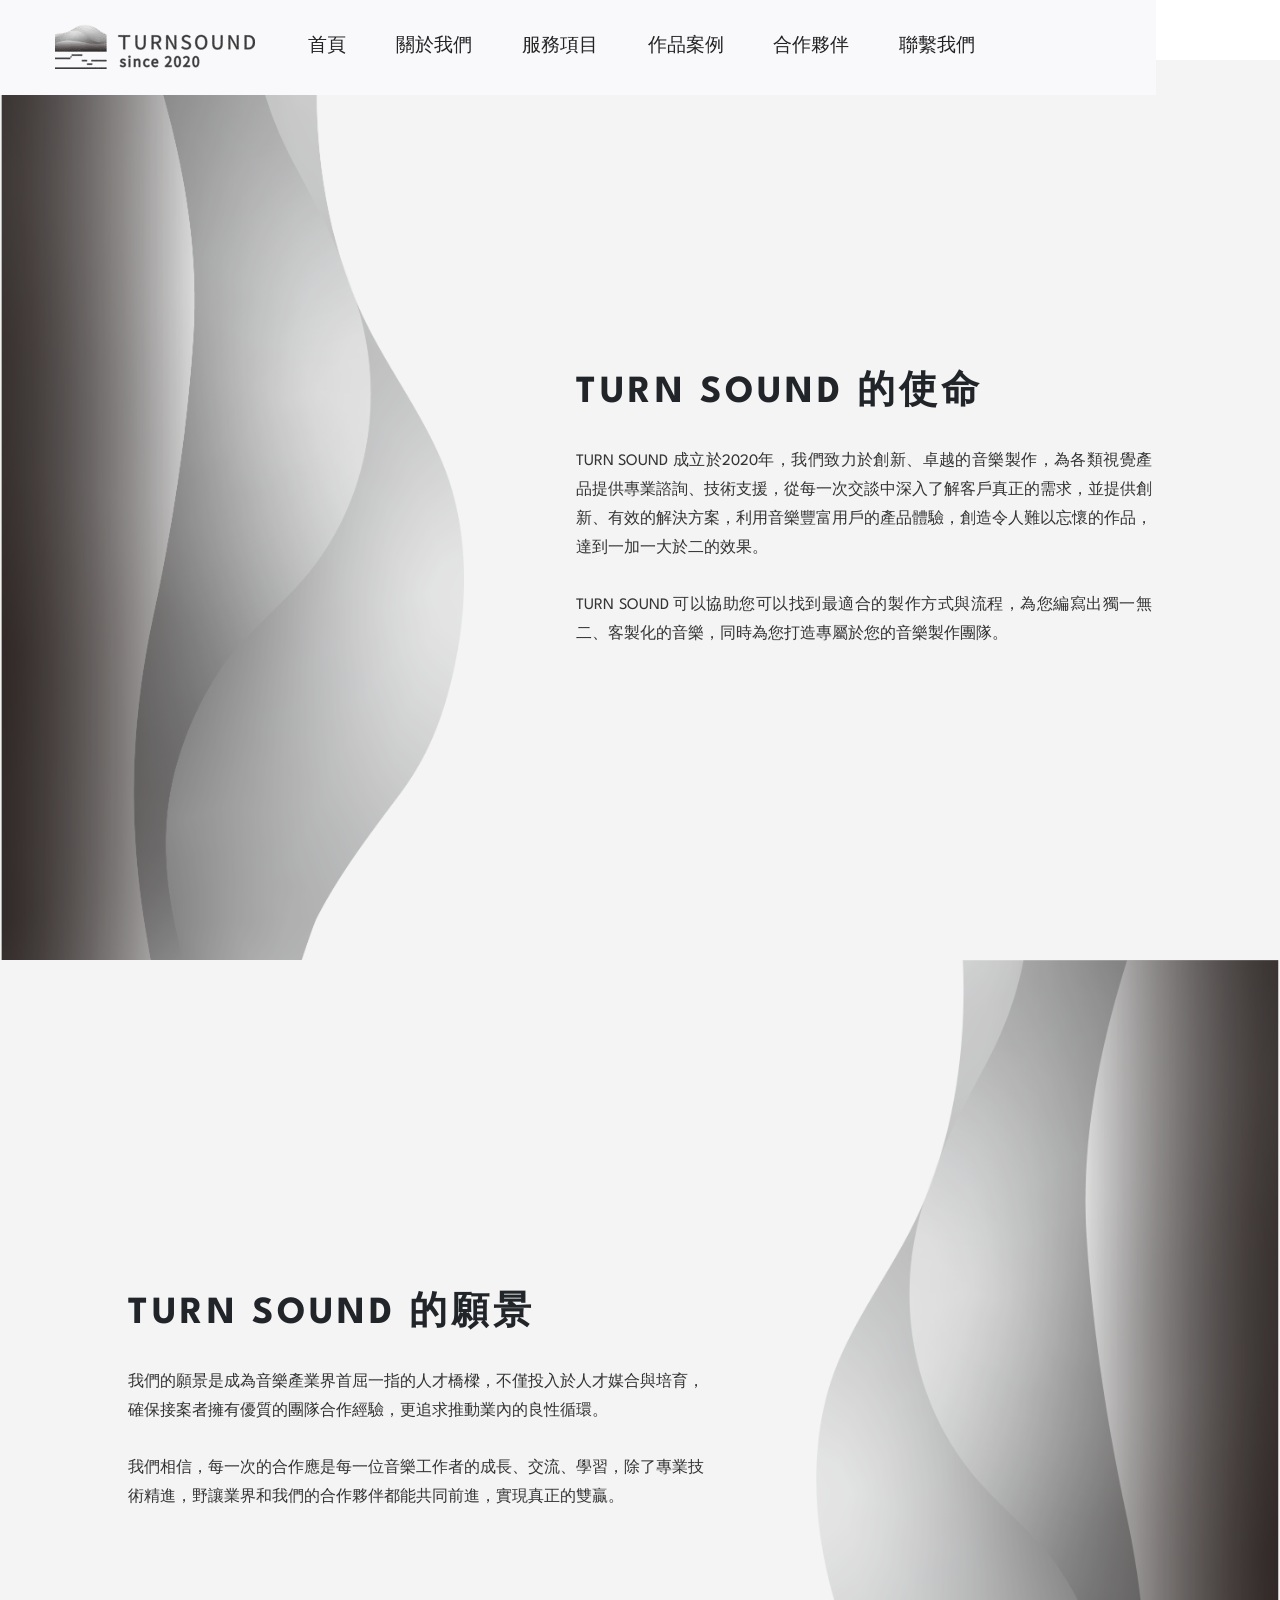
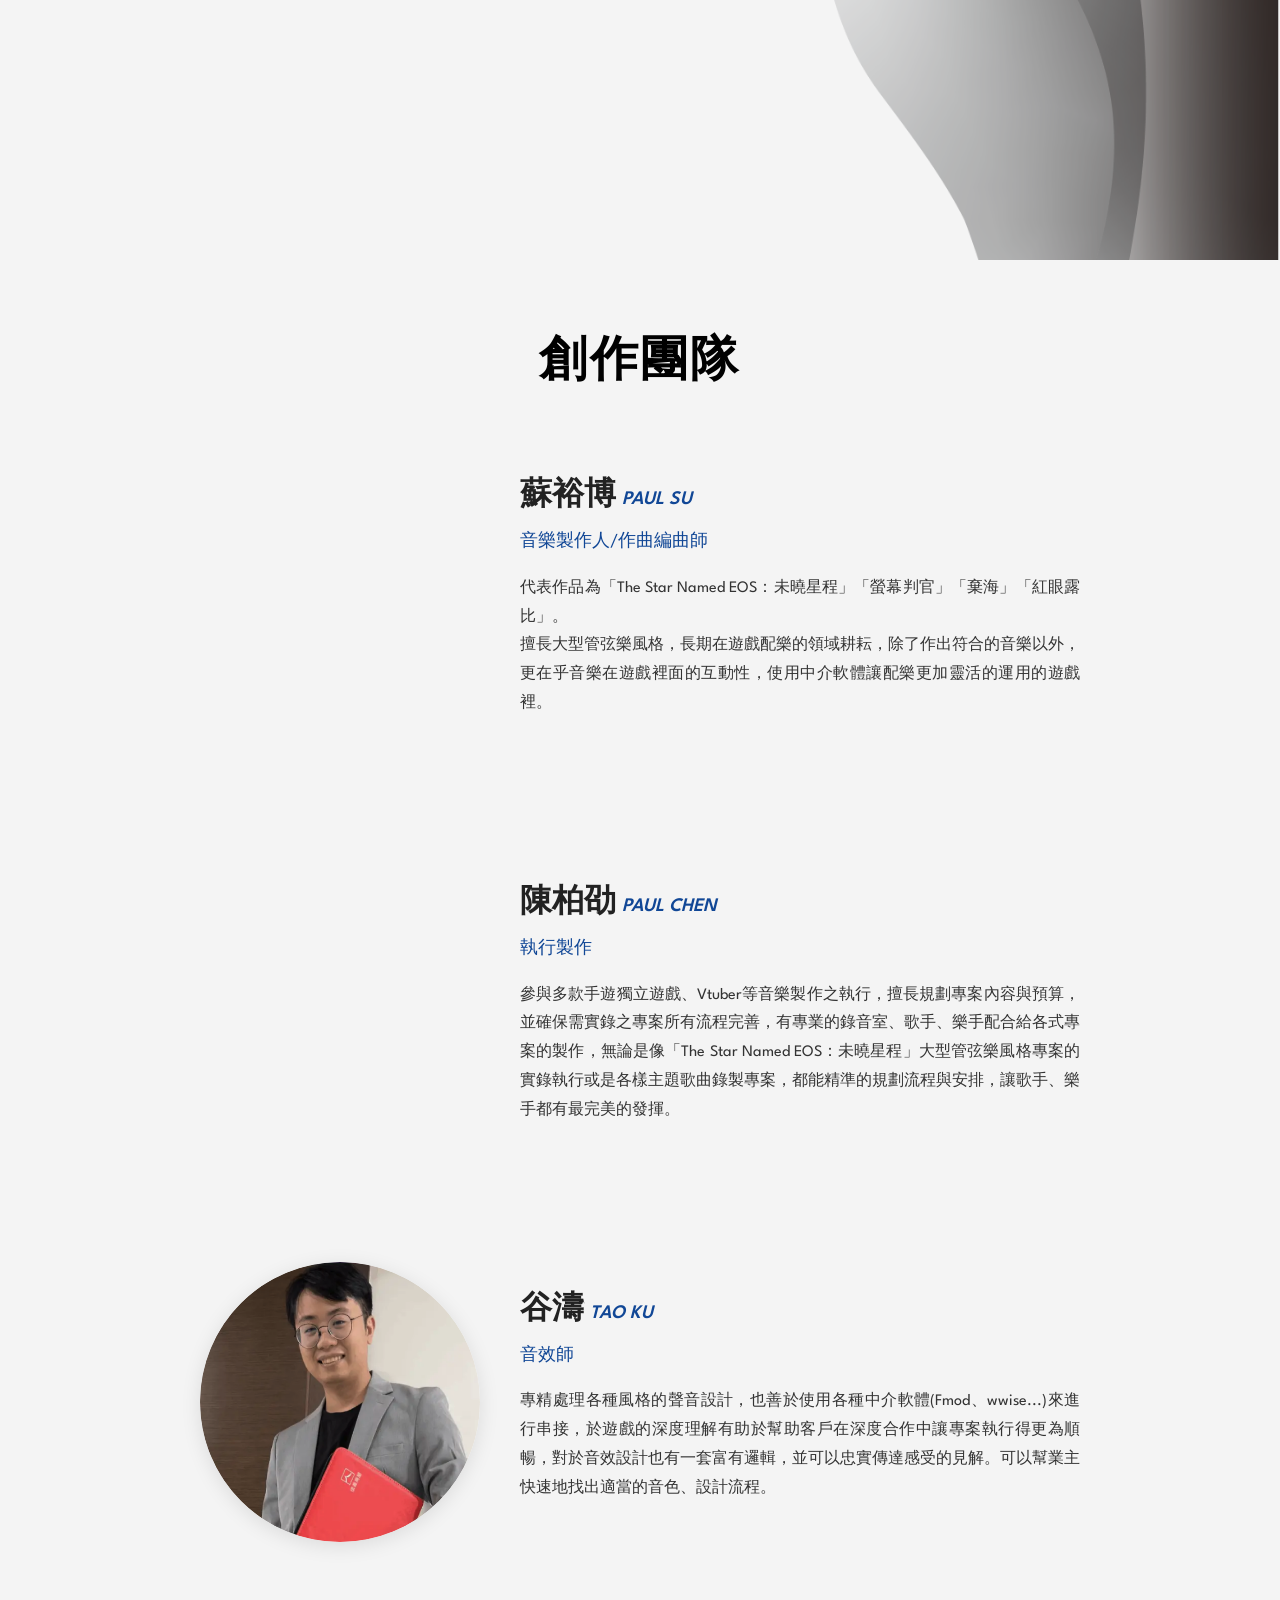
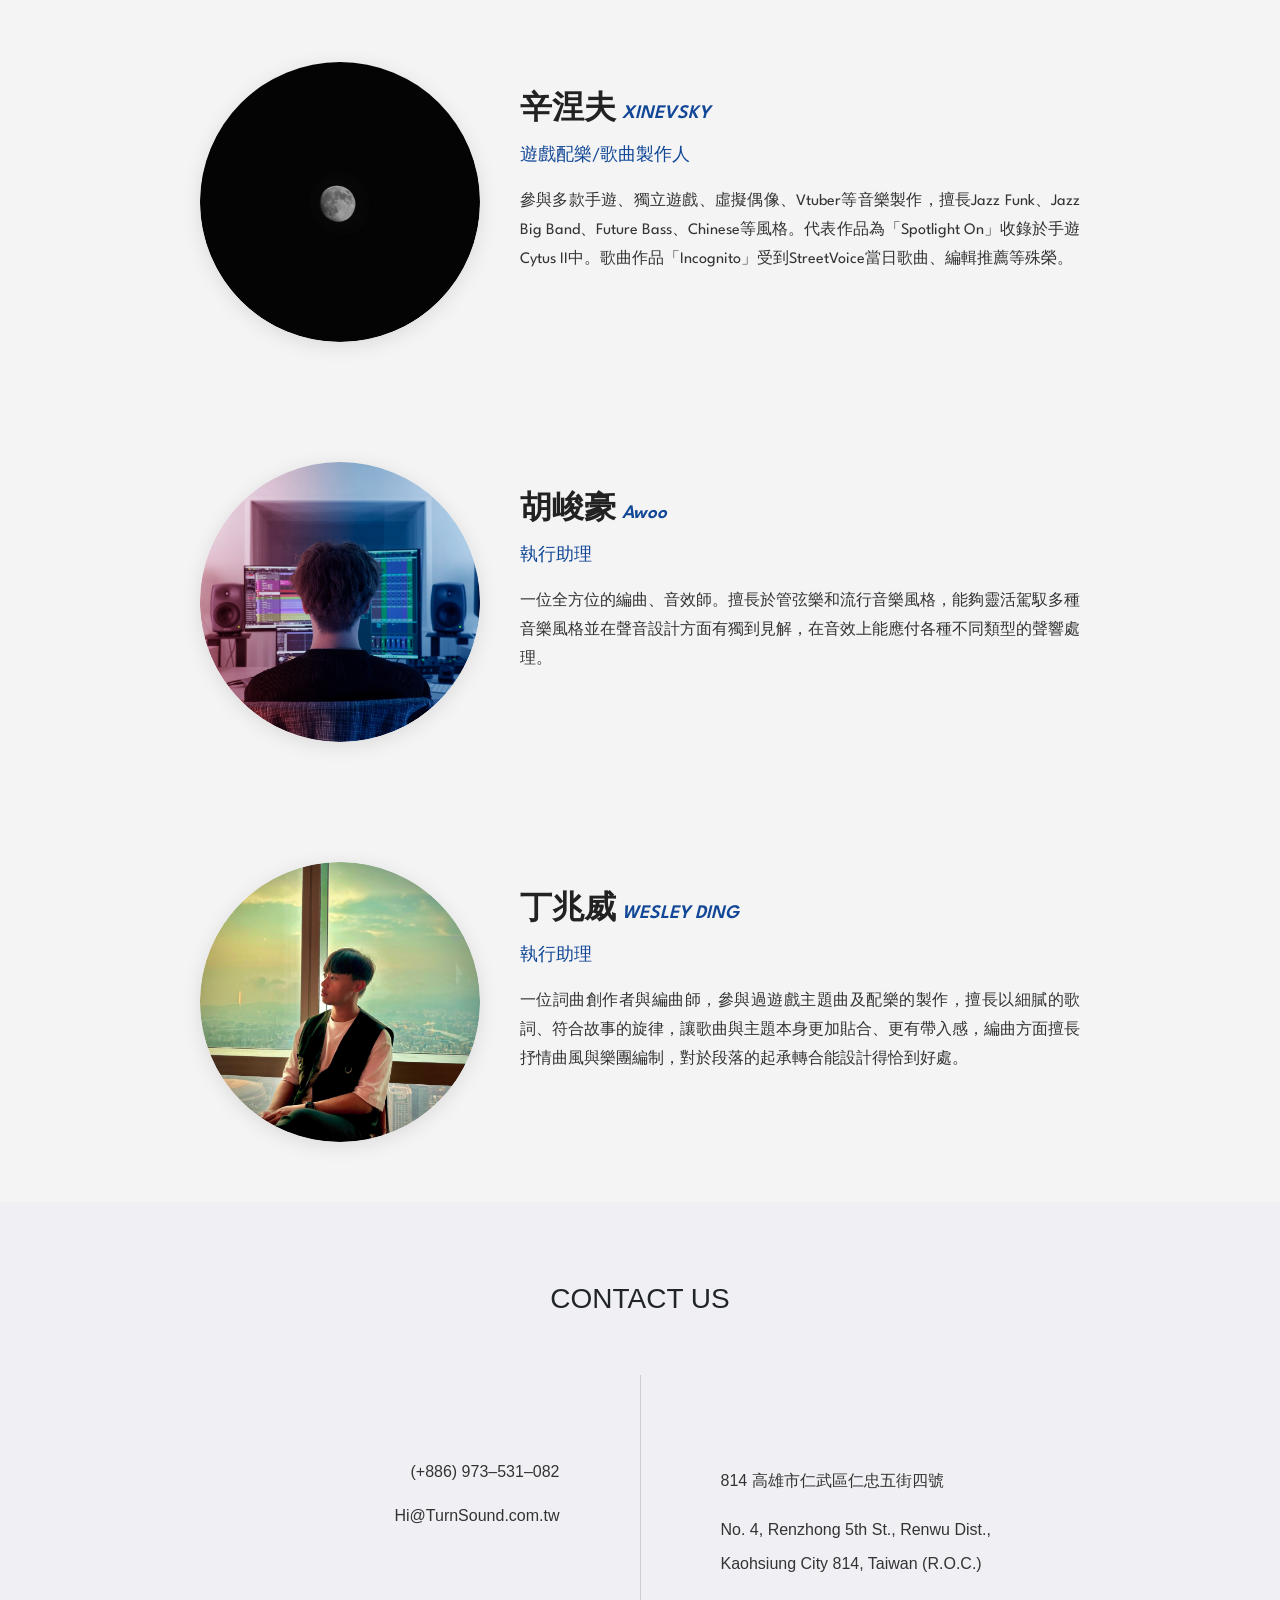
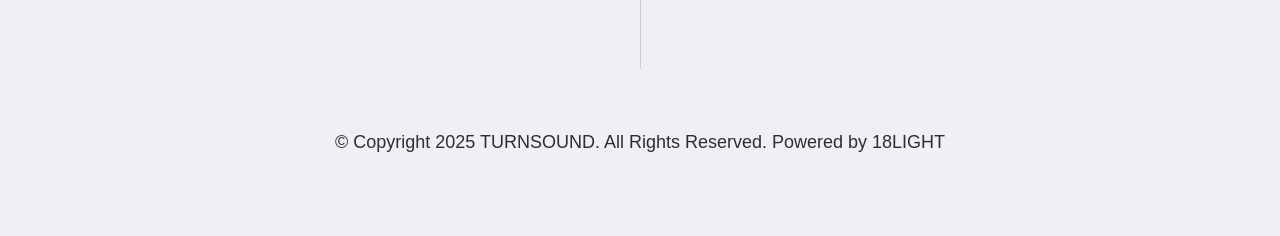
==== about.html @ 4d0bd962 "init commit Signed-off-by: PoAn Yang <yangpoan@gmail.com>" ====
<!DOCTYPE html>
<html  >
<head>
  
  <meta charset="UTF-8">
  <meta http-equiv="X-UA-Compatible" content="IE=edge">
  
  <meta name="twitter:card" content="summary_large_image"/>
  <meta name="twitter:image:src" content="assets/images/about-meta.jpeg">
  <meta property="og:image" content="assets/images/about-meta.jpeg">
  <meta name="twitter:title" content="TURNSOUND 官方網站 - 關於我們｜玩轉音樂 | 音樂製作 | 音樂錄音室 | 配樂製作 | 高雄錄音室">
  <meta name="viewport" content="width=device-width, initial-scale=1, minimum-scale=1">
  <link rel="shortcut icon" href="assets/images/turnsound-800x800-128x128.png" type="image/x-icon">
  <meta name="description" content="Turn Sound 是遊戲音樂/音效製作為主的公司。
我們對於音樂以及聲音技術專注與堅持。並且希望拉近聲音作品與客戶的距離，讓音樂音效有如魔法一般但卻不撲朔迷離。
在 Turn Sound 您可以找到最適合的合作方式、製作流程，各方面均可以為你的產品客製化聲響。">
  
  
  <title>TURNSOUND 官方網站 - 關於我們｜玩轉音樂 | 音樂製作 | 音樂錄音室 | 配樂製作 | 高雄錄音室</title>
  <link rel="stylesheet" href="assets/simple-line-icons/simple-line-icons.css">
  <link rel="stylesheet" href="assets/bootstrap/css/bootstrap.min.css">
  <link rel="stylesheet" href="assets/bootstrap/css/bootstrap-grid.min.css">
  <link rel="stylesheet" href="assets/bootstrap/css/bootstrap-reboot.min.css">
  <link rel="stylesheet" href="assets/animatecss/animate.css">
  <link rel="stylesheet" href="assets/popup-overlay-plugin/style.css">
  <link rel="stylesheet" href="assets/dropdown/css/style.css">
  <link rel="stylesheet" href="assets/socicon/css/styles.css">
  <link rel="stylesheet" href="assets/theme/css/style.css">
  <link rel="preload" href="https://fonts.googleapis.com/css2?family=Spartan:wght@400;700&display=swap&display=swap" as="style" onload="this.onload=null;this.rel='stylesheet'">
  <noscript><link rel="stylesheet" href="https://fonts.googleapis.com/css2?family=Spartan:wght@400;700&display=swap&display=swap"></noscript>
  <link rel="preload" as="style" href="assets/mobirise/css/mbr-additional.css?v=aCjUQh"><link rel="stylesheet" href="assets/mobirise/css/mbr-additional.css?v=aCjUQh" type="text/css">

  
  
  

</head>
<body>
  
  <section data-bs-version="5.1" class="menu menu1 stackm5 cid-tPVehVwowp" once="menu" id="menu01-3y">
    
    <nav class="navbar navbar-dropdown navbar-fixed-top navbar-expand-lg">
        <div class="container-fluid">
            <div class="navbar-brand">
                <span class="navbar-logo">
                    <a href="https://www.turnsound.com.tw/">
                        <img src="[data-uri]" alt="" style="height: 3rem;" loading="lazy" class="lazyload" data-src="assets/images/0108-removebg-preview-225x94.png">
                    </a>
                </span>
                
            </div>
            <button class="navbar-toggler" type="button" data-toggle="collapse" data-bs-toggle="collapse" data-target="#navbarSupportedContent" data-bs-target="#navbarSupportedContent" aria-controls="navbarNavAltMarkup" aria-expanded="false" aria-label="Toggle navigation">
                <div class="hamburger">
                    <span></span>
                    <span></span>
                    <span></span>
                    <span></span>
                </div>
            </button>
            <div class="collapse navbar-collapse" id="navbarSupportedContent">
                <ul class="navbar-nav nav-dropdown nav-right" data-app-modern-menu="true"><li class="nav-item"><a class="nav-link link text-black text-primary display-7" href="https://www.turnsound.com.tw/">首頁</a></li>
                    <li class="nav-item"><a class="nav-link link text-black show text-primary display-7" href="about.html" aria-expanded="false">關於我們</a></li>
                    <li class="nav-item"><a class="nav-link link text-black text-primary display-7" href="serve.html">服務項目</a>
                    </li>
                    <li class="nav-item"><a class="nav-link link text-black text-primary display-7" href="work.html">作品案例</a>
                    </li><li class="nav-item"><a class="nav-link link text-black text-primary display-7" href="partner.html">合作夥伴</a></li><li class="nav-item"><a class="nav-link link text-black text-primary display-7" href="connect.html">聯繫我們</a></li></ul>
                <div class="icons-menu">
                    <a class="iconfont-wrapper" href="https://www.facebook.com/TurnSound/" target="_blank">
                        <span class="p-2 mbr-iconfont socicon-facebook socicon"></span>
                    </a>
                    <a class="iconfont-wrapper" href="https://www.youtube.com/@Turn_Sound" target="_blank">
                        <span class="p-2 mbr-iconfont socicon-youtube socicon"></span>
                    </a>
                    <a class="iconfont-wrapper" href="https://www.instagram.com/turnsoundstudio/" target="_blank">
                        <span class="p-2 mbr-iconfont socicon-instagram socicon"></span>
                    </a>
                    <a class="iconfont-wrapper" href="https://soundcloud.com/user-339656999" target="_blank">
                        <span class="p-2 mbr-iconfont sli-social-soundcloud socicon-soundcloud socicon"></span>
                    </a>
                </div>
                
            </div>
        </div>
    </nav>
</section>

<div id="custom-html-5t"><section class="content">
  <!-- 左側大圖片 -->
  <div class="left-image">
    <img src="[data-uri]" loading="lazy" class="lazyload" data-src="assets/images/02-logo-wave-vertical.webp">
  </div>

  <!-- 右側內容區 -->
  <div class="right-content">
    <h1 class="title">TURN SOUND 的使命</h1>
    <div class="content-wrapper">
      <p class="text">
        TURN SOUND 成立於2020年，我們致力於創新、卓越的音樂製作，為各類視覺產品提供專業諮詢、技術支援，從每一次交談中深入了解客戶真正的需求，並提供創新、有效的解決方案，利用音樂豐富用戶的產品體驗，創造令人難以忘懷的作品，達到一加一大於二的效果。
        <br><br>
        TURN SOUND 可以協助您可以找到最適合的製作方式與流程，為您編寫出獨一無二、客製化的音樂，同時為您打造專屬於您的音樂製作團隊。
      </p>
    </div>
  </div>
</section>
</div>

<div id="custom-html-5u"><section class="content flipped">
  <!-- 左側文字區（這次放左邊） -->
  <div class="right-content">
    <h1 class="title">TURN SOUND 的願景</h1>
    <div class="content-wrapper">
      <p class="text">
        我們的願景是成為音樂產業界首屈一指的人才橋樑，不僅投入於人才媒合與培育，確保接案者擁有優質的團隊合作經驗，更追求推動業內的良性循環。
        <br><br>
        我們相信，每一次的合作應是每一位音樂工作者的成長、交流、學習，除了專業技術精進，野讓業界和我們的合作夥伴都能共同前進，實現真正的雙贏。
      </p>
    </div>
  </div>

  <!-- 右側圖片區 -->
  <div class="left-image">
    <img src="[data-uri]" loading="lazy" class="lazyload" data-src="assets/images/02-logo-wave-vertical-right.webp">
  </div>
</section>
</div>

<div id="custom-html-5w"><section class="team-title-section">
  <h2 class="team-title">創作團隊</h2>
</section>
</div>

<div id="custom-html-5v"><section class="team-wrapper">
  <div class="team-member">
    <div class="member-image">
      <img src="[data-uri]" loading="lazy" class="lazyload" data-src="assets/images/03-.webp">
    </div>
    
    <div class="member-info">
      <div class="member-header">
        <h2 class="member-name">蘇裕博<span class="en-name">PAUL SU</span></h2>
        <a href="https://www.facebook.com/nyubor" target="_blank" class="fb-icon">
          <span class="mbr-iconfont socicon-facebook socicon"></span>
        </a>
      </div>

      <p class="member-title">音樂製作人/作曲編曲師</p>

      <p class="member-detail">
        代表作品為「The Star Named EOS：未曉星程」「螢幕判官」「棄海」「紅眼露比」。<br>
        擅長大型管弦樂風格，長期在遊戲配樂的領域耕耘，除了作出符合的音樂以外，更在乎音樂在遊戲裡面的互動性，使用中介軟體讓配樂更加靈活的運用的遊戲裡。
      </p>
    </div>
  </div>
</section>
</div>

<div id="custom-html-5x"><section class="team-wrapper">
  <div class="team-member">
    <div class="member-image">
      <img src="[data-uri]" loading="lazy" class="lazyload" data-src="assets/images/04-.webp">
    </div>
    
    <div class="member-info">
      <div class="member-header">
        <h2 class="member-name">陳柏劭<span class="en-name">PAUL CHEN</span></h2>
        <a href="https://www.facebook.com/profile.php?id=100000306420617" target="_blank" class="fb-icon">
          <span class="mbr-iconfont socicon-facebook socicon"></span>
        </a>
      </div>

      <p class="member-title">執行製作</p>

      <p class="member-detail">
        參與多款手遊獨立遊戲、Vtuber等音樂製作之執行，擅長規劃專案內容與預算，並確保需實錄之專案所有流程完善，有專業的錄音室、歌手、樂手配合給各式專案的製作，無論是像「The Star Named EOS：未曉星程」大型管弦樂風格專案的實錄執行或是各樣主題歌曲錄製專案，都能精準的規劃流程與安排，讓歌手、樂手都有最完美的發揮。
      </p>
    </div>
  </div>
</section>
</div>

<div id="custom-html-5y"><section class="team-wrapper">
  <div class="team-member">
    <div class="member-image">
      <img src="[data-uri]" loading="lazy" class="lazyload" data-src="assets/images/05-.webp">
    </div>
    
    <div class="member-info">
      <div class="member-header">
        <h2 class="member-name">谷濤<span class="en-name">TAO KU</span></h2>
        <a href="https://www.facebook.com/taog2" target="_blank" class="fb-icon">
          <span class="mbr-iconfont socicon-facebook socicon"></span>
        </a>
      </div>

      <p class="member-title">音效師</p>

      <p class="member-detail">
        專精處理各種風格的聲音設計，也善於使用各種中介軟體(Fmod、wwise...)來進行串接，於遊戲的深度理解有助於幫助客戶在深度合作中讓專案執行得更為順暢，對於音效設計也有一套富有邏輯，並可以忠實傳達感受的見解。可以幫業主快速地找出適當的音色、設計流程。
      </p>
    </div>
  </div>
</section>
</div>

<div id="custom-html-5z"><section class="team-wrapper">
  <div class="team-member">
    <div class="member-image">
      <img src="[data-uri]" loading="lazy" class="lazyload" data-src="assets/images/06-.webp">
    </div>
    
    <div class="member-info">
      <div class="member-header">
        <h2 class="member-name">辛涅夫<span class="en-name">XINEVSKY</span></h2>
        <a href="https://www.facebook.com/fenix.shou" target="_blank" class="fb-icon">
          <span class="mbr-iconfont socicon-facebook socicon"></span>
        </a>
      </div>

      <p class="member-title">遊戲配樂/歌曲製作人</p>

      <p class="member-detail">
        參與多款手遊、獨立遊戲、虛擬偶像、Vtuber等音樂製作，擅長Jazz Funk、Jazz Big Band、Future Bass、Chinese等風格。代表作品為「Spotlight On」收錄於手遊Cytus II中。歌曲作品「Incognito」受到StreetVoice當日歌曲、編輯推薦等殊榮。
      </p>
    </div>
  </div>
</section>
</div>

<div id="custom-html-60"><section class="team-wrapper">
  <div class="team-member">
    <div class="member-image">
      <img src="[data-uri]" loading="lazy" class="lazyload" data-src="assets/images/07-awoo-.webp">
    </div>
    
    <div class="member-info">
      <div class="member-header">
        <h2 class="member-name">胡峻豪<span class="en-name">Awoo</span></h2>
        <a href="https://www.facebook.com/profile.php?id=100000342550309" target="_blank" class="fb-icon">
          <span class="mbr-iconfont socicon-facebook socicon"></span>
        </a>
      </div>

      <p class="member-title">執行助理</p>

      <p class="member-detail">
        一位全方位的編曲、音效師。擅長於管弦樂和流行音樂風格，能夠靈活駕馭多種音樂風格並在聲音設計方面有獨到見解，在音效上能應付各種不同類型的聲響處理。
      </p>
    </div>
  </div>
</section>
</div>

<div id="custom-html-61"><section class="team-wrapper">
  <div class="team-member">
    <div class="member-image">
      <img src="[data-uri]" loading="lazy" class="lazyload" data-src="assets/images/08-.webp">
    </div>
    
    <div class="member-info">
      <div class="member-header">
        <h2 class="member-name">丁兆威<span class="en-name">WESLEY DING</span></h2>
        <a href="https://www.facebook.com/ding.ilcst" target="_blank" class="fb-icon">
          <span class="mbr-iconfont socicon-facebook socicon"></span>
        </a>
      </div>

      <p class="member-title">執行助理</p>

      <p class="member-detail">
        一位詞曲創作者與編曲師，參與過遊戲主題曲及配樂的製作，擅長以細膩的歌詞、符合故事的旋律，讓歌曲與主題本身更加貼合、更有帶入感，編曲方面擅長抒情曲風與樂團編制，對於段落的起承轉合能設計得恰到好處。
      </p>
    </div>
  </div>
</section>
</div>

<div id="custom-html-4y"><footer style="background-color: #F0F0F4; padding: 80px 0;">
    <!-- 中間標題 -->
    <div style="text-align: center; margin-bottom: 40px;">
        <h3 style="font-size: 28px;">CONTACT US</h3>
    </div>

    <!-- 左右區塊 -->
    <div style="display: flex; flex-wrap: wrap; justify-content: space-between; align-items: center; text-align: center; max-width: 1200px; margin: 0 auto; padding-top: 20px;">
        <!-- 左側內容 -->
        <div style="flex: 1; min-width: 300px; text-align: right; padding: 80px; border-right: 1px solid #ccc;">
            <p style="margin: 5px 0; margin-bottom: 15px; font-size: 16px;">(+886) 973–531–082</p>
            <p style="margin: 5px 0; margin-bottom: 15px; font-size: 16px;">Hi@TurnSound.com.tw</p>
            <div style="margin-top: 10px;">
                <a href="https://www.facebook.com/TurnSound/" target="_blank" style="margin-right: 10px;"><span class="mbr-iconfont mbr-iconfont-social socicon-facebook socicon"></span></a>
                <a href="https://www.youtube.com/@Turn_Sound" target="_blank" style="margin-right: 10px;"><span class="mbr-iconfont mbr-iconfont-social socicon-youtube socicon"></span></a>
                <a href="https://www.instagram.com/turnsoundstudio/" target="_blank" style="margin-right: 10px;"><span class="mbr-iconfont socicon-instagram socicon"></span></a>
                <a href="https://soundcloud.com/user-339656999" target="_blank" style="margin-right: 10px;"><span class="mbr-iconfont sli-social-soundcloud socicon-soundcloud socicon"></span></a>
            </div>
        </div>

        <!-- 右側內容 -->
        <div style="flex: 1; min-width: 300px; text-align: left; padding: 80px;">
            <p style="margin: 5px 0; margin-bottom: 20px; font-size: 16px;">814 高雄市仁武區仁忠五街四號</p>
            <p style="margin: 5px 0; font-size: 16px;">No. 4, Renzhong 5th St., Renwu Dist.,</p>
            <p style="margin: 5px 0; font-size: 16px;">Kaohsiung City 814, Taiwan (R.O.C.)</p>
        </div>
    </div>
    <div style="text-align: center; margin-top: 60px; font-size: 18px; color: #2E2E2E;">
        © Copyright 2025 TURNSOUND. All Rights Reserved. Powered by 18LIGHT
    </div>
</footer>
</div>


<script src="assets/bootstrap/js/bootstrap.bundle.min.js"></script>
  <script src="assets/smoothscroll/smooth-scroll.js"></script>
  <script src="assets/ytplayer/index.js"></script>
  <script src="assets/dropdown/js/navbar-dropdown.js"></script>
  <script src="assets/theme/js/script.js"></script>
  
  
  
 <div id="scrollToTop" class="scrollToTop mbr-arrow-up"><a style="text-align: center;"><i class="mbr-arrow-up-icon mbr-arrow-up-icon-cm cm-icon cm-icon-smallarrow-up"></i></a></div>
    <input name="animation" type="hidden">
  
<script>"use strict";if("loading"in HTMLImageElement.prototype){document.querySelectorAll('img[loading="lazy"],iframe[loading="lazy"]').forEach(e=>{e.src=e.dataset.src,e.style.paddingTop=100*e.getAttribute("data-aspectratio")+"%",e.style.height=0,e.onload=function(){e.removeAttribute("style")}})}else{const e=document.createElement("script");e.src="https://cdnjs.cloudflare.com/ajax/libs/lazysizes/5.1.2/lazysizes.min.js",document.body.appendChild(e)}</script>
</body>
</html>
---- assets/mobirise/css/mbr-additional.css ----
.btn {
  border-width: 2px;
}
body {
  font-family: Spartan;
}
.display-1 {
  font-family: 'Spartan', sans-serif;
  font-size: 3rem;
  line-height: 1.25;
  letter-spacing: -0.07em;
}
.display-1 > .mbr-iconfont {
  font-size: 3.75rem;
}
.display-2 {
  font-family: 'Spartan', sans-serif;
  font-size: 3.3rem;
  line-height: 1.1;
}
.display-2 > .mbr-iconfont {
  font-size: 4.125rem;
}
.display-4 {
  font-family: 'Spartan', sans-serif;
  font-size: 1.2rem;
  letter-spacing: -0.04em;
}
.display-4 > .mbr-iconfont {
  font-size: 1.5rem;
}
.display-5 {
  font-family: 'Spartan', sans-serif;
  font-size: 1.8rem;
  line-height: 1.5;
  letter-spacing: -0.05em;
}
.display-5 > .mbr-iconfont {
  font-size: 2.25rem;
}
.display-7 {
  font-family: 'Spartan', sans-serif;
  font-size: 1.2rem;
  line-height: 1.5;
}
.display-7 > .mbr-iconfont {
  font-size: 1.5rem;
}
/* ---- Fluid typography for mobile devices ---- */
/* 1.4 - font scale ratio ( bootstrap == 1.42857 ) */
/* 100vw - current viewport width */
/* (48 - 20)  48 == 48rem == 768px, 20 == 20rem == 320px(minimal supported viewport) */
/* 0.65 - min scale variable, may vary */
@media (max-width: 992px) {
  .display-1 {
    font-size: 2.4rem;
  }
}
@media (max-width: 768px) {
  .display-1 {
    font-size: 2.1rem;
    font-size: calc( 1.7rem + (3 - 1.7) * ((100vw - 20rem) / (48 - 20)));
    line-height: calc( 1.1 * (1.7rem + (3 - 1.7) * ((100vw - 20rem) / (48 - 20))));
  }
  .display-2 {
    font-size: 2.64rem;
    font-size: calc( 1.805rem + (3.3 - 1.805) * ((100vw - 20rem) / (48 - 20)));
    line-height: calc( 1.3 * (1.805rem + (3.3 - 1.805) * ((100vw - 20rem) / (48 - 20))));
  }
  .display-4 {
    font-size: 0.96rem;
    font-size: calc( 1.07rem + (1.2 - 1.07) * ((100vw - 20rem) / (48 - 20)));
    line-height: calc( 1.4 * (1.07rem + (1.2 - 1.07) * ((100vw - 20rem) / (48 - 20))));
  }
  .display-5 {
    font-size: 1.44rem;
    font-size: calc( 1.28rem + (1.8 - 1.28) * ((100vw - 20rem) / (48 - 20)));
    line-height: calc( 1.4 * (1.28rem + (1.8 - 1.28) * ((100vw - 20rem) / (48 - 20))));
  }
  .display-7 {
    font-size: 0.96rem;
    font-size: calc( 1.07rem + (1.2 - 1.07) * ((100vw - 20rem) / (48 - 20)));
    line-height: calc( 1.4 * (1.07rem + (1.2 - 1.07) * ((100vw - 20rem) / (48 - 20))));
  }
}
/* Buttons */
.btn {
  padding: 0.6rem 1.2rem;
  border-radius: 30px;
}
.btn-sm {
  padding: 0.6rem 1.2rem;
  border-radius: 30px;
}
.btn-md {
  padding: 0.6rem 1.2rem;
  border-radius: 30px;
}
.btn-lg {
  padding: 1rem 2.6rem;
  border-radius: 30px;
}
.bg-primary {
  background-color: #65676c !important;
}
.bg-success {
  background-color: #ffa41d !important;
}
.bg-info {
  background-color: #47b5ed !important;
}
.bg-warning {
  background-color: #ffe161 !important;
}
.bg-danger {
  background-color: #ff9966 !important;
}
.btn-primary,
.btn-primary:active {
  background-color: #65676c !important;
  border-color: #65676c !important;
  color: #ffffff !important;
  box-shadow: 0 2px 2px 0 rgba(0, 0, 0, 0.2);
}
.btn-primary:hover,
.btn-primary:focus,
.btn-primary.focus,
.btn-primary.active {
  color: #ffffff !important;
  background-color: #3b3c3f !important;
  border-color: #3b3c3f !important;
  box-shadow: 0 2px 5px 0 rgba(0, 0, 0, 0.2);
}
.btn-primary.disabled,
.btn-primary:disabled {
  color: #ffffff !important;
  background-color: #3b3c3f !important;
  border-color: #3b3c3f !important;
}
.btn-secondary,
.btn-secondary:active {
  background-color: #ff4712 !important;
  border-color: #ff4712 !important;
  color: #ffffff !important;
  box-shadow: 0 2px 2px 0 rgba(0, 0, 0, 0.2);
}
.btn-secondary:hover,
.btn-secondary:focus,
.btn-secondary.focus,
.btn-secondary.active {
  color: #ffffff !important;
  background-color: #ba2a00 !important;
  border-color: #ba2a00 !important;
  box-shadow: 0 2px 5px 0 rgba(0, 0, 0, 0.2);
}
.btn-secondary.disabled,
.btn-secondary:disabled {
  color: #ffffff !important;
  background-color: #ba2a00 !important;
  border-color: #ba2a00 !important;
}
.btn-info,
.btn-info:active {
  background-color: #47b5ed !important;
  border-color: #47b5ed !important;
  color: #ffffff !important;
  box-shadow: 0 2px 2px 0 rgba(0, 0, 0, 0.2);
}
.btn-info:hover,
.btn-info:focus,
.btn-info.focus,
.btn-info.active {
  color: #ffffff !important;
  background-color: #148cca !important;
  border-color: #148cca !important;
  box-shadow: 0 2px 5px 0 rgba(0, 0, 0, 0.2);
}
.btn-info.disabled,
.btn-info:disabled {
  color: #ffffff !important;
  background-color: #148cca !important;
  border-color: #148cca !important;
}
.btn-success,
.btn-success:active {
  background-color: #ffa41d !important;
  border-color: #ffa41d !important;
  color: #ffffff !important;
  box-shadow: 0 2px 2px 0 rgba(0, 0, 0, 0.2);
}
.btn-success:hover,
.btn-success:focus,
.btn-success.focus,
.btn-success.active {
  color: #ffffff !important;
  background-color: #c57600 !important;
  border-color: #c57600 !important;
  box-shadow: 0 2px 5px 0 rgba(0, 0, 0, 0.2);
}
.btn-success.disabled,
.btn-success:disabled {
  color: #ffffff !important;
  background-color: #c57600 !important;
  border-color: #c57600 !important;
}
.btn-warning,
.btn-warning:active {
  background-color: #ffe161 !important;
  border-color: #ffe161 !important;
  color: #614f00 !important;
  box-shadow: 0 2px 2px 0 rgba(0, 0, 0, 0.2);
}
.btn-warning:hover,
.btn-warning:focus,
.btn-warning.focus,
.btn-warning.active {
  color: #0a0800 !important;
  background-color: #ffd10a !important;
  border-color: #ffd10a !important;
  box-shadow: 0 2px 5px 0 rgba(0, 0, 0, 0.2);
}
.btn-warning.disabled,
.btn-warning:disabled {
  color: #614f00 !important;
  background-color: #ffd10a !important;
  border-color: #ffd10a !important;
}
.btn-danger,
.btn-danger:active {
  background-color: #ff9966 !important;
  border-color: #ff9966 !important;
  color: #ffffff !important;
  box-shadow: 0 2px 2px 0 rgba(0, 0, 0, 0.2);
}
.btn-danger:hover,
.btn-danger:focus,
.btn-danger.focus,
.btn-danger.active {
  color: #ffffff !important;
  background-color: #ff5f0f !important;
  border-color: #ff5f0f !important;
  box-shadow: 0 2px 5px 0 rgba(0, 0, 0, 0.2);
}
.btn-danger.disabled,
.btn-danger:disabled {
  color: #ffffff !important;
  background-color: #ff5f0f !important;
  border-color: #ff5f0f !important;
}
.btn-white,
.btn-white:active {
  background-color: #fafafa !important;
  border-color: #fafafa !important;
  color: #7a7a7a !important;
  box-shadow: 0 2px 2px 0 rgba(0, 0, 0, 0.2);
}
.btn-white:hover,
.btn-white:focus,
.btn-white.focus,
.btn-white.active {
  color: #4f4f4f !important;
  background-color: #cfcfcf !important;
  border-color: #cfcfcf !important;
  box-shadow: 0 2px 5px 0 rgba(0, 0, 0, 0.2);
}
.btn-white.disabled,
.btn-white:disabled {
  color: #7a7a7a !important;
  background-color: #cfcfcf !important;
  border-color: #cfcfcf !important;
}
.btn-black,
.btn-black:active {
  background-color: #232323 !important;
  border-color: #232323 !important;
  color: #ffffff !important;
  box-shadow: 0 2px 2px 0 rgba(0, 0, 0, 0.2);
}
.btn-black:hover,
.btn-black:focus,
.btn-black.focus,
.btn-black.active {
  color: #ffffff !important;
  background-color: #000000 !important;
  border-color: #000000 !important;
  box-shadow: 0 2px 5px 0 rgba(0, 0, 0, 0.2);
}
.btn-black.disabled,
.btn-black:disabled {
  color: #ffffff !important;
  background-color: #000000 !important;
  border-color: #000000 !important;
}
.btn-primary-outline,
.btn-primary-outline:active {
  background-color: transparent !important;
  border-color: #65676c;
  color: #65676c;
}
.btn-primary-outline:hover,
.btn-primary-outline:focus,
.btn-primary-outline.focus,
.btn-primary-outline.active {
  color: #3b3c3f !important;
  background-color: transparent!important;
  border-color: #3b3c3f !important;
  box-shadow: none!important;
}
.btn-primary-outline.disabled,
.btn-primary-outline:disabled {
  color: #ffffff !important;
  background-color: #65676c !important;
  border-color: #65676c !important;
}
.btn-secondary-outline,
.btn-secondary-outline:active {
  background-color: transparent !important;
  border-color: #ff4712;
  color: #ff4712;
}
.btn-secondary-outline:hover,
.btn-secondary-outline:focus,
.btn-secondary-outline.focus,
.btn-secondary-outline.active {
  color: #ba2a00 !important;
  background-color: transparent!important;
  border-color: #ba2a00 !important;
  box-shadow: none!important;
}
.btn-secondary-outline.disabled,
.btn-secondary-outline:disabled {
  color: #ffffff !important;
  background-color: #ff4712 !important;
  border-color: #ff4712 !important;
}
.btn-info-outline,
.btn-info-outline:active {
  background-color: transparent !important;
  border-color: #47b5ed;
  color: #47b5ed;
}
.btn-info-outline:hover,
.btn-info-outline:focus,
.btn-info-outline.focus,
.btn-info-outline.active {
  color: #148cca !important;
  background-color: transparent!important;
  border-color: #148cca !important;
  box-shadow: none!important;
}
.btn-info-outline.disabled,
.btn-info-outline:disabled {
  color: #ffffff !important;
  background-color: #47b5ed !important;
  border-color: #47b5ed !important;
}
.btn-success-outline,
.btn-success-outline:active {
  background-color: transparent !important;
  border-color: #ffa41d;
  color: #ffa41d;
}
.btn-success-outline:hover,
.btn-success-outline:focus,
.btn-success-outline.focus,
.btn-success-outline.active {
  color: #c57600 !important;
  background-color: transparent!important;
  border-color: #c57600 !important;
  box-shadow: none!important;
}
.btn-success-outline.disabled,
.btn-success-outline:disabled {
  color: #ffffff !important;
  background-color: #ffa41d !important;
  border-color: #ffa41d !important;
}
.btn-warning-outline,
.btn-warning-outline:active {
  background-color: transparent !important;
  border-color: #ffe161;
  color: #ffe161;
}
.btn-warning-outline:hover,
.btn-warning-outline:focus,
.btn-warning-outline.focus,
.btn-warning-outline.active {
  color: #ffd10a !important;
  background-color: transparent!important;
  border-color: #ffd10a !important;
  box-shadow: none!important;
}
.btn-warning-outline.disabled,
.btn-warning-outline:disabled {
  color: #614f00 !important;
  background-color: #ffe161 !important;
  border-color: #ffe161 !important;
}
.btn-danger-outline,
.btn-danger-outline:active {
  background-color: transparent !important;
  border-color: #ff9966;
  color: #ff9966;
}
.btn-danger-outline:hover,
.btn-danger-outline:focus,
.btn-danger-outline.focus,
.btn-danger-outline.active {
  color: #ff5f0f !important;
  background-color: transparent!important;
  border-color: #ff5f0f !important;
  box-shadow: none!important;
}
.btn-danger-outline.disabled,
.btn-danger-outline:disabled {
  color: #ffffff !important;
  background-color: #ff9966 !important;
  border-color: #ff9966 !important;
}
.btn-black-outline,
.btn-black-outline:active {
  background-color: transparent !important;
  border-color: #232323;
  color: #232323;
}
.btn-black-outline:hover,
.btn-black-outline:focus,
.btn-black-outline.focus,
.btn-black-outline.active {
  color: #000000 !important;
  background-color: transparent!important;
  border-color: #000000 !important;
  box-shadow: none!important;
}
.btn-black-outline.disabled,
.btn-black-outline:disabled {
  color: #ffffff !important;
  background-color: #232323 !important;
  border-color: #232323 !important;
}
.btn-white-outline,
.btn-white-outline:active {
  background-color: transparent !important;
  border-color: #fafafa;
  color: #fafafa;
}
.btn-white-outline:hover,
.btn-white-outline:focus,
.btn-white-outline.focus,
.btn-white-outline.active {
  color: #cfcfcf !important;
  background-color: transparent!important;
  border-color: #cfcfcf !important;
  box-shadow: none!important;
}
.btn-white-outline.disabled,
.btn-white-outline:disabled {
  color: #7a7a7a !important;
  background-color: #fafafa !important;
  border-color: #fafafa !important;
}
.text-primary {
  color: #65676c !important;
}
.text-secondary {
  color: #ff4712 !important;
}
.text-success {
  color: #ffa41d !important;
}
.text-info {
  color: #47b5ed !important;
}
.text-warning {
  color: #ffe161 !important;
}
.text-danger {
  color: #ff9966 !important;
}
.text-white {
  color: #fafafa !important;
}
.text-black {
  color: #232323 !important;
}
a.text-primary:hover,
a.text-primary:focus,
a.text-primary.active {
  color: #343537 !important;
}
a.text-secondary:hover,
a.text-secondary:focus,
a.text-secondary.active {
  color: #ab2600 !important;
}
a.text-success:hover,
a.text-success:focus,
a.text-success.active {
  color: #b66d00 !important;
}
a.text-info:hover,
a.text-info:focus,
a.text-info.active {
  color: #1283bc !important;
}
a.text-warning:hover,
a.text-warning:focus,
a.text-warning.active {
  color: #facb00 !important;
}
a.text-danger:hover,
a.text-danger:focus,
a.text-danger.active {
  color: #ff5500 !important;
}
a.text-white:hover,
a.text-white:focus,
a.text-white.active {
  color: #c7c7c7 !important;
}
a.text-black:hover,
a.text-black:focus,
a.text-black.active {
  color: #000000 !important;
}
a[class*="text-"]:not(.nav-link):not(.dropdown-item):not([role]):not(.navbar-caption) {
  position: relative;
  background-image: transparent;
  background-size: 10000px 2px;
  background-repeat: no-repeat;
  background-position: 0px 1.2em;
  background-position: -10000px 1.2em;
}
a[class*="text-"]:not(.nav-link):not(.dropdown-item):not([role]):not(.navbar-caption):hover {
  transition: background-position 2s ease-in-out;
  background-image: linear-gradient(currentColor 50%, currentColor 50%);
  background-position: 0px 1.2em;
}
.nav-tabs .nav-link.active {
  color: #65676c;
}
.nav-tabs .nav-link:not(.active) {
  color: #232323;
}
.alert-success {
  background-color: #70c770;
}
.alert-info {
  background-color: #47b5ed;
}
.alert-warning {
  background-color: #ffe161;
}
.alert-danger {
  background-color: #ff9966;
}
.mbr-section-btn a.btn:not(.btn-form) {
  border-radius: 100px;
}
.mbr-gallery-filter li a {
  border-radius: 100px !important;
}
.mbr-gallery-filter li.active .btn {
  background-color: #65676c;
  border-color: #65676c;
  color: #ffffff;
}
.mbr-gallery-filter li.active .btn:focus {
  box-shadow: none;
}
.nav-tabs .nav-link {
  border-radius: 100px !important;
}
a,
a:hover {
  color: #65676c;
}
.mbr-plan-header.bg-primary .mbr-plan-subtitle,
.mbr-plan-header.bg-primary .mbr-plan-price-desc {
  color: #a5a7ab;
}
.mbr-plan-header.bg-success .mbr-plan-subtitle,
.mbr-plan-header.bg-success .mbr-plan-price-desc {
  color: #fff6e9;
}
.mbr-plan-header.bg-info .mbr-plan-subtitle,
.mbr-plan-header.bg-info .mbr-plan-price-desc {
  color: #ffffff;
}
.mbr-plan-header.bg-warning .mbr-plan-subtitle,
.mbr-plan-header.bg-warning .mbr-plan-price-desc {
  color: #ffffff;
}
.mbr-plan-header.bg-danger .mbr-plan-subtitle,
.mbr-plan-header.bg-danger .mbr-plan-price-desc {
  color: #ffffff;
}
/* Scroll to top button*/
#scrollToTop a {
  border-radius: 100px;
}
.form-control {
  font-family: 'Spartan', sans-serif;
  font-size: 1.2rem;
  letter-spacing: -0.04em;
  font-weight: 400;
}
.form-control > .mbr-iconfont {
  font-size: 1.5rem;
}
.form-control:hover,
.form-control:focus {
  box-shadow: rgba(0, 0, 0, 0.07) 0px 1px 1px 0px, rgba(0, 0, 0, 0.07) 0px 1px 3px 0px, rgba(0, 0, 0, 0.03) 0px 0px 0px 1px;
  border-color: #65676c !important;
}
.form-control:-webkit-input-placeholder {
  font-family: 'Spartan', sans-serif;
  font-size: 1.2rem;
  letter-spacing: -0.04em;
  font-weight: 400;
}
.form-control:-webkit-input-placeholder > .mbr-iconfont {
  font-size: 1.5rem;
}
blockquote {
  border-color: #65676c;
}
/* Forms */
.mbr-form .input-group-btn a.btn {
  border-radius: 100px !important;
}
.mbr-form .input-group-btn a.btn:hover {
  box-shadow: 0 10px 40px 0 rgba(0, 0, 0, 0.2);
}
.mbr-form .input-group-btn button[type="submit"] {
  border-radius: 100px !important;
  padding: 1rem 3rem;
}
.mbr-form .input-group-btn button[type="submit"]:hover {
  box-shadow: 0 10px 40px 0 rgba(0, 0, 0, 0.2);
}
.jq-selectbox li:hover,
.jq-selectbox li.selected {
  background-color: #65676c;
  color: #ffffff;
}
.jq-number__spin {
  transition: 0.25s ease;
}
.jq-number__spin:hover {
  border-color: #65676c;
}
.jq-selectbox .jq-selectbox__trigger-arrow,
.jq-number__spin.minus:after,
.jq-number__spin.plus:after {
  transition: 0.4s;
  border-top-color: #353535;
  border-bottom-color: #353535;
}
.jq-selectbox:hover .jq-selectbox__trigger-arrow,
.jq-number__spin.minus:hover:after,
.jq-number__spin.plus:hover:after {
  border-top-color: #65676c;
  border-bottom-color: #65676c;
}
.xdsoft_datetimepicker .xdsoft_calendar td.xdsoft_default,
.xdsoft_datetimepicker .xdsoft_calendar td.xdsoft_current,
.xdsoft_datetimepicker .xdsoft_timepicker .xdsoft_time_box > div > div.xdsoft_current {
  color: #ffffff !important;
  background-color: #65676c !important;
  box-shadow: none !important;
}
.xdsoft_datetimepicker .xdsoft_calendar td:hover,
.xdsoft_datetimepicker .xdsoft_timepicker .xdsoft_time_box > div > div:hover {
  color: #ffffff !important;
  background: #ff4712 !important;
  box-shadow: none !important;
}
.lazy-bg {
  background-image: none !important;
}
.lazy-placeholder:not(section),
.lazy-none {
  display: block;
  position: relative;
  padding-bottom: 56.25%;
  width: 100%;
  height: auto;
}
iframe.lazy-placeholder,
.lazy-placeholder:after {
  content: '';
  position: absolute;
  width: 200px;
  height: 200px;
  background: transparent no-repeat center;
  background-size: contain;
  top: 50%;
  left: 50%;
  transform: translateX(-50%) translateY(-50%);
  background-image: url("data:image/svg+xml;charset=UTF-8,%3csvg width='32' height='32' viewBox='0 0 64 64' xmlns='http://www.w3.org/2000/svg' stroke='%2365676c' %3e%3cg fill='none' fill-rule='evenodd'%3e%3cg transform='translate(16 16)' stroke-width='2'%3e%3ccircle stroke-opacity='.5' cx='16' cy='16' r='16'/%3e%3cpath d='M32 16c0-9.94-8.06-16-16-16'%3e%3canimateTransform attributeName='transform' type='rotate' from='0 16 16' to='360 16 16' dur='1s' repeatCount='indefinite'/%3e%3c/path%3e%3c/g%3e%3c/g%3e%3c/svg%3e");
}
section.lazy-placeholder:after {
  opacity: 0.5;
}
body {
  overflow-x: hidden;
}
a {
  transition: color 0.6s;
}
.cid-tPVehVwowp {
  z-index: 1000;
  width: 100%;
  position: relative;
  min-height: 60px;
}
.cid-tPVehVwowp nav.navbar {
  position: fixed;
}
.cid-tPVehVwowp .btn {
  line-height: 1.2;
}
.cid-tPVehVwowp .navbar-buttons {
  text-align: center;
  min-width: 170px;
}
.cid-tPVehVwowp .nav-link {
  position: relative;
}
.cid-tPVehVwowp .nav-link:before {
  content: '';
  position: absolute;
  transition: all 0.3s;
  bottom: 0;
  left: 50%;
  transform: translateX(-50%);
  width: 0%;
  height: 2px;
  background: #ffa41d;
}
.cid-tPVehVwowp .nav-link:hover {
  color: #ffa41d !important;
}
.cid-tPVehVwowp .nav-link:hover:before {
  width: 100%;
}
.cid-tPVehVwowp .dropdown-item:before {
  font-family: Moririse2 !important;
  content: "\e966";
  display: inline-block;
  width: 0;
  position: absolute;
  left: 1rem;
  top: 0.5rem;
  margin-right: 0.5rem;
  line-height: 1;
  font-size: inherit;
  vertical-align: middle;
  text-align: center;
  overflow: hidden;
  transform: scale(0, 1);
  transition: all 0.25s ease-in-out;
}
.cid-tPVehVwowp .dropdown-menu {
  padding: 0;
  border-radius: 4px;
  box-shadow: 0 1px 3px 0 rgba(0, 0, 0, 0.1);
}
.cid-tPVehVwowp .dropdown-item {
  border-bottom: 1px solid #e6e6e6;
}
.cid-tPVehVwowp .dropdown-item:hover,
.cid-tPVehVwowp .dropdown-item:focus {
  background: #65676c !important;
  color: white !important;
}
.cid-tPVehVwowp .dropdown-item:hover span {
  color: white;
}
.cid-tPVehVwowp .dropdown-item:first-child {
  border-top-left-radius: 4px;
  border-top-right-radius: 4px;
}
.cid-tPVehVwowp .dropdown-item:last-child {
  border-bottom: none;
  border-bottom-left-radius: 4px;
  border-bottom-right-radius: 4px;
}
.cid-tPVehVwowp .nav-dropdown .link {
  padding: 0 0.3em !important;
  margin: 0.667em 1em !important;
}
.cid-tPVehVwowp .nav-dropdown .link.dropdown-toggle::after {
  margin-left: 0.5rem;
  margin-top: -0.1rem;
}
.cid-tPVehVwowp .container {
  display: flex;
  margin: auto;
}
@media (min-width: 992px) {
  .cid-tPVehVwowp .container {
    flex-wrap: nowrap;
  }
}
.cid-tPVehVwowp .iconfont-wrapper {
  color: #000000 !important;
  font-size: 1.5rem;
  padding-right: 0.5rem;
}
.cid-tPVehVwowp .navbar-nav {
  margin: auto;
}
.cid-tPVehVwowp .dropdown-menu,
.cid-tPVehVwowp .navbar.opened {
  background: #f9f9fc !important;
}
.cid-tPVehVwowp .nav-item:focus,
.cid-tPVehVwowp .nav-link:focus {
  outline: none;
}
.cid-tPVehVwowp .dropdown .dropdown-menu .dropdown-item {
  width: auto;
  transition: all 0.25s ease-in-out;
}
.cid-tPVehVwowp .dropdown .dropdown-menu .dropdown-item::after {
  right: 0.5rem;
}
.cid-tPVehVwowp .dropdown .dropdown-menu .dropdown-item .mbr-iconfont {
  margin-right: 0.5rem;
  vertical-align: sub;
}
.cid-tPVehVwowp .dropdown .dropdown-menu .dropdown-item .mbr-iconfont:before {
  display: inline-block;
  transform: scale(1, 1);
  transition: all 0.25s ease-in-out;
}
.cid-tPVehVwowp .collapsed .dropdown-menu .dropdown-item:before {
  display: none;
}
.cid-tPVehVwowp .collapsed .dropdown .dropdown-menu .dropdown-item {
  padding: 0.235em 1.5em 0.235em 1.5em !important;
  transition: none;
  margin: 0 !important;
}
.cid-tPVehVwowp .navbar {
  min-height: 70px;
  transition: all 0.3s;
  border-bottom: 1px solid transparent;
  background: #f9f9fc;
}
.cid-tPVehVwowp .navbar.opened {
  transition: all 0.3s;
}
.cid-tPVehVwowp .navbar .dropdown-item {
  padding: 0.5rem 1.8rem;
}
.cid-tPVehVwowp .navbar .navbar-logo img {
  width: auto;
}
.cid-tPVehVwowp .navbar .navbar-collapse {
  justify-content: flex-end;
  z-index: 1;
}
.cid-tPVehVwowp .navbar.collapsed {
  justify-content: center;
}
.cid-tPVehVwowp .navbar.collapsed .nav-item .nav-link::before {
  display: none;
}
.cid-tPVehVwowp .navbar.collapsed.opened .dropdown-menu {
  top: 0;
}
@media (min-width: 992px) {
  .cid-tPVehVwowp .navbar.collapsed.opened:not(.navbar-short) .navbar-collapse {
    max-height: calc(98.5vh - 3rem);
  }
}
.cid-tPVehVwowp .navbar.collapsed .dropdown-menu .dropdown-submenu {
  left: 0 !important;
}
.cid-tPVehVwowp .navbar.collapsed .dropdown-menu .dropdown-item:after {
  right: auto;
}
.cid-tPVehVwowp .navbar.collapsed .dropdown-menu .dropdown-toggle[data-toggle="dropdown-submenu"]:after {
  margin-left: 0.5rem;
  margin-top: 0.2rem;
  border-top: 0.35em solid;
  border-right: 0.35em solid transparent;
  border-left: 0.35em solid transparent;
  border-bottom: 0;
  top: 41%;
}
.cid-tPVehVwowp .navbar.collapsed ul.navbar-nav li {
  margin: auto;
}
.cid-tPVehVwowp .navbar.collapsed .dropdown-menu .dropdown-item {
  padding: 0.25rem 1.5rem;
  text-align: center;
}
.cid-tPVehVwowp .navbar.collapsed .icons-menu {
  padding-left: 0;
  padding-right: 0;
  padding-top: 0.5rem;
  padding-bottom: 0.5rem;
}
@media (max-width: 991px) {
  .cid-tPVehVwowp .navbar .nav-item .nav-link::before {
    display: none;
  }
  .cid-tPVehVwowp .navbar.opened .dropdown-menu {
    top: 0;
  }
  .cid-tPVehVwowp .navbar .dropdown-menu .dropdown-submenu {
    left: 0 !important;
  }
  .cid-tPVehVwowp .navbar .dropdown-menu .dropdown-item:after {
    right: auto;
  }
  .cid-tPVehVwowp .navbar .dropdown-menu .dropdown-toggle[data-toggle="dropdown-submenu"]:after {
    margin-left: 0.5rem;
    margin-top: 0.2rem;
    border-top: 0.35em solid;
    border-right: 0.35em solid transparent;
    border-left: 0.35em solid transparent;
    border-bottom: 0;
    top: 40%;
  }
  .cid-tPVehVwowp .navbar .navbar-logo img {
    height: 3rem !important;
  }
  .cid-tPVehVwowp .navbar ul.navbar-nav li {
    margin: auto;
  }
  .cid-tPVehVwowp .navbar .dropdown-menu .dropdown-item {
    padding: 0.25rem 1.5rem !important;
    text-align: center;
  }
  .cid-tPVehVwowp .navbar .navbar-brand {
    flex-shrink: initial;
    flex-basis: auto;
    word-break: break-word;
    padding-right: 2rem;
  }
  .cid-tPVehVwowp .navbar .navbar-toggler {
    flex-basis: auto;
  }
  .cid-tPVehVwowp .navbar .icons-menu {
    padding-left: 0;
    padding-top: 0.5rem;
    padding-bottom: 0.5rem;
  }
}
@media (max-width: 991px) and (max-width: 767px) {
  .cid-tPVehVwowp .navbar .navbar-brand {
    width: calc(100% - 31px);
  }
}
.cid-tPVehVwowp .navbar.navbar-short {
  min-height: 60px;
  box-shadow: 0 1px 3px 0 rgba(0, 0, 0, 0.1);
}
.cid-tPVehVwowp .navbar.navbar-short .navbar-logo img {
  height: 5rem !important;
}
.cid-tPVehVwowp .navbar.navbar-short .navbar-brand {
  min-height: 60px;
  padding: 0;
}
.cid-tPVehVwowp .navbar-brand {
  min-height: 70px;
  flex-shrink: 0;
  align-items: center;
  margin-right: 0;
  padding: 0 15px;
  transition: all 0.3s;
  word-break: break-word;
  z-index: 1;
  display: flex;
}
.cid-tPVehVwowp .navbar-brand .navbar-caption {
  line-height: inherit !important;
}
.cid-tPVehVwowp .navbar-brand .navbar-logo a {
  outline: none;
}
.cid-tPVehVwowp .dropdown-item.active,
.cid-tPVehVwowp .dropdown-item:active {
  background-color: transparent;
}
.cid-tPVehVwowp .navbar-expand-lg .navbar-nav .nav-link {
  padding: 0;
}
.cid-tPVehVwowp .nav-dropdown .link.dropdown-toggle {
  margin-right: 1.667em;
}
.cid-tPVehVwowp .nav-dropdown .link.dropdown-toggle[aria-expanded="true"] {
  margin-right: 0;
  padding: 0.667em 1.667em;
}
.cid-tPVehVwowp .navbar.navbar-expand-lg .dropdown .dropdown-menu {
  background: #f9f9fc;
}
.cid-tPVehVwowp .navbar.navbar-expand-lg .dropdown .dropdown-menu .dropdown-submenu {
  margin: 0;
  left: 100%;
}
.cid-tPVehVwowp .navbar .dropdown.open > .dropdown-menu {
  display: block;
}
.cid-tPVehVwowp ul.navbar-nav {
  flex-wrap: wrap;
}
.cid-tPVehVwowp button.navbar-toggler {
  outline: none;
  width: 31px;
  height: 20px;
  cursor: pointer;
  transition: all 0.2s;
  position: relative;
  align-self: center;
}
.cid-tPVehVwowp button.navbar-toggler .hamburger span {
  position: absolute;
  right: 0;
  width: 30px;
  height: 2px;
  border-right: 5px;
  background-color: #000000;
}
.cid-tPVehVwowp button.navbar-toggler .hamburger span:nth-child(1) {
  top: 0;
  transition: all 0.2s;
}
.cid-tPVehVwowp button.navbar-toggler .hamburger span:nth-child(2) {
  top: 8px;
  transition: all 0.15s;
}
.cid-tPVehVwowp button.navbar-toggler .hamburger span:nth-child(3) {
  top: 8px;
  transition: all 0.15s;
}
.cid-tPVehVwowp button.navbar-toggler .hamburger span:nth-child(4) {
  top: 16px;
  transition: all 0.2s;
}
.cid-tPVehVwowp nav.opened .hamburger span:nth-child(1) {
  top: 8px;
  width: 0;
  opacity: 0;
  right: 50%;
  transition: all 0.2s;
}
.cid-tPVehVwowp nav.opened .hamburger span:nth-child(2) {
  transform: rotate(45deg);
  transition: all 0.25s;
}
.cid-tPVehVwowp nav.opened .hamburger span:nth-child(3) {
  transform: rotate(-45deg);
  transition: all 0.25s;
}
.cid-tPVehVwowp nav.opened .hamburger span:nth-child(4) {
  top: 8px;
  width: 0;
  opacity: 0;
  right: 50%;
  transition: all 0.2s;
}
.cid-tPVehVwowp .navbar-dropdown {
  padding: 0 1rem;
  position: fixed;
}
.cid-tPVehVwowp a.nav-link {
  display: flex;
  align-items: center;
  justify-content: center;
}
.cid-tPVehVwowp .icons-menu {
  flex-wrap: nowrap;
  display: flex;
  justify-content: center;
  padding-left: 1rem;
  padding-right: 1rem;
  padding-top: 0.3rem;
  text-align: center;
}
@media screen and (-ms-high-contrast: active), (-ms-high-contrast: none) {
  .cid-tPVehVwowp .navbar {
    height: 70px;
  }
  .cid-tPVehVwowp .navbar.opened {
    height: auto;
  }
  .cid-tPVehVwowp .nav-item .nav-link:hover::before {
    width: 175%;
    max-width: calc(100% + 2rem);
    left: -1rem;
  }
}
.cid-tMYHuB5RjF {
  background-image: url("../../../assets/images/01-2000x1127.webp");
  display: flex;
  align-items: center;
}
.cid-tMYHuB5RjF .row {
  align-items: stretch;
  width: 100%;
}
.cid-tMYHuB5RjF .col-text {
  width: 100%;
}
@media (min-width: 1024px) {
  .cid-tMYHuB5RjF .col-text {
    width: 50%;
  }
}
@media (min-width: 758px) {
  .cid-tMYHuB5RjF .col-text {
    width: 60%;
  }
}
.cid-tMYHuB5RjF .text-container {
  width: 100%;
}
@media (max-width: 1440px) {
  .cid-tMYHuB5RjF .text-container {
    padding: 0 0 0 16% !important;
  }
}
@media (max-width: 880px) {
  .cid-tMYHuB5RjF .text-container {
    padding: 0 !important;
  }
}
@media (min-width: 1441px) {
  .cid-tMYHuB5RjF .text-container {
    padding: 10px !important;
  }
}
.cid-tMYHuB5RjF .text-wrapper {
  width: 100%;
  display: flex;
  flex-direction: column;
  align-items: flex-start;
  padding: 0;
}
@media (min-width: 1441px) {
  .cid-tMYHuB5RjF .text-wrapper {
    padding: 0 55% 0 0;
  }
}
@media (max-width: 1440px) {
  .cid-tMYHuB5RjF .text-wrapper {
    padding: 0 30% 0 0;
  }
}
@media (max-width: 1024px) {
  .cid-tMYHuB5RjF .text-wrapper {
    padding: 0 25% 0 0;
  }
}
@media (max-width: 880px) {
  .cid-tMYHuB5RjF .text-wrapper {
    padding: 0 15% 0 0;
  }
}
@media (max-width: 767px) {
  .cid-tMYHuB5RjF .text-wrapper {
    padding: 0;
  }
}
.cid-tMYHuB5RjF .mbr-section-title {
  width: 300%;
  color: #ffffff;
  margin-bottom: 10px;
  margin-top: 250px;
  font-size: 4rem;
}
.cid-tMYHuB5RjF .mbr-text {
  letter-spacing: inherit;
  color: #ffffff;
  width: 100%;
  margin-top: 16px;
  margin-bottom: 0;
}
.cid-tMYHuB5RjF .mbr-section-btn {
  width: 100%;
  margin-top: 30px;
}
.cid-tMYHuB5RjF .mbr-section-btn .btn-transform {
  display: flex;
  justify-content: center;
  align-items: center;
  width: 100%;
  height: 100%;
  background: transparent;
  background-image: linear-gradient(-90deg, currentColor 0, currentColor 100%) !important;
  -webkit-background-clip: text !important;
  -webkit-text-fill-color: transparent !important;
  background-size: 100% 100% !important;
  background-position: left !important;
  transition: background-position 0.2s ease !important;
}
.cid-tMYHuB5RjF .mbr-section-btn .btn-white-outline {
  color: #ffffff !important;
  border: 1px solid #ffffff;
  transition: color 0.2s ease-out, background-color 0.2s ease-out, border-color 0.2s ease-out;
}
.cid-tMYHuB5RjF .mbr-section-btn .btn-white-outline:hover {
  color: #fff !important;
  background: #ffffff !important;
}
.cid-tMYHuB5RjF .mbr-section-btn .btn-white-outline:hover .btn-transform {
  background-image: -webkit-linear-gradient(45deg, #5cc3ee 0, #5d91ef 29%, #5e5ef0 50%, #947be1 73%, #ca97d2 100%) !important;
}
.cid-tMYHuB5RjF .col-img {
  width: 100%;
}
@media (min-width: 1024px) {
  .cid-tMYHuB5RjF .col-img {
    width: 50%;
  }
}
@media (min-width: 758px) {
  .cid-tMYHuB5RjF .col-img {
    width: 40%;
  }
}
.cid-tMYHuB5RjF .mbr-section-title,
.cid-tMYHuB5RjF .mbr-section-btn {
  text-align: left;
}
#custom-html-57 {
  /* 中型筆電優化：避免被擠壓破版 */
  /* 手機與小筆電版：上下排與按鈕置中 */
}
#custom-html-57 * {
  margin: 0;
  padding: 0;
  box-sizing: border-box;
}
#custom-html-57 body {
  font-family: Arial, sans-serif;
  background-color: #f4f4f4;
}
#custom-html-57 .content {
  display: flex;
  height: 90vh;
  align-items: center;
  background-color: #f4f4f4;
}
#custom-html-57 .left-image {
  width: 50%;
  height: 90vh;
  overflow: hidden;
}
#custom-html-57 .left-image img {
  width: 50%;
  height: 100%;
  object-fit: cover;
}
#custom-html-57 .right-content {
  width: 50%;
  display: flex;
  flex-direction: column;
  justify-content: center;
  align-items: flex-start;
  padding-left: 0;
  padding-top: 20px;
  padding-bottom: 20px;
  margin-left: -200px;
}
#custom-html-57 .title {
  font-size: 3rem;
  letter-spacing: 4px;
  margin-bottom: 60px;
  margin-left: -10px;
}
#custom-html-57 .content-wrapper {
  display: flex;
  align-items: flex-start;
  margin-left: -10px;
}
#custom-html-57 .logo-image {
  width: 50px;
  height: auto;
  margin-right: 20px;
}
#custom-html-57 .text {
  font-size: 1.3rem;
  line-height: 1.8;
  color: #333;
  margin-left: 30px;
  margin-right: 60px;
  text-align: justify;
}
#custom-html-57 .custom-image-button {
  position: relative;
  display: inline-block;
  width: auto;
  height: auto;
  text-decoration: none;
  position: absolute;
  bottom: 250px;
  right: 260px;
}
#custom-html-57 .custom-image-button img {
  display: block;
  width: 100%;
  height: auto;
  max-width: 120px;
}
#custom-html-57 .custom-image-button .button-text {
  position: absolute;
  top: 52%;
  left: 38%;
  transform: translate(-50%, -50%);
  font-size: 1rem;
  font-weight: 500;
  color: #000;
  white-space: nowrap;
  pointer-events: none;
  text-align: center;
}
@media (max-width: 1400px) {
  #custom-html-57 .right-content {
    margin-left: -50px;
  }
  #custom-html-57 .title {
    font-size: 3.5rem;
    margin-left: 0;
  }
  #custom-html-57 .text {
    font-size: 1.3rem;
    margin: 0 20px;
  }
  #custom-html-57 .custom-image-button {
    right: 20px;
    bottom: 20px;
  }
}
@media (max-width: 1024px) {
  #custom-html-57 .content {
    flex-direction: column;
    height: auto;
  }
  #custom-html-57 .left-image {
    width: 100%;
    height: auto;
    text-align: center;
  }
  #custom-html-57 .left-image img {
    width: 60%;
    height: auto;
  }
  #custom-html-57 .right-content {
    width: 100%;
    margin-left: 0;
    padding: 30px 20px;
    align-items: center;
    text-align: center;
  }
  #custom-html-57 .title {
    font-size: 2.8rem;
  }
  #custom-html-57 .content-wrapper {
    flex-direction: column;
    align-items: center;
  }
  #custom-html-57 .logo-image {
    margin-right: 0;
    margin-bottom: 15px;
  }
  #custom-html-57 .text {
    font-size: 1.2rem;
    margin: 0 20px;
  }
  #custom-html-57 .custom-image-button {
    position: static;
    margin-top: 30px;
  }
  #custom-html-57 .custom-image-button img {
    max-width: 150px;
  }
  #custom-html-57 .custom-image-button .button-text {
    font-size: 1.1rem;
  }
}
#custom-html-58 .service-section {
  display: flex;
  flex-direction: column;
  justify-content: center;
  align-items: center;
  min-height: 500px;
  padding: 60px 20px;
  background-color: #f4f4f4;
  text-align: center;
}
#custom-html-58 .service-title {
  font-size: 2.5rem;
  margin-bottom: 60px;
  color: #222;
  letter-spacing: 2px;
  font-weight: bold;
}
#custom-html-58 .service-items {
  display: flex;
  justify-content: center;
  gap: 60px;
  flex-wrap: wrap;
  margin-bottom: 60px;
}
#custom-html-58 .service-item {
  display: flex;
  flex-direction: column;
  align-items: center;
  max-width: 150px;
}
#custom-html-58 .service-item img {
  width: 120px;
  height: 120px;
  object-fit: contain;
  padding: 10px;
  margin-bottom: 15px;
}
#custom-html-58 .service-item p {
  font-size: 1.3rem;
  color: #333;
  margin: 0;
}
#custom-html-58 .custom-image-button {
  position: relative;
  display: inline-block;
  width: auto;
  height: auto;
  text-decoration: none;
}
#custom-html-58 .custom-image-button img {
  display: block;
  width: 100%;
  height: auto;
  max-width: 120px;
}
#custom-html-58 .custom-image-button .button-text {
  position: absolute;
  top: 52%;
  left: 38%;
  /* 根據圖片中箭頭位置做偏移 */
  transform: translate(-50%, -50%);
  font-size: 1rem;
  font-weight: 500;
  color: #000;
  white-space: nowrap;
  pointer-events: none;
  text-align: center;
}
#custom-html-5a .works-section {
  background-color: #f4f4f4;
  text-align: center;
  padding: 60px 20px;
}
#custom-html-5a .works-title {
  font-size: 2.2rem;
  font-weight: bold;
  color: #222;
  margin-bottom: 40px;
  letter-spacing: 2px;
}
#custom-html-5a .works-gallery {
  display: grid;
  grid-template-columns: repeat(2, 1fr);
  /* 每列2張 */
  gap: 20px;
  max-width: 800px;
  margin: 0 auto 50px auto;
}
#custom-html-5a .works-gallery img {
  width: 100%;
  height: auto;
  object-fit: cover;
  border-radius: 4px;
}
#custom-html-5a .custom-image-button {
  position: relative;
  display: inline-block;
  width: auto;
  height: auto;
  text-decoration: none;
  margin-top: 10px;
}
#custom-html-5a .custom-image-button img {
  display: block;
  width: 100%;
  height: auto;
  max-width: 120px;
}
#custom-html-5a .custom-image-button .button-text {
  position: absolute;
  top: 52%;
  left: 38%;
  transform: translate(-50%, -50%);
  font-size: 1rem;
  font-weight: 500;
  color: #000;
  white-space: nowrap;
  pointer-events: none;
  text-align: center;
}
.cid-tMYImLPNvC {
  padding-top: 4.5rem;
  padding-bottom: 6.5rem;
  background-color: #f4f4f4;
}
.cid-tMYImLPNvC .video-wrapper iframe {
  width: 100%;
}
.cid-tMYImLPNvC .mbr-section-title {
  align-self: left;
  width: 100%;
  color: #000000;
  text-align: center;
}
.cid-tMYImLPNvC .mbr-text {
  align-self: right;
  color: #9b9ba5;
}
@media (max-width: 767px) {
  .cid-tMYImLPNvC .mbr-section-title,
  .cid-tMYImLPNvC .mbr-text {
    text-align: center;
  }
}
@media (max-width: 600px) {
  .cid-tMYImLPNvC .mbr-section-title {
    letter-spacing: -1px;
  }
}
#custom-html-4w {
  /* 中間標題樣式 */
  /* 左右分區容器 */
  /* 分隔線樣式 */
  /* 調整文字 */
  /* 圖標樣式 */
}
#custom-html-4w footer {
  background-color: #F0F0F4;
  padding: 30px 0;
  font-family: Arial, sans-serif;
}
#custom-html-4w footer h3 {
  font-size: 24px;
  /* 標題字體大小 */
  margin-bottom: 20px;
  /* 與下面區塊的距離 */
}
#custom-html-4w footer div[style*="flex: 1"] {
  display: flex;
  flex-direction: column;
  justify-content: center;
}
#custom-html-4w footer div[style*="border-right: 1px solid #ccc"] {
  border-right: 1px solid #ccc;
  padding-right: 20px;
}
#custom-html-4w footer div[style*="text-align: left"] {
  padding-left: 20px;
}
#custom-html-4w footer p {
  margin: 5px 0;
  font-size: 14px;
  color: #333;
}
#custom-html-4w footer .mbr-iconfont {
  font-size: 24px;
  color: #114796;
  transition: none;
}
.cid-tPVehVwowp {
  z-index: 1000;
  width: 100%;
  position: relative;
  min-height: 60px;
}
.cid-tPVehVwowp nav.navbar {
  position: fixed;
}
.cid-tPVehVwowp .btn {
  line-height: 1.2;
}
.cid-tPVehVwowp .navbar-buttons {
  text-align: center;
  min-width: 170px;
}
.cid-tPVehVwowp .nav-link {
  position: relative;
}
.cid-tPVehVwowp .nav-link:before {
  content: '';
  position: absolute;
  transition: all 0.3s;
  bottom: 0;
  left: 50%;
  transform: translateX(-50%);
  width: 0%;
  height: 2px;
  background: #ffa41d;
}
.cid-tPVehVwowp .nav-link:hover {
  color: #ffa41d !important;
}
.cid-tPVehVwowp .nav-link:hover:before {
  width: 100%;
}
.cid-tPVehVwowp .dropdown-item:before {
  font-family: Moririse2 !important;
  content: "\e966";
  display: inline-block;
  width: 0;
  position: absolute;
  left: 1rem;
  top: 0.5rem;
  margin-right: 0.5rem;
  line-height: 1;
  font-size: inherit;
  vertical-align: middle;
  text-align: center;
  overflow: hidden;
  transform: scale(0, 1);
  transition: all 0.25s ease-in-out;
}
.cid-tPVehVwowp .dropdown-menu {
  padding: 0;
  border-radius: 4px;
  box-shadow: 0 1px 3px 0 rgba(0, 0, 0, 0.1);
}
.cid-tPVehVwowp .dropdown-item {
  border-bottom: 1px solid #e6e6e6;
}
.cid-tPVehVwowp .dropdown-item:hover,
.cid-tPVehVwowp .dropdown-item:focus {
  background: #65676c !important;
  color: white !important;
}
.cid-tPVehVwowp .dropdown-item:hover span {
  color: white;
}
.cid-tPVehVwowp .dropdown-item:first-child {
  border-top-left-radius: 4px;
  border-top-right-radius: 4px;
}
.cid-tPVehVwowp .dropdown-item:last-child {
  border-bottom: none;
  border-bottom-left-radius: 4px;
  border-bottom-right-radius: 4px;
}
.cid-tPVehVwowp .nav-dropdown .link {
  padding: 0 0.3em !important;
  margin: 0.667em 1em !important;
}
.cid-tPVehVwowp .nav-dropdown .link.dropdown-toggle::after {
  margin-left: 0.5rem;
  margin-top: -0.1rem;
}
.cid-tPVehVwowp .container {
  display: flex;
  margin: auto;
}
@media (min-width: 992px) {
  .cid-tPVehVwowp .container {
    flex-wrap: nowrap;
  }
}
.cid-tPVehVwowp .iconfont-wrapper {
  color: #000000 !important;
  font-size: 1.5rem;
  padding-right: 0.5rem;
}
.cid-tPVehVwowp .navbar-nav {
  margin: auto;
}
.cid-tPVehVwowp .dropdown-menu,
.cid-tPVehVwowp .navbar.opened {
  background: #f9f9fc !important;
}
.cid-tPVehVwowp .nav-item:focus,
.cid-tPVehVwowp .nav-link:focus {
  outline: none;
}
.cid-tPVehVwowp .dropdown .dropdown-menu .dropdown-item {
  width: auto;
  transition: all 0.25s ease-in-out;
}
.cid-tPVehVwowp .dropdown .dropdown-menu .dropdown-item::after {
  right: 0.5rem;
}
.cid-tPVehVwowp .dropdown .dropdown-menu .dropdown-item .mbr-iconfont {
  margin-right: 0.5rem;
  vertical-align: sub;
}
.cid-tPVehVwowp .dropdown .dropdown-menu .dropdown-item .mbr-iconfont:before {
  display: inline-block;
  transform: scale(1, 1);
  transition: all 0.25s ease-in-out;
}
.cid-tPVehVwowp .collapsed .dropdown-menu .dropdown-item:before {
  display: none;
}
.cid-tPVehVwowp .collapsed .dropdown .dropdown-menu .dropdown-item {
  padding: 0.235em 1.5em 0.235em 1.5em !important;
  transition: none;
  margin: 0 !important;
}
.cid-tPVehVwowp .navbar {
  min-height: 70px;
  transition: all 0.3s;
  border-bottom: 1px solid transparent;
  background: #f9f9fc;
}
.cid-tPVehVwowp .navbar.opened {
  transition: all 0.3s;
}
.cid-tPVehVwowp .navbar .dropdown-item {
  padding: 0.5rem 1.8rem;
}
.cid-tPVehVwowp .navbar .navbar-logo img {
  width: auto;
}
.cid-tPVehVwowp .navbar .navbar-collapse {
  justify-content: flex-end;
  z-index: 1;
}
.cid-tPVehVwowp .navbar.collapsed {
  justify-content: center;
}
.cid-tPVehVwowp .navbar.collapsed .nav-item .nav-link::before {
  display: none;
}
.cid-tPVehVwowp .navbar.collapsed.opened .dropdown-menu {
  top: 0;
}
@media (min-width: 992px) {
  .cid-tPVehVwowp .navbar.collapsed.opened:not(.navbar-short) .navbar-collapse {
    max-height: calc(98.5vh - 3rem);
  }
}
.cid-tPVehVwowp .navbar.collapsed .dropdown-menu .dropdown-submenu {
  left: 0 !important;
}
.cid-tPVehVwowp .navbar.collapsed .dropdown-menu .dropdown-item:after {
  right: auto;
}
.cid-tPVehVwowp .navbar.collapsed .dropdown-menu .dropdown-toggle[data-toggle="dropdown-submenu"]:after {
  margin-left: 0.5rem;
  margin-top: 0.2rem;
  border-top: 0.35em solid;
  border-right: 0.35em solid transparent;
  border-left: 0.35em solid transparent;
  border-bottom: 0;
  top: 41%;
}
.cid-tPVehVwowp .navbar.collapsed ul.navbar-nav li {
  margin: auto;
}
.cid-tPVehVwowp .navbar.collapsed .dropdown-menu .dropdown-item {
  padding: 0.25rem 1.5rem;
  text-align: center;
}
.cid-tPVehVwowp .navbar.collapsed .icons-menu {
  padding-left: 0;
  padding-right: 0;
  padding-top: 0.5rem;
  padding-bottom: 0.5rem;
}
@media (max-width: 991px) {
  .cid-tPVehVwowp .navbar .nav-item .nav-link::before {
    display: none;
  }
  .cid-tPVehVwowp .navbar.opened .dropdown-menu {
    top: 0;
  }
  .cid-tPVehVwowp .navbar .dropdown-menu .dropdown-submenu {
    left: 0 !important;
  }
  .cid-tPVehVwowp .navbar .dropdown-menu .dropdown-item:after {
    right: auto;
  }
  .cid-tPVehVwowp .navbar .dropdown-menu .dropdown-toggle[data-toggle="dropdown-submenu"]:after {
    margin-left: 0.5rem;
    margin-top: 0.2rem;
    border-top: 0.35em solid;
    border-right: 0.35em solid transparent;
    border-left: 0.35em solid transparent;
    border-bottom: 0;
    top: 40%;
  }
  .cid-tPVehVwowp .navbar .navbar-logo img {
    height: 3rem !important;
  }
  .cid-tPVehVwowp .navbar ul.navbar-nav li {
    margin: auto;
  }
  .cid-tPVehVwowp .navbar .dropdown-menu .dropdown-item {
    padding: 0.25rem 1.5rem !important;
    text-align: center;
  }
  .cid-tPVehVwowp .navbar .navbar-brand {
    flex-shrink: initial;
    flex-basis: auto;
    word-break: break-word;
    padding-right: 2rem;
  }
  .cid-tPVehVwowp .navbar .navbar-toggler {
    flex-basis: auto;
  }
  .cid-tPVehVwowp .navbar .icons-menu {
    padding-left: 0;
    padding-top: 0.5rem;
    padding-bottom: 0.5rem;
  }
}
@media (max-width: 991px) and (max-width: 767px) {
  .cid-tPVehVwowp .navbar .navbar-brand {
    width: calc(100% - 31px);
  }
}
.cid-tPVehVwowp .navbar.navbar-short {
  min-height: 60px;
  box-shadow: 0 1px 3px 0 rgba(0, 0, 0, 0.1);
}
.cid-tPVehVwowp .navbar.navbar-short .navbar-logo img {
  height: 5rem !important;
}
.cid-tPVehVwowp .navbar.navbar-short .navbar-brand {
  min-height: 60px;
  padding: 0;
}
.cid-tPVehVwowp .navbar-brand {
  min-height: 70px;
  flex-shrink: 0;
  align-items: center;
  margin-right: 0;
  padding: 0 15px;
  transition: all 0.3s;
  word-break: break-word;
  z-index: 1;
  display: flex;
}
.cid-tPVehVwowp .navbar-brand .navbar-caption {
  line-height: inherit !important;
}
.cid-tPVehVwowp .navbar-brand .navbar-logo a {
  outline: none;
}
.cid-tPVehVwowp .dropdown-item.active,
.cid-tPVehVwowp .dropdown-item:active {
  background-color: transparent;
}
.cid-tPVehVwowp .navbar-expand-lg .navbar-nav .nav-link {
  padding: 0;
}
.cid-tPVehVwowp .nav-dropdown .link.dropdown-toggle {
  margin-right: 1.667em;
}
.cid-tPVehVwowp .nav-dropdown .link.dropdown-toggle[aria-expanded="true"] {
  margin-right: 0;
  padding: 0.667em 1.667em;
}
.cid-tPVehVwowp .navbar.navbar-expand-lg .dropdown .dropdown-menu {
  background: #f9f9fc;
}
.cid-tPVehVwowp .navbar.navbar-expand-lg .dropdown .dropdown-menu .dropdown-submenu {
  margin: 0;
  left: 100%;
}
.cid-tPVehVwowp .navbar .dropdown.open > .dropdown-menu {
  display: block;
}
.cid-tPVehVwowp ul.navbar-nav {
  flex-wrap: wrap;
}
.cid-tPVehVwowp button.navbar-toggler {
  outline: none;
  width: 31px;
  height: 20px;
  cursor: pointer;
  transition: all 0.2s;
  position: relative;
  align-self: center;
}
.cid-tPVehVwowp button.navbar-toggler .hamburger span {
  position: absolute;
  right: 0;
  width: 30px;
  height: 2px;
  border-right: 5px;
  background-color: #000000;
}
.cid-tPVehVwowp button.navbar-toggler .hamburger span:nth-child(1) {
  top: 0;
  transition: all 0.2s;
}
.cid-tPVehVwowp button.navbar-toggler .hamburger span:nth-child(2) {
  top: 8px;
  transition: all 0.15s;
}
.cid-tPVehVwowp button.navbar-toggler .hamburger span:nth-child(3) {
  top: 8px;
  transition: all 0.15s;
}
.cid-tPVehVwowp button.navbar-toggler .hamburger span:nth-child(4) {
  top: 16px;
  transition: all 0.2s;
}
.cid-tPVehVwowp nav.opened .hamburger span:nth-child(1) {
  top: 8px;
  width: 0;
  opacity: 0;
  right: 50%;
  transition: all 0.2s;
}
.cid-tPVehVwowp nav.opened .hamburger span:nth-child(2) {
  transform: rotate(45deg);
  transition: all 0.25s;
}
.cid-tPVehVwowp nav.opened .hamburger span:nth-child(3) {
  transform: rotate(-45deg);
  transition: all 0.25s;
}
.cid-tPVehVwowp nav.opened .hamburger span:nth-child(4) {
  top: 8px;
  width: 0;
  opacity: 0;
  right: 50%;
  transition: all 0.2s;
}
.cid-tPVehVwowp .navbar-dropdown {
  padding: 0 1rem;
  position: fixed;
}
.cid-tPVehVwowp a.nav-link {
  display: flex;
  align-items: center;
  justify-content: center;
}
.cid-tPVehVwowp .icons-menu {
  flex-wrap: nowrap;
  display: flex;
  justify-content: center;
  padding-left: 1rem;
  padding-right: 1rem;
  padding-top: 0.3rem;
  text-align: center;
}
@media screen and (-ms-high-contrast: active), (-ms-high-contrast: none) {
  .cid-tPVehVwowp .navbar {
    height: 70px;
  }
  .cid-tPVehVwowp .navbar.opened {
    height: auto;
  }
  .cid-tPVehVwowp .nav-item .nav-link:hover::before {
    width: 175%;
    max-width: calc(100% + 2rem);
    left: -1rem;
  }
}
.cid-tPUQnqyR9Z {
  padding-top: 6rem;
  padding-bottom: 6rem;
  background: #fafafa;
}
.cid-tPUQnqyR9Z .team-card {
  margin-bottom: 2rem;
  transition: all 0.3s;
}
.cid-tPUQnqyR9Z .team-card:hover {
  transform: translateY(-10px);
}
@media (min-width: 1400px) {
  .cid-tPUQnqyR9Z .col-lg-3 {
    padding: 0 1.5rem;
  }
}
.cid-tPUQnqyR9Z .card-wrap {
  height: 100%;
  margin-bottom: 2rem;
  display: flex;
  flex-direction: column;
  background: #ffffff;
  border-radius: 4px;
}
.cid-tPUQnqyR9Z .card-wrap:hover img {
  transform: scale(1.1);
}
@media (max-width: 991px) {
  .cid-tPUQnqyR9Z .card-wrap {
    margin-bottom: 2rem;
  }
}
.cid-tPUQnqyR9Z .card-wrap .image-wrap img {
  width: 100%;
  transition: all 0.3s;
  height: 300px;
  object-fit: cover;
}
.cid-tPUQnqyR9Z .card-wrap .content-wrap {
  margin: auto;
}
@media (min-width: 768px) {
  .cid-tPUQnqyR9Z .card-wrap .content-wrap {
    padding: 2rem;
  }
}
@media (max-width: 767px) {
  .cid-tPUQnqyR9Z .card-wrap .content-wrap {
    padding: 1rem;
  }
}
.cid-tPUQnqyR9Z .content-wrap {
  height: 100%;
  justify-content: space-between;
  display: flex;
  flex-direction: column;
}
.cid-tPUQnqyR9Z .icons-menu {
  display: flex;
}
@media (max-width: 767px) {
  .cid-tPUQnqyR9Z .icons-menu {
    justify-content: center;
  }
}
.cid-tPUQnqyR9Z .image-wrap {
  clip-path: polygon(100% 0, 100% 100%, 0% 94%, 0% 0%);
}
.cid-tPUQnqyR9Z .iconfont-wrapper {
  font-size: 1.2rem;
  padding: 0.4rem 0;
  margin: 0 0.2rem;
  display: block;
  position: relative;
}
.cid-tPUQnqyR9Z .iconfont-wrapper:before {
  position: absolute;
  content: '';
  bottom: 0;
  left: 0;
  transition: all 0.3s;
  width: 100%;
  height: 0%;
  background: #65676c;
  z-index: 0;
}
.cid-tPUQnqyR9Z .iconfont-wrapper:hover:before {
  height: 100%;
}
.cid-tPUQnqyR9Z .mbr-iconfont {
  position: relative;
  fomt-size: 1rem;
  color: #272727;
}
.cid-tPUQnqyR9Z .card-text,
.cid-tPUQnqyR9Z .mbr-section-btn,
.cid-tPUQnqyR9Z .social-row {
  color: #353535;
  text-align: left;
}
.cid-tPUQnqyR9Z .mbr-role,
.cid-tPUQnqyR9Z .social-row {
  color: #353535;
}
.cid-tPUQnqyR9Z .card-title,
.cid-tPUQnqyR9Z .social-row {
  color: #272727;
}
.cid-tPUQnqyR9Z .mbr-section-title {
  color: #272727;
}
.cid-tPUQo4BaNa {
  padding-top: 0rem;
  padding-bottom: 6rem;
  background: #fafafa;
}
.cid-tPUQo4BaNa .team-card {
  margin-bottom: 2rem;
  transition: all 0.3s;
}
.cid-tPUQo4BaNa .team-card:hover {
  transform: translateY(-10px);
}
@media (min-width: 1400px) {
  .cid-tPUQo4BaNa .col-lg-3 {
    padding: 0 1.5rem;
  }
}
.cid-tPUQo4BaNa .card-wrap {
  height: 100%;
  margin-bottom: 2rem;
  display: flex;
  flex-direction: column;
  background: #ffffff;
  border-radius: 4px;
}
.cid-tPUQo4BaNa .card-wrap:hover img {
  transform: scale(1.1);
}
@media (max-width: 991px) {
  .cid-tPUQo4BaNa .card-wrap {
    margin-bottom: 2rem;
  }
}
.cid-tPUQo4BaNa .card-wrap .image-wrap img {
  width: 100%;
  transition: all 0.3s;
  height: 300px;
  object-fit: cover;
}
.cid-tPUQo4BaNa .card-wrap .content-wrap {
  margin: auto;
}
@media (min-width: 768px) {
  .cid-tPUQo4BaNa .card-wrap .content-wrap {
    padding: 2rem;
  }
}
@media (max-width: 767px) {
  .cid-tPUQo4BaNa .card-wrap .content-wrap {
    padding: 1rem;
  }
}
.cid-tPUQo4BaNa .content-wrap {
  height: 100%;
  justify-content: space-between;
  display: flex;
  flex-direction: column;
}
.cid-tPUQo4BaNa .icons-menu {
  display: flex;
}
@media (max-width: 767px) {
  .cid-tPUQo4BaNa .icons-menu {
    justify-content: center;
  }
}
.cid-tPUQo4BaNa .image-wrap {
  clip-path: polygon(100% 0, 100% 100%, 0% 94%, 0% 0%);
}
.cid-tPUQo4BaNa .iconfont-wrapper {
  font-size: 1.2rem;
  padding: 0.4rem 0;
  margin: 0 0.2rem;
  display: block;
  position: relative;
}
.cid-tPUQo4BaNa .iconfont-wrapper:before {
  position: absolute;
  content: '';
  bottom: 0;
  left: 0;
  transition: all 0.3s;
  width: 100%;
  height: 0%;
  background: #65676c;
  z-index: 0;
}
.cid-tPUQo4BaNa .iconfont-wrapper:hover:before {
  height: 100%;
}
.cid-tPUQo4BaNa .mbr-iconfont {
  position: relative;
  fomt-size: 1rem;
  color: #272727;
}
.cid-tPUQo4BaNa .card-text,
.cid-tPUQo4BaNa .mbr-section-btn,
.cid-tPUQo4BaNa .social-row {
  color: #353535;
}
.cid-tPUQo4BaNa .mbr-role,
.cid-tPUQo4BaNa .social-row {
  color: #353535;
}
.cid-tPUQo4BaNa .card-title,
.cid-tPUQo4BaNa .social-row {
  color: #272727;
}
.cid-tPUQo4BaNa .mbr-section-title {
  color: #272727;
}
#custom-html-4z {
  /* 中間標題樣式 */
  /* 左右分區容器 */
  /* 分隔線樣式 */
  /* 調整文字 */
  /* 圖標樣式 */
}
#custom-html-4z footer {
  background-color: #F0F0F4;
  padding: 30px 0;
  font-family: Arial, sans-serif;
}
#custom-html-4z footer h3 {
  font-size: 24px;
  /* 標題字體大小 */
  margin-bottom: 20px;
  /* 與下面區塊的距離 */
}
#custom-html-4z footer div[style*="flex: 1"] {
  display: flex;
  flex-direction: column;
  justify-content: center;
}
#custom-html-4z footer div[style*="border-right: 1px solid #ccc"] {
  border-right: 1px solid #ccc;
  padding-right: 20px;
}
#custom-html-4z footer div[style*="text-align: left"] {
  padding-left: 20px;
}
#custom-html-4z footer p {
  margin: 5px 0;
  font-size: 14px;
  color: #333;
}
#custom-html-4z footer .mbr-iconfont {
  font-size: 24px;
  color: #114796;
  transition: none;
}
.cid-tPVehVwowp {
  z-index: 1000;
  width: 100%;
  position: relative;
  min-height: 60px;
}
.cid-tPVehVwowp nav.navbar {
  position: fixed;
}
.cid-tPVehVwowp .btn {
  line-height: 1.2;
}
.cid-tPVehVwowp .navbar-buttons {
  text-align: center;
  min-width: 170px;
}
.cid-tPVehVwowp .nav-link {
  position: relative;
}
.cid-tPVehVwowp .nav-link:before {
  content: '';
  position: absolute;
  transition: all 0.3s;
  bottom: 0;
  left: 50%;
  transform: translateX(-50%);
  width: 0%;
  height: 2px;
  background: #ffa41d;
}
.cid-tPVehVwowp .nav-link:hover {
  color: #ffa41d !important;
}
.cid-tPVehVwowp .nav-link:hover:before {
  width: 100%;
}
.cid-tPVehVwowp .dropdown-item:before {
  font-family: Moririse2 !important;
  content: "\e966";
  display: inline-block;
  width: 0;
  position: absolute;
  left: 1rem;
  top: 0.5rem;
  margin-right: 0.5rem;
  line-height: 1;
  font-size: inherit;
  vertical-align: middle;
  text-align: center;
  overflow: hidden;
  transform: scale(0, 1);
  transition: all 0.25s ease-in-out;
}
.cid-tPVehVwowp .dropdown-menu {
  padding: 0;
  border-radius: 4px;
  box-shadow: 0 1px 3px 0 rgba(0, 0, 0, 0.1);
}
.cid-tPVehVwowp .dropdown-item {
  border-bottom: 1px solid #e6e6e6;
}
.cid-tPVehVwowp .dropdown-item:hover,
.cid-tPVehVwowp .dropdown-item:focus {
  background: #65676c !important;
  color: white !important;
}
.cid-tPVehVwowp .dropdown-item:hover span {
  color: white;
}
.cid-tPVehVwowp .dropdown-item:first-child {
  border-top-left-radius: 4px;
  border-top-right-radius: 4px;
}
.cid-tPVehVwowp .dropdown-item:last-child {
  border-bottom: none;
  border-bottom-left-radius: 4px;
  border-bottom-right-radius: 4px;
}
.cid-tPVehVwowp .nav-dropdown .link {
  padding: 0 0.3em !important;
  margin: 0.667em 1em !important;
}
.cid-tPVehVwowp .nav-dropdown .link.dropdown-toggle::after {
  margin-left: 0.5rem;
  margin-top: -0.1rem;
}
.cid-tPVehVwowp .container {
  display: flex;
  margin: auto;
}
@media (min-width: 992px) {
  .cid-tPVehVwowp .container {
    flex-wrap: nowrap;
  }
}
.cid-tPVehVwowp .iconfont-wrapper {
  color: #000000 !important;
  font-size: 1.5rem;
  padding-right: 0.5rem;
}
.cid-tPVehVwowp .navbar-nav {
  margin: auto;
}
.cid-tPVehVwowp .dropdown-menu,
.cid-tPVehVwowp .navbar.opened {
  background: #f9f9fc !important;
}
.cid-tPVehVwowp .nav-item:focus,
.cid-tPVehVwowp .nav-link:focus {
  outline: none;
}
.cid-tPVehVwowp .dropdown .dropdown-menu .dropdown-item {
  width: auto;
  transition: all 0.25s ease-in-out;
}
.cid-tPVehVwowp .dropdown .dropdown-menu .dropdown-item::after {
  right: 0.5rem;
}
.cid-tPVehVwowp .dropdown .dropdown-menu .dropdown-item .mbr-iconfont {
  margin-right: 0.5rem;
  vertical-align: sub;
}
.cid-tPVehVwowp .dropdown .dropdown-menu .dropdown-item .mbr-iconfont:before {
  display: inline-block;
  transform: scale(1, 1);
  transition: all 0.25s ease-in-out;
}
.cid-tPVehVwowp .collapsed .dropdown-menu .dropdown-item:before {
  display: none;
}
.cid-tPVehVwowp .collapsed .dropdown .dropdown-menu .dropdown-item {
  padding: 0.235em 1.5em 0.235em 1.5em !important;
  transition: none;
  margin: 0 !important;
}
.cid-tPVehVwowp .navbar {
  min-height: 70px;
  transition: all 0.3s;
  border-bottom: 1px solid transparent;
  background: #f9f9fc;
}
.cid-tPVehVwowp .navbar.opened {
  transition: all 0.3s;
}
.cid-tPVehVwowp .navbar .dropdown-item {
  padding: 0.5rem 1.8rem;
}
.cid-tPVehVwowp .navbar .navbar-logo img {
  width: auto;
}
.cid-tPVehVwowp .navbar .navbar-collapse {
  justify-content: flex-end;
  z-index: 1;
}
.cid-tPVehVwowp .navbar.collapsed {
  justify-content: center;
}
.cid-tPVehVwowp .navbar.collapsed .nav-item .nav-link::before {
  display: none;
}
.cid-tPVehVwowp .navbar.collapsed.opened .dropdown-menu {
  top: 0;
}
@media (min-width: 992px) {
  .cid-tPVehVwowp .navbar.collapsed.opened:not(.navbar-short) .navbar-collapse {
    max-height: calc(98.5vh - 3rem);
  }
}
.cid-tPVehVwowp .navbar.collapsed .dropdown-menu .dropdown-submenu {
  left: 0 !important;
}
.cid-tPVehVwowp .navbar.collapsed .dropdown-menu .dropdown-item:after {
  right: auto;
}
.cid-tPVehVwowp .navbar.collapsed .dropdown-menu .dropdown-toggle[data-toggle="dropdown-submenu"]:after {
  margin-left: 0.5rem;
  margin-top: 0.2rem;
  border-top: 0.35em solid;
  border-right: 0.35em solid transparent;
  border-left: 0.35em solid transparent;
  border-bottom: 0;
  top: 41%;
}
.cid-tPVehVwowp .navbar.collapsed ul.navbar-nav li {
  margin: auto;
}
.cid-tPVehVwowp .navbar.collapsed .dropdown-menu .dropdown-item {
  padding: 0.25rem 1.5rem;
  text-align: center;
}
.cid-tPVehVwowp .navbar.collapsed .icons-menu {
  padding-left: 0;
  padding-right: 0;
  padding-top: 0.5rem;
  padding-bottom: 0.5rem;
}
@media (max-width: 991px) {
  .cid-tPVehVwowp .navbar .nav-item .nav-link::before {
    display: none;
  }
  .cid-tPVehVwowp .navbar.opened .dropdown-menu {
    top: 0;
  }
  .cid-tPVehVwowp .navbar .dropdown-menu .dropdown-submenu {
    left: 0 !important;
  }
  .cid-tPVehVwowp .navbar .dropdown-menu .dropdown-item:after {
    right: auto;
  }
  .cid-tPVehVwowp .navbar .dropdown-menu .dropdown-toggle[data-toggle="dropdown-submenu"]:after {
    margin-left: 0.5rem;
    margin-top: 0.2rem;
    border-top: 0.35em solid;
    border-right: 0.35em solid transparent;
    border-left: 0.35em solid transparent;
    border-bottom: 0;
    top: 40%;
  }
  .cid-tPVehVwowp .navbar .navbar-logo img {
    height: 3rem !important;
  }
  .cid-tPVehVwowp .navbar ul.navbar-nav li {
    margin: auto;
  }
  .cid-tPVehVwowp .navbar .dropdown-menu .dropdown-item {
    padding: 0.25rem 1.5rem !important;
    text-align: center;
  }
  .cid-tPVehVwowp .navbar .navbar-brand {
    flex-shrink: initial;
    flex-basis: auto;
    word-break: break-word;
    padding-right: 2rem;
  }
  .cid-tPVehVwowp .navbar .navbar-toggler {
    flex-basis: auto;
  }
  .cid-tPVehVwowp .navbar .icons-menu {
    padding-left: 0;
    padding-top: 0.5rem;
    padding-bottom: 0.5rem;
  }
}
@media (max-width: 991px) and (max-width: 767px) {
  .cid-tPVehVwowp .navbar .navbar-brand {
    width: calc(100% - 31px);
  }
}
.cid-tPVehVwowp .navbar.navbar-short {
  min-height: 60px;
  box-shadow: 0 1px 3px 0 rgba(0, 0, 0, 0.1);
}
.cid-tPVehVwowp .navbar.navbar-short .navbar-logo img {
  height: 5rem !important;
}
.cid-tPVehVwowp .navbar.navbar-short .navbar-brand {
  min-height: 60px;
  padding: 0;
}
.cid-tPVehVwowp .navbar-brand {
  min-height: 70px;
  flex-shrink: 0;
  align-items: center;
  margin-right: 0;
  padding: 0 15px;
  transition: all 0.3s;
  word-break: break-word;
  z-index: 1;
  display: flex;
}
.cid-tPVehVwowp .navbar-brand .navbar-caption {
  line-height: inherit !important;
}
.cid-tPVehVwowp .navbar-brand .navbar-logo a {
  outline: none;
}
.cid-tPVehVwowp .dropdown-item.active,
.cid-tPVehVwowp .dropdown-item:active {
  background-color: transparent;
}
.cid-tPVehVwowp .navbar-expand-lg .navbar-nav .nav-link {
  padding: 0;
}
.cid-tPVehVwowp .nav-dropdown .link.dropdown-toggle {
  margin-right: 1.667em;
}
.cid-tPVehVwowp .nav-dropdown .link.dropdown-toggle[aria-expanded="true"] {
  margin-right: 0;
  padding: 0.667em 1.667em;
}
.cid-tPVehVwowp .navbar.navbar-expand-lg .dropdown .dropdown-menu {
  background: #f9f9fc;
}
.cid-tPVehVwowp .navbar.navbar-expand-lg .dropdown .dropdown-menu .dropdown-submenu {
  margin: 0;
  left: 100%;
}
.cid-tPVehVwowp .navbar .dropdown.open > .dropdown-menu {
  display: block;
}
.cid-tPVehVwowp ul.navbar-nav {
  flex-wrap: wrap;
}
.cid-tPVehVwowp button.navbar-toggler {
  outline: none;
  width: 31px;
  height: 20px;
  cursor: pointer;
  transition: all 0.2s;
  position: relative;
  align-self: center;
}
.cid-tPVehVwowp button.navbar-toggler .hamburger span {
  position: absolute;
  right: 0;
  width: 30px;
  height: 2px;
  border-right: 5px;
  background-color: #000000;
}
.cid-tPVehVwowp button.navbar-toggler .hamburger span:nth-child(1) {
  top: 0;
  transition: all 0.2s;
}
.cid-tPVehVwowp button.navbar-toggler .hamburger span:nth-child(2) {
  top: 8px;
  transition: all 0.15s;
}
.cid-tPVehVwowp button.navbar-toggler .hamburger span:nth-child(3) {
  top: 8px;
  transition: all 0.15s;
}
.cid-tPVehVwowp button.navbar-toggler .hamburger span:nth-child(4) {
  top: 16px;
  transition: all 0.2s;
}
.cid-tPVehVwowp nav.opened .hamburger span:nth-child(1) {
  top: 8px;
  width: 0;
  opacity: 0;
  right: 50%;
  transition: all 0.2s;
}
.cid-tPVehVwowp nav.opened .hamburger span:nth-child(2) {
  transform: rotate(45deg);
  transition: all 0.25s;
}
.cid-tPVehVwowp nav.opened .hamburger span:nth-child(3) {
  transform: rotate(-45deg);
  transition: all 0.25s;
}
.cid-tPVehVwowp nav.opened .hamburger span:nth-child(4) {
  top: 8px;
  width: 0;
  opacity: 0;
  right: 50%;
  transition: all 0.2s;
}
.cid-tPVehVwowp .navbar-dropdown {
  padding: 0 1rem;
  position: fixed;
}
.cid-tPVehVwowp a.nav-link {
  display: flex;
  align-items: center;
  justify-content: center;
}
.cid-tPVehVwowp .icons-menu {
  flex-wrap: nowrap;
  display: flex;
  justify-content: center;
  padding-left: 1rem;
  padding-right: 1rem;
  padding-top: 0.3rem;
  text-align: center;
}
@media screen and (-ms-high-contrast: active), (-ms-high-contrast: none) {
  .cid-tPVehVwowp .navbar {
    height: 70px;
  }
  .cid-tPVehVwowp .navbar.opened {
    height: auto;
  }
  .cid-tPVehVwowp .nav-item .nav-link:hover::before {
    width: 175%;
    max-width: calc(100% + 2rem);
    left: -1rem;
  }
}
#custom-html-5t * {
  margin: 0;
  padding: 0;
  box-sizing: border-box;
}
#custom-html-5t body {
  font-family: Arial, sans-serif;
  background-color: #f4f4f4;
}
#custom-html-5t .content {
  display: flex;
  min-height: 100vh;
  background-color: #f4f4f4;
}
#custom-html-5t .left-image {
  width: 40%;
  height: 100vh;
  overflow: hidden;
  display: flex;
  justify-content: flex-start;
  /* ⬅ 圖片靠左 */
  align-items: center;
}
#custom-html-5t .left-image img {
  height: 100%;
  object-fit: cover;
  width: auto;
  max-width: 100%;
}
#custom-html-5t .right-content {
  width: 60%;
  padding: 5vw 10vw 5vw 5vw;
  display: flex;
  flex-direction: column;
  justify-content: center;
}
#custom-html-5t .title {
  font-size: clamp(2rem, 4vw, 2.4rem);
  letter-spacing: 0.1em;
  margin-bottom: 2rem;
  font-weight: bold;
  line-height: 1.2;
}
#custom-html-5t .content-wrapper {
  display: flex;
  flex-direction: column;
}
#custom-html-5t .text {
  font-size: clamp(0.8rem, 1.4vw, 1rem);
  line-height: 1.8;
  color: #333;
  text-align: justify;
}
@media (max-width: 1024px) {
  #custom-html-5t .content {
    flex-direction: column;
  }
  #custom-html-5t .left-image,
  #custom-html-5t .right-content {
    width: 100%;
    height: auto;
  }
  #custom-html-5t .left-image {
    justify-content: center;
    padding: 2rem 0;
  }
  #custom-html-5t .left-image img {
    width: 60%;
    height: auto;
  }
  #custom-html-5t .right-content {
    padding: 10vw 5vw;
    align-items: center;
    text-align: center;
  }
  #custom-html-5t .title {
    line-height: 1.3;
  }
}
#custom-html-5u {
  /* 響應式手機版：垂直堆疊 */
}
#custom-html-5u .content.flipped {
  display: flex;
  flex-wrap: wrap;
  min-height: 100vh;
  background-color: #f4f4f4;
}
#custom-html-5u .content.flipped .left-image {
  order: 2;
  width: 40%;
  height: 100vh;
  overflow: hidden;
  display: flex;
  justify-content: flex-end;
  align-items: center;
}
#custom-html-5u .content.flipped .left-image img {
  height: 100%;
  width: auto;
  max-width: 100%;
  object-fit: cover;
}
#custom-html-5u .content.flipped .right-content {
  order: 1;
  width: 60%;
  padding: 5vw 5vw 5vw 10vw;
  display: flex;
  flex-direction: column;
  justify-content: center;
}
#custom-html-5u .title {
  font-size: clamp(2rem, 4vw, 2.4rem);
  letter-spacing: 0.1em;
  margin-bottom: 2rem;
  font-weight: bold;
  line-height: 1.2;
}
#custom-html-5u .text {
  font-size: clamp(0.8rem, 1.4vw, 1rem);
  line-height: 1.8;
  color: #333;
  text-align: justify;
}
@media (max-width: 1024px) {
  #custom-html-5u .content.flipped {
    flex-direction: column;
  }
  #custom-html-5u .content.flipped .left-image,
  #custom-html-5u .content.flipped .right-content {
    width: 100%;
    height: auto;
  }
  #custom-html-5u .content.flipped .left-image {
    justify-content: center;
    height: 100vh;
    padding: 0;
  }
  #custom-html-5u .content.flipped .left-image img {
    width: auto;
    height: 100%;
  }
  #custom-html-5u .content.flipped .right-content {
    padding: 8vw 5vw;
    align-items: center;
    text-align: center;
  }
  #custom-html-5u .content.flipped .text {
    max-width: 90%;
    text-align: justify;
  }
}
#custom-html-5w .team-title-section {
  background-color: #f4f4f4;
  display: flex;
  align-items: flex-end;
  justify-content: center;
  height: 8rem;
  padding-top: 1rem;
}
#custom-html-5w .team-title {
  font-size: 3rem;
  color: #000000;
  font-weight: bold;
  letter-spacing: 0.05em;
  margin: 0;
  line-height: 1;
}
#custom-html-5v {
  /* 姓名與FB圖示同排 */
  /* 中文名 */
  /* FB icon 樣式 */
  /* 職稱 */
  /* 介紹文字 */
}
#custom-html-5v .team-wrapper {
  background-color: #f4f4f4;
  padding: 0;
}
#custom-html-5v .team-member {
  display: flex;
  align-items: flex-start;
  justify-content: center;
  gap: 40px;
  padding: 60px 5vw;
  background-color: #f4f4f4;
  max-width: 1100px;
  margin: 0 auto;
  flex-wrap: wrap;
}
#custom-html-5v .member-image img {
  width: 280px;
  height: 280px;
  object-fit: cover;
  border-radius: 50%;
  box-shadow: 0 4px 20px rgba(0, 0, 0, 0.1);
}
#custom-html-5v .member-info {
  flex: 1;
  min-width: 300px;
  max-width: 560px;
  padding-top: 30px;
}
#custom-html-5v .member-header {
  display: flex;
  align-items: center;
  justify-content: space-between;
}
#custom-html-5v .member-name {
  font-size: 2rem;
  font-weight: bold;
  color: #222;
  margin-bottom: 0.8rem;
}
#custom-html-5v .member-name .en-name {
  color: #114796;
  font-weight: 600;
  font-size: 1.2rem;
  margin-left: 6px;
  font-style: italic;
}
#custom-html-5v .fb-icon {
  font-size: 24px;
  color: #4267B2;
  text-decoration: none;
  transition: transform 0.2s;
}
#custom-html-5v .fb-icon:hover {
  transform: scale(1.1);
}
#custom-html-5v .member-title {
  font-size: 1.1rem;
  color: #114796;
  margin-bottom: 1.2rem;
}
#custom-html-5v .member-detail {
  font-size: 1rem;
  line-height: 1.8;
  color: #333;
  text-align: justify;
}
#custom-html-5x {
  /* 姓名與FB圖示同排 */
  /* 中文名 */
  /* FB icon 樣式 */
  /* 職稱 */
  /* 介紹文字 */
}
#custom-html-5x .team-wrapper {
  background-color: #f4f4f4;
  padding: 0;
}
#custom-html-5x .team-member {
  display: flex;
  align-items: flex-start;
  justify-content: center;
  gap: 40px;
  padding: 60px 5vw;
  background-color: #f4f4f4;
  max-width: 1100px;
  margin: 0 auto;
  flex-wrap: wrap;
}
#custom-html-5x .member-image img {
  width: 280px;
  height: 280px;
  object-fit: cover;
  border-radius: 50%;
  box-shadow: 0 4px 20px rgba(0, 0, 0, 0.1);
}
#custom-html-5x .member-info {
  flex: 1;
  min-width: 300px;
  max-width: 560px;
  padding-top: 30px;
}
#custom-html-5x .member-header {
  display: flex;
  align-items: center;
  justify-content: space-between;
}
#custom-html-5x .member-name {
  font-size: 2rem;
  font-weight: bold;
  color: #222;
  margin-bottom: 0.8rem;
}
#custom-html-5x .member-name .en-name {
  color: #114796;
  font-weight: 600;
  font-size: 1.2rem;
  margin-left: 6px;
  font-style: italic;
}
#custom-html-5x .fb-icon {
  font-size: 24px;
  color: #4267B2;
  text-decoration: none;
  transition: transform 0.2s;
}
#custom-html-5x .fb-icon:hover {
  transform: scale(1.1);
}
#custom-html-5x .member-title {
  font-size: 1.1rem;
  color: #114796;
  margin-bottom: 1.2rem;
}
#custom-html-5x .member-detail {
  font-size: 1rem;
  line-height: 1.8;
  color: #333;
  text-align: justify;
}
#custom-html-5y {
  /* 姓名與FB圖示同排 */
  /* 中文名 */
  /* FB icon 樣式 */
  /* 職稱 */
  /* 介紹文字 */
}
#custom-html-5y .team-wrapper {
  background-color: #f4f4f4;
  padding: 0;
}
#custom-html-5y .team-member {
  display: flex;
  align-items: flex-start;
  justify-content: center;
  gap: 40px;
  padding: 60px 5vw;
  background-color: #f4f4f4;
  max-width: 1100px;
  margin: 0 auto;
  flex-wrap: wrap;
}
#custom-html-5y .member-image img {
  width: 280px;
  height: 280px;
  object-fit: cover;
  border-radius: 50%;
  box-shadow: 0 4px 20px rgba(0, 0, 0, 0.1);
}
#custom-html-5y .member-info {
  flex: 1;
  min-width: 300px;
  max-width: 560px;
  padding-top: 30px;
}
#custom-html-5y .member-header {
  display: flex;
  align-items: center;
  justify-content: space-between;
}
#custom-html-5y .member-name {
  font-size: 2rem;
  font-weight: bold;
  color: #222;
  margin-bottom: 0.8rem;
}
#custom-html-5y .member-name .en-name {
  color: #114796;
  font-weight: 600;
  font-size: 1.2rem;
  margin-left: 6px;
  font-style: italic;
}
#custom-html-5y .fb-icon {
  font-size: 24px;
  color: #4267B2;
  text-decoration: none;
  transition: transform 0.2s;
}
#custom-html-5y .fb-icon:hover {
  transform: scale(1.1);
}
#custom-html-5y .member-title {
  font-size: 1.1rem;
  color: #114796;
  margin-bottom: 1.2rem;
}
#custom-html-5y .member-detail {
  font-size: 1rem;
  line-height: 1.8;
  color: #333;
  text-align: justify;
}
#custom-html-5z {
  /* 姓名與FB圖示同排 */
  /* 中文名 */
  /* FB icon 樣式 */
  /* 職稱 */
  /* 介紹文字 */
}
#custom-html-5z .team-wrapper {
  background-color: #f4f4f4;
  padding: 0;
}
#custom-html-5z .team-member {
  display: flex;
  align-items: flex-start;
  justify-content: center;
  gap: 40px;
  padding: 60px 5vw;
  background-color: #f4f4f4;
  max-width: 1100px;
  margin: 0 auto;
  flex-wrap: wrap;
}
#custom-html-5z .member-image img {
  width: 280px;
  height: 280px;
  object-fit: cover;
  border-radius: 50%;
  box-shadow: 0 4px 20px rgba(0, 0, 0, 0.1);
}
#custom-html-5z .member-info {
  flex: 1;
  min-width: 300px;
  max-width: 560px;
  padding-top: 30px;
}
#custom-html-5z .member-header {
  display: flex;
  align-items: center;
  justify-content: space-between;
}
#custom-html-5z .member-name {
  font-size: 2rem;
  font-weight: bold;
  color: #222;
  margin-bottom: 0.8rem;
}
#custom-html-5z .member-name .en-name {
  color: #114796;
  font-weight: 600;
  font-size: 1.2rem;
  margin-left: 6px;
  font-style: italic;
}
#custom-html-5z .fb-icon {
  font-size: 24px;
  color: #4267B2;
  text-decoration: none;
  transition: transform 0.2s;
}
#custom-html-5z .fb-icon:hover {
  transform: scale(1.1);
}
#custom-html-5z .member-title {
  font-size: 1.1rem;
  color: #114796;
  margin-bottom: 1.2rem;
}
#custom-html-5z .member-detail {
  font-size: 1rem;
  line-height: 1.8;
  color: #333;
  text-align: justify;
}
#custom-html-60 {
  /* 姓名與FB圖示同排 */
  /* 中文名 */
  /* FB icon 樣式 */
  /* 職稱 */
  /* 介紹文字 */
}
#custom-html-60 .team-wrapper {
  background-color: #f4f4f4;
  padding: 0;
}
#custom-html-60 .team-member {
  display: flex;
  align-items: flex-start;
  justify-content: center;
  gap: 40px;
  padding: 60px 5vw;
  background-color: #f4f4f4;
  max-width: 1100px;
  margin: 0 auto;
  flex-wrap: wrap;
}
#custom-html-60 .member-image img {
  width: 280px;
  height: 280px;
  object-fit: cover;
  border-radius: 50%;
  box-shadow: 0 4px 20px rgba(0, 0, 0, 0.1);
}
#custom-html-60 .member-info {
  flex: 1;
  min-width: 300px;
  max-width: 560px;
  padding-top: 30px;
}
#custom-html-60 .member-header {
  display: flex;
  align-items: center;
  justify-content: space-between;
}
#custom-html-60 .member-name {
  font-size: 2rem;
  font-weight: bold;
  color: #222;
  margin-bottom: 0.8rem;
}
#custom-html-60 .member-name .en-name {
  color: #114796;
  font-weight: 600;
  font-size: 1.2rem;
  margin-left: 6px;
  font-style: italic;
}
#custom-html-60 .fb-icon {
  font-size: 24px;
  color: #4267B2;
  text-decoration: none;
  transition: transform 0.2s;
}
#custom-html-60 .fb-icon:hover {
  transform: scale(1.1);
}
#custom-html-60 .member-title {
  font-size: 1.1rem;
  color: #114796;
  margin-bottom: 1.2rem;
}
#custom-html-60 .member-detail {
  font-size: 1rem;
  line-height: 1.8;
  color: #333;
  text-align: justify;
}
#custom-html-61 {
  /* 姓名與FB圖示同排 */
  /* 中文名 */
  /* FB icon 樣式 */
  /* 職稱 */
  /* 介紹文字 */
}
#custom-html-61 .team-wrapper {
  background-color: #f4f4f4;
  padding: 0;
}
#custom-html-61 .team-member {
  display: flex;
  align-items: flex-start;
  justify-content: center;
  gap: 40px;
  padding: 60px 5vw;
  background-color: #f4f4f4;
  max-width: 1100px;
  margin: 0 auto;
  flex-wrap: wrap;
}
#custom-html-61 .member-image img {
  width: 280px;
  height: 280px;
  object-fit: cover;
  border-radius: 50%;
  box-shadow: 0 4px 20px rgba(0, 0, 0, 0.1);
}
#custom-html-61 .member-info {
  flex: 1;
  min-width: 300px;
  max-width: 560px;
  padding-top: 30px;
}
#custom-html-61 .member-header {
  display: flex;
  align-items: center;
  justify-content: space-between;
}
#custom-html-61 .member-name {
  font-size: 2rem;
  font-weight: bold;
  color: #222;
  margin-bottom: 0.8rem;
}
#custom-html-61 .member-name .en-name {
  color: #114796;
  font-weight: 600;
  font-size: 1.2rem;
  margin-left: 6px;
  font-style: italic;
}
#custom-html-61 .fb-icon {
  font-size: 24px;
  color: #4267B2;
  text-decoration: none;
  transition: transform 0.2s;
}
#custom-html-61 .fb-icon:hover {
  transform: scale(1.1);
}
#custom-html-61 .member-title {
  font-size: 1.1rem;
  color: #114796;
  margin-bottom: 1.2rem;
}
#custom-html-61 .member-detail {
  font-size: 1rem;
  line-height: 1.8;
  color: #333;
  text-align: justify;
}
#custom-html-4y {
  /* 中間標題樣式 */
  /* 左右分區容器 */
  /* 分隔線樣式 */
  /* 調整文字 */
  /* 圖標樣式 */
}
#custom-html-4y footer {
  background-color: #F0F0F4;
  padding: 30px 0;
  font-family: Arial, sans-serif;
}
#custom-html-4y footer h3 {
  font-size: 24px;
  /* 標題字體大小 */
  margin-bottom: 20px;
  /* 與下面區塊的距離 */
}
#custom-html-4y footer div[style*="flex: 1"] {
  display: flex;
  flex-direction: column;
  justify-content: center;
}
#custom-html-4y footer div[style*="border-right: 1px solid #ccc"] {
  border-right: 1px solid #ccc;
  padding-right: 20px;
}
#custom-html-4y footer div[style*="text-align: left"] {
  padding-left: 20px;
}
#custom-html-4y footer p {
  margin: 5px 0;
  font-size: 14px;
  color: #333;
}
#custom-html-4y footer .mbr-iconfont {
  font-size: 24px;
  color: #114796;
  transition: none;
}
.cid-tPVehVwowp {
  z-index: 1000;
  width: 100%;
  position: relative;
  min-height: 60px;
}
.cid-tPVehVwowp nav.navbar {
  position: fixed;
}
.cid-tPVehVwowp .btn {
  line-height: 1.2;
}
.cid-tPVehVwowp .navbar-buttons {
  text-align: center;
  min-width: 170px;
}
.cid-tPVehVwowp .nav-link {
  position: relative;
}
.cid-tPVehVwowp .nav-link:before {
  content: '';
  position: absolute;
  transition: all 0.3s;
  bottom: 0;
  left: 50%;
  transform: translateX(-50%);
  width: 0%;
  height: 2px;
  background: #ffa41d;
}
.cid-tPVehVwowp .nav-link:hover {
  color: #ffa41d !important;
}
.cid-tPVehVwowp .nav-link:hover:before {
  width: 100%;
}
.cid-tPVehVwowp .dropdown-item:before {
  font-family: Moririse2 !important;
  content: "\e966";
  display: inline-block;
  width: 0;
  position: absolute;
  left: 1rem;
  top: 0.5rem;
  margin-right: 0.5rem;
  line-height: 1;
  font-size: inherit;
  vertical-align: middle;
  text-align: center;
  overflow: hidden;
  transform: scale(0, 1);
  transition: all 0.25s ease-in-out;
}
.cid-tPVehVwowp .dropdown-menu {
  padding: 0;
  border-radius: 4px;
  box-shadow: 0 1px 3px 0 rgba(0, 0, 0, 0.1);
}
.cid-tPVehVwowp .dropdown-item {
  border-bottom: 1px solid #e6e6e6;
}
.cid-tPVehVwowp .dropdown-item:hover,
.cid-tPVehVwowp .dropdown-item:focus {
  background: #65676c !important;
  color: white !important;
}
.cid-tPVehVwowp .dropdown-item:hover span {
  color: white;
}
.cid-tPVehVwowp .dropdown-item:first-child {
  border-top-left-radius: 4px;
  border-top-right-radius: 4px;
}
.cid-tPVehVwowp .dropdown-item:last-child {
  border-bottom: none;
  border-bottom-left-radius: 4px;
  border-bottom-right-radius: 4px;
}
.cid-tPVehVwowp .nav-dropdown .link {
  padding: 0 0.3em !important;
  margin: 0.667em 1em !important;
}
.cid-tPVehVwowp .nav-dropdown .link.dropdown-toggle::after {
  margin-left: 0.5rem;
  margin-top: -0.1rem;
}
.cid-tPVehVwowp .container {
  display: flex;
  margin: auto;
}
@media (min-width: 992px) {
  .cid-tPVehVwowp .container {
    flex-wrap: nowrap;
  }
}
.cid-tPVehVwowp .iconfont-wrapper {
  color: #000000 !important;
  font-size: 1.5rem;
  padding-right: 0.5rem;
}
.cid-tPVehVwowp .navbar-nav {
  margin: auto;
}
.cid-tPVehVwowp .dropdown-menu,
.cid-tPVehVwowp .navbar.opened {
  background: #f9f9fc !important;
}
.cid-tPVehVwowp .nav-item:focus,
.cid-tPVehVwowp .nav-link:focus {
  outline: none;
}
.cid-tPVehVwowp .dropdown .dropdown-menu .dropdown-item {
  width: auto;
  transition: all 0.25s ease-in-out;
}
.cid-tPVehVwowp .dropdown .dropdown-menu .dropdown-item::after {
  right: 0.5rem;
}
.cid-tPVehVwowp .dropdown .dropdown-menu .dropdown-item .mbr-iconfont {
  margin-right: 0.5rem;
  vertical-align: sub;
}
.cid-tPVehVwowp .dropdown .dropdown-menu .dropdown-item .mbr-iconfont:before {
  display: inline-block;
  transform: scale(1, 1);
  transition: all 0.25s ease-in-out;
}
.cid-tPVehVwowp .collapsed .dropdown-menu .dropdown-item:before {
  display: none;
}
.cid-tPVehVwowp .collapsed .dropdown .dropdown-menu .dropdown-item {
  padding: 0.235em 1.5em 0.235em 1.5em !important;
  transition: none;
  margin: 0 !important;
}
.cid-tPVehVwowp .navbar {
  min-height: 70px;
  transition: all 0.3s;
  border-bottom: 1px solid transparent;
  background: #f9f9fc;
}
.cid-tPVehVwowp .navbar.opened {
  transition: all 0.3s;
}
.cid-tPVehVwowp .navbar .dropdown-item {
  padding: 0.5rem 1.8rem;
}
.cid-tPVehVwowp .navbar .navbar-logo img {
  width: auto;
}
.cid-tPVehVwowp .navbar .navbar-collapse {
  justify-content: flex-end;
  z-index: 1;
}
.cid-tPVehVwowp .navbar.collapsed {
  justify-content: center;
}
.cid-tPVehVwowp .navbar.collapsed .nav-item .nav-link::before {
  display: none;
}
.cid-tPVehVwowp .navbar.collapsed.opened .dropdown-menu {
  top: 0;
}
@media (min-width: 992px) {
  .cid-tPVehVwowp .navbar.collapsed.opened:not(.navbar-short) .navbar-collapse {
    max-height: calc(98.5vh - 3rem);
  }
}
.cid-tPVehVwowp .navbar.collapsed .dropdown-menu .dropdown-submenu {
  left: 0 !important;
}
.cid-tPVehVwowp .navbar.collapsed .dropdown-menu .dropdown-item:after {
  right: auto;
}
.cid-tPVehVwowp .navbar.collapsed .dropdown-menu .dropdown-toggle[data-toggle="dropdown-submenu"]:after {
  margin-left: 0.5rem;
  margin-top: 0.2rem;
  border-top: 0.35em solid;
  border-right: 0.35em solid transparent;
  border-left: 0.35em solid transparent;
  border-bottom: 0;
  top: 41%;
}
.cid-tPVehVwowp .navbar.collapsed ul.navbar-nav li {
  margin: auto;
}
.cid-tPVehVwowp .navbar.collapsed .dropdown-menu .dropdown-item {
  padding: 0.25rem 1.5rem;
  text-align: center;
}
.cid-tPVehVwowp .navbar.collapsed .icons-menu {
  padding-left: 0;
  padding-right: 0;
  padding-top: 0.5rem;
  padding-bottom: 0.5rem;
}
@media (max-width: 991px) {
  .cid-tPVehVwowp .navbar .nav-item .nav-link::before {
    display: none;
  }
  .cid-tPVehVwowp .navbar.opened .dropdown-menu {
    top: 0;
  }
  .cid-tPVehVwowp .navbar .dropdown-menu .dropdown-submenu {
    left: 0 !important;
  }
  .cid-tPVehVwowp .navbar .dropdown-menu .dropdown-item:after {
    right: auto;
  }
  .cid-tPVehVwowp .navbar .dropdown-menu .dropdown-toggle[data-toggle="dropdown-submenu"]:after {
    margin-left: 0.5rem;
    margin-top: 0.2rem;
    border-top: 0.35em solid;
    border-right: 0.35em solid transparent;
    border-left: 0.35em solid transparent;
    border-bottom: 0;
    top: 40%;
  }
  .cid-tPVehVwowp .navbar .navbar-logo img {
    height: 3rem !important;
  }
  .cid-tPVehVwowp .navbar ul.navbar-nav li {
    margin: auto;
  }
  .cid-tPVehVwowp .navbar .dropdown-menu .dropdown-item {
    padding: 0.25rem 1.5rem !important;
    text-align: center;
  }
  .cid-tPVehVwowp .navbar .navbar-brand {
    flex-shrink: initial;
    flex-basis: auto;
    word-break: break-word;
    padding-right: 2rem;
  }
  .cid-tPVehVwowp .navbar .navbar-toggler {
    flex-basis: auto;
  }
  .cid-tPVehVwowp .navbar .icons-menu {
    padding-left: 0;
    padding-top: 0.5rem;
    padding-bottom: 0.5rem;
  }
}
@media (max-width: 991px) and (max-width: 767px) {
  .cid-tPVehVwowp .navbar .navbar-brand {
    width: calc(100% - 31px);
  }
}
.cid-tPVehVwowp .navbar.navbar-short {
  min-height: 60px;
  box-shadow: 0 1px 3px 0 rgba(0, 0, 0, 0.1);
}
.cid-tPVehVwowp .navbar.navbar-short .navbar-logo img {
  height: 5rem !important;
}
.cid-tPVehVwowp .navbar.navbar-short .navbar-brand {
  min-height: 60px;
  padding: 0;
}
.cid-tPVehVwowp .navbar-brand {
  min-height: 70px;
  flex-shrink: 0;
  align-items: center;
  margin-right: 0;
  padding: 0 15px;
  transition: all 0.3s;
  word-break: break-word;
  z-index: 1;
  display: flex;
}
.cid-tPVehVwowp .navbar-brand .navbar-caption {
  line-height: inherit !important;
}
.cid-tPVehVwowp .navbar-brand .navbar-logo a {
  outline: none;
}
.cid-tPVehVwowp .dropdown-item.active,
.cid-tPVehVwowp .dropdown-item:active {
  background-color: transparent;
}
.cid-tPVehVwowp .navbar-expand-lg .navbar-nav .nav-link {
  padding: 0;
}
.cid-tPVehVwowp .nav-dropdown .link.dropdown-toggle {
  margin-right: 1.667em;
}
.cid-tPVehVwowp .nav-dropdown .link.dropdown-toggle[aria-expanded="true"] {
  margin-right: 0;
  padding: 0.667em 1.667em;
}
.cid-tPVehVwowp .navbar.navbar-expand-lg .dropdown .dropdown-menu {
  background: #f9f9fc;
}
.cid-tPVehVwowp .navbar.navbar-expand-lg .dropdown .dropdown-menu .dropdown-submenu {
  margin: 0;
  left: 100%;
}
.cid-tPVehVwowp .navbar .dropdown.open > .dropdown-menu {
  display: block;
}
.cid-tPVehVwowp ul.navbar-nav {
  flex-wrap: wrap;
}
.cid-tPVehVwowp button.navbar-toggler {
  outline: none;
  width: 31px;
  height: 20px;
  cursor: pointer;
  transition: all 0.2s;
  position: relative;
  align-self: center;
}
.cid-tPVehVwowp button.navbar-toggler .hamburger span {
  position: absolute;
  right: 0;
  width: 30px;
  height: 2px;
  border-right: 5px;
  background-color: #000000;
}
.cid-tPVehVwowp button.navbar-toggler .hamburger span:nth-child(1) {
  top: 0;
  transition: all 0.2s;
}
.cid-tPVehVwowp button.navbar-toggler .hamburger span:nth-child(2) {
  top: 8px;
  transition: all 0.15s;
}
.cid-tPVehVwowp button.navbar-toggler .hamburger span:nth-child(3) {
  top: 8px;
  transition: all 0.15s;
}
.cid-tPVehVwowp button.navbar-toggler .hamburger span:nth-child(4) {
  top: 16px;
  transition: all 0.2s;
}
.cid-tPVehVwowp nav.opened .hamburger span:nth-child(1) {
  top: 8px;
  width: 0;
  opacity: 0;
  right: 50%;
  transition: all 0.2s;
}
.cid-tPVehVwowp nav.opened .hamburger span:nth-child(2) {
  transform: rotate(45deg);
  transition: all 0.25s;
}
.cid-tPVehVwowp nav.opened .hamburger span:nth-child(3) {
  transform: rotate(-45deg);
  transition: all 0.25s;
}
.cid-tPVehVwowp nav.opened .hamburger span:nth-child(4) {
  top: 8px;
  width: 0;
  opacity: 0;
  right: 50%;
  transition: all 0.2s;
}
.cid-tPVehVwowp .navbar-dropdown {
  padding: 0 1rem;
  position: fixed;
}
.cid-tPVehVwowp a.nav-link {
  display: flex;
  align-items: center;
  justify-content: center;
}
.cid-tPVehVwowp .icons-menu {
  flex-wrap: nowrap;
  display: flex;
  justify-content: center;
  padding-left: 1rem;
  padding-right: 1rem;
  padding-top: 0.3rem;
  text-align: center;
}
@media screen and (-ms-high-contrast: active), (-ms-high-contrast: none) {
  .cid-tPVehVwowp .navbar {
    height: 70px;
  }
  .cid-tPVehVwowp .navbar.opened {
    height: auto;
  }
  .cid-tPVehVwowp .nav-item .nav-link:hover::before {
    width: 175%;
    max-width: calc(100% + 2rem);
    left: -1rem;
  }
}
#custom-html-53 {
  /* 圖片區塊樣式 */
  /* 標題和分類標籤樣式 */
  /* 隱藏未篩選的作品 */
  /* 響應式設計 */
}
#custom-html-53 .block {
  background-color: #f4f4f4;
  /* 整個區塊的背景顏色 */
  padding: 20px;
}
#custom-html-53 .gallery {
  display: grid;
  grid-template-columns: repeat(4, 1fr);
  /* 固定顯示 4 列 */
  gap: 16px;
  /* 圖片之間的間距 */
  padding: 16px;
  justify-content: center;
  /* 居中對齊，防止圖片區塊不對稱 */
}
#custom-html-53 .gallery-item {
  position: relative;
  overflow: hidden;
  border-radius: 8px;
  box-shadow: 0 4px 8px rgba(0, 0, 0, 0.1);
  aspect-ratio: 1.77777778;
  /* 固定比例 */
}
#custom-html-53 .gallery-item img {
  width: 100%;
  /* 圖片寬度填滿區塊 */
  height: 100%;
  /* 圖片高度填滿區塊 */
  object-fit: cover;
  /* 保持比例，裁剪多餘部分 */
  object-position: center;
  /* 圖片居中顯示 */
  display: block;
  transition: filter 0.3s ease, transform 0.3s ease;
}
#custom-html-53 .gallery-item:hover img {
  transform: scale(1.05);
  /* 懸停時圖片放大效果 */
}
#custom-html-53 .gallery-item .overlay {
  position: absolute;
  top: 0;
  left: 0;
  right: 0;
  bottom: 0;
  background: linear-gradient(to top, rgba(17, 71, 150, 0.5), rgba(0, 0, 0, 0.2));
  /* 漸層效果：下方藍，上方黑 */
  opacity: 0;
  /* 初始隱藏漸層 */
  transition: opacity 0.3s ease;
}
#custom-html-53 .gallery-item:hover .overlay {
  opacity: 1;
  /* 懸停時顯示漸層 */
}
#custom-html-53 .gallery-item .overlay-content {
  position: absolute;
  bottom: 0;
  left: 0;
  color: #fff;
  text-align: left;
  padding: 18px;
  font-size: 20px;
  font-weight: bold;
  opacity: 0;
  /* 初始隱藏文字 */
  transition: opacity 0.3s ease;
  z-index: 1;
  /* 確保文字在漸層之上 */
}
#custom-html-53 .gallery-item:hover .overlay-content {
  opacity: 1;
  /* 懸停時顯示文字 */
}
#custom-html-53 .section {
  text-align: center;
  padding: 20px;
}
#custom-html-53 .section-title {
  font-size: 54px;
  margin-top: 60px;
  margin-bottom: 60px;
  color: #000;
  /* 標題顏色 */
}
#custom-html-53 .tags {
  display: flex;
  justify-content: center;
  /* 居中對齊 */
  gap: 20px;
  /* 標籤之間的間距 */
  list-style: none;
  /* 移除預設項目符號 */
  padding: 0;
  margin: 0;
}
#custom-html-53 .tag {
  font-size: 20px;
  font-weight: bold;
  color: #000;
  /* 預設文字顏色 */
  cursor: pointer;
  padding: 5px 10px;
  position: relative;
  transition: color 0.3s ease;
  /* 顏色變化過渡效果 */
}
#custom-html-53 .tag:hover {
  color: #114796;
  /* 滑鼠懸停時變色 */
}
#custom-html-53 .tag.active::after,
#custom-html-53 .tag:hover::after {
  content: '';
  position: absolute;
  left: 0;
  bottom: -3px;
  width: 100%;
  height: 2px;
  background-color: #114796;
  /* 下劃線顏色 */
  transition: all 0.3s ease;
}
#custom-html-53 .tag:not(.active)::after {
  content: '';
  position: absolute;
  left: 0;
  bottom: -3px;
  width: 0;
  height: 2px;
  background-color: #114796;
  transition: width 0.3s ease;
}
#custom-html-53 .tag:hover::after {
  width: 100%;
}
#custom-html-53 .tag.active {
  color: #114796;
  /* 激活狀態顏色 */
  font-weight: bold;
}
#custom-html-53 .gallery-item.hidden {
  display: none;
}
@media (max-width: 1024px) {
  #custom-html-53 .gallery {
    grid-template-columns: repeat(3, 1fr);
    /* 平板模式顯示 3 列 */
  }
}
@media (max-width: 768px) {
  #custom-html-53 .gallery {
    grid-template-columns: repeat(2, 1fr);
    /* 手機模式顯示 2 列 */
  }
}
@media (max-width: 480px) {
  #custom-html-53 .gallery {
    grid-template-columns: repeat(1, 1fr);
    /* 小螢幕顯示 1 列 */
  }
}
#custom-html-53 .modal {
  display: none;
  /* 初始隱藏 */
  position: fixed;
  top: 0;
  left: 0;
  width: 100%;
  height: 100%;
  background: rgba(0, 0, 0, 0.8);
  /* 背景黑色透明 */
  justify-content: center;
  align-items: center;
  z-index: 9999;
  /* 確保彈窗在最上層 */
}
#custom-html-53 .modal.active {
  display: flex ;
  /* 彈窗開啟 */
}
#custom-html-53 .modal-content {
  position: relative;
  max-width: 90%;
  max-height: 90%;
  background: #fff;
  border-radius: 8px;
  overflow: hidden;
}
#custom-html-53 .modal-content img,
#custom-html-53 .modal-content iframe {
  width: 100%;
  /* 強制圖片或影片寬度填滿彈窗 */
  height: 100%;
  /* 強制圖片或影片高度填滿彈窗 */
  object-fit: cover;
  /* 保持比例，裁剪多餘部分 */
  display: block;
}
#custom-html-53 .modal-close {
  position: absolute;
  top: 10px;
  right: 10px;
  background: #fff;
  color: #000;
  border: none;
  font-size: 18px;
  cursor: pointer;
  border-radius: 50%;
  width: 30px;
  height: 30px;
  display: flex;
  justify-content: center;
  align-items: center;
  box-shadow: 0 2px 4px rgba(0, 0, 0, 0.2);
}
#custom-html-54 {
  /* 中間標題樣式 */
  /* 左右分區容器 */
  /* 分隔線樣式 */
  /* 調整文字 */
  /* 圖標樣式 */
}
#custom-html-54 footer {
  background-color: #F0F0F4;
  padding: 30px 0;
  font-family: Arial, sans-serif;
}
#custom-html-54 footer h3 {
  font-size: 24px;
  /* 標題字體大小 */
  margin-bottom: 20px;
  /* 與下面區塊的距離 */
}
#custom-html-54 footer div[style*="flex: 1"] {
  display: flex;
  flex-direction: column;
  justify-content: center;
}
#custom-html-54 footer div[style*="border-right: 1px solid #ccc"] {
  border-right: 1px solid #ccc;
  padding-right: 20px;
}
#custom-html-54 footer div[style*="text-align: left"] {
  padding-left: 20px;
}
#custom-html-54 footer p {
  margin: 5px 0;
  font-size: 14px;
  color: #333;
}
#custom-html-54 footer .mbr-iconfont {
  font-size: 24px;
  color: #114796;
  transition: none;
}
.cid-tPVehVwowp {
  z-index: 1000;
  width: 100%;
  position: relative;
  min-height: 60px;
}
.cid-tPVehVwowp nav.navbar {
  position: fixed;
}
.cid-tPVehVwowp .btn {
  line-height: 1.2;
}
.cid-tPVehVwowp .navbar-buttons {
  text-align: center;
  min-width: 170px;
}
.cid-tPVehVwowp .nav-link {
  position: relative;
}
.cid-tPVehVwowp .nav-link:before {
  content: '';
  position: absolute;
  transition: all 0.3s;
  bottom: 0;
  left: 50%;
  transform: translateX(-50%);
  width: 0%;
  height: 2px;
  background: #ffa41d;
}
.cid-tPVehVwowp .nav-link:hover {
  color: #ffa41d !important;
}
.cid-tPVehVwowp .nav-link:hover:before {
  width: 100%;
}
.cid-tPVehVwowp .dropdown-item:before {
  font-family: Moririse2 !important;
  content: "\e966";
  display: inline-block;
  width: 0;
  position: absolute;
  left: 1rem;
  top: 0.5rem;
  margin-right: 0.5rem;
  line-height: 1;
  font-size: inherit;
  vertical-align: middle;
  text-align: center;
  overflow: hidden;
  transform: scale(0, 1);
  transition: all 0.25s ease-in-out;
}
.cid-tPVehVwowp .dropdown-menu {
  padding: 0;
  border-radius: 4px;
  box-shadow: 0 1px 3px 0 rgba(0, 0, 0, 0.1);
}
.cid-tPVehVwowp .dropdown-item {
  border-bottom: 1px solid #e6e6e6;
}
.cid-tPVehVwowp .dropdown-item:hover,
.cid-tPVehVwowp .dropdown-item:focus {
  background: #65676c !important;
  color: white !important;
}
.cid-tPVehVwowp .dropdown-item:hover span {
  color: white;
}
.cid-tPVehVwowp .dropdown-item:first-child {
  border-top-left-radius: 4px;
  border-top-right-radius: 4px;
}
.cid-tPVehVwowp .dropdown-item:last-child {
  border-bottom: none;
  border-bottom-left-radius: 4px;
  border-bottom-right-radius: 4px;
}
.cid-tPVehVwowp .nav-dropdown .link {
  padding: 0 0.3em !important;
  margin: 0.667em 1em !important;
}
.cid-tPVehVwowp .nav-dropdown .link.dropdown-toggle::after {
  margin-left: 0.5rem;
  margin-top: -0.1rem;
}
.cid-tPVehVwowp .container {
  display: flex;
  margin: auto;
}
@media (min-width: 992px) {
  .cid-tPVehVwowp .container {
    flex-wrap: nowrap;
  }
}
.cid-tPVehVwowp .iconfont-wrapper {
  color: #000000 !important;
  font-size: 1.5rem;
  padding-right: 0.5rem;
}
.cid-tPVehVwowp .navbar-nav {
  margin: auto;
}
.cid-tPVehVwowp .dropdown-menu,
.cid-tPVehVwowp .navbar.opened {
  background: #f9f9fc !important;
}
.cid-tPVehVwowp .nav-item:focus,
.cid-tPVehVwowp .nav-link:focus {
  outline: none;
}
.cid-tPVehVwowp .dropdown .dropdown-menu .dropdown-item {
  width: auto;
  transition: all 0.25s ease-in-out;
}
.cid-tPVehVwowp .dropdown .dropdown-menu .dropdown-item::after {
  right: 0.5rem;
}
.cid-tPVehVwowp .dropdown .dropdown-menu .dropdown-item .mbr-iconfont {
  margin-right: 0.5rem;
  vertical-align: sub;
}
.cid-tPVehVwowp .dropdown .dropdown-menu .dropdown-item .mbr-iconfont:before {
  display: inline-block;
  transform: scale(1, 1);
  transition: all 0.25s ease-in-out;
}
.cid-tPVehVwowp .collapsed .dropdown-menu .dropdown-item:before {
  display: none;
}
.cid-tPVehVwowp .collapsed .dropdown .dropdown-menu .dropdown-item {
  padding: 0.235em 1.5em 0.235em 1.5em !important;
  transition: none;
  margin: 0 !important;
}
.cid-tPVehVwowp .navbar {
  min-height: 70px;
  transition: all 0.3s;
  border-bottom: 1px solid transparent;
  background: #f9f9fc;
}
.cid-tPVehVwowp .navbar.opened {
  transition: all 0.3s;
}
.cid-tPVehVwowp .navbar .dropdown-item {
  padding: 0.5rem 1.8rem;
}
.cid-tPVehVwowp .navbar .navbar-logo img {
  width: auto;
}
.cid-tPVehVwowp .navbar .navbar-collapse {
  justify-content: flex-end;
  z-index: 1;
}
.cid-tPVehVwowp .navbar.collapsed {
  justify-content: center;
}
.cid-tPVehVwowp .navbar.collapsed .nav-item .nav-link::before {
  display: none;
}
.cid-tPVehVwowp .navbar.collapsed.opened .dropdown-menu {
  top: 0;
}
@media (min-width: 992px) {
  .cid-tPVehVwowp .navbar.collapsed.opened:not(.navbar-short) .navbar-collapse {
    max-height: calc(98.5vh - 3rem);
  }
}
.cid-tPVehVwowp .navbar.collapsed .dropdown-menu .dropdown-submenu {
  left: 0 !important;
}
.cid-tPVehVwowp .navbar.collapsed .dropdown-menu .dropdown-item:after {
  right: auto;
}
.cid-tPVehVwowp .navbar.collapsed .dropdown-menu .dropdown-toggle[data-toggle="dropdown-submenu"]:after {
  margin-left: 0.5rem;
  margin-top: 0.2rem;
  border-top: 0.35em solid;
  border-right: 0.35em solid transparent;
  border-left: 0.35em solid transparent;
  border-bottom: 0;
  top: 41%;
}
.cid-tPVehVwowp .navbar.collapsed ul.navbar-nav li {
  margin: auto;
}
.cid-tPVehVwowp .navbar.collapsed .dropdown-menu .dropdown-item {
  padding: 0.25rem 1.5rem;
  text-align: center;
}
.cid-tPVehVwowp .navbar.collapsed .icons-menu {
  padding-left: 0;
  padding-right: 0;
  padding-top: 0.5rem;
  padding-bottom: 0.5rem;
}
@media (max-width: 991px) {
  .cid-tPVehVwowp .navbar .nav-item .nav-link::before {
    display: none;
  }
  .cid-tPVehVwowp .navbar.opened .dropdown-menu {
    top: 0;
  }
  .cid-tPVehVwowp .navbar .dropdown-menu .dropdown-submenu {
    left: 0 !important;
  }
  .cid-tPVehVwowp .navbar .dropdown-menu .dropdown-item:after {
    right: auto;
  }
  .cid-tPVehVwowp .navbar .dropdown-menu .dropdown-toggle[data-toggle="dropdown-submenu"]:after {
    margin-left: 0.5rem;
    margin-top: 0.2rem;
    border-top: 0.35em solid;
    border-right: 0.35em solid transparent;
    border-left: 0.35em solid transparent;
    border-bottom: 0;
    top: 40%;
  }
  .cid-tPVehVwowp .navbar .navbar-logo img {
    height: 3rem !important;
  }
  .cid-tPVehVwowp .navbar ul.navbar-nav li {
    margin: auto;
  }
  .cid-tPVehVwowp .navbar .dropdown-menu .dropdown-item {
    padding: 0.25rem 1.5rem !important;
    text-align: center;
  }
  .cid-tPVehVwowp .navbar .navbar-brand {
    flex-shrink: initial;
    flex-basis: auto;
    word-break: break-word;
    padding-right: 2rem;
  }
  .cid-tPVehVwowp .navbar .navbar-toggler {
    flex-basis: auto;
  }
  .cid-tPVehVwowp .navbar .icons-menu {
    padding-left: 0;
    padding-top: 0.5rem;
    padding-bottom: 0.5rem;
  }
}
@media (max-width: 991px) and (max-width: 767px) {
  .cid-tPVehVwowp .navbar .navbar-brand {
    width: calc(100% - 31px);
  }
}
.cid-tPVehVwowp .navbar.navbar-short {
  min-height: 60px;
  box-shadow: 0 1px 3px 0 rgba(0, 0, 0, 0.1);
}
.cid-tPVehVwowp .navbar.navbar-short .navbar-logo img {
  height: 5rem !important;
}
.cid-tPVehVwowp .navbar.navbar-short .navbar-brand {
  min-height: 60px;
  padding: 0;
}
.cid-tPVehVwowp .navbar-brand {
  min-height: 70px;
  flex-shrink: 0;
  align-items: center;
  margin-right: 0;
  padding: 0 15px;
  transition: all 0.3s;
  word-break: break-word;
  z-index: 1;
  display: flex;
}
.cid-tPVehVwowp .navbar-brand .navbar-caption {
  line-height: inherit !important;
}
.cid-tPVehVwowp .navbar-brand .navbar-logo a {
  outline: none;
}
.cid-tPVehVwowp .dropdown-item.active,
.cid-tPVehVwowp .dropdown-item:active {
  background-color: transparent;
}
.cid-tPVehVwowp .navbar-expand-lg .navbar-nav .nav-link {
  padding: 0;
}
.cid-tPVehVwowp .nav-dropdown .link.dropdown-toggle {
  margin-right: 1.667em;
}
.cid-tPVehVwowp .nav-dropdown .link.dropdown-toggle[aria-expanded="true"] {
  margin-right: 0;
  padding: 0.667em 1.667em;
}
.cid-tPVehVwowp .navbar.navbar-expand-lg .dropdown .dropdown-menu {
  background: #f9f9fc;
}
.cid-tPVehVwowp .navbar.navbar-expand-lg .dropdown .dropdown-menu .dropdown-submenu {
  margin: 0;
  left: 100%;
}
.cid-tPVehVwowp .navbar .dropdown.open > .dropdown-menu {
  display: block;
}
.cid-tPVehVwowp ul.navbar-nav {
  flex-wrap: wrap;
}
.cid-tPVehVwowp button.navbar-toggler {
  outline: none;
  width: 31px;
  height: 20px;
  cursor: pointer;
  transition: all 0.2s;
  position: relative;
  align-self: center;
}
.cid-tPVehVwowp button.navbar-toggler .hamburger span {
  position: absolute;
  right: 0;
  width: 30px;
  height: 2px;
  border-right: 5px;
  background-color: #000000;
}
.cid-tPVehVwowp button.navbar-toggler .hamburger span:nth-child(1) {
  top: 0;
  transition: all 0.2s;
}
.cid-tPVehVwowp button.navbar-toggler .hamburger span:nth-child(2) {
  top: 8px;
  transition: all 0.15s;
}
.cid-tPVehVwowp button.navbar-toggler .hamburger span:nth-child(3) {
  top: 8px;
  transition: all 0.15s;
}
.cid-tPVehVwowp button.navbar-toggler .hamburger span:nth-child(4) {
  top: 16px;
  transition: all 0.2s;
}
.cid-tPVehVwowp nav.opened .hamburger span:nth-child(1) {
  top: 8px;
  width: 0;
  opacity: 0;
  right: 50%;
  transition: all 0.2s;
}
.cid-tPVehVwowp nav.opened .hamburger span:nth-child(2) {
  transform: rotate(45deg);
  transition: all 0.25s;
}
.cid-tPVehVwowp nav.opened .hamburger span:nth-child(3) {
  transform: rotate(-45deg);
  transition: all 0.25s;
}
.cid-tPVehVwowp nav.opened .hamburger span:nth-child(4) {
  top: 8px;
  width: 0;
  opacity: 0;
  right: 50%;
  transition: all 0.2s;
}
.cid-tPVehVwowp .navbar-dropdown {
  padding: 0 1rem;
  position: fixed;
}
.cid-tPVehVwowp a.nav-link {
  display: flex;
  align-items: center;
  justify-content: center;
}
.cid-tPVehVwowp .icons-menu {
  flex-wrap: nowrap;
  display: flex;
  justify-content: center;
  padding-left: 1rem;
  padding-right: 1rem;
  padding-top: 0.3rem;
  text-align: center;
}
@media screen and (-ms-high-contrast: active), (-ms-high-contrast: none) {
  .cid-tPVehVwowp .navbar {
    height: 70px;
  }
  .cid-tPVehVwowp .navbar.opened {
    height: auto;
  }
  .cid-tPVehVwowp .nav-item .nav-link:hover::before {
    width: 175%;
    max-width: calc(100% + 2rem);
    left: -1rem;
  }
}
#custom-html-5e .section-heading {
  background-color: #f4f4f4;
  padding: 80px 20px 40px 20px;
  text-align: center;
}
#custom-html-5e .section-heading .section-title {
  font-size: 3rem;
  font-weight: bold;
  color: #222;
  letter-spacing: 2px;
  margin: 0;
}
#custom-html-5c {
  /* 手機板 RWD */
}
#custom-html-5c .service-feature {
  display: flex;
  flex-wrap: wrap;
  background-color: #f4f4f4;
  padding: 100px 0;
  min-height: auto;
  align-items: center;
  padding: 0;
}
#custom-html-5c .image-container {
  flex: 0 0 30%;
  max-width: 30%;
  display: flex;
  justify-content: flex-start;
  align-items: center;
  padding: 0;
  margin: 0;
}
#custom-html-5c .image-container img {
  width: 100%;
  height: auto;
  display: block;
  object-fit: contain;
}
#custom-html-5c .text-container {
  flex: 1;
  max-width: 620px;
  margin-left: 250px;
  padding: 60px 40px 40px 0;
  box-sizing: border-box;
  text-align: justify;
}
#custom-html-5c .section-title {
  font-size: 2rem;
  font-weight: bold;
  color: #222;
  margin-bottom: 30px;
}
#custom-html-5c .feature-title {
  font-size: 2.5rem;
  color: #114796;
  font-weight: bold;
  margin-bottom: 20px;
}
#custom-html-5c .text-container p {
  font-size: 1.1rem;
  line-height: 1.8;
  color: #333;
}
#custom-html-5c .custom-image-button {
  position: relative;
  display: inline-block;
  width: auto;
  height: auto;
  text-decoration: none;
  position: absolute;
  margin-top: 10px;
  margin-left: 460px;
}
#custom-html-5c .custom-image-button img {
  display: block;
  width: 100%;
  height: auto;
  max-width: 120px;
}
#custom-html-5c .custom-image-button .button-text {
  position: absolute;
  top: 52%;
  left: 38%;
  transform: translate(-50%, -50%);
  font-size: 1rem;
  font-weight: 500;
  color: #000;
  pointer-events: none;
}
@media (max-width: 768px) {
  #custom-html-5c .service-feature {
    flex-direction: column;
  }
  #custom-html-5c .image-container,
  #custom-html-5c .text-container {
    max-width: 100%;
    flex: 1 1 100%;
  }
  #custom-html-5c .image-container img {
    width: 100%;
    max-height: 300px;
  }
  #custom-html-5c .text-container {
    padding: 40px 20px;
    text-align: center;
  }
  #custom-html-5c .feature-title {
    text-align: center;
  }
}
#custom-html-5d .feature-block {
  display: flex;
  justify-content: space-between;
  align-items: center;
  background-color: #f4f4f4;
  padding: 0;
  flex-wrap: wrap;
  width: 100vw;
  box-sizing: border-box;
}
#custom-html-5d .feature-text {
  flex: 1;
  max-width: 620px;
  padding: 40px;
  box-sizing: border-box;
  text-align: justify;
  margin-left: 450px;
}
#custom-html-5d .feature-title {
  font-size: 2.5rem;
  color: #114796;
  font-weight: bold;
  margin-bottom: 20px;
  text-align: right;
}
#custom-html-5d .feature-text p {
  font-size: 1.1rem;
  line-height: 1.8;
  color: #333;
  margin-bottom: 30px;
}
#custom-html-5d .custom-image-button {
  position: relative;
  display: inline-block;
  width: 120px;
  text-decoration: none;
  margin-top: 10px;
}
#custom-html-5d .custom-image-button img {
  width: 100%;
  height: auto;
  display: block;
}
#custom-html-5d .custom-image-button .button-text {
  position: absolute;
  top: 52%;
  left: 38%;
  transform: translate(-50%, -50%);
  font-size: 1rem;
  font-weight: 500;
  color: #000;
  pointer-events: none;
}
#custom-html-5d .feature-image {
  flex: 0 0 30%;
  max-width: 30%;
  display: flex;
  justify-content: flex-end;
  align-items: center;
  padding-right: 0;
  margin-right: 0;
}
#custom-html-5d .feature-image img {
  width: 100%;
  height: auto;
  display: block;
  object-fit: contain;
  margin: 0;
  padding: 0;
}
@media (max-width: 768px) {
  #custom-html-5d .feature-block {
    flex-direction: column-reverse;
    padding: 40px 20px;
  }
  #custom-html-5d .feature-text {
    max-width: 100%;
    padding: 20px;
    text-align: center;
  }
  #custom-html-5d .feature-title {
    font-size: 2rem;
  }
  #custom-html-5d .feature-image {
    max-width: 80%;
    margin-bottom: 30px;
  }
  #custom-html-5d .custom-image-button {
    margin: 0 auto;
  }
  #custom-html-5d .custom-image-button .button-text {
    font-size: 0.95rem;
    left: 38%;
  }
}
#custom-html-5f {
  /* 手機板 RWD */
}
#custom-html-5f .service-feature {
  display: flex;
  flex-wrap: wrap;
  background-color: #f4f4f4;
  padding: 100px 0;
  min-height: auto;
  align-items: center;
  padding: 0;
}
#custom-html-5f .image-container {
  flex: 0 0 30%;
  max-width: 30%;
  display: flex;
  justify-content: flex-start;
  align-items: center;
  padding: 0;
  margin: 0;
}
#custom-html-5f .image-container img {
  width: 100%;
  height: auto;
  display: block;
  object-fit: contain;
}
#custom-html-5f .text-container {
  flex: 1;
  max-width: 620px;
  margin-left: 250px;
  padding: 60px 40px 40px 0;
  box-sizing: border-box;
  text-align: justify;
}
#custom-html-5f .section-title {
  font-size: 2rem;
  font-weight: bold;
  color: #222;
  margin-bottom: 30px;
}
#custom-html-5f .feature-title {
  font-size: 2.5rem;
  color: #114796;
  font-weight: bold;
  margin-bottom: 20px;
}
#custom-html-5f .text-container p {
  font-size: 1.1rem;
  line-height: 1.8;
  color: #333;
}
#custom-html-5f .custom-image-button {
  position: relative;
  display: inline-block;
  width: auto;
  height: auto;
  text-decoration: none;
  position: absolute;
  margin-top: 10px;
  margin-left: 460px;
}
#custom-html-5f .custom-image-button img {
  display: block;
  width: 100%;
  height: auto;
  max-width: 120px;
}
#custom-html-5f .custom-image-button .button-text {
  position: absolute;
  top: 52%;
  left: 38%;
  transform: translate(-50%, -50%);
  font-size: 1rem;
  font-weight: 500;
  color: #000;
  pointer-events: none;
}
@media (max-width: 768px) {
  #custom-html-5f .service-feature {
    flex-direction: column;
  }
  #custom-html-5f .image-container,
  #custom-html-5f .text-container {
    max-width: 100%;
    flex: 1 1 100%;
  }
  #custom-html-5f .image-container img {
    width: 100%;
    max-height: 300px;
  }
  #custom-html-5f .text-container {
    padding: 40px 20px;
    text-align: center;
  }
  #custom-html-5f .feature-title {
    text-align: center;
  }
}
#custom-html-51 {
  /* 中間標題樣式 */
  /* 左右分區容器 */
  /* 分隔線樣式 */
  /* 調整文字 */
  /* 圖標樣式 */
}
#custom-html-51 footer {
  background-color: #F0F0F4;
  padding: 30px 0;
  font-family: Arial, sans-serif;
}
#custom-html-51 footer h3 {
  font-size: 24px;
  /* 標題字體大小 */
  margin-bottom: 20px;
  /* 與下面區塊的距離 */
}
#custom-html-51 footer div[style*="flex: 1"] {
  display: flex;
  flex-direction: column;
  justify-content: center;
}
#custom-html-51 footer div[style*="border-right: 1px solid #ccc"] {
  border-right: 1px solid #ccc;
  padding-right: 20px;
}
#custom-html-51 footer div[style*="text-align: left"] {
  padding-left: 20px;
}
#custom-html-51 footer p {
  margin: 5px 0;
  font-size: 14px;
  color: #333;
}
#custom-html-51 footer .mbr-iconfont {
  font-size: 24px;
  color: #114796;
  transition: none;
}
.cid-tPVehVwowp {
  z-index: 1000;
  width: 100%;
  position: relative;
  min-height: 60px;
}
.cid-tPVehVwowp nav.navbar {
  position: fixed;
}
.cid-tPVehVwowp .btn {
  line-height: 1.2;
}
.cid-tPVehVwowp .navbar-buttons {
  text-align: center;
  min-width: 170px;
}
.cid-tPVehVwowp .nav-link {
  position: relative;
}
.cid-tPVehVwowp .nav-link:before {
  content: '';
  position: absolute;
  transition: all 0.3s;
  bottom: 0;
  left: 50%;
  transform: translateX(-50%);
  width: 0%;
  height: 2px;
  background: #ffa41d;
}
.cid-tPVehVwowp .nav-link:hover {
  color: #ffa41d !important;
}
.cid-tPVehVwowp .nav-link:hover:before {
  width: 100%;
}
.cid-tPVehVwowp .dropdown-item:before {
  font-family: Moririse2 !important;
  content: "\e966";
  display: inline-block;
  width: 0;
  position: absolute;
  left: 1rem;
  top: 0.5rem;
  margin-right: 0.5rem;
  line-height: 1;
  font-size: inherit;
  vertical-align: middle;
  text-align: center;
  overflow: hidden;
  transform: scale(0, 1);
  transition: all 0.25s ease-in-out;
}
.cid-tPVehVwowp .dropdown-menu {
  padding: 0;
  border-radius: 4px;
  box-shadow: 0 1px 3px 0 rgba(0, 0, 0, 0.1);
}
.cid-tPVehVwowp .dropdown-item {
  border-bottom: 1px solid #e6e6e6;
}
.cid-tPVehVwowp .dropdown-item:hover,
.cid-tPVehVwowp .dropdown-item:focus {
  background: #65676c !important;
  color: white !important;
}
.cid-tPVehVwowp .dropdown-item:hover span {
  color: white;
}
.cid-tPVehVwowp .dropdown-item:first-child {
  border-top-left-radius: 4px;
  border-top-right-radius: 4px;
}
.cid-tPVehVwowp .dropdown-item:last-child {
  border-bottom: none;
  border-bottom-left-radius: 4px;
  border-bottom-right-radius: 4px;
}
.cid-tPVehVwowp .nav-dropdown .link {
  padding: 0 0.3em !important;
  margin: 0.667em 1em !important;
}
.cid-tPVehVwowp .nav-dropdown .link.dropdown-toggle::after {
  margin-left: 0.5rem;
  margin-top: -0.1rem;
}
.cid-tPVehVwowp .container {
  display: flex;
  margin: auto;
}
@media (min-width: 992px) {
  .cid-tPVehVwowp .container {
    flex-wrap: nowrap;
  }
}
.cid-tPVehVwowp .iconfont-wrapper {
  color: #000000 !important;
  font-size: 1.5rem;
  padding-right: 0.5rem;
}
.cid-tPVehVwowp .navbar-nav {
  margin: auto;
}
.cid-tPVehVwowp .dropdown-menu,
.cid-tPVehVwowp .navbar.opened {
  background: #f9f9fc !important;
}
.cid-tPVehVwowp .nav-item:focus,
.cid-tPVehVwowp .nav-link:focus {
  outline: none;
}
.cid-tPVehVwowp .dropdown .dropdown-menu .dropdown-item {
  width: auto;
  transition: all 0.25s ease-in-out;
}
.cid-tPVehVwowp .dropdown .dropdown-menu .dropdown-item::after {
  right: 0.5rem;
}
.cid-tPVehVwowp .dropdown .dropdown-menu .dropdown-item .mbr-iconfont {
  margin-right: 0.5rem;
  vertical-align: sub;
}
.cid-tPVehVwowp .dropdown .dropdown-menu .dropdown-item .mbr-iconfont:before {
  display: inline-block;
  transform: scale(1, 1);
  transition: all 0.25s ease-in-out;
}
.cid-tPVehVwowp .collapsed .dropdown-menu .dropdown-item:before {
  display: none;
}
.cid-tPVehVwowp .collapsed .dropdown .dropdown-menu .dropdown-item {
  padding: 0.235em 1.5em 0.235em 1.5em !important;
  transition: none;
  margin: 0 !important;
}
.cid-tPVehVwowp .navbar {
  min-height: 70px;
  transition: all 0.3s;
  border-bottom: 1px solid transparent;
  background: #f9f9fc;
}
.cid-tPVehVwowp .navbar.opened {
  transition: all 0.3s;
}
.cid-tPVehVwowp .navbar .dropdown-item {
  padding: 0.5rem 1.8rem;
}
.cid-tPVehVwowp .navbar .navbar-logo img {
  width: auto;
}
.cid-tPVehVwowp .navbar .navbar-collapse {
  justify-content: flex-end;
  z-index: 1;
}
.cid-tPVehVwowp .navbar.collapsed {
  justify-content: center;
}
.cid-tPVehVwowp .navbar.collapsed .nav-item .nav-link::before {
  display: none;
}
.cid-tPVehVwowp .navbar.collapsed.opened .dropdown-menu {
  top: 0;
}
@media (min-width: 992px) {
  .cid-tPVehVwowp .navbar.collapsed.opened:not(.navbar-short) .navbar-collapse {
    max-height: calc(98.5vh - 3rem);
  }
}
.cid-tPVehVwowp .navbar.collapsed .dropdown-menu .dropdown-submenu {
  left: 0 !important;
}
.cid-tPVehVwowp .navbar.collapsed .dropdown-menu .dropdown-item:after {
  right: auto;
}
.cid-tPVehVwowp .navbar.collapsed .dropdown-menu .dropdown-toggle[data-toggle="dropdown-submenu"]:after {
  margin-left: 0.5rem;
  margin-top: 0.2rem;
  border-top: 0.35em solid;
  border-right: 0.35em solid transparent;
  border-left: 0.35em solid transparent;
  border-bottom: 0;
  top: 41%;
}
.cid-tPVehVwowp .navbar.collapsed ul.navbar-nav li {
  margin: auto;
}
.cid-tPVehVwowp .navbar.collapsed .dropdown-menu .dropdown-item {
  padding: 0.25rem 1.5rem;
  text-align: center;
}
.cid-tPVehVwowp .navbar.collapsed .icons-menu {
  padding-left: 0;
  padding-right: 0;
  padding-top: 0.5rem;
  padding-bottom: 0.5rem;
}
@media (max-width: 991px) {
  .cid-tPVehVwowp .navbar .nav-item .nav-link::before {
    display: none;
  }
  .cid-tPVehVwowp .navbar.opened .dropdown-menu {
    top: 0;
  }
  .cid-tPVehVwowp .navbar .dropdown-menu .dropdown-submenu {
    left: 0 !important;
  }
  .cid-tPVehVwowp .navbar .dropdown-menu .dropdown-item:after {
    right: auto;
  }
  .cid-tPVehVwowp .navbar .dropdown-menu .dropdown-toggle[data-toggle="dropdown-submenu"]:after {
    margin-left: 0.5rem;
    margin-top: 0.2rem;
    border-top: 0.35em solid;
    border-right: 0.35em solid transparent;
    border-left: 0.35em solid transparent;
    border-bottom: 0;
    top: 40%;
  }
  .cid-tPVehVwowp .navbar .navbar-logo img {
    height: 3rem !important;
  }
  .cid-tPVehVwowp .navbar ul.navbar-nav li {
    margin: auto;
  }
  .cid-tPVehVwowp .navbar .dropdown-menu .dropdown-item {
    padding: 0.25rem 1.5rem !important;
    text-align: center;
  }
  .cid-tPVehVwowp .navbar .navbar-brand {
    flex-shrink: initial;
    flex-basis: auto;
    word-break: break-word;
    padding-right: 2rem;
  }
  .cid-tPVehVwowp .navbar .navbar-toggler {
    flex-basis: auto;
  }
  .cid-tPVehVwowp .navbar .icons-menu {
    padding-left: 0;
    padding-top: 0.5rem;
    padding-bottom: 0.5rem;
  }
}
@media (max-width: 991px) and (max-width: 767px) {
  .cid-tPVehVwowp .navbar .navbar-brand {
    width: calc(100% - 31px);
  }
}
.cid-tPVehVwowp .navbar.navbar-short {
  min-height: 60px;
  box-shadow: 0 1px 3px 0 rgba(0, 0, 0, 0.1);
}
.cid-tPVehVwowp .navbar.navbar-short .navbar-logo img {
  height: 5rem !important;
}
.cid-tPVehVwowp .navbar.navbar-short .navbar-brand {
  min-height: 60px;
  padding: 0;
}
.cid-tPVehVwowp .navbar-brand {
  min-height: 70px;
  flex-shrink: 0;
  align-items: center;
  margin-right: 0;
  padding: 0 15px;
  transition: all 0.3s;
  word-break: break-word;
  z-index: 1;
  display: flex;
}
.cid-tPVehVwowp .navbar-brand .navbar-caption {
  line-height: inherit !important;
}
.cid-tPVehVwowp .navbar-brand .navbar-logo a {
  outline: none;
}
.cid-tPVehVwowp .dropdown-item.active,
.cid-tPVehVwowp .dropdown-item:active {
  background-color: transparent;
}
.cid-tPVehVwowp .navbar-expand-lg .navbar-nav .nav-link {
  padding: 0;
}
.cid-tPVehVwowp .nav-dropdown .link.dropdown-toggle {
  margin-right: 1.667em;
}
.cid-tPVehVwowp .nav-dropdown .link.dropdown-toggle[aria-expanded="true"] {
  margin-right: 0;
  padding: 0.667em 1.667em;
}
.cid-tPVehVwowp .navbar.navbar-expand-lg .dropdown .dropdown-menu {
  background: #f9f9fc;
}
.cid-tPVehVwowp .navbar.navbar-expand-lg .dropdown .dropdown-menu .dropdown-submenu {
  margin: 0;
  left: 100%;
}
.cid-tPVehVwowp .navbar .dropdown.open > .dropdown-menu {
  display: block;
}
.cid-tPVehVwowp ul.navbar-nav {
  flex-wrap: wrap;
}
.cid-tPVehVwowp button.navbar-toggler {
  outline: none;
  width: 31px;
  height: 20px;
  cursor: pointer;
  transition: all 0.2s;
  position: relative;
  align-self: center;
}
.cid-tPVehVwowp button.navbar-toggler .hamburger span {
  position: absolute;
  right: 0;
  width: 30px;
  height: 2px;
  border-right: 5px;
  background-color: #000000;
}
.cid-tPVehVwowp button.navbar-toggler .hamburger span:nth-child(1) {
  top: 0;
  transition: all 0.2s;
}
.cid-tPVehVwowp button.navbar-toggler .hamburger span:nth-child(2) {
  top: 8px;
  transition: all 0.15s;
}
.cid-tPVehVwowp button.navbar-toggler .hamburger span:nth-child(3) {
  top: 8px;
  transition: all 0.15s;
}
.cid-tPVehVwowp button.navbar-toggler .hamburger span:nth-child(4) {
  top: 16px;
  transition: all 0.2s;
}
.cid-tPVehVwowp nav.opened .hamburger span:nth-child(1) {
  top: 8px;
  width: 0;
  opacity: 0;
  right: 50%;
  transition: all 0.2s;
}
.cid-tPVehVwowp nav.opened .hamburger span:nth-child(2) {
  transform: rotate(45deg);
  transition: all 0.25s;
}
.cid-tPVehVwowp nav.opened .hamburger span:nth-child(3) {
  transform: rotate(-45deg);
  transition: all 0.25s;
}
.cid-tPVehVwowp nav.opened .hamburger span:nth-child(4) {
  top: 8px;
  width: 0;
  opacity: 0;
  right: 50%;
  transition: all 0.2s;
}
.cid-tPVehVwowp .navbar-dropdown {
  padding: 0 1rem;
  position: fixed;
}
.cid-tPVehVwowp a.nav-link {
  display: flex;
  align-items: center;
  justify-content: center;
}
.cid-tPVehVwowp .icons-menu {
  flex-wrap: nowrap;
  display: flex;
  justify-content: center;
  padding-left: 1rem;
  padding-right: 1rem;
  padding-top: 0.3rem;
  text-align: center;
}
@media screen and (-ms-high-contrast: active), (-ms-high-contrast: none) {
  .cid-tPVehVwowp .navbar {
    height: 70px;
  }
  .cid-tPVehVwowp .navbar.opened {
    height: auto;
  }
  .cid-tPVehVwowp .nav-item .nav-link:hover::before {
    width: 175%;
    max-width: calc(100% + 2rem);
    left: -1rem;
  }
}
.cid-uIqiMYGyn3 {
  display: flex;
  background-image: url("../../../assets/images/contactus.webp");
}
.cid-uIqiMYGyn3 .mbr-overlay {
  background-color: #000000;
  opacity: 0.2;
}
.cid-uIqiMYGyn3 .mbr-fallback-image.disabled {
  display: none;
}
.cid-uIqiMYGyn3 .line {
  width: 100%;
  height: 1px;
  background: currentColor;
  margin-bottom: 2rem;
}
.cid-uIqiMYGyn3 .mbr-fallback-image {
  display: block;
  background-size: cover;
  background-position: center center;
  width: 100%;
  height: 100%;
  position: absolute;
  top: 0;
}
@media (min-width: 768px) {
  .cid-uIqiMYGyn3 {
    align-items: flex-end;
  }
  .cid-uIqiMYGyn3 .row {
    justify-content: center;
  }
}
@media (max-width: 991px) and (min-width: 768px) {
  .cid-uIqiMYGyn3 .content-wrap {
    min-width: 50%;
  }
}
@media (max-width: 767px) {
  .cid-uIqiMYGyn3 {
    -webkit-align-items: center;
    align-items: center;
  }
  .cid-uIqiMYGyn3 .mbr-row {
    -webkit-justify-content: center;
    justify-content: center;
  }
  .cid-uIqiMYGyn3 .content-wrap {
    width: 100%;
  }
}
.cid-uIqiMYGyn3 .mbr-section-subtitle,
.cid-uIqiMYGyn3 .line {
  color: #ffffff;
}
.cid-uIqiMYGyn3 .mbr-text,
.cid-uIqiMYGyn3 .mbr-section-btn {
  text-align: right;
}
#custom-html-5l {
  /* 區塊背景設定 */
  /* 左側區塊 */
  /* 右側表單 */
}
#custom-html-5l .contact-section {
  background: linear-gradient(to right, #0d47a1 50%, #f9f9fb 50%);
  padding: 80px 0;
}
#custom-html-5l .info-block {
  display: flex;
  flex-direction: column;
  justify-content: center;
  height: 100%;
  color: #ffffff;
}
#custom-html-5l .info-block p {
  line-height: 1.4;
}
#custom-html-5l .info-block .title {
  font-size: 30px;
  margin-bottom: 40px;
}
#custom-html-5l .info-block .phone,
#custom-html-5l .info-block .address-zh,
#custom-html-5l .info-block .address-en {
  margin-bottom: 20px;
  font-size: 20px;
}
#custom-html-5l .social-icons {
  margin-top: 20px;
}
#custom-html-5l .social-icons a {
  display: inline-block;
  margin-right: 20px;
  font-size: 24px;
  color: #ffffff;
  transition: transform 0.3s ease;
}
#custom-html-5l .social-icons a:hover {
  transform: scale(1.2);
}
#custom-html-5l .form-block {
  background: #f9f9fb;
  padding: 40px;
}
#custom-html-5l .contact-form .form-group {
  margin-bottom: 20px;
}
#custom-html-5l .contact-form input,
#custom-html-5l .contact-form textarea {
  width: 100%;
  padding: 12px 16px;
  border: 1px solid #000000;
  border-radius: 30px !important;
  background: #ffffff;
  font-size: 16px;
  outline: none;
}
#custom-html-5l .contact-form textarea {
  resize: vertical;
}
#custom-html-5l .submit-btn {
  display: inline-block;
  padding: 10px 24px;
  border: 1px solid #000000;
  background: transparent;
  color: #000000;
  font-size: 16px;
  font-weight: bold;
  border-radius: 30px;
  cursor: pointer;
  transition: all 0.3s ease;
}
#custom-html-5l .submit-btn:hover {
  background: #000000;
  color: #ffffff;
}
#custom-html-5l .form-block {
  background: #f9f9fb;
  padding: 40px;
  display: flex;
  justify-content: center;
  align-items: center;
}
#custom-html-5l .form-inner {
  width: 100%;
  max-width: 500px;
  /* 可調整表單最大寬度 */
}
#custom-html-5l .d-flex {
  display: flex;
}
#custom-html-5l .gap-3 {
  gap: 20px;
}
#custom-html-5l .w-50 {
  width: 50%;
}
#custom-html-5l .w-100 {
  width: 100%;
}
#custom-html-5l .img-submit-btn {
  position: relative;
  display: inline-block;
  padding: 0;
  border: none;
  background: none;
  width: 120px;
  /* 根據你圖片大小可微調 */
  height: auto;
  cursor: pointer;
}
#custom-html-5l .img-submit-btn img {
  display: block;
  width: 100%;
  height: auto;
}
#custom-html-5l .img-submit-btn .btn-label {
  position: absolute;
  top: 52%;
  left: 38%;
  transform: translate(-50%, -50%);
  font-size: 14px;
  font-weight: bold;
  color: #000;
  pointer-events: none;
}
#custom-html-52 {
  /* 中間標題樣式 */
  /* 左右分區容器 */
  /* 分隔線樣式 */
  /* 調整文字 */
  /* 圖標樣式 */
}
#custom-html-52 footer {
  background-color: #F0F0F4;
  padding: 30px 0;
  font-family: Arial, sans-serif;
}
#custom-html-52 footer h3 {
  font-size: 24px;
  /* 標題字體大小 */
  margin-bottom: 20px;
  /* 與下面區塊的距離 */
}
#custom-html-52 footer div[style*="flex: 1"] {
  display: flex;
  flex-direction: column;
  justify-content: center;
}
#custom-html-52 footer div[style*="border-right: 1px solid #ccc"] {
  border-right: 1px solid #ccc;
  padding-right: 20px;
}
#custom-html-52 footer div[style*="text-align: left"] {
  padding-left: 20px;
}
#custom-html-52 footer p {
  margin: 5px 0;
  font-size: 14px;
  color: #333;
}
#custom-html-52 footer .mbr-iconfont {
  font-size: 24px;
  color: #114796;
  transition: none;
}
---- assets/mobirise/css/mbr-additional.css ----
.btn {
  border-width: 2px;
}
body {
  font-family: Spartan;
}
.display-1 {
  font-family: 'Spartan', sans-serif;
  font-size: 3rem;
  line-height: 1.25;
  letter-spacing: -0.07em;
}
.display-1 > .mbr-iconfont {
  font-size: 3.75rem;
}
.display-2 {
  font-family: 'Spartan', sans-serif;
  font-size: 3.3rem;
  line-height: 1.1;
}
.display-2 > .mbr-iconfont {
  font-size: 4.125rem;
}
.display-4 {
  font-family: 'Spartan', sans-serif;
  font-size: 1.2rem;
  letter-spacing: -0.04em;
}
.display-4 > .mbr-iconfont {
  font-size: 1.5rem;
}
.display-5 {
  font-family: 'Spartan', sans-serif;
  font-size: 1.8rem;
  line-height: 1.5;
  letter-spacing: -0.05em;
}
.display-5 > .mbr-iconfont {
  font-size: 2.25rem;
}
.display-7 {
  font-family: 'Spartan', sans-serif;
  font-size: 1.2rem;
  line-height: 1.5;
}
.display-7 > .mbr-iconfont {
  font-size: 1.5rem;
}
/* ---- Fluid typography for mobile devices ---- */
/* 1.4 - font scale ratio ( bootstrap == 1.42857 ) */
/* 100vw - current viewport width */
/* (48 - 20)  48 == 48rem == 768px, 20 == 20rem == 320px(minimal supported viewport) */
/* 0.65 - min scale variable, may vary */
@media (max-width: 992px) {
  .display-1 {
    font-size: 2.4rem;
  }
}
@media (max-width: 768px) {
  .display-1 {
    font-size: 2.1rem;
    font-size: calc( 1.7rem + (3 - 1.7) * ((100vw - 20rem) / (48 - 20)));
    line-height: calc( 1.1 * (1.7rem + (3 - 1.7) * ((100vw - 20rem) / (48 - 20))));
  }
  .display-2 {
    font-size: 2.64rem;
    font-size: calc( 1.805rem + (3.3 - 1.805) * ((100vw - 20rem) / (48 - 20)));
    line-height: calc( 1.3 * (1.805rem + (3.3 - 1.805) * ((100vw - 20rem) / (48 - 20))));
  }
  .display-4 {
    font-size: 0.96rem;
    font-size: calc( 1.07rem + (1.2 - 1.07) * ((100vw - 20rem) / (48 - 20)));
    line-height: calc( 1.4 * (1.07rem + (1.2 - 1.07) * ((100vw - 20rem) / (48 - 20))));
  }
  .display-5 {
    font-size: 1.44rem;
    font-size: calc( 1.28rem + (1.8 - 1.28) * ((100vw - 20rem) / (48 - 20)));
    line-height: calc( 1.4 * (1.28rem + (1.8 - 1.28) * ((100vw - 20rem) / (48 - 20))));
  }
  .display-7 {
    font-size: 0.96rem;
    font-size: calc( 1.07rem + (1.2 - 1.07) * ((100vw - 20rem) / (48 - 20)));
    line-height: calc( 1.4 * (1.07rem + (1.2 - 1.07) * ((100vw - 20rem) / (48 - 20))));
  }
}
/* Buttons */
.btn {
  padding: 0.6rem 1.2rem;
  border-radius: 30px;
}
.btn-sm {
  padding: 0.6rem 1.2rem;
  border-radius: 30px;
}
.btn-md {
  padding: 0.6rem 1.2rem;
  border-radius: 30px;
}
.btn-lg {
  padding: 1rem 2.6rem;
  border-radius: 30px;
}
.bg-primary {
  background-color: #65676c !important;
}
.bg-success {
  background-color: #ffa41d !important;
}
.bg-info {
  background-color: #47b5ed !important;
}
.bg-warning {
  background-color: #ffe161 !important;
}
.bg-danger {
  background-color: #ff9966 !important;
}
.btn-primary,
.btn-primary:active {
  background-color: #65676c !important;
  border-color: #65676c !important;
  color: #ffffff !important;
  box-shadow: 0 2px 2px 0 rgba(0, 0, 0, 0.2);
}
.btn-primary:hover,
.btn-primary:focus,
.btn-primary.focus,
.btn-primary.active {
  color: #ffffff !important;
  background-color: #3b3c3f !important;
  border-color: #3b3c3f !important;
  box-shadow: 0 2px 5px 0 rgba(0, 0, 0, 0.2);
}
.btn-primary.disabled,
.btn-primary:disabled {
  color: #ffffff !important;
  background-color: #3b3c3f !important;
  border-color: #3b3c3f !important;
}
.btn-secondary,
.btn-secondary:active {
  background-color: #ff4712 !important;
  border-color: #ff4712 !important;
  color: #ffffff !important;
  box-shadow: 0 2px 2px 0 rgba(0, 0, 0, 0.2);
}
.btn-secondary:hover,
.btn-secondary:focus,
.btn-secondary.focus,
.btn-secondary.active {
  color: #ffffff !important;
  background-color: #ba2a00 !important;
  border-color: #ba2a00 !important;
  box-shadow: 0 2px 5px 0 rgba(0, 0, 0, 0.2);
}
.btn-secondary.disabled,
.btn-secondary:disabled {
  color: #ffffff !important;
  background-color: #ba2a00 !important;
  border-color: #ba2a00 !important;
}
.btn-info,
.btn-info:active {
  background-color: #47b5ed !important;
  border-color: #47b5ed !important;
  color: #ffffff !important;
  box-shadow: 0 2px 2px 0 rgba(0, 0, 0, 0.2);
}
.btn-info:hover,
.btn-info:focus,
.btn-info.focus,
.btn-info.active {
  color: #ffffff !important;
  background-color: #148cca !important;
  border-color: #148cca !important;
  box-shadow: 0 2px 5px 0 rgba(0, 0, 0, 0.2);
}
.btn-info.disabled,
.btn-info:disabled {
  color: #ffffff !important;
  background-color: #148cca !important;
  border-color: #148cca !important;
}
.btn-success,
.btn-success:active {
  background-color: #ffa41d !important;
  border-color: #ffa41d !important;
  color: #ffffff !important;
  box-shadow: 0 2px 2px 0 rgba(0, 0, 0, 0.2);
}
.btn-success:hover,
.btn-success:focus,
.btn-success.focus,
.btn-success.active {
  color: #ffffff !important;
  background-color: #c57600 !important;
  border-color: #c57600 !important;
  box-shadow: 0 2px 5px 0 rgba(0, 0, 0, 0.2);
}
.btn-success.disabled,
.btn-success:disabled {
  color: #ffffff !important;
  background-color: #c57600 !important;
  border-color: #c57600 !important;
}
.btn-warning,
.btn-warning:active {
  background-color: #ffe161 !important;
  border-color: #ffe161 !important;
  color: #614f00 !important;
  box-shadow: 0 2px 2px 0 rgba(0, 0, 0, 0.2);
}
.btn-warning:hover,
.btn-warning:focus,
.btn-warning.focus,
.btn-warning.active {
  color: #0a0800 !important;
  background-color: #ffd10a !important;
  border-color: #ffd10a !important;
  box-shadow: 0 2px 5px 0 rgba(0, 0, 0, 0.2);
}
.btn-warning.disabled,
.btn-warning:disabled {
  color: #614f00 !important;
  background-color: #ffd10a !important;
  border-color: #ffd10a !important;
}
.btn-danger,
.btn-danger:active {
  background-color: #ff9966 !important;
  border-color: #ff9966 !important;
  color: #ffffff !important;
  box-shadow: 0 2px 2px 0 rgba(0, 0, 0, 0.2);
}
.btn-danger:hover,
.btn-danger:focus,
.btn-danger.focus,
.btn-danger.active {
  color: #ffffff !important;
  background-color: #ff5f0f !important;
  border-color: #ff5f0f !important;
  box-shadow: 0 2px 5px 0 rgba(0, 0, 0, 0.2);
}
.btn-danger.disabled,
.btn-danger:disabled {
  color: #ffffff !important;
  background-color: #ff5f0f !important;
  border-color: #ff5f0f !important;
}
.btn-white,
.btn-white:active {
  background-color: #fafafa !important;
  border-color: #fafafa !important;
  color: #7a7a7a !important;
  box-shadow: 0 2px 2px 0 rgba(0, 0, 0, 0.2);
}
.btn-white:hover,
.btn-white:focus,
.btn-white.focus,
.btn-white.active {
  color: #4f4f4f !important;
  background-color: #cfcfcf !important;
  border-color: #cfcfcf !important;
  box-shadow: 0 2px 5px 0 rgba(0, 0, 0, 0.2);
}
.btn-white.disabled,
.btn-white:disabled {
  color: #7a7a7a !important;
  background-color: #cfcfcf !important;
  border-color: #cfcfcf !important;
}
.btn-black,
.btn-black:active {
  background-color: #232323 !important;
  border-color: #232323 !important;
  color: #ffffff !important;
  box-shadow: 0 2px 2px 0 rgba(0, 0, 0, 0.2);
}
.btn-black:hover,
.btn-black:focus,
.btn-black.focus,
.btn-black.active {
  color: #ffffff !important;
  background-color: #000000 !important;
  border-color: #000000 !important;
  box-shadow: 0 2px 5px 0 rgba(0, 0, 0, 0.2);
}
.btn-black.disabled,
.btn-black:disabled {
  color: #ffffff !important;
  background-color: #000000 !important;
  border-color: #000000 !important;
}
.btn-primary-outline,
.btn-primary-outline:active {
  background-color: transparent !important;
  border-color: #65676c;
  color: #65676c;
}
.btn-primary-outline:hover,
.btn-primary-outline:focus,
.btn-primary-outline.focus,
.btn-primary-outline.active {
  color: #3b3c3f !important;
  background-color: transparent!important;
  border-color: #3b3c3f !important;
  box-shadow: none!important;
}
.btn-primary-outline.disabled,
.btn-primary-outline:disabled {
  color: #ffffff !important;
  background-color: #65676c !important;
  border-color: #65676c !important;
}
.btn-secondary-outline,
.btn-secondary-outline:active {
  background-color: transparent !important;
  border-color: #ff4712;
  color: #ff4712;
}
.btn-secondary-outline:hover,
.btn-secondary-outline:focus,
.btn-secondary-outline.focus,
.btn-secondary-outline.active {
  color: #ba2a00 !important;
  background-color: transparent!important;
  border-color: #ba2a00 !important;
  box-shadow: none!important;
}
.btn-secondary-outline.disabled,
.btn-secondary-outline:disabled {
  color: #ffffff !important;
  background-color: #ff4712 !important;
  border-color: #ff4712 !important;
}
.btn-info-outline,
.btn-info-outline:active {
  background-color: transparent !important;
  border-color: #47b5ed;
  color: #47b5ed;
}
.btn-info-outline:hover,
.btn-info-outline:focus,
.btn-info-outline.focus,
.btn-info-outline.active {
  color: #148cca !important;
  background-color: transparent!important;
  border-color: #148cca !important;
  box-shadow: none!important;
}
.btn-info-outline.disabled,
.btn-info-outline:disabled {
  color: #ffffff !important;
  background-color: #47b5ed !important;
  border-color: #47b5ed !important;
}
.btn-success-outline,
.btn-success-outline:active {
  background-color: transparent !important;
  border-color: #ffa41d;
  color: #ffa41d;
}
.btn-success-outline:hover,
.btn-success-outline:focus,
.btn-success-outline.focus,
.btn-success-outline.active {
  color: #c57600 !important;
  background-color: transparent!important;
  border-color: #c57600 !important;
  box-shadow: none!important;
}
.btn-success-outline.disabled,
.btn-success-outline:disabled {
  color: #ffffff !important;
  background-color: #ffa41d !important;
  border-color: #ffa41d !important;
}
.btn-warning-outline,
.btn-warning-outline:active {
  background-color: transparent !important;
  border-color: #ffe161;
  color: #ffe161;
}
.btn-warning-outline:hover,
.btn-warning-outline:focus,
.btn-warning-outline.focus,
.btn-warning-outline.active {
  color: #ffd10a !important;
  background-color: transparent!important;
  border-color: #ffd10a !important;
  box-shadow: none!important;
}
.btn-warning-outline.disabled,
.btn-warning-outline:disabled {
  color: #614f00 !important;
  background-color: #ffe161 !important;
  border-color: #ffe161 !important;
}
.btn-danger-outline,
.btn-danger-outline:active {
  background-color: transparent !important;
  border-color: #ff9966;
  color: #ff9966;
}
.btn-danger-outline:hover,
.btn-danger-outline:focus,
.btn-danger-outline.focus,
.btn-danger-outline.active {
  color: #ff5f0f !important;
  background-color: transparent!important;
  border-color: #ff5f0f !important;
  box-shadow: none!important;
}
.btn-danger-outline.disabled,
.btn-danger-outline:disabled {
  color: #ffffff !important;
  background-color: #ff9966 !important;
  border-color: #ff9966 !important;
}
.btn-black-outline,
.btn-black-outline:active {
  background-color: transparent !important;
  border-color: #232323;
  color: #232323;
}
.btn-black-outline:hover,
.btn-black-outline:focus,
.btn-black-outline.focus,
.btn-black-outline.active {
  color: #000000 !important;
  background-color: transparent!important;
  border-color: #000000 !important;
  box-shadow: none!important;
}
.btn-black-outline.disabled,
.btn-black-outline:disabled {
  color: #ffffff !important;
  background-color: #232323 !important;
  border-color: #232323 !important;
}
.btn-white-outline,
.btn-white-outline:active {
  background-color: transparent !important;
  border-color: #fafafa;
  color: #fafafa;
}
.btn-white-outline:hover,
.btn-white-outline:focus,
.btn-white-outline.focus,
.btn-white-outline.active {
  color: #cfcfcf !important;
  background-color: transparent!important;
  border-color: #cfcfcf !important;
  box-shadow: none!important;
}
.btn-white-outline.disabled,
.btn-white-outline:disabled {
  color: #7a7a7a !important;
  background-color: #fafafa !important;
  border-color: #fafafa !important;
}
.text-primary {
  color: #65676c !important;
}
.text-secondary {
  color: #ff4712 !important;
}
.text-success {
  color: #ffa41d !important;
}
.text-info {
  color: #47b5ed !important;
}
.text-warning {
  color: #ffe161 !important;
}
.text-danger {
  color: #ff9966 !important;
}
.text-white {
  color: #fafafa !important;
}
.text-black {
  color: #232323 !important;
}
a.text-primary:hover,
a.text-primary:focus,
a.text-primary.active {
  color: #343537 !important;
}
a.text-secondary:hover,
a.text-secondary:focus,
a.text-secondary.active {
  color: #ab2600 !important;
}
a.text-success:hover,
a.text-success:focus,
a.text-success.active {
  color: #b66d00 !important;
}
a.text-info:hover,
a.text-info:focus,
a.text-info.active {
  color: #1283bc !important;
}
a.text-warning:hover,
a.text-warning:focus,
a.text-warning.active {
  color: #facb00 !important;
}
a.text-danger:hover,
a.text-danger:focus,
a.text-danger.active {
  color: #ff5500 !important;
}
a.text-white:hover,
a.text-white:focus,
a.text-white.active {
  color: #c7c7c7 !important;
}
a.text-black:hover,
a.text-black:focus,
a.text-black.active {
  color: #000000 !important;
}
a[class*="text-"]:not(.nav-link):not(.dropdown-item):not([role]):not(.navbar-caption) {
  position: relative;
  background-image: transparent;
  background-size: 10000px 2px;
  background-repeat: no-repeat;
  background-position: 0px 1.2em;
  background-position: -10000px 1.2em;
}
a[class*="text-"]:not(.nav-link):not(.dropdown-item):not([role]):not(.navbar-caption):hover {
  transition: background-position 2s ease-in-out;
  background-image: linear-gradient(currentColor 50%, currentColor 50%);
  background-position: 0px 1.2em;
}
.nav-tabs .nav-link.active {
  color: #65676c;
}
.nav-tabs .nav-link:not(.active) {
  color: #232323;
}
.alert-success {
  background-color: #70c770;
}
.alert-info {
  background-color: #47b5ed;
}
.alert-warning {
  background-color: #ffe161;
}
.alert-danger {
  background-color: #ff9966;
}
.mbr-section-btn a.btn:not(.btn-form) {
  border-radius: 100px;
}
.mbr-gallery-filter li a {
  border-radius: 100px !important;
}
.mbr-gallery-filter li.active .btn {
  background-color: #65676c;
  border-color: #65676c;
  color: #ffffff;
}
.mbr-gallery-filter li.active .btn:focus {
  box-shadow: none;
}
.nav-tabs .nav-link {
  border-radius: 100px !important;
}
a,
a:hover {
  color: #65676c;
}
.mbr-plan-header.bg-primary .mbr-plan-subtitle,
.mbr-plan-header.bg-primary .mbr-plan-price-desc {
  color: #a5a7ab;
}
.mbr-plan-header.bg-success .mbr-plan-subtitle,
.mbr-plan-header.bg-success .mbr-plan-price-desc {
  color: #fff6e9;
}
.mbr-plan-header.bg-info .mbr-plan-subtitle,
.mbr-plan-header.bg-info .mbr-plan-price-desc {
  color: #ffffff;
}
.mbr-plan-header.bg-warning .mbr-plan-subtitle,
.mbr-plan-header.bg-warning .mbr-plan-price-desc {
  color: #ffffff;
}
.mbr-plan-header.bg-danger .mbr-plan-subtitle,
.mbr-plan-header.bg-danger .mbr-plan-price-desc {
  color: #ffffff;
}
/* Scroll to top button*/
#scrollToTop a {
  border-radius: 100px;
}
.form-control {
  font-family: 'Spartan', sans-serif;
  font-size: 1.2rem;
  letter-spacing: -0.04em;
  font-weight: 400;
}
.form-control > .mbr-iconfont {
  font-size: 1.5rem;
}
.form-control:hover,
.form-control:focus {
  box-shadow: rgba(0, 0, 0, 0.07) 0px 1px 1px 0px, rgba(0, 0, 0, 0.07) 0px 1px 3px 0px, rgba(0, 0, 0, 0.03) 0px 0px 0px 1px;
  border-color: #65676c !important;
}
.form-control:-webkit-input-placeholder {
  font-family: 'Spartan', sans-serif;
  font-size: 1.2rem;
  letter-spacing: -0.04em;
  font-weight: 400;
}
.form-control:-webkit-input-placeholder > .mbr-iconfont {
  font-size: 1.5rem;
}
blockquote {
  border-color: #65676c;
}
/* Forms */
.mbr-form .input-group-btn a.btn {
  border-radius: 100px !important;
}
.mbr-form .input-group-btn a.btn:hover {
  box-shadow: 0 10px 40px 0 rgba(0, 0, 0, 0.2);
}
.mbr-form .input-group-btn button[type="submit"] {
  border-radius: 100px !important;
  padding: 1rem 3rem;
}
.mbr-form .input-group-btn button[type="submit"]:hover {
  box-shadow: 0 10px 40px 0 rgba(0, 0, 0, 0.2);
}
.jq-selectbox li:hover,
.jq-selectbox li.selected {
  background-color: #65676c;
  color: #ffffff;
}
.jq-number__spin {
  transition: 0.25s ease;
}
.jq-number__spin:hover {
  border-color: #65676c;
}
.jq-selectbox .jq-selectbox__trigger-arrow,
.jq-number__spin.minus:after,
.jq-number__spin.plus:after {
  transition: 0.4s;
  border-top-color: #353535;
  border-bottom-color: #353535;
}
.jq-selectbox:hover .jq-selectbox__trigger-arrow,
.jq-number__spin.minus:hover:after,
.jq-number__spin.plus:hover:after {
  border-top-color: #65676c;
  border-bottom-color: #65676c;
}
.xdsoft_datetimepicker .xdsoft_calendar td.xdsoft_default,
.xdsoft_datetimepicker .xdsoft_calendar td.xdsoft_current,
.xdsoft_datetimepicker .xdsoft_timepicker .xdsoft_time_box > div > div.xdsoft_current {
  color: #ffffff !important;
  background-color: #65676c !important;
  box-shadow: none !important;
}
.xdsoft_datetimepicker .xdsoft_calendar td:hover,
.xdsoft_datetimepicker .xdsoft_timepicker .xdsoft_time_box > div > div:hover {
  color: #ffffff !important;
  background: #ff4712 !important;
  box-shadow: none !important;
}
.lazy-bg {
  background-image: none !important;
}
.lazy-placeholder:not(section),
.lazy-none {
  display: block;
  position: relative;
  padding-bottom: 56.25%;
  width: 100%;
  height: auto;
}
iframe.lazy-placeholder,
.lazy-placeholder:after {
  content: '';
  position: absolute;
  width: 200px;
  height: 200px;
  background: transparent no-repeat center;
  background-size: contain;
  top: 50%;
  left: 50%;
  transform: translateX(-50%) translateY(-50%);
  background-image: url("data:image/svg+xml;charset=UTF-8,%3csvg width='32' height='32' viewBox='0 0 64 64' xmlns='http://www.w3.org/2000/svg' stroke='%2365676c' %3e%3cg fill='none' fill-rule='evenodd'%3e%3cg transform='translate(16 16)' stroke-width='2'%3e%3ccircle stroke-opacity='.5' cx='16' cy='16' r='16'/%3e%3cpath d='M32 16c0-9.94-8.06-16-16-16'%3e%3canimateTransform attributeName='transform' type='rotate' from='0 16 16' to='360 16 16' dur='1s' repeatCount='indefinite'/%3e%3c/path%3e%3c/g%3e%3c/g%3e%3c/svg%3e");
}
section.lazy-placeholder:after {
  opacity: 0.5;
}
body {
  overflow-x: hidden;
}
a {
  transition: color 0.6s;
}
.cid-tPVehVwowp {
  z-index: 1000;
  width: 100%;
  position: relative;
  min-height: 60px;
}
.cid-tPVehVwowp nav.navbar {
  position: fixed;
}
.cid-tPVehVwowp .btn {
  line-height: 1.2;
}
.cid-tPVehVwowp .navbar-buttons {
  text-align: center;
  min-width: 170px;
}
.cid-tPVehVwowp .nav-link {
  position: relative;
}
.cid-tPVehVwowp .nav-link:before {
  content: '';
  position: absolute;
  transition: all 0.3s;
  bottom: 0;
  left: 50%;
  transform: translateX(-50%);
  width: 0%;
  height: 2px;
  background: #ffa41d;
}
.cid-tPVehVwowp .nav-link:hover {
  color: #ffa41d !important;
}
.cid-tPVehVwowp .nav-link:hover:before {
  width: 100%;
}
.cid-tPVehVwowp .dropdown-item:before {
  font-family: Moririse2 !important;
  content: "\e966";
  display: inline-block;
  width: 0;
  position: absolute;
  left: 1rem;
  top: 0.5rem;
  margin-right: 0.5rem;
  line-height: 1;
  font-size: inherit;
  vertical-align: middle;
  text-align: center;
  overflow: hidden;
  transform: scale(0, 1);
  transition: all 0.25s ease-in-out;
}
.cid-tPVehVwowp .dropdown-menu {
  padding: 0;
  border-radius: 4px;
  box-shadow: 0 1px 3px 0 rgba(0, 0, 0, 0.1);
}
.cid-tPVehVwowp .dropdown-item {
  border-bottom: 1px solid #e6e6e6;
}
.cid-tPVehVwowp .dropdown-item:hover,
.cid-tPVehVwowp .dropdown-item:focus {
  background: #65676c !important;
  color: white !important;
}
.cid-tPVehVwowp .dropdown-item:hover span {
  color: white;
}
.cid-tPVehVwowp .dropdown-item:first-child {
  border-top-left-radius: 4px;
  border-top-right-radius: 4px;
}
.cid-tPVehVwowp .dropdown-item:last-child {
  border-bottom: none;
  border-bottom-left-radius: 4px;
  border-bottom-right-radius: 4px;
}
.cid-tPVehVwowp .nav-dropdown .link {
  padding: 0 0.3em !important;
  margin: 0.667em 1em !important;
}
.cid-tPVehVwowp .nav-dropdown .link.dropdown-toggle::after {
  margin-left: 0.5rem;
  margin-top: -0.1rem;
}
.cid-tPVehVwowp .container {
  display: flex;
  margin: auto;
}
@media (min-width: 992px) {
  .cid-tPVehVwowp .container {
    flex-wrap: nowrap;
  }
}
.cid-tPVehVwowp .iconfont-wrapper {
  color: #000000 !important;
  font-size: 1.5rem;
  padding-right: 0.5rem;
}
.cid-tPVehVwowp .navbar-nav {
  margin: auto;
}
.cid-tPVehVwowp .dropdown-menu,
.cid-tPVehVwowp .navbar.opened {
  background: #f9f9fc !important;
}
.cid-tPVehVwowp .nav-item:focus,
.cid-tPVehVwowp .nav-link:focus {
  outline: none;
}
.cid-tPVehVwowp .dropdown .dropdown-menu .dropdown-item {
  width: auto;
  transition: all 0.25s ease-in-out;
}
.cid-tPVehVwowp .dropdown .dropdown-menu .dropdown-item::after {
  right: 0.5rem;
}
.cid-tPVehVwowp .dropdown .dropdown-menu .dropdown-item .mbr-iconfont {
  margin-right: 0.5rem;
  vertical-align: sub;
}
.cid-tPVehVwowp .dropdown .dropdown-menu .dropdown-item .mbr-iconfont:before {
  display: inline-block;
  transform: scale(1, 1);
  transition: all 0.25s ease-in-out;
}
.cid-tPVehVwowp .collapsed .dropdown-menu .dropdown-item:before {
  display: none;
}
.cid-tPVehVwowp .collapsed .dropdown .dropdown-menu .dropdown-item {
  padding: 0.235em 1.5em 0.235em 1.5em !important;
  transition: none;
  margin: 0 !important;
}
.cid-tPVehVwowp .navbar {
  min-height: 70px;
  transition: all 0.3s;
  border-bottom: 1px solid transparent;
  background: #f9f9fc;
}
.cid-tPVehVwowp .navbar.opened {
  transition: all 0.3s;
}
.cid-tPVehVwowp .navbar .dropdown-item {
  padding: 0.5rem 1.8rem;
}
.cid-tPVehVwowp .navbar .navbar-logo img {
  width: auto;
}
.cid-tPVehVwowp .navbar .navbar-collapse {
  justify-content: flex-end;
  z-index: 1;
}
.cid-tPVehVwowp .navbar.collapsed {
  justify-content: center;
}
.cid-tPVehVwowp .navbar.collapsed .nav-item .nav-link::before {
  display: none;
}
.cid-tPVehVwowp .navbar.collapsed.opened .dropdown-menu {
  top: 0;
}
@media (min-width: 992px) {
  .cid-tPVehVwowp .navbar.collapsed.opened:not(.navbar-short) .navbar-collapse {
    max-height: calc(98.5vh - 3rem);
  }
}
.cid-tPVehVwowp .navbar.collapsed .dropdown-menu .dropdown-submenu {
  left: 0 !important;
}
.cid-tPVehVwowp .navbar.collapsed .dropdown-menu .dropdown-item:after {
  right: auto;
}
.cid-tPVehVwowp .navbar.collapsed .dropdown-menu .dropdown-toggle[data-toggle="dropdown-submenu"]:after {
  margin-left: 0.5rem;
  margin-top: 0.2rem;
  border-top: 0.35em solid;
  border-right: 0.35em solid transparent;
  border-left: 0.35em solid transparent;
  border-bottom: 0;
  top: 41%;
}
.cid-tPVehVwowp .navbar.collapsed ul.navbar-nav li {
  margin: auto;
}
.cid-tPVehVwowp .navbar.collapsed .dropdown-menu .dropdown-item {
  padding: 0.25rem 1.5rem;
  text-align: center;
}
.cid-tPVehVwowp .navbar.collapsed .icons-menu {
  padding-left: 0;
  padding-right: 0;
  padding-top: 0.5rem;
  padding-bottom: 0.5rem;
}
@media (max-width: 991px) {
  .cid-tPVehVwowp .navbar .nav-item .nav-link::before {
    display: none;
  }
  .cid-tPVehVwowp .navbar.opened .dropdown-menu {
    top: 0;
  }
  .cid-tPVehVwowp .navbar .dropdown-menu .dropdown-submenu {
    left: 0 !important;
  }
  .cid-tPVehVwowp .navbar .dropdown-menu .dropdown-item:after {
    right: auto;
  }
  .cid-tPVehVwowp .navbar .dropdown-menu .dropdown-toggle[data-toggle="dropdown-submenu"]:after {
    margin-left: 0.5rem;
    margin-top: 0.2rem;
    border-top: 0.35em solid;
    border-right: 0.35em solid transparent;
    border-left: 0.35em solid transparent;
    border-bottom: 0;
    top: 40%;
  }
  .cid-tPVehVwowp .navbar .navbar-logo img {
    height: 3rem !important;
  }
  .cid-tPVehVwowp .navbar ul.navbar-nav li {
    margin: auto;
  }
  .cid-tPVehVwowp .navbar .dropdown-menu .dropdown-item {
    padding: 0.25rem 1.5rem !important;
    text-align: center;
  }
  .cid-tPVehVwowp .navbar .navbar-brand {
    flex-shrink: initial;
    flex-basis: auto;
    word-break: break-word;
    padding-right: 2rem;
  }
  .cid-tPVehVwowp .navbar .navbar-toggler {
    flex-basis: auto;
  }
  .cid-tPVehVwowp .navbar .icons-menu {
    padding-left: 0;
    padding-top: 0.5rem;
    padding-bottom: 0.5rem;
  }
}
@media (max-width: 991px) and (max-width: 767px) {
  .cid-tPVehVwowp .navbar .navbar-brand {
    width: calc(100% - 31px);
  }
}
.cid-tPVehVwowp .navbar.navbar-short {
  min-height: 60px;
  box-shadow: 0 1px 3px 0 rgba(0, 0, 0, 0.1);
}
.cid-tPVehVwowp .navbar.navbar-short .navbar-logo img {
  height: 5rem !important;
}
.cid-tPVehVwowp .navbar.navbar-short .navbar-brand {
  min-height: 60px;
  padding: 0;
}
.cid-tPVehVwowp .navbar-brand {
  min-height: 70px;
  flex-shrink: 0;
  align-items: center;
  margin-right: 0;
  padding: 0 15px;
  transition: all 0.3s;
  word-break: break-word;
  z-index: 1;
  display: flex;
}
.cid-tPVehVwowp .navbar-brand .navbar-caption {
  line-height: inherit !important;
}
.cid-tPVehVwowp .navbar-brand .navbar-logo a {
  outline: none;
}
.cid-tPVehVwowp .dropdown-item.active,
.cid-tPVehVwowp .dropdown-item:active {
  background-color: transparent;
}
.cid-tPVehVwowp .navbar-expand-lg .navbar-nav .nav-link {
  padding: 0;
}
.cid-tPVehVwowp .nav-dropdown .link.dropdown-toggle {
  margin-right: 1.667em;
}
.cid-tPVehVwowp .nav-dropdown .link.dropdown-toggle[aria-expanded="true"] {
  margin-right: 0;
  padding: 0.667em 1.667em;
}
.cid-tPVehVwowp .navbar.navbar-expand-lg .dropdown .dropdown-menu {
  background: #f9f9fc;
}
.cid-tPVehVwowp .navbar.navbar-expand-lg .dropdown .dropdown-menu .dropdown-submenu {
  margin: 0;
  left: 100%;
}
.cid-tPVehVwowp .navbar .dropdown.open > .dropdown-menu {
  display: block;
}
.cid-tPVehVwowp ul.navbar-nav {
  flex-wrap: wrap;
}
.cid-tPVehVwowp button.navbar-toggler {
  outline: none;
  width: 31px;
  height: 20px;
  cursor: pointer;
  transition: all 0.2s;
  position: relative;
  align-self: center;
}
.cid-tPVehVwowp button.navbar-toggler .hamburger span {
  position: absolute;
  right: 0;
  width: 30px;
  height: 2px;
  border-right: 5px;
  background-color: #000000;
}
.cid-tPVehVwowp button.navbar-toggler .hamburger span:nth-child(1) {
  top: 0;
  transition: all 0.2s;
}
.cid-tPVehVwowp button.navbar-toggler .hamburger span:nth-child(2) {
  top: 8px;
  transition: all 0.15s;
}
.cid-tPVehVwowp button.navbar-toggler .hamburger span:nth-child(3) {
  top: 8px;
  transition: all 0.15s;
}
.cid-tPVehVwowp button.navbar-toggler .hamburger span:nth-child(4) {
  top: 16px;
  transition: all 0.2s;
}
.cid-tPVehVwowp nav.opened .hamburger span:nth-child(1) {
  top: 8px;
  width: 0;
  opacity: 0;
  right: 50%;
  transition: all 0.2s;
}
.cid-tPVehVwowp nav.opened .hamburger span:nth-child(2) {
  transform: rotate(45deg);
  transition: all 0.25s;
}
.cid-tPVehVwowp nav.opened .hamburger span:nth-child(3) {
  transform: rotate(-45deg);
  transition: all 0.25s;
}
.cid-tPVehVwowp nav.opened .hamburger span:nth-child(4) {
  top: 8px;
  width: 0;
  opacity: 0;
  right: 50%;
  transition: all 0.2s;
}
.cid-tPVehVwowp .navbar-dropdown {
  padding: 0 1rem;
  position: fixed;
}
.cid-tPVehVwowp a.nav-link {
  display: flex;
  align-items: center;
  justify-content: center;
}
.cid-tPVehVwowp .icons-menu {
  flex-wrap: nowrap;
  display: flex;
  justify-content: center;
  padding-left: 1rem;
  padding-right: 1rem;
  padding-top: 0.3rem;
  text-align: center;
}
@media screen and (-ms-high-contrast: active), (-ms-high-contrast: none) {
  .cid-tPVehVwowp .navbar {
    height: 70px;
  }
  .cid-tPVehVwowp .navbar.opened {
    height: auto;
  }
  .cid-tPVehVwowp .nav-item .nav-link:hover::before {
    width: 175%;
    max-width: calc(100% + 2rem);
    left: -1rem;
  }
}
.cid-tMYHuB5RjF {
  background-image: url("../../../assets/images/01-2000x1127.webp");
  display: flex;
  align-items: center;
}
.cid-tMYHuB5RjF .row {
  align-items: stretch;
  width: 100%;
}
.cid-tMYHuB5RjF .col-text {
  width: 100%;
}
@media (min-width: 1024px) {
  .cid-tMYHuB5RjF .col-text {
    width: 50%;
  }
}
@media (min-width: 758px) {
  .cid-tMYHuB5RjF .col-text {
    width: 60%;
  }
}
.cid-tMYHuB5RjF .text-container {
  width: 100%;
}
@media (max-width: 1440px) {
  .cid-tMYHuB5RjF .text-container {
    padding: 0 0 0 16% !important;
  }
}
@media (max-width: 880px) {
  .cid-tMYHuB5RjF .text-container {
    padding: 0 !important;
  }
}
@media (min-width: 1441px) {
  .cid-tMYHuB5RjF .text-container {
    padding: 10px !important;
  }
}
.cid-tMYHuB5RjF .text-wrapper {
  width: 100%;
  display: flex;
  flex-direction: column;
  align-items: flex-start;
  padding: 0;
}
@media (min-width: 1441px) {
  .cid-tMYHuB5RjF .text-wrapper {
    padding: 0 55% 0 0;
  }
}
@media (max-width: 1440px) {
  .cid-tMYHuB5RjF .text-wrapper {
    padding: 0 30% 0 0;
  }
}
@media (max-width: 1024px) {
  .cid-tMYHuB5RjF .text-wrapper {
    padding: 0 25% 0 0;
  }
}
@media (max-width: 880px) {
  .cid-tMYHuB5RjF .text-wrapper {
    padding: 0 15% 0 0;
  }
}
@media (max-width: 767px) {
  .cid-tMYHuB5RjF .text-wrapper {
    padding: 0;
  }
}
.cid-tMYHuB5RjF .mbr-section-title {
  width: 300%;
  color: #ffffff;
  margin-bottom: 10px;
  margin-top: 250px;
  font-size: 4rem;
}
.cid-tMYHuB5RjF .mbr-text {
  letter-spacing: inherit;
  color: #ffffff;
  width: 100%;
  margin-top: 16px;
  margin-bottom: 0;
}
.cid-tMYHuB5RjF .mbr-section-btn {
  width: 100%;
  margin-top: 30px;
}
.cid-tMYHuB5RjF .mbr-section-btn .btn-transform {
  display: flex;
  justify-content: center;
  align-items: center;
  width: 100%;
  height: 100%;
  background: transparent;
  background-image: linear-gradient(-90deg, currentColor 0, currentColor 100%) !important;
  -webkit-background-clip: text !important;
  -webkit-text-fill-color: transparent !important;
  background-size: 100% 100% !important;
  background-position: left !important;
  transition: background-position 0.2s ease !important;
}
.cid-tMYHuB5RjF .mbr-section-btn .btn-white-outline {
  color: #ffffff !important;
  border: 1px solid #ffffff;
  transition: color 0.2s ease-out, background-color 0.2s ease-out, border-color 0.2s ease-out;
}
.cid-tMYHuB5RjF .mbr-section-btn .btn-white-outline:hover {
  color: #fff !important;
  background: #ffffff !important;
}
.cid-tMYHuB5RjF .mbr-section-btn .btn-white-outline:hover .btn-transform {
  background-image: -webkit-linear-gradient(45deg, #5cc3ee 0, #5d91ef 29%, #5e5ef0 50%, #947be1 73%, #ca97d2 100%) !important;
}
.cid-tMYHuB5RjF .col-img {
  width: 100%;
}
@media (min-width: 1024px) {
  .cid-tMYHuB5RjF .col-img {
    width: 50%;
  }
}
@media (min-width: 758px) {
  .cid-tMYHuB5RjF .col-img {
    width: 40%;
  }
}
.cid-tMYHuB5RjF .mbr-section-title,
.cid-tMYHuB5RjF .mbr-section-btn {
  text-align: left;
}
#custom-html-57 {
  /* 中型筆電優化：避免被擠壓破版 */
  /* 手機與小筆電版：上下排與按鈕置中 */
}
#custom-html-57 * {
  margin: 0;
  padding: 0;
  box-sizing: border-box;
}
#custom-html-57 body {
  font-family: Arial, sans-serif;
  background-color: #f4f4f4;
}
#custom-html-57 .content {
  display: flex;
  height: 90vh;
  align-items: center;
  background-color: #f4f4f4;
}
#custom-html-57 .left-image {
  width: 50%;
  height: 90vh;
  overflow: hidden;
}
#custom-html-57 .left-image img {
  width: 50%;
  height: 100%;
  object-fit: cover;
}
#custom-html-57 .right-content {
  width: 50%;
  display: flex;
  flex-direction: column;
  justify-content: center;
  align-items: flex-start;
  padding-left: 0;
  padding-top: 20px;
  padding-bottom: 20px;
  margin-left: -200px;
}
#custom-html-57 .title {
  font-size: 3rem;
  letter-spacing: 4px;
  margin-bottom: 60px;
  margin-left: -10px;
}
#custom-html-57 .content-wrapper {
  display: flex;
  align-items: flex-start;
  margin-left: -10px;
}
#custom-html-57 .logo-image {
  width: 50px;
  height: auto;
  margin-right: 20px;
}
#custom-html-57 .text {
  font-size: 1.3rem;
  line-height: 1.8;
  color: #333;
  margin-left: 30px;
  margin-right: 60px;
  text-align: justify;
}
#custom-html-57 .custom-image-button {
  position: relative;
  display: inline-block;
  width: auto;
  height: auto;
  text-decoration: none;
  position: absolute;
  bottom: 250px;
  right: 260px;
}
#custom-html-57 .custom-image-button img {
  display: block;
  width: 100%;
  height: auto;
  max-width: 120px;
}
#custom-html-57 .custom-image-button .button-text {
  position: absolute;
  top: 52%;
  left: 38%;
  transform: translate(-50%, -50%);
  font-size: 1rem;
  font-weight: 500;
  color: #000;
  white-space: nowrap;
  pointer-events: none;
  text-align: center;
}
@media (max-width: 1400px) {
  #custom-html-57 .right-content {
    margin-left: -50px;
  }
  #custom-html-57 .title {
    font-size: 3.5rem;
    margin-left: 0;
  }
  #custom-html-57 .text {
    font-size: 1.3rem;
    margin: 0 20px;
  }
  #custom-html-57 .custom-image-button {
    right: 20px;
    bottom: 20px;
  }
}
@media (max-width: 1024px) {
  #custom-html-57 .content {
    flex-direction: column;
    height: auto;
  }
  #custom-html-57 .left-image {
    width: 100%;
    height: auto;
    text-align: center;
  }
  #custom-html-57 .left-image img {
    width: 60%;
    height: auto;
  }
  #custom-html-57 .right-content {
    width: 100%;
    margin-left: 0;
    padding: 30px 20px;
    align-items: center;
    text-align: center;
  }
  #custom-html-57 .title {
    font-size: 2.8rem;
  }
  #custom-html-57 .content-wrapper {
    flex-direction: column;
    align-items: center;
  }
  #custom-html-57 .logo-image {
    margin-right: 0;
    margin-bottom: 15px;
  }
  #custom-html-57 .text {
    font-size: 1.2rem;
    margin: 0 20px;
  }
  #custom-html-57 .custom-image-button {
    position: static;
    margin-top: 30px;
  }
  #custom-html-57 .custom-image-button img {
    max-width: 150px;
  }
  #custom-html-57 .custom-image-button .button-text {
    font-size: 1.1rem;
  }
}
#custom-html-58 .service-section {
  display: flex;
  flex-direction: column;
  justify-content: center;
  align-items: center;
  min-height: 500px;
  padding: 60px 20px;
  background-color: #f4f4f4;
  text-align: center;
}
#custom-html-58 .service-title {
  font-size: 2.5rem;
  margin-bottom: 60px;
  color: #222;
  letter-spacing: 2px;
  font-weight: bold;
}
#custom-html-58 .service-items {
  display: flex;
  justify-content: center;
  gap: 60px;
  flex-wrap: wrap;
  margin-bottom: 60px;
}
#custom-html-58 .service-item {
  display: flex;
  flex-direction: column;
  align-items: center;
  max-width: 150px;
}
#custom-html-58 .service-item img {
  width: 120px;
  height: 120px;
  object-fit: contain;
  padding: 10px;
  margin-bottom: 15px;
}
#custom-html-58 .service-item p {
  font-size: 1.3rem;
  color: #333;
  margin: 0;
}
#custom-html-58 .custom-image-button {
  position: relative;
  display: inline-block;
  width: auto;
  height: auto;
  text-decoration: none;
}
#custom-html-58 .custom-image-button img {
  display: block;
  width: 100%;
  height: auto;
  max-width: 120px;
}
#custom-html-58 .custom-image-button .button-text {
  position: absolute;
  top: 52%;
  left: 38%;
  /* 根據圖片中箭頭位置做偏移 */
  transform: translate(-50%, -50%);
  font-size: 1rem;
  font-weight: 500;
  color: #000;
  white-space: nowrap;
  pointer-events: none;
  text-align: center;
}
#custom-html-5a .works-section {
  background-color: #f4f4f4;
  text-align: center;
  padding: 60px 20px;
}
#custom-html-5a .works-title {
  font-size: 2.2rem;
  font-weight: bold;
  color: #222;
  margin-bottom: 40px;
  letter-spacing: 2px;
}
#custom-html-5a .works-gallery {
  display: grid;
  grid-template-columns: repeat(2, 1fr);
  /* 每列2張 */
  gap: 20px;
  max-width: 800px;
  margin: 0 auto 50px auto;
}
#custom-html-5a .works-gallery img {
  width: 100%;
  height: auto;
  object-fit: cover;
  border-radius: 4px;
}
#custom-html-5a .custom-image-button {
  position: relative;
  display: inline-block;
  width: auto;
  height: auto;
  text-decoration: none;
  margin-top: 10px;
}
#custom-html-5a .custom-image-button img {
  display: block;
  width: 100%;
  height: auto;
  max-width: 120px;
}
#custom-html-5a .custom-image-button .button-text {
  position: absolute;
  top: 52%;
  left: 38%;
  transform: translate(-50%, -50%);
  font-size: 1rem;
  font-weight: 500;
  color: #000;
  white-space: nowrap;
  pointer-events: none;
  text-align: center;
}
.cid-tMYImLPNvC {
  padding-top: 4.5rem;
  padding-bottom: 6.5rem;
  background-color: #f4f4f4;
}
.cid-tMYImLPNvC .video-wrapper iframe {
  width: 100%;
}
.cid-tMYImLPNvC .mbr-section-title {
  align-self: left;
  width: 100%;
  color: #000000;
  text-align: center;
}
.cid-tMYImLPNvC .mbr-text {
  align-self: right;
  color: #9b9ba5;
}
@media (max-width: 767px) {
  .cid-tMYImLPNvC .mbr-section-title,
  .cid-tMYImLPNvC .mbr-text {
    text-align: center;
  }
}
@media (max-width: 600px) {
  .cid-tMYImLPNvC .mbr-section-title {
    letter-spacing: -1px;
  }
}
#custom-html-4w {
  /* 中間標題樣式 */
  /* 左右分區容器 */
  /* 分隔線樣式 */
  /* 調整文字 */
  /* 圖標樣式 */
}
#custom-html-4w footer {
  background-color: #F0F0F4;
  padding: 30px 0;
  font-family: Arial, sans-serif;
}
#custom-html-4w footer h3 {
  font-size: 24px;
  /* 標題字體大小 */
  margin-bottom: 20px;
  /* 與下面區塊的距離 */
}
#custom-html-4w footer div[style*="flex: 1"] {
  display: flex;
  flex-direction: column;
  justify-content: center;
}
#custom-html-4w footer div[style*="border-right: 1px solid #ccc"] {
  border-right: 1px solid #ccc;
  padding-right: 20px;
}
#custom-html-4w footer div[style*="text-align: left"] {
  padding-left: 20px;
}
#custom-html-4w footer p {
  margin: 5px 0;
  font-size: 14px;
  color: #333;
}
#custom-html-4w footer .mbr-iconfont {
  font-size: 24px;
  color: #114796;
  transition: none;
}
.cid-tPVehVwowp {
  z-index: 1000;
  width: 100%;
  position: relative;
  min-height: 60px;
}
.cid-tPVehVwowp nav.navbar {
  position: fixed;
}
.cid-tPVehVwowp .btn {
  line-height: 1.2;
}
.cid-tPVehVwowp .navbar-buttons {
  text-align: center;
  min-width: 170px;
}
.cid-tPVehVwowp .nav-link {
  position: relative;
}
.cid-tPVehVwowp .nav-link:before {
  content: '';
  position: absolute;
  transition: all 0.3s;
  bottom: 0;
  left: 50%;
  transform: translateX(-50%);
  width: 0%;
  height: 2px;
  background: #ffa41d;
}
.cid-tPVehVwowp .nav-link:hover {
  color: #ffa41d !important;
}
.cid-tPVehVwowp .nav-link:hover:before {
  width: 100%;
}
.cid-tPVehVwowp .dropdown-item:before {
  font-family: Moririse2 !important;
  content: "\e966";
  display: inline-block;
  width: 0;
  position: absolute;
  left: 1rem;
  top: 0.5rem;
  margin-right: 0.5rem;
  line-height: 1;
  font-size: inherit;
  vertical-align: middle;
  text-align: center;
  overflow: hidden;
  transform: scale(0, 1);
  transition: all 0.25s ease-in-out;
}
.cid-tPVehVwowp .dropdown-menu {
  padding: 0;
  border-radius: 4px;
  box-shadow: 0 1px 3px 0 rgba(0, 0, 0, 0.1);
}
.cid-tPVehVwowp .dropdown-item {
  border-bottom: 1px solid #e6e6e6;
}
.cid-tPVehVwowp .dropdown-item:hover,
.cid-tPVehVwowp .dropdown-item:focus {
  background: #65676c !important;
  color: white !important;
}
.cid-tPVehVwowp .dropdown-item:hover span {
  color: white;
}
.cid-tPVehVwowp .dropdown-item:first-child {
  border-top-left-radius: 4px;
  border-top-right-radius: 4px;
}
.cid-tPVehVwowp .dropdown-item:last-child {
  border-bottom: none;
  border-bottom-left-radius: 4px;
  border-bottom-right-radius: 4px;
}
.cid-tPVehVwowp .nav-dropdown .link {
  padding: 0 0.3em !important;
  margin: 0.667em 1em !important;
}
.cid-tPVehVwowp .nav-dropdown .link.dropdown-toggle::after {
  margin-left: 0.5rem;
  margin-top: -0.1rem;
}
.cid-tPVehVwowp .container {
  display: flex;
  margin: auto;
}
@media (min-width: 992px) {
  .cid-tPVehVwowp .container {
    flex-wrap: nowrap;
  }
}
.cid-tPVehVwowp .iconfont-wrapper {
  color: #000000 !important;
  font-size: 1.5rem;
  padding-right: 0.5rem;
}
.cid-tPVehVwowp .navbar-nav {
  margin: auto;
}
.cid-tPVehVwowp .dropdown-menu,
.cid-tPVehVwowp .navbar.opened {
  background: #f9f9fc !important;
}
.cid-tPVehVwowp .nav-item:focus,
.cid-tPVehVwowp .nav-link:focus {
  outline: none;
}
.cid-tPVehVwowp .dropdown .dropdown-menu .dropdown-item {
  width: auto;
  transition: all 0.25s ease-in-out;
}
.cid-tPVehVwowp .dropdown .dropdown-menu .dropdown-item::after {
  right: 0.5rem;
}
.cid-tPVehVwowp .dropdown .dropdown-menu .dropdown-item .mbr-iconfont {
  margin-right: 0.5rem;
  vertical-align: sub;
}
.cid-tPVehVwowp .dropdown .dropdown-menu .dropdown-item .mbr-iconfont:before {
  display: inline-block;
  transform: scale(1, 1);
  transition: all 0.25s ease-in-out;
}
.cid-tPVehVwowp .collapsed .dropdown-menu .dropdown-item:before {
  display: none;
}
.cid-tPVehVwowp .collapsed .dropdown .dropdown-menu .dropdown-item {
  padding: 0.235em 1.5em 0.235em 1.5em !important;
  transition: none;
  margin: 0 !important;
}
.cid-tPVehVwowp .navbar {
  min-height: 70px;
  transition: all 0.3s;
  border-bottom: 1px solid transparent;
  background: #f9f9fc;
}
.cid-tPVehVwowp .navbar.opened {
  transition: all 0.3s;
}
.cid-tPVehVwowp .navbar .dropdown-item {
  padding: 0.5rem 1.8rem;
}
.cid-tPVehVwowp .navbar .navbar-logo img {
  width: auto;
}
.cid-tPVehVwowp .navbar .navbar-collapse {
  justify-content: flex-end;
  z-index: 1;
}
.cid-tPVehVwowp .navbar.collapsed {
  justify-content: center;
}
.cid-tPVehVwowp .navbar.collapsed .nav-item .nav-link::before {
  display: none;
}
.cid-tPVehVwowp .navbar.collapsed.opened .dropdown-menu {
  top: 0;
}
@media (min-width: 992px) {
  .cid-tPVehVwowp .navbar.collapsed.opened:not(.navbar-short) .navbar-collapse {
    max-height: calc(98.5vh - 3rem);
  }
}
.cid-tPVehVwowp .navbar.collapsed .dropdown-menu .dropdown-submenu {
  left: 0 !important;
}
.cid-tPVehVwowp .navbar.collapsed .dropdown-menu .dropdown-item:after {
  right: auto;
}
.cid-tPVehVwowp .navbar.collapsed .dropdown-menu .dropdown-toggle[data-toggle="dropdown-submenu"]:after {
  margin-left: 0.5rem;
  margin-top: 0.2rem;
  border-top: 0.35em solid;
  border-right: 0.35em solid transparent;
  border-left: 0.35em solid transparent;
  border-bottom: 0;
  top: 41%;
}
.cid-tPVehVwowp .navbar.collapsed ul.navbar-nav li {
  margin: auto;
}
.cid-tPVehVwowp .navbar.collapsed .dropdown-menu .dropdown-item {
  padding: 0.25rem 1.5rem;
  text-align: center;
}
.cid-tPVehVwowp .navbar.collapsed .icons-menu {
  padding-left: 0;
  padding-right: 0;
  padding-top: 0.5rem;
  padding-bottom: 0.5rem;
}
@media (max-width: 991px) {
  .cid-tPVehVwowp .navbar .nav-item .nav-link::before {
    display: none;
  }
  .cid-tPVehVwowp .navbar.opened .dropdown-menu {
    top: 0;
  }
  .cid-tPVehVwowp .navbar .dropdown-menu .dropdown-submenu {
    left: 0 !important;
  }
  .cid-tPVehVwowp .navbar .dropdown-menu .dropdown-item:after {
    right: auto;
  }
  .cid-tPVehVwowp .navbar .dropdown-menu .dropdown-toggle[data-toggle="dropdown-submenu"]:after {
    margin-left: 0.5rem;
    margin-top: 0.2rem;
    border-top: 0.35em solid;
    border-right: 0.35em solid transparent;
    border-left: 0.35em solid transparent;
    border-bottom: 0;
    top: 40%;
  }
  .cid-tPVehVwowp .navbar .navbar-logo img {
    height: 3rem !important;
  }
  .cid-tPVehVwowp .navbar ul.navbar-nav li {
    margin: auto;
  }
  .cid-tPVehVwowp .navbar .dropdown-menu .dropdown-item {
    padding: 0.25rem 1.5rem !important;
    text-align: center;
  }
  .cid-tPVehVwowp .navbar .navbar-brand {
    flex-shrink: initial;
    flex-basis: auto;
    word-break: break-word;
    padding-right: 2rem;
  }
  .cid-tPVehVwowp .navbar .navbar-toggler {
    flex-basis: auto;
  }
  .cid-tPVehVwowp .navbar .icons-menu {
    padding-left: 0;
    padding-top: 0.5rem;
    padding-bottom: 0.5rem;
  }
}
@media (max-width: 991px) and (max-width: 767px) {
  .cid-tPVehVwowp .navbar .navbar-brand {
    width: calc(100% - 31px);
  }
}
.cid-tPVehVwowp .navbar.navbar-short {
  min-height: 60px;
  box-shadow: 0 1px 3px 0 rgba(0, 0, 0, 0.1);
}
.cid-tPVehVwowp .navbar.navbar-short .navbar-logo img {
  height: 5rem !important;
}
.cid-tPVehVwowp .navbar.navbar-short .navbar-brand {
  min-height: 60px;
  padding: 0;
}
.cid-tPVehVwowp .navbar-brand {
  min-height: 70px;
  flex-shrink: 0;
  align-items: center;
  margin-right: 0;
  padding: 0 15px;
  transition: all 0.3s;
  word-break: break-word;
  z-index: 1;
  display: flex;
}
.cid-tPVehVwowp .navbar-brand .navbar-caption {
  line-height: inherit !important;
}
.cid-tPVehVwowp .navbar-brand .navbar-logo a {
  outline: none;
}
.cid-tPVehVwowp .dropdown-item.active,
.cid-tPVehVwowp .dropdown-item:active {
  background-color: transparent;
}
.cid-tPVehVwowp .navbar-expand-lg .navbar-nav .nav-link {
  padding: 0;
}
.cid-tPVehVwowp .nav-dropdown .link.dropdown-toggle {
  margin-right: 1.667em;
}
.cid-tPVehVwowp .nav-dropdown .link.dropdown-toggle[aria-expanded="true"] {
  margin-right: 0;
  padding: 0.667em 1.667em;
}
.cid-tPVehVwowp .navbar.navbar-expand-lg .dropdown .dropdown-menu {
  background: #f9f9fc;
}
.cid-tPVehVwowp .navbar.navbar-expand-lg .dropdown .dropdown-menu .dropdown-submenu {
  margin: 0;
  left: 100%;
}
.cid-tPVehVwowp .navbar .dropdown.open > .dropdown-menu {
  display: block;
}
.cid-tPVehVwowp ul.navbar-nav {
  flex-wrap: wrap;
}
.cid-tPVehVwowp button.navbar-toggler {
  outline: none;
  width: 31px;
  height: 20px;
  cursor: pointer;
  transition: all 0.2s;
  position: relative;
  align-self: center;
}
.cid-tPVehVwowp button.navbar-toggler .hamburger span {
  position: absolute;
  right: 0;
  width: 30px;
  height: 2px;
  border-right: 5px;
  background-color: #000000;
}
.cid-tPVehVwowp button.navbar-toggler .hamburger span:nth-child(1) {
  top: 0;
  transition: all 0.2s;
}
.cid-tPVehVwowp button.navbar-toggler .hamburger span:nth-child(2) {
  top: 8px;
  transition: all 0.15s;
}
.cid-tPVehVwowp button.navbar-toggler .hamburger span:nth-child(3) {
  top: 8px;
  transition: all 0.15s;
}
.cid-tPVehVwowp button.navbar-toggler .hamburger span:nth-child(4) {
  top: 16px;
  transition: all 0.2s;
}
.cid-tPVehVwowp nav.opened .hamburger span:nth-child(1) {
  top: 8px;
  width: 0;
  opacity: 0;
  right: 50%;
  transition: all 0.2s;
}
.cid-tPVehVwowp nav.opened .hamburger span:nth-child(2) {
  transform: rotate(45deg);
  transition: all 0.25s;
}
.cid-tPVehVwowp nav.opened .hamburger span:nth-child(3) {
  transform: rotate(-45deg);
  transition: all 0.25s;
}
.cid-tPVehVwowp nav.opened .hamburger span:nth-child(4) {
  top: 8px;
  width: 0;
  opacity: 0;
  right: 50%;
  transition: all 0.2s;
}
.cid-tPVehVwowp .navbar-dropdown {
  padding: 0 1rem;
  position: fixed;
}
.cid-tPVehVwowp a.nav-link {
  display: flex;
  align-items: center;
  justify-content: center;
}
.cid-tPVehVwowp .icons-menu {
  flex-wrap: nowrap;
  display: flex;
  justify-content: center;
  padding-left: 1rem;
  padding-right: 1rem;
  padding-top: 0.3rem;
  text-align: center;
}
@media screen and (-ms-high-contrast: active), (-ms-high-contrast: none) {
  .cid-tPVehVwowp .navbar {
    height: 70px;
  }
  .cid-tPVehVwowp .navbar.opened {
    height: auto;
  }
  .cid-tPVehVwowp .nav-item .nav-link:hover::before {
    width: 175%;
    max-width: calc(100% + 2rem);
    left: -1rem;
  }
}
.cid-tPUQnqyR9Z {
  padding-top: 6rem;
  padding-bottom: 6rem;
  background: #fafafa;
}
.cid-tPUQnqyR9Z .team-card {
  margin-bottom: 2rem;
  transition: all 0.3s;
}
.cid-tPUQnqyR9Z .team-card:hover {
  transform: translateY(-10px);
}
@media (min-width: 1400px) {
  .cid-tPUQnqyR9Z .col-lg-3 {
    padding: 0 1.5rem;
  }
}
.cid-tPUQnqyR9Z .card-wrap {
  height: 100%;
  margin-bottom: 2rem;
  display: flex;
  flex-direction: column;
  background: #ffffff;
  border-radius: 4px;
}
.cid-tPUQnqyR9Z .card-wrap:hover img {
  transform: scale(1.1);
}
@media (max-width: 991px) {
  .cid-tPUQnqyR9Z .card-wrap {
    margin-bottom: 2rem;
  }
}
.cid-tPUQnqyR9Z .card-wrap .image-wrap img {
  width: 100%;
  transition: all 0.3s;
  height: 300px;
  object-fit: cover;
}
.cid-tPUQnqyR9Z .card-wrap .content-wrap {
  margin: auto;
}
@media (min-width: 768px) {
  .cid-tPUQnqyR9Z .card-wrap .content-wrap {
    padding: 2rem;
  }
}
@media (max-width: 767px) {
  .cid-tPUQnqyR9Z .card-wrap .content-wrap {
    padding: 1rem;
  }
}
.cid-tPUQnqyR9Z .content-wrap {
  height: 100%;
  justify-content: space-between;
  display: flex;
  flex-direction: column;
}
.cid-tPUQnqyR9Z .icons-menu {
  display: flex;
}
@media (max-width: 767px) {
  .cid-tPUQnqyR9Z .icons-menu {
    justify-content: center;
  }
}
.cid-tPUQnqyR9Z .image-wrap {
  clip-path: polygon(100% 0, 100% 100%, 0% 94%, 0% 0%);
}
.cid-tPUQnqyR9Z .iconfont-wrapper {
  font-size: 1.2rem;
  padding: 0.4rem 0;
  margin: 0 0.2rem;
  display: block;
  position: relative;
}
.cid-tPUQnqyR9Z .iconfont-wrapper:before {
  position: absolute;
  content: '';
  bottom: 0;
  left: 0;
  transition: all 0.3s;
  width: 100%;
  height: 0%;
  background: #65676c;
  z-index: 0;
}
.cid-tPUQnqyR9Z .iconfont-wrapper:hover:before {
  height: 100%;
}
.cid-tPUQnqyR9Z .mbr-iconfont {
  position: relative;
  fomt-size: 1rem;
  color: #272727;
}
.cid-tPUQnqyR9Z .card-text,
.cid-tPUQnqyR9Z .mbr-section-btn,
.cid-tPUQnqyR9Z .social-row {
  color: #353535;
  text-align: left;
}
.cid-tPUQnqyR9Z .mbr-role,
.cid-tPUQnqyR9Z .social-row {
  color: #353535;
}
.cid-tPUQnqyR9Z .card-title,
.cid-tPUQnqyR9Z .social-row {
  color: #272727;
}
.cid-tPUQnqyR9Z .mbr-section-title {
  color: #272727;
}
.cid-tPUQo4BaNa {
  padding-top: 0rem;
  padding-bottom: 6rem;
  background: #fafafa;
}
.cid-tPUQo4BaNa .team-card {
  margin-bottom: 2rem;
  transition: all 0.3s;
}
.cid-tPUQo4BaNa .team-card:hover {
  transform: translateY(-10px);
}
@media (min-width: 1400px) {
  .cid-tPUQo4BaNa .col-lg-3 {
    padding: 0 1.5rem;
  }
}
.cid-tPUQo4BaNa .card-wrap {
  height: 100%;
  margin-bottom: 2rem;
  display: flex;
  flex-direction: column;
  background: #ffffff;
  border-radius: 4px;
}
.cid-tPUQo4BaNa .card-wrap:hover img {
  transform: scale(1.1);
}
@media (max-width: 991px) {
  .cid-tPUQo4BaNa .card-wrap {
    margin-bottom: 2rem;
  }
}
.cid-tPUQo4BaNa .card-wrap .image-wrap img {
  width: 100%;
  transition: all 0.3s;
  height: 300px;
  object-fit: cover;
}
.cid-tPUQo4BaNa .card-wrap .content-wrap {
  margin: auto;
}
@media (min-width: 768px) {
  .cid-tPUQo4BaNa .card-wrap .content-wrap {
    padding: 2rem;
  }
}
@media (max-width: 767px) {
  .cid-tPUQo4BaNa .card-wrap .content-wrap {
    padding: 1rem;
  }
}
.cid-tPUQo4BaNa .content-wrap {
  height: 100%;
  justify-content: space-between;
  display: flex;
  flex-direction: column;
}
.cid-tPUQo4BaNa .icons-menu {
  display: flex;
}
@media (max-width: 767px) {
  .cid-tPUQo4BaNa .icons-menu {
    justify-content: center;
  }
}
.cid-tPUQo4BaNa .image-wrap {
  clip-path: polygon(100% 0, 100% 100%, 0% 94%, 0% 0%);
}
.cid-tPUQo4BaNa .iconfont-wrapper {
  font-size: 1.2rem;
  padding: 0.4rem 0;
  margin: 0 0.2rem;
  display: block;
  position: relative;
}
.cid-tPUQo4BaNa .iconfont-wrapper:before {
  position: absolute;
  content: '';
  bottom: 0;
  left: 0;
  transition: all 0.3s;
  width: 100%;
  height: 0%;
  background: #65676c;
  z-index: 0;
}
.cid-tPUQo4BaNa .iconfont-wrapper:hover:before {
  height: 100%;
}
.cid-tPUQo4BaNa .mbr-iconfont {
  position: relative;
  fomt-size: 1rem;
  color: #272727;
}
.cid-tPUQo4BaNa .card-text,
.cid-tPUQo4BaNa .mbr-section-btn,
.cid-tPUQo4BaNa .social-row {
  color: #353535;
}
.cid-tPUQo4BaNa .mbr-role,
.cid-tPUQo4BaNa .social-row {
  color: #353535;
}
.cid-tPUQo4BaNa .card-title,
.cid-tPUQo4BaNa .social-row {
  color: #272727;
}
.cid-tPUQo4BaNa .mbr-section-title {
  color: #272727;
}
#custom-html-4z {
  /* 中間標題樣式 */
  /* 左右分區容器 */
  /* 分隔線樣式 */
  /* 調整文字 */
  /* 圖標樣式 */
}
#custom-html-4z footer {
  background-color: #F0F0F4;
  padding: 30px 0;
  font-family: Arial, sans-serif;
}
#custom-html-4z footer h3 {
  font-size: 24px;
  /* 標題字體大小 */
  margin-bottom: 20px;
  /* 與下面區塊的距離 */
}
#custom-html-4z footer div[style*="flex: 1"] {
  display: flex;
  flex-direction: column;
  justify-content: center;
}
#custom-html-4z footer div[style*="border-right: 1px solid #ccc"] {
  border-right: 1px solid #ccc;
  padding-right: 20px;
}
#custom-html-4z footer div[style*="text-align: left"] {
  padding-left: 20px;
}
#custom-html-4z footer p {
  margin: 5px 0;
  font-size: 14px;
  color: #333;
}
#custom-html-4z footer .mbr-iconfont {
  font-size: 24px;
  color: #114796;
  transition: none;
}
.cid-tPVehVwowp {
  z-index: 1000;
  width: 100%;
  position: relative;
  min-height: 60px;
}
.cid-tPVehVwowp nav.navbar {
  position: fixed;
}
.cid-tPVehVwowp .btn {
  line-height: 1.2;
}
.cid-tPVehVwowp .navbar-buttons {
  text-align: center;
  min-width: 170px;
}
.cid-tPVehVwowp .nav-link {
  position: relative;
}
.cid-tPVehVwowp .nav-link:before {
  content: '';
  position: absolute;
  transition: all 0.3s;
  bottom: 0;
  left: 50%;
  transform: translateX(-50%);
  width: 0%;
  height: 2px;
  background: #ffa41d;
}
.cid-tPVehVwowp .nav-link:hover {
  color: #ffa41d !important;
}
.cid-tPVehVwowp .nav-link:hover:before {
  width: 100%;
}
.cid-tPVehVwowp .dropdown-item:before {
  font-family: Moririse2 !important;
  content: "\e966";
  display: inline-block;
  width: 0;
  position: absolute;
  left: 1rem;
  top: 0.5rem;
  margin-right: 0.5rem;
  line-height: 1;
  font-size: inherit;
  vertical-align: middle;
  text-align: center;
  overflow: hidden;
  transform: scale(0, 1);
  transition: all 0.25s ease-in-out;
}
.cid-tPVehVwowp .dropdown-menu {
  padding: 0;
  border-radius: 4px;
  box-shadow: 0 1px 3px 0 rgba(0, 0, 0, 0.1);
}
.cid-tPVehVwowp .dropdown-item {
  border-bottom: 1px solid #e6e6e6;
}
.cid-tPVehVwowp .dropdown-item:hover,
.cid-tPVehVwowp .dropdown-item:focus {
  background: #65676c !important;
  color: white !important;
}
.cid-tPVehVwowp .dropdown-item:hover span {
  color: white;
}
.cid-tPVehVwowp .dropdown-item:first-child {
  border-top-left-radius: 4px;
  border-top-right-radius: 4px;
}
.cid-tPVehVwowp .dropdown-item:last-child {
  border-bottom: none;
  border-bottom-left-radius: 4px;
  border-bottom-right-radius: 4px;
}
.cid-tPVehVwowp .nav-dropdown .link {
  padding: 0 0.3em !important;
  margin: 0.667em 1em !important;
}
.cid-tPVehVwowp .nav-dropdown .link.dropdown-toggle::after {
  margin-left: 0.5rem;
  margin-top: -0.1rem;
}
.cid-tPVehVwowp .container {
  display: flex;
  margin: auto;
}
@media (min-width: 992px) {
  .cid-tPVehVwowp .container {
    flex-wrap: nowrap;
  }
}
.cid-tPVehVwowp .iconfont-wrapper {
  color: #000000 !important;
  font-size: 1.5rem;
  padding-right: 0.5rem;
}
.cid-tPVehVwowp .navbar-nav {
  margin: auto;
}
.cid-tPVehVwowp .dropdown-menu,
.cid-tPVehVwowp .navbar.opened {
  background: #f9f9fc !important;
}
.cid-tPVehVwowp .nav-item:focus,
.cid-tPVehVwowp .nav-link:focus {
  outline: none;
}
.cid-tPVehVwowp .dropdown .dropdown-menu .dropdown-item {
  width: auto;
  transition: all 0.25s ease-in-out;
}
.cid-tPVehVwowp .dropdown .dropdown-menu .dropdown-item::after {
  right: 0.5rem;
}
.cid-tPVehVwowp .dropdown .dropdown-menu .dropdown-item .mbr-iconfont {
  margin-right: 0.5rem;
  vertical-align: sub;
}
.cid-tPVehVwowp .dropdown .dropdown-menu .dropdown-item .mbr-iconfont:before {
  display: inline-block;
  transform: scale(1, 1);
  transition: all 0.25s ease-in-out;
}
.cid-tPVehVwowp .collapsed .dropdown-menu .dropdown-item:before {
  display: none;
}
.cid-tPVehVwowp .collapsed .dropdown .dropdown-menu .dropdown-item {
  padding: 0.235em 1.5em 0.235em 1.5em !important;
  transition: none;
  margin: 0 !important;
}
.cid-tPVehVwowp .navbar {
  min-height: 70px;
  transition: all 0.3s;
  border-bottom: 1px solid transparent;
  background: #f9f9fc;
}
.cid-tPVehVwowp .navbar.opened {
  transition: all 0.3s;
}
.cid-tPVehVwowp .navbar .dropdown-item {
  padding: 0.5rem 1.8rem;
}
.cid-tPVehVwowp .navbar .navbar-logo img {
  width: auto;
}
.cid-tPVehVwowp .navbar .navbar-collapse {
  justify-content: flex-end;
  z-index: 1;
}
.cid-tPVehVwowp .navbar.collapsed {
  justify-content: center;
}
.cid-tPVehVwowp .navbar.collapsed .nav-item .nav-link::before {
  display: none;
}
.cid-tPVehVwowp .navbar.collapsed.opened .dropdown-menu {
  top: 0;
}
@media (min-width: 992px) {
  .cid-tPVehVwowp .navbar.collapsed.opened:not(.navbar-short) .navbar-collapse {
    max-height: calc(98.5vh - 3rem);
  }
}
.cid-tPVehVwowp .navbar.collapsed .dropdown-menu .dropdown-submenu {
  left: 0 !important;
}
.cid-tPVehVwowp .navbar.collapsed .dropdown-menu .dropdown-item:after {
  right: auto;
}
.cid-tPVehVwowp .navbar.collapsed .dropdown-menu .dropdown-toggle[data-toggle="dropdown-submenu"]:after {
  margin-left: 0.5rem;
  margin-top: 0.2rem;
  border-top: 0.35em solid;
  border-right: 0.35em solid transparent;
  border-left: 0.35em solid transparent;
  border-bottom: 0;
  top: 41%;
}
.cid-tPVehVwowp .navbar.collapsed ul.navbar-nav li {
  margin: auto;
}
.cid-tPVehVwowp .navbar.collapsed .dropdown-menu .dropdown-item {
  padding: 0.25rem 1.5rem;
  text-align: center;
}
.cid-tPVehVwowp .navbar.collapsed .icons-menu {
  padding-left: 0;
  padding-right: 0;
  padding-top: 0.5rem;
  padding-bottom: 0.5rem;
}
@media (max-width: 991px) {
  .cid-tPVehVwowp .navbar .nav-item .nav-link::before {
    display: none;
  }
  .cid-tPVehVwowp .navbar.opened .dropdown-menu {
    top: 0;
  }
  .cid-tPVehVwowp .navbar .dropdown-menu .dropdown-submenu {
    left: 0 !important;
  }
  .cid-tPVehVwowp .navbar .dropdown-menu .dropdown-item:after {
    right: auto;
  }
  .cid-tPVehVwowp .navbar .dropdown-menu .dropdown-toggle[data-toggle="dropdown-submenu"]:after {
    margin-left: 0.5rem;
    margin-top: 0.2rem;
    border-top: 0.35em solid;
    border-right: 0.35em solid transparent;
    border-left: 0.35em solid transparent;
    border-bottom: 0;
    top: 40%;
  }
  .cid-tPVehVwowp .navbar .navbar-logo img {
    height: 3rem !important;
  }
  .cid-tPVehVwowp .navbar ul.navbar-nav li {
    margin: auto;
  }
  .cid-tPVehVwowp .navbar .dropdown-menu .dropdown-item {
    padding: 0.25rem 1.5rem !important;
    text-align: center;
  }
  .cid-tPVehVwowp .navbar .navbar-brand {
    flex-shrink: initial;
    flex-basis: auto;
    word-break: break-word;
    padding-right: 2rem;
  }
  .cid-tPVehVwowp .navbar .navbar-toggler {
    flex-basis: auto;
  }
  .cid-tPVehVwowp .navbar .icons-menu {
    padding-left: 0;
    padding-top: 0.5rem;
    padding-bottom: 0.5rem;
  }
}
@media (max-width: 991px) and (max-width: 767px) {
  .cid-tPVehVwowp .navbar .navbar-brand {
    width: calc(100% - 31px);
  }
}
.cid-tPVehVwowp .navbar.navbar-short {
  min-height: 60px;
  box-shadow: 0 1px 3px 0 rgba(0, 0, 0, 0.1);
}
.cid-tPVehVwowp .navbar.navbar-short .navbar-logo img {
  height: 5rem !important;
}
.cid-tPVehVwowp .navbar.navbar-short .navbar-brand {
  min-height: 60px;
  padding: 0;
}
.cid-tPVehVwowp .navbar-brand {
  min-height: 70px;
  flex-shrink: 0;
  align-items: center;
  margin-right: 0;
  padding: 0 15px;
  transition: all 0.3s;
  word-break: break-word;
  z-index: 1;
  display: flex;
}
.cid-tPVehVwowp .navbar-brand .navbar-caption {
  line-height: inherit !important;
}
.cid-tPVehVwowp .navbar-brand .navbar-logo a {
  outline: none;
}
.cid-tPVehVwowp .dropdown-item.active,
.cid-tPVehVwowp .dropdown-item:active {
  background-color: transparent;
}
.cid-tPVehVwowp .navbar-expand-lg .navbar-nav .nav-link {
  padding: 0;
}
.cid-tPVehVwowp .nav-dropdown .link.dropdown-toggle {
  margin-right: 1.667em;
}
.cid-tPVehVwowp .nav-dropdown .link.dropdown-toggle[aria-expanded="true"] {
  margin-right: 0;
  padding: 0.667em 1.667em;
}
.cid-tPVehVwowp .navbar.navbar-expand-lg .dropdown .dropdown-menu {
  background: #f9f9fc;
}
.cid-tPVehVwowp .navbar.navbar-expand-lg .dropdown .dropdown-menu .dropdown-submenu {
  margin: 0;
  left: 100%;
}
.cid-tPVehVwowp .navbar .dropdown.open > .dropdown-menu {
  display: block;
}
.cid-tPVehVwowp ul.navbar-nav {
  flex-wrap: wrap;
}
.cid-tPVehVwowp button.navbar-toggler {
  outline: none;
  width: 31px;
  height: 20px;
  cursor: pointer;
  transition: all 0.2s;
  position: relative;
  align-self: center;
}
.cid-tPVehVwowp button.navbar-toggler .hamburger span {
  position: absolute;
  right: 0;
  width: 30px;
  height: 2px;
  border-right: 5px;
  background-color: #000000;
}
.cid-tPVehVwowp button.navbar-toggler .hamburger span:nth-child(1) {
  top: 0;
  transition: all 0.2s;
}
.cid-tPVehVwowp button.navbar-toggler .hamburger span:nth-child(2) {
  top: 8px;
  transition: all 0.15s;
}
.cid-tPVehVwowp button.navbar-toggler .hamburger span:nth-child(3) {
  top: 8px;
  transition: all 0.15s;
}
.cid-tPVehVwowp button.navbar-toggler .hamburger span:nth-child(4) {
  top: 16px;
  transition: all 0.2s;
}
.cid-tPVehVwowp nav.opened .hamburger span:nth-child(1) {
  top: 8px;
  width: 0;
  opacity: 0;
  right: 50%;
  transition: all 0.2s;
}
.cid-tPVehVwowp nav.opened .hamburger span:nth-child(2) {
  transform: rotate(45deg);
  transition: all 0.25s;
}
.cid-tPVehVwowp nav.opened .hamburger span:nth-child(3) {
  transform: rotate(-45deg);
  transition: all 0.25s;
}
.cid-tPVehVwowp nav.opened .hamburger span:nth-child(4) {
  top: 8px;
  width: 0;
  opacity: 0;
  right: 50%;
  transition: all 0.2s;
}
.cid-tPVehVwowp .navbar-dropdown {
  padding: 0 1rem;
  position: fixed;
}
.cid-tPVehVwowp a.nav-link {
  display: flex;
  align-items: center;
  justify-content: center;
}
.cid-tPVehVwowp .icons-menu {
  flex-wrap: nowrap;
  display: flex;
  justify-content: center;
  padding-left: 1rem;
  padding-right: 1rem;
  padding-top: 0.3rem;
  text-align: center;
}
@media screen and (-ms-high-contrast: active), (-ms-high-contrast: none) {
  .cid-tPVehVwowp .navbar {
    height: 70px;
  }
  .cid-tPVehVwowp .navbar.opened {
    height: auto;
  }
  .cid-tPVehVwowp .nav-item .nav-link:hover::before {
    width: 175%;
    max-width: calc(100% + 2rem);
    left: -1rem;
  }
}
#custom-html-5t * {
  margin: 0;
  padding: 0;
  box-sizing: border-box;
}
#custom-html-5t body {
  font-family: Arial, sans-serif;
  background-color: #f4f4f4;
}
#custom-html-5t .content {
  display: flex;
  min-height: 100vh;
  background-color: #f4f4f4;
}
#custom-html-5t .left-image {
  width: 40%;
  height: 100vh;
  overflow: hidden;
  display: flex;
  justify-content: flex-start;
  /* ⬅ 圖片靠左 */
  align-items: center;
}
#custom-html-5t .left-image img {
  height: 100%;
  object-fit: cover;
  width: auto;
  max-width: 100%;
}
#custom-html-5t .right-content {
  width: 60%;
  padding: 5vw 10vw 5vw 5vw;
  display: flex;
  flex-direction: column;
  justify-content: center;
}
#custom-html-5t .title {
  font-size: clamp(2rem, 4vw, 2.4rem);
  letter-spacing: 0.1em;
  margin-bottom: 2rem;
  font-weight: bold;
  line-height: 1.2;
}
#custom-html-5t .content-wrapper {
  display: flex;
  flex-direction: column;
}
#custom-html-5t .text {
  font-size: clamp(0.8rem, 1.4vw, 1rem);
  line-height: 1.8;
  color: #333;
  text-align: justify;
}
@media (max-width: 1024px) {
  #custom-html-5t .content {
    flex-direction: column;
  }
  #custom-html-5t .left-image,
  #custom-html-5t .right-content {
    width: 100%;
    height: auto;
  }
  #custom-html-5t .left-image {
    justify-content: center;
    padding: 2rem 0;
  }
  #custom-html-5t .left-image img {
    width: 60%;
    height: auto;
  }
  #custom-html-5t .right-content {
    padding: 10vw 5vw;
    align-items: center;
    text-align: center;
  }
  #custom-html-5t .title {
    line-height: 1.3;
  }
}
#custom-html-5u {
  /* 響應式手機版：垂直堆疊 */
}
#custom-html-5u .content.flipped {
  display: flex;
  flex-wrap: wrap;
  min-height: 100vh;
  background-color: #f4f4f4;
}
#custom-html-5u .content.flipped .left-image {
  order: 2;
  width: 40%;
  height: 100vh;
  overflow: hidden;
  display: flex;
  justify-content: flex-end;
  align-items: center;
}
#custom-html-5u .content.flipped .left-image img {
  height: 100%;
  width: auto;
  max-width: 100%;
  object-fit: cover;
}
#custom-html-5u .content.flipped .right-content {
  order: 1;
  width: 60%;
  padding: 5vw 5vw 5vw 10vw;
  display: flex;
  flex-direction: column;
  justify-content: center;
}
#custom-html-5u .title {
  font-size: clamp(2rem, 4vw, 2.4rem);
  letter-spacing: 0.1em;
  margin-bottom: 2rem;
  font-weight: bold;
  line-height: 1.2;
}
#custom-html-5u .text {
  font-size: clamp(0.8rem, 1.4vw, 1rem);
  line-height: 1.8;
  color: #333;
  text-align: justify;
}
@media (max-width: 1024px) {
  #custom-html-5u .content.flipped {
    flex-direction: column;
  }
  #custom-html-5u .content.flipped .left-image,
  #custom-html-5u .content.flipped .right-content {
    width: 100%;
    height: auto;
  }
  #custom-html-5u .content.flipped .left-image {
    justify-content: center;
    height: 100vh;
    padding: 0;
  }
  #custom-html-5u .content.flipped .left-image img {
    width: auto;
    height: 100%;
  }
  #custom-html-5u .content.flipped .right-content {
    padding: 8vw 5vw;
    align-items: center;
    text-align: center;
  }
  #custom-html-5u .content.flipped .text {
    max-width: 90%;
    text-align: justify;
  }
}
#custom-html-5w .team-title-section {
  background-color: #f4f4f4;
  display: flex;
  align-items: flex-end;
  justify-content: center;
  height: 8rem;
  padding-top: 1rem;
}
#custom-html-5w .team-title {
  font-size: 3rem;
  color: #000000;
  font-weight: bold;
  letter-spacing: 0.05em;
  margin: 0;
  line-height: 1;
}
#custom-html-5v {
  /* 姓名與FB圖示同排 */
  /* 中文名 */
  /* FB icon 樣式 */
  /* 職稱 */
  /* 介紹文字 */
}
#custom-html-5v .team-wrapper {
  background-color: #f4f4f4;
  padding: 0;
}
#custom-html-5v .team-member {
  display: flex;
  align-items: flex-start;
  justify-content: center;
  gap: 40px;
  padding: 60px 5vw;
  background-color: #f4f4f4;
  max-width: 1100px;
  margin: 0 auto;
  flex-wrap: wrap;
}
#custom-html-5v .member-image img {
  width: 280px;
  height: 280px;
  object-fit: cover;
  border-radius: 50%;
  box-shadow: 0 4px 20px rgba(0, 0, 0, 0.1);
}
#custom-html-5v .member-info {
  flex: 1;
  min-width: 300px;
  max-width: 560px;
  padding-top: 30px;
}
#custom-html-5v .member-header {
  display: flex;
  align-items: center;
  justify-content: space-between;
}
#custom-html-5v .member-name {
  font-size: 2rem;
  font-weight: bold;
  color: #222;
  margin-bottom: 0.8rem;
}
#custom-html-5v .member-name .en-name {
  color: #114796;
  font-weight: 600;
  font-size: 1.2rem;
  margin-left: 6px;
  font-style: italic;
}
#custom-html-5v .fb-icon {
  font-size: 24px;
  color: #4267B2;
  text-decoration: none;
  transition: transform 0.2s;
}
#custom-html-5v .fb-icon:hover {
  transform: scale(1.1);
}
#custom-html-5v .member-title {
  font-size: 1.1rem;
  color: #114796;
  margin-bottom: 1.2rem;
}
#custom-html-5v .member-detail {
  font-size: 1rem;
  line-height: 1.8;
  color: #333;
  text-align: justify;
}
#custom-html-5x {
  /* 姓名與FB圖示同排 */
  /* 中文名 */
  /* FB icon 樣式 */
  /* 職稱 */
  /* 介紹文字 */
}
#custom-html-5x .team-wrapper {
  background-color: #f4f4f4;
  padding: 0;
}
#custom-html-5x .team-member {
  display: flex;
  align-items: flex-start;
  justify-content: center;
  gap: 40px;
  padding: 60px 5vw;
  background-color: #f4f4f4;
  max-width: 1100px;
  margin: 0 auto;
  flex-wrap: wrap;
}
#custom-html-5x .member-image img {
  width: 280px;
  height: 280px;
  object-fit: cover;
  border-radius: 50%;
  box-shadow: 0 4px 20px rgba(0, 0, 0, 0.1);
}
#custom-html-5x .member-info {
  flex: 1;
  min-width: 300px;
  max-width: 560px;
  padding-top: 30px;
}
#custom-html-5x .member-header {
  display: flex;
  align-items: center;
  justify-content: space-between;
}
#custom-html-5x .member-name {
  font-size: 2rem;
  font-weight: bold;
  color: #222;
  margin-bottom: 0.8rem;
}
#custom-html-5x .member-name .en-name {
  color: #114796;
  font-weight: 600;
  font-size: 1.2rem;
  margin-left: 6px;
  font-style: italic;
}
#custom-html-5x .fb-icon {
  font-size: 24px;
  color: #4267B2;
  text-decoration: none;
  transition: transform 0.2s;
}
#custom-html-5x .fb-icon:hover {
  transform: scale(1.1);
}
#custom-html-5x .member-title {
  font-size: 1.1rem;
  color: #114796;
  margin-bottom: 1.2rem;
}
#custom-html-5x .member-detail {
  font-size: 1rem;
  line-height: 1.8;
  color: #333;
  text-align: justify;
}
#custom-html-5y {
  /* 姓名與FB圖示同排 */
  /* 中文名 */
  /* FB icon 樣式 */
  /* 職稱 */
  /* 介紹文字 */
}
#custom-html-5y .team-wrapper {
  background-color: #f4f4f4;
  padding: 0;
}
#custom-html-5y .team-member {
  display: flex;
  align-items: flex-start;
  justify-content: center;
  gap: 40px;
  padding: 60px 5vw;
  background-color: #f4f4f4;
  max-width: 1100px;
  margin: 0 auto;
  flex-wrap: wrap;
}
#custom-html-5y .member-image img {
  width: 280px;
  height: 280px;
  object-fit: cover;
  border-radius: 50%;
  box-shadow: 0 4px 20px rgba(0, 0, 0, 0.1);
}
#custom-html-5y .member-info {
  flex: 1;
  min-width: 300px;
  max-width: 560px;
  padding-top: 30px;
}
#custom-html-5y .member-header {
  display: flex;
  align-items: center;
  justify-content: space-between;
}
#custom-html-5y .member-name {
  font-size: 2rem;
  font-weight: bold;
  color: #222;
  margin-bottom: 0.8rem;
}
#custom-html-5y .member-name .en-name {
  color: #114796;
  font-weight: 600;
  font-size: 1.2rem;
  margin-left: 6px;
  font-style: italic;
}
#custom-html-5y .fb-icon {
  font-size: 24px;
  color: #4267B2;
  text-decoration: none;
  transition: transform 0.2s;
}
#custom-html-5y .fb-icon:hover {
  transform: scale(1.1);
}
#custom-html-5y .member-title {
  font-size: 1.1rem;
  color: #114796;
  margin-bottom: 1.2rem;
}
#custom-html-5y .member-detail {
  font-size: 1rem;
  line-height: 1.8;
  color: #333;
  text-align: justify;
}
#custom-html-5z {
  /* 姓名與FB圖示同排 */
  /* 中文名 */
  /* FB icon 樣式 */
  /* 職稱 */
  /* 介紹文字 */
}
#custom-html-5z .team-wrapper {
  background-color: #f4f4f4;
  padding: 0;
}
#custom-html-5z .team-member {
  display: flex;
  align-items: flex-start;
  justify-content: center;
  gap: 40px;
  padding: 60px 5vw;
  background-color: #f4f4f4;
  max-width: 1100px;
  margin: 0 auto;
  flex-wrap: wrap;
}
#custom-html-5z .member-image img {
  width: 280px;
  height: 280px;
  object-fit: cover;
  border-radius: 50%;
  box-shadow: 0 4px 20px rgba(0, 0, 0, 0.1);
}
#custom-html-5z .member-info {
  flex: 1;
  min-width: 300px;
  max-width: 560px;
  padding-top: 30px;
}
#custom-html-5z .member-header {
  display: flex;
  align-items: center;
  justify-content: space-between;
}
#custom-html-5z .member-name {
  font-size: 2rem;
  font-weight: bold;
  color: #222;
  margin-bottom: 0.8rem;
}
#custom-html-5z .member-name .en-name {
  color: #114796;
  font-weight: 600;
  font-size: 1.2rem;
  margin-left: 6px;
  font-style: italic;
}
#custom-html-5z .fb-icon {
  font-size: 24px;
  color: #4267B2;
  text-decoration: none;
  transition: transform 0.2s;
}
#custom-html-5z .fb-icon:hover {
  transform: scale(1.1);
}
#custom-html-5z .member-title {
  font-size: 1.1rem;
  color: #114796;
  margin-bottom: 1.2rem;
}
#custom-html-5z .member-detail {
  font-size: 1rem;
  line-height: 1.8;
  color: #333;
  text-align: justify;
}
#custom-html-60 {
  /* 姓名與FB圖示同排 */
  /* 中文名 */
  /* FB icon 樣式 */
  /* 職稱 */
  /* 介紹文字 */
}
#custom-html-60 .team-wrapper {
  background-color: #f4f4f4;
  padding: 0;
}
#custom-html-60 .team-member {
  display: flex;
  align-items: flex-start;
  justify-content: center;
  gap: 40px;
  padding: 60px 5vw;
  background-color: #f4f4f4;
  max-width: 1100px;
  margin: 0 auto;
  flex-wrap: wrap;
}
#custom-html-60 .member-image img {
  width: 280px;
  height: 280px;
  object-fit: cover;
  border-radius: 50%;
  box-shadow: 0 4px 20px rgba(0, 0, 0, 0.1);
}
#custom-html-60 .member-info {
  flex: 1;
  min-width: 300px;
  max-width: 560px;
  padding-top: 30px;
}
#custom-html-60 .member-header {
  display: flex;
  align-items: center;
  justify-content: space-between;
}
#custom-html-60 .member-name {
  font-size: 2rem;
  font-weight: bold;
  color: #222;
  margin-bottom: 0.8rem;
}
#custom-html-60 .member-name .en-name {
  color: #114796;
  font-weight: 600;
  font-size: 1.2rem;
  margin-left: 6px;
  font-style: italic;
}
#custom-html-60 .fb-icon {
  font-size: 24px;
  color: #4267B2;
  text-decoration: none;
  transition: transform 0.2s;
}
#custom-html-60 .fb-icon:hover {
  transform: scale(1.1);
}
#custom-html-60 .member-title {
  font-size: 1.1rem;
  color: #114796;
  margin-bottom: 1.2rem;
}
#custom-html-60 .member-detail {
  font-size: 1rem;
  line-height: 1.8;
  color: #333;
  text-align: justify;
}
#custom-html-61 {
  /* 姓名與FB圖示同排 */
  /* 中文名 */
  /* FB icon 樣式 */
  /* 職稱 */
  /* 介紹文字 */
}
#custom-html-61 .team-wrapper {
  background-color: #f4f4f4;
  padding: 0;
}
#custom-html-61 .team-member {
  display: flex;
  align-items: flex-start;
  justify-content: center;
  gap: 40px;
  padding: 60px 5vw;
  background-color: #f4f4f4;
  max-width: 1100px;
  margin: 0 auto;
  flex-wrap: wrap;
}
#custom-html-61 .member-image img {
  width: 280px;
  height: 280px;
  object-fit: cover;
  border-radius: 50%;
  box-shadow: 0 4px 20px rgba(0, 0, 0, 0.1);
}
#custom-html-61 .member-info {
  flex: 1;
  min-width: 300px;
  max-width: 560px;
  padding-top: 30px;
}
#custom-html-61 .member-header {
  display: flex;
  align-items: center;
  justify-content: space-between;
}
#custom-html-61 .member-name {
  font-size: 2rem;
  font-weight: bold;
  color: #222;
  margin-bottom: 0.8rem;
}
#custom-html-61 .member-name .en-name {
  color: #114796;
  font-weight: 600;
  font-size: 1.2rem;
  margin-left: 6px;
  font-style: italic;
}
#custom-html-61 .fb-icon {
  font-size: 24px;
  color: #4267B2;
  text-decoration: none;
  transition: transform 0.2s;
}
#custom-html-61 .fb-icon:hover {
  transform: scale(1.1);
}
#custom-html-61 .member-title {
  font-size: 1.1rem;
  color: #114796;
  margin-bottom: 1.2rem;
}
#custom-html-61 .member-detail {
  font-size: 1rem;
  line-height: 1.8;
  color: #333;
  text-align: justify;
}
#custom-html-4y {
  /* 中間標題樣式 */
  /* 左右分區容器 */
  /* 分隔線樣式 */
  /* 調整文字 */
  /* 圖標樣式 */
}
#custom-html-4y footer {
  background-color: #F0F0F4;
  padding: 30px 0;
  font-family: Arial, sans-serif;
}
#custom-html-4y footer h3 {
  font-size: 24px;
  /* 標題字體大小 */
  margin-bottom: 20px;
  /* 與下面區塊的距離 */
}
#custom-html-4y footer div[style*="flex: 1"] {
  display: flex;
  flex-direction: column;
  justify-content: center;
}
#custom-html-4y footer div[style*="border-right: 1px solid #ccc"] {
  border-right: 1px solid #ccc;
  padding-right: 20px;
}
#custom-html-4y footer div[style*="text-align: left"] {
  padding-left: 20px;
}
#custom-html-4y footer p {
  margin: 5px 0;
  font-size: 14px;
  color: #333;
}
#custom-html-4y footer .mbr-iconfont {
  font-size: 24px;
  color: #114796;
  transition: none;
}
.cid-tPVehVwowp {
  z-index: 1000;
  width: 100%;
  position: relative;
  min-height: 60px;
}
.cid-tPVehVwowp nav.navbar {
  position: fixed;
}
.cid-tPVehVwowp .btn {
  line-height: 1.2;
}
.cid-tPVehVwowp .navbar-buttons {
  text-align: center;
  min-width: 170px;
}
.cid-tPVehVwowp .nav-link {
  position: relative;
}
.cid-tPVehVwowp .nav-link:before {
  content: '';
  position: absolute;
  transition: all 0.3s;
  bottom: 0;
  left: 50%;
  transform: translateX(-50%);
  width: 0%;
  height: 2px;
  background: #ffa41d;
}
.cid-tPVehVwowp .nav-link:hover {
  color: #ffa41d !important;
}
.cid-tPVehVwowp .nav-link:hover:before {
  width: 100%;
}
.cid-tPVehVwowp .dropdown-item:before {
  font-family: Moririse2 !important;
  content: "\e966";
  display: inline-block;
  width: 0;
  position: absolute;
  left: 1rem;
  top: 0.5rem;
  margin-right: 0.5rem;
  line-height: 1;
  font-size: inherit;
  vertical-align: middle;
  text-align: center;
  overflow: hidden;
  transform: scale(0, 1);
  transition: all 0.25s ease-in-out;
}
.cid-tPVehVwowp .dropdown-menu {
  padding: 0;
  border-radius: 4px;
  box-shadow: 0 1px 3px 0 rgba(0, 0, 0, 0.1);
}
.cid-tPVehVwowp .dropdown-item {
  border-bottom: 1px solid #e6e6e6;
}
.cid-tPVehVwowp .dropdown-item:hover,
.cid-tPVehVwowp .dropdown-item:focus {
  background: #65676c !important;
  color: white !important;
}
.cid-tPVehVwowp .dropdown-item:hover span {
  color: white;
}
.cid-tPVehVwowp .dropdown-item:first-child {
  border-top-left-radius: 4px;
  border-top-right-radius: 4px;
}
.cid-tPVehVwowp .dropdown-item:last-child {
  border-bottom: none;
  border-bottom-left-radius: 4px;
  border-bottom-right-radius: 4px;
}
.cid-tPVehVwowp .nav-dropdown .link {
  padding: 0 0.3em !important;
  margin: 0.667em 1em !important;
}
.cid-tPVehVwowp .nav-dropdown .link.dropdown-toggle::after {
  margin-left: 0.5rem;
  margin-top: -0.1rem;
}
.cid-tPVehVwowp .container {
  display: flex;
  margin: auto;
}
@media (min-width: 992px) {
  .cid-tPVehVwowp .container {
    flex-wrap: nowrap;
  }
}
.cid-tPVehVwowp .iconfont-wrapper {
  color: #000000 !important;
  font-size: 1.5rem;
  padding-right: 0.5rem;
}
.cid-tPVehVwowp .navbar-nav {
  margin: auto;
}
.cid-tPVehVwowp .dropdown-menu,
.cid-tPVehVwowp .navbar.opened {
  background: #f9f9fc !important;
}
.cid-tPVehVwowp .nav-item:focus,
.cid-tPVehVwowp .nav-link:focus {
  outline: none;
}
.cid-tPVehVwowp .dropdown .dropdown-menu .dropdown-item {
  width: auto;
  transition: all 0.25s ease-in-out;
}
.cid-tPVehVwowp .dropdown .dropdown-menu .dropdown-item::after {
  right: 0.5rem;
}
.cid-tPVehVwowp .dropdown .dropdown-menu .dropdown-item .mbr-iconfont {
  margin-right: 0.5rem;
  vertical-align: sub;
}
.cid-tPVehVwowp .dropdown .dropdown-menu .dropdown-item .mbr-iconfont:before {
  display: inline-block;
  transform: scale(1, 1);
  transition: all 0.25s ease-in-out;
}
.cid-tPVehVwowp .collapsed .dropdown-menu .dropdown-item:before {
  display: none;
}
.cid-tPVehVwowp .collapsed .dropdown .dropdown-menu .dropdown-item {
  padding: 0.235em 1.5em 0.235em 1.5em !important;
  transition: none;
  margin: 0 !important;
}
.cid-tPVehVwowp .navbar {
  min-height: 70px;
  transition: all 0.3s;
  border-bottom: 1px solid transparent;
  background: #f9f9fc;
}
.cid-tPVehVwowp .navbar.opened {
  transition: all 0.3s;
}
.cid-tPVehVwowp .navbar .dropdown-item {
  padding: 0.5rem 1.8rem;
}
.cid-tPVehVwowp .navbar .navbar-logo img {
  width: auto;
}
.cid-tPVehVwowp .navbar .navbar-collapse {
  justify-content: flex-end;
  z-index: 1;
}
.cid-tPVehVwowp .navbar.collapsed {
  justify-content: center;
}
.cid-tPVehVwowp .navbar.collapsed .nav-item .nav-link::before {
  display: none;
}
.cid-tPVehVwowp .navbar.collapsed.opened .dropdown-menu {
  top: 0;
}
@media (min-width: 992px) {
  .cid-tPVehVwowp .navbar.collapsed.opened:not(.navbar-short) .navbar-collapse {
    max-height: calc(98.5vh - 3rem);
  }
}
.cid-tPVehVwowp .navbar.collapsed .dropdown-menu .dropdown-submenu {
  left: 0 !important;
}
.cid-tPVehVwowp .navbar.collapsed .dropdown-menu .dropdown-item:after {
  right: auto;
}
.cid-tPVehVwowp .navbar.collapsed .dropdown-menu .dropdown-toggle[data-toggle="dropdown-submenu"]:after {
  margin-left: 0.5rem;
  margin-top: 0.2rem;
  border-top: 0.35em solid;
  border-right: 0.35em solid transparent;
  border-left: 0.35em solid transparent;
  border-bottom: 0;
  top: 41%;
}
.cid-tPVehVwowp .navbar.collapsed ul.navbar-nav li {
  margin: auto;
}
.cid-tPVehVwowp .navbar.collapsed .dropdown-menu .dropdown-item {
  padding: 0.25rem 1.5rem;
  text-align: center;
}
.cid-tPVehVwowp .navbar.collapsed .icons-menu {
  padding-left: 0;
  padding-right: 0;
  padding-top: 0.5rem;
  padding-bottom: 0.5rem;
}
@media (max-width: 991px) {
  .cid-tPVehVwowp .navbar .nav-item .nav-link::before {
    display: none;
  }
  .cid-tPVehVwowp .navbar.opened .dropdown-menu {
    top: 0;
  }
  .cid-tPVehVwowp .navbar .dropdown-menu .dropdown-submenu {
    left: 0 !important;
  }
  .cid-tPVehVwowp .navbar .dropdown-menu .dropdown-item:after {
    right: auto;
  }
  .cid-tPVehVwowp .navbar .dropdown-menu .dropdown-toggle[data-toggle="dropdown-submenu"]:after {
    margin-left: 0.5rem;
    margin-top: 0.2rem;
    border-top: 0.35em solid;
    border-right: 0.35em solid transparent;
    border-left: 0.35em solid transparent;
    border-bottom: 0;
    top: 40%;
  }
  .cid-tPVehVwowp .navbar .navbar-logo img {
    height: 3rem !important;
  }
  .cid-tPVehVwowp .navbar ul.navbar-nav li {
    margin: auto;
  }
  .cid-tPVehVwowp .navbar .dropdown-menu .dropdown-item {
    padding: 0.25rem 1.5rem !important;
    text-align: center;
  }
  .cid-tPVehVwowp .navbar .navbar-brand {
    flex-shrink: initial;
    flex-basis: auto;
    word-break: break-word;
    padding-right: 2rem;
  }
  .cid-tPVehVwowp .navbar .navbar-toggler {
    flex-basis: auto;
  }
  .cid-tPVehVwowp .navbar .icons-menu {
    padding-left: 0;
    padding-top: 0.5rem;
    padding-bottom: 0.5rem;
  }
}
@media (max-width: 991px) and (max-width: 767px) {
  .cid-tPVehVwowp .navbar .navbar-brand {
    width: calc(100% - 31px);
  }
}
.cid-tPVehVwowp .navbar.navbar-short {
  min-height: 60px;
  box-shadow: 0 1px 3px 0 rgba(0, 0, 0, 0.1);
}
.cid-tPVehVwowp .navbar.navbar-short .navbar-logo img {
  height: 5rem !important;
}
.cid-tPVehVwowp .navbar.navbar-short .navbar-brand {
  min-height: 60px;
  padding: 0;
}
.cid-tPVehVwowp .navbar-brand {
  min-height: 70px;
  flex-shrink: 0;
  align-items: center;
  margin-right: 0;
  padding: 0 15px;
  transition: all 0.3s;
  word-break: break-word;
  z-index: 1;
  display: flex;
}
.cid-tPVehVwowp .navbar-brand .navbar-caption {
  line-height: inherit !important;
}
.cid-tPVehVwowp .navbar-brand .navbar-logo a {
  outline: none;
}
.cid-tPVehVwowp .dropdown-item.active,
.cid-tPVehVwowp .dropdown-item:active {
  background-color: transparent;
}
.cid-tPVehVwowp .navbar-expand-lg .navbar-nav .nav-link {
  padding: 0;
}
.cid-tPVehVwowp .nav-dropdown .link.dropdown-toggle {
  margin-right: 1.667em;
}
.cid-tPVehVwowp .nav-dropdown .link.dropdown-toggle[aria-expanded="true"] {
  margin-right: 0;
  padding: 0.667em 1.667em;
}
.cid-tPVehVwowp .navbar.navbar-expand-lg .dropdown .dropdown-menu {
  background: #f9f9fc;
}
.cid-tPVehVwowp .navbar.navbar-expand-lg .dropdown .dropdown-menu .dropdown-submenu {
  margin: 0;
  left: 100%;
}
.cid-tPVehVwowp .navbar .dropdown.open > .dropdown-menu {
  display: block;
}
.cid-tPVehVwowp ul.navbar-nav {
  flex-wrap: wrap;
}
.cid-tPVehVwowp button.navbar-toggler {
  outline: none;
  width: 31px;
  height: 20px;
  cursor: pointer;
  transition: all 0.2s;
  position: relative;
  align-self: center;
}
.cid-tPVehVwowp button.navbar-toggler .hamburger span {
  position: absolute;
  right: 0;
  width: 30px;
  height: 2px;
  border-right: 5px;
  background-color: #000000;
}
.cid-tPVehVwowp button.navbar-toggler .hamburger span:nth-child(1) {
  top: 0;
  transition: all 0.2s;
}
.cid-tPVehVwowp button.navbar-toggler .hamburger span:nth-child(2) {
  top: 8px;
  transition: all 0.15s;
}
.cid-tPVehVwowp button.navbar-toggler .hamburger span:nth-child(3) {
  top: 8px;
  transition: all 0.15s;
}
.cid-tPVehVwowp button.navbar-toggler .hamburger span:nth-child(4) {
  top: 16px;
  transition: all 0.2s;
}
.cid-tPVehVwowp nav.opened .hamburger span:nth-child(1) {
  top: 8px;
  width: 0;
  opacity: 0;
  right: 50%;
  transition: all 0.2s;
}
.cid-tPVehVwowp nav.opened .hamburger span:nth-child(2) {
  transform: rotate(45deg);
  transition: all 0.25s;
}
.cid-tPVehVwowp nav.opened .hamburger span:nth-child(3) {
  transform: rotate(-45deg);
  transition: all 0.25s;
}
.cid-tPVehVwowp nav.opened .hamburger span:nth-child(4) {
  top: 8px;
  width: 0;
  opacity: 0;
  right: 50%;
  transition: all 0.2s;
}
.cid-tPVehVwowp .navbar-dropdown {
  padding: 0 1rem;
  position: fixed;
}
.cid-tPVehVwowp a.nav-link {
  display: flex;
  align-items: center;
  justify-content: center;
}
.cid-tPVehVwowp .icons-menu {
  flex-wrap: nowrap;
  display: flex;
  justify-content: center;
  padding-left: 1rem;
  padding-right: 1rem;
  padding-top: 0.3rem;
  text-align: center;
}
@media screen and (-ms-high-contrast: active), (-ms-high-contrast: none) {
  .cid-tPVehVwowp .navbar {
    height: 70px;
  }
  .cid-tPVehVwowp .navbar.opened {
    height: auto;
  }
  .cid-tPVehVwowp .nav-item .nav-link:hover::before {
    width: 175%;
    max-width: calc(100% + 2rem);
    left: -1rem;
  }
}
#custom-html-53 {
  /* 圖片區塊樣式 */
  /* 標題和分類標籤樣式 */
  /* 隱藏未篩選的作品 */
  /* 響應式設計 */
}
#custom-html-53 .block {
  background-color: #f4f4f4;
  /* 整個區塊的背景顏色 */
  padding: 20px;
}
#custom-html-53 .gallery {
  display: grid;
  grid-template-columns: repeat(4, 1fr);
  /* 固定顯示 4 列 */
  gap: 16px;
  /* 圖片之間的間距 */
  padding: 16px;
  justify-content: center;
  /* 居中對齊，防止圖片區塊不對稱 */
}
#custom-html-53 .gallery-item {
  position: relative;
  overflow: hidden;
  border-radius: 8px;
  box-shadow: 0 4px 8px rgba(0, 0, 0, 0.1);
  aspect-ratio: 1.77777778;
  /* 固定比例 */
}
#custom-html-53 .gallery-item img {
  width: 100%;
  /* 圖片寬度填滿區塊 */
  height: 100%;
  /* 圖片高度填滿區塊 */
  object-fit: cover;
  /* 保持比例，裁剪多餘部分 */
  object-position: center;
  /* 圖片居中顯示 */
  display: block;
  transition: filter 0.3s ease, transform 0.3s ease;
}
#custom-html-53 .gallery-item:hover img {
  transform: scale(1.05);
  /* 懸停時圖片放大效果 */
}
#custom-html-53 .gallery-item .overlay {
  position: absolute;
  top: 0;
  left: 0;
  right: 0;
  bottom: 0;
  background: linear-gradient(to top, rgba(17, 71, 150, 0.5), rgba(0, 0, 0, 0.2));
  /* 漸層效果：下方藍，上方黑 */
  opacity: 0;
  /* 初始隱藏漸層 */
  transition: opacity 0.3s ease;
}
#custom-html-53 .gallery-item:hover .overlay {
  opacity: 1;
  /* 懸停時顯示漸層 */
}
#custom-html-53 .gallery-item .overlay-content {
  position: absolute;
  bottom: 0;
  left: 0;
  color: #fff;
  text-align: left;
  padding: 18px;
  font-size: 20px;
  font-weight: bold;
  opacity: 0;
  /* 初始隱藏文字 */
  transition: opacity 0.3s ease;
  z-index: 1;
  /* 確保文字在漸層之上 */
}
#custom-html-53 .gallery-item:hover .overlay-content {
  opacity: 1;
  /* 懸停時顯示文字 */
}
#custom-html-53 .section {
  text-align: center;
  padding: 20px;
}
#custom-html-53 .section-title {
  font-size: 54px;
  margin-top: 60px;
  margin-bottom: 60px;
  color: #000;
  /* 標題顏色 */
}
#custom-html-53 .tags {
  display: flex;
  justify-content: center;
  /* 居中對齊 */
  gap: 20px;
  /* 標籤之間的間距 */
  list-style: none;
  /* 移除預設項目符號 */
  padding: 0;
  margin: 0;
}
#custom-html-53 .tag {
  font-size: 20px;
  font-weight: bold;
  color: #000;
  /* 預設文字顏色 */
  cursor: pointer;
  padding: 5px 10px;
  position: relative;
  transition: color 0.3s ease;
  /* 顏色變化過渡效果 */
}
#custom-html-53 .tag:hover {
  color: #114796;
  /* 滑鼠懸停時變色 */
}
#custom-html-53 .tag.active::after,
#custom-html-53 .tag:hover::after {
  content: '';
  position: absolute;
  left: 0;
  bottom: -3px;
  width: 100%;
  height: 2px;
  background-color: #114796;
  /* 下劃線顏色 */
  transition: all 0.3s ease;
}
#custom-html-53 .tag:not(.active)::after {
  content: '';
  position: absolute;
  left: 0;
  bottom: -3px;
  width: 0;
  height: 2px;
  background-color: #114796;
  transition: width 0.3s ease;
}
#custom-html-53 .tag:hover::after {
  width: 100%;
}
#custom-html-53 .tag.active {
  color: #114796;
  /* 激活狀態顏色 */
  font-weight: bold;
}
#custom-html-53 .gallery-item.hidden {
  display: none;
}
@media (max-width: 1024px) {
  #custom-html-53 .gallery {
    grid-template-columns: repeat(3, 1fr);
    /* 平板模式顯示 3 列 */
  }
}
@media (max-width: 768px) {
  #custom-html-53 .gallery {
    grid-template-columns: repeat(2, 1fr);
    /* 手機模式顯示 2 列 */
  }
}
@media (max-width: 480px) {
  #custom-html-53 .gallery {
    grid-template-columns: repeat(1, 1fr);
    /* 小螢幕顯示 1 列 */
  }
}
#custom-html-53 .modal {
  display: none;
  /* 初始隱藏 */
  position: fixed;
  top: 0;
  left: 0;
  width: 100%;
  height: 100%;
  background: rgba(0, 0, 0, 0.8);
  /* 背景黑色透明 */
  justify-content: center;
  align-items: center;
  z-index: 9999;
  /* 確保彈窗在最上層 */
}
#custom-html-53 .modal.active {
  display: flex ;
  /* 彈窗開啟 */
}
#custom-html-53 .modal-content {
  position: relative;
  max-width: 90%;
  max-height: 90%;
  background: #fff;
  border-radius: 8px;
  overflow: hidden;
}
#custom-html-53 .modal-content img,
#custom-html-53 .modal-content iframe {
  width: 100%;
  /* 強制圖片或影片寬度填滿彈窗 */
  height: 100%;
  /* 強制圖片或影片高度填滿彈窗 */
  object-fit: cover;
  /* 保持比例，裁剪多餘部分 */
  display: block;
}
#custom-html-53 .modal-close {
  position: absolute;
  top: 10px;
  right: 10px;
  background: #fff;
  color: #000;
  border: none;
  font-size: 18px;
  cursor: pointer;
  border-radius: 50%;
  width: 30px;
  height: 30px;
  display: flex;
  justify-content: center;
  align-items: center;
  box-shadow: 0 2px 4px rgba(0, 0, 0, 0.2);
}
#custom-html-54 {
  /* 中間標題樣式 */
  /* 左右分區容器 */
  /* 分隔線樣式 */
  /* 調整文字 */
  /* 圖標樣式 */
}
#custom-html-54 footer {
  background-color: #F0F0F4;
  padding: 30px 0;
  font-family: Arial, sans-serif;
}
#custom-html-54 footer h3 {
  font-size: 24px;
  /* 標題字體大小 */
  margin-bottom: 20px;
  /* 與下面區塊的距離 */
}
#custom-html-54 footer div[style*="flex: 1"] {
  display: flex;
  flex-direction: column;
  justify-content: center;
}
#custom-html-54 footer div[style*="border-right: 1px solid #ccc"] {
  border-right: 1px solid #ccc;
  padding-right: 20px;
}
#custom-html-54 footer div[style*="text-align: left"] {
  padding-left: 20px;
}
#custom-html-54 footer p {
  margin: 5px 0;
  font-size: 14px;
  color: #333;
}
#custom-html-54 footer .mbr-iconfont {
  font-size: 24px;
  color: #114796;
  transition: none;
}
.cid-tPVehVwowp {
  z-index: 1000;
  width: 100%;
  position: relative;
  min-height: 60px;
}
.cid-tPVehVwowp nav.navbar {
  position: fixed;
}
.cid-tPVehVwowp .btn {
  line-height: 1.2;
}
.cid-tPVehVwowp .navbar-buttons {
  text-align: center;
  min-width: 170px;
}
.cid-tPVehVwowp .nav-link {
  position: relative;
}
.cid-tPVehVwowp .nav-link:before {
  content: '';
  position: absolute;
  transition: all 0.3s;
  bottom: 0;
  left: 50%;
  transform: translateX(-50%);
  width: 0%;
  height: 2px;
  background: #ffa41d;
}
.cid-tPVehVwowp .nav-link:hover {
  color: #ffa41d !important;
}
.cid-tPVehVwowp .nav-link:hover:before {
  width: 100%;
}
.cid-tPVehVwowp .dropdown-item:before {
  font-family: Moririse2 !important;
  content: "\e966";
  display: inline-block;
  width: 0;
  position: absolute;
  left: 1rem;
  top: 0.5rem;
  margin-right: 0.5rem;
  line-height: 1;
  font-size: inherit;
  vertical-align: middle;
  text-align: center;
  overflow: hidden;
  transform: scale(0, 1);
  transition: all 0.25s ease-in-out;
}
.cid-tPVehVwowp .dropdown-menu {
  padding: 0;
  border-radius: 4px;
  box-shadow: 0 1px 3px 0 rgba(0, 0, 0, 0.1);
}
.cid-tPVehVwowp .dropdown-item {
  border-bottom: 1px solid #e6e6e6;
}
.cid-tPVehVwowp .dropdown-item:hover,
.cid-tPVehVwowp .dropdown-item:focus {
  background: #65676c !important;
  color: white !important;
}
.cid-tPVehVwowp .dropdown-item:hover span {
  color: white;
}
.cid-tPVehVwowp .dropdown-item:first-child {
  border-top-left-radius: 4px;
  border-top-right-radius: 4px;
}
.cid-tPVehVwowp .dropdown-item:last-child {
  border-bottom: none;
  border-bottom-left-radius: 4px;
  border-bottom-right-radius: 4px;
}
.cid-tPVehVwowp .nav-dropdown .link {
  padding: 0 0.3em !important;
  margin: 0.667em 1em !important;
}
.cid-tPVehVwowp .nav-dropdown .link.dropdown-toggle::after {
  margin-left: 0.5rem;
  margin-top: -0.1rem;
}
.cid-tPVehVwowp .container {
  display: flex;
  margin: auto;
}
@media (min-width: 992px) {
  .cid-tPVehVwowp .container {
    flex-wrap: nowrap;
  }
}
.cid-tPVehVwowp .iconfont-wrapper {
  color: #000000 !important;
  font-size: 1.5rem;
  padding-right: 0.5rem;
}
.cid-tPVehVwowp .navbar-nav {
  margin: auto;
}
.cid-tPVehVwowp .dropdown-menu,
.cid-tPVehVwowp .navbar.opened {
  background: #f9f9fc !important;
}
.cid-tPVehVwowp .nav-item:focus,
.cid-tPVehVwowp .nav-link:focus {
  outline: none;
}
.cid-tPVehVwowp .dropdown .dropdown-menu .dropdown-item {
  width: auto;
  transition: all 0.25s ease-in-out;
}
.cid-tPVehVwowp .dropdown .dropdown-menu .dropdown-item::after {
  right: 0.5rem;
}
.cid-tPVehVwowp .dropdown .dropdown-menu .dropdown-item .mbr-iconfont {
  margin-right: 0.5rem;
  vertical-align: sub;
}
.cid-tPVehVwowp .dropdown .dropdown-menu .dropdown-item .mbr-iconfont:before {
  display: inline-block;
  transform: scale(1, 1);
  transition: all 0.25s ease-in-out;
}
.cid-tPVehVwowp .collapsed .dropdown-menu .dropdown-item:before {
  display: none;
}
.cid-tPVehVwowp .collapsed .dropdown .dropdown-menu .dropdown-item {
  padding: 0.235em 1.5em 0.235em 1.5em !important;
  transition: none;
  margin: 0 !important;
}
.cid-tPVehVwowp .navbar {
  min-height: 70px;
  transition: all 0.3s;
  border-bottom: 1px solid transparent;
  background: #f9f9fc;
}
.cid-tPVehVwowp .navbar.opened {
  transition: all 0.3s;
}
.cid-tPVehVwowp .navbar .dropdown-item {
  padding: 0.5rem 1.8rem;
}
.cid-tPVehVwowp .navbar .navbar-logo img {
  width: auto;
}
.cid-tPVehVwowp .navbar .navbar-collapse {
  justify-content: flex-end;
  z-index: 1;
}
.cid-tPVehVwowp .navbar.collapsed {
  justify-content: center;
}
.cid-tPVehVwowp .navbar.collapsed .nav-item .nav-link::before {
  display: none;
}
.cid-tPVehVwowp .navbar.collapsed.opened .dropdown-menu {
  top: 0;
}
@media (min-width: 992px) {
  .cid-tPVehVwowp .navbar.collapsed.opened:not(.navbar-short) .navbar-collapse {
    max-height: calc(98.5vh - 3rem);
  }
}
.cid-tPVehVwowp .navbar.collapsed .dropdown-menu .dropdown-submenu {
  left: 0 !important;
}
.cid-tPVehVwowp .navbar.collapsed .dropdown-menu .dropdown-item:after {
  right: auto;
}
.cid-tPVehVwowp .navbar.collapsed .dropdown-menu .dropdown-toggle[data-toggle="dropdown-submenu"]:after {
  margin-left: 0.5rem;
  margin-top: 0.2rem;
  border-top: 0.35em solid;
  border-right: 0.35em solid transparent;
  border-left: 0.35em solid transparent;
  border-bottom: 0;
  top: 41%;
}
.cid-tPVehVwowp .navbar.collapsed ul.navbar-nav li {
  margin: auto;
}
.cid-tPVehVwowp .navbar.collapsed .dropdown-menu .dropdown-item {
  padding: 0.25rem 1.5rem;
  text-align: center;
}
.cid-tPVehVwowp .navbar.collapsed .icons-menu {
  padding-left: 0;
  padding-right: 0;
  padding-top: 0.5rem;
  padding-bottom: 0.5rem;
}
@media (max-width: 991px) {
  .cid-tPVehVwowp .navbar .nav-item .nav-link::before {
    display: none;
  }
  .cid-tPVehVwowp .navbar.opened .dropdown-menu {
    top: 0;
  }
  .cid-tPVehVwowp .navbar .dropdown-menu .dropdown-submenu {
    left: 0 !important;
  }
  .cid-tPVehVwowp .navbar .dropdown-menu .dropdown-item:after {
    right: auto;
  }
  .cid-tPVehVwowp .navbar .dropdown-menu .dropdown-toggle[data-toggle="dropdown-submenu"]:after {
    margin-left: 0.5rem;
    margin-top: 0.2rem;
    border-top: 0.35em solid;
    border-right: 0.35em solid transparent;
    border-left: 0.35em solid transparent;
    border-bottom: 0;
    top: 40%;
  }
  .cid-tPVehVwowp .navbar .navbar-logo img {
    height: 3rem !important;
  }
  .cid-tPVehVwowp .navbar ul.navbar-nav li {
    margin: auto;
  }
  .cid-tPVehVwowp .navbar .dropdown-menu .dropdown-item {
    padding: 0.25rem 1.5rem !important;
    text-align: center;
  }
  .cid-tPVehVwowp .navbar .navbar-brand {
    flex-shrink: initial;
    flex-basis: auto;
    word-break: break-word;
    padding-right: 2rem;
  }
  .cid-tPVehVwowp .navbar .navbar-toggler {
    flex-basis: auto;
  }
  .cid-tPVehVwowp .navbar .icons-menu {
    padding-left: 0;
    padding-top: 0.5rem;
    padding-bottom: 0.5rem;
  }
}
@media (max-width: 991px) and (max-width: 767px) {
  .cid-tPVehVwowp .navbar .navbar-brand {
    width: calc(100% - 31px);
  }
}
.cid-tPVehVwowp .navbar.navbar-short {
  min-height: 60px;
  box-shadow: 0 1px 3px 0 rgba(0, 0, 0, 0.1);
}
.cid-tPVehVwowp .navbar.navbar-short .navbar-logo img {
  height: 5rem !important;
}
.cid-tPVehVwowp .navbar.navbar-short .navbar-brand {
  min-height: 60px;
  padding: 0;
}
.cid-tPVehVwowp .navbar-brand {
  min-height: 70px;
  flex-shrink: 0;
  align-items: center;
  margin-right: 0;
  padding: 0 15px;
  transition: all 0.3s;
  word-break: break-word;
  z-index: 1;
  display: flex;
}
.cid-tPVehVwowp .navbar-brand .navbar-caption {
  line-height: inherit !important;
}
.cid-tPVehVwowp .navbar-brand .navbar-logo a {
  outline: none;
}
.cid-tPVehVwowp .dropdown-item.active,
.cid-tPVehVwowp .dropdown-item:active {
  background-color: transparent;
}
.cid-tPVehVwowp .navbar-expand-lg .navbar-nav .nav-link {
  padding: 0;
}
.cid-tPVehVwowp .nav-dropdown .link.dropdown-toggle {
  margin-right: 1.667em;
}
.cid-tPVehVwowp .nav-dropdown .link.dropdown-toggle[aria-expanded="true"] {
  margin-right: 0;
  padding: 0.667em 1.667em;
}
.cid-tPVehVwowp .navbar.navbar-expand-lg .dropdown .dropdown-menu {
  background: #f9f9fc;
}
.cid-tPVehVwowp .navbar.navbar-expand-lg .dropdown .dropdown-menu .dropdown-submenu {
  margin: 0;
  left: 100%;
}
.cid-tPVehVwowp .navbar .dropdown.open > .dropdown-menu {
  display: block;
}
.cid-tPVehVwowp ul.navbar-nav {
  flex-wrap: wrap;
}
.cid-tPVehVwowp button.navbar-toggler {
  outline: none;
  width: 31px;
  height: 20px;
  cursor: pointer;
  transition: all 0.2s;
  position: relative;
  align-self: center;
}
.cid-tPVehVwowp button.navbar-toggler .hamburger span {
  position: absolute;
  right: 0;
  width: 30px;
  height: 2px;
  border-right: 5px;
  background-color: #000000;
}
.cid-tPVehVwowp button.navbar-toggler .hamburger span:nth-child(1) {
  top: 0;
  transition: all 0.2s;
}
.cid-tPVehVwowp button.navbar-toggler .hamburger span:nth-child(2) {
  top: 8px;
  transition: all 0.15s;
}
.cid-tPVehVwowp button.navbar-toggler .hamburger span:nth-child(3) {
  top: 8px;
  transition: all 0.15s;
}
.cid-tPVehVwowp button.navbar-toggler .hamburger span:nth-child(4) {
  top: 16px;
  transition: all 0.2s;
}
.cid-tPVehVwowp nav.opened .hamburger span:nth-child(1) {
  top: 8px;
  width: 0;
  opacity: 0;
  right: 50%;
  transition: all 0.2s;
}
.cid-tPVehVwowp nav.opened .hamburger span:nth-child(2) {
  transform: rotate(45deg);
  transition: all 0.25s;
}
.cid-tPVehVwowp nav.opened .hamburger span:nth-child(3) {
  transform: rotate(-45deg);
  transition: all 0.25s;
}
.cid-tPVehVwowp nav.opened .hamburger span:nth-child(4) {
  top: 8px;
  width: 0;
  opacity: 0;
  right: 50%;
  transition: all 0.2s;
}
.cid-tPVehVwowp .navbar-dropdown {
  padding: 0 1rem;
  position: fixed;
}
.cid-tPVehVwowp a.nav-link {
  display: flex;
  align-items: center;
  justify-content: center;
}
.cid-tPVehVwowp .icons-menu {
  flex-wrap: nowrap;
  display: flex;
  justify-content: center;
  padding-left: 1rem;
  padding-right: 1rem;
  padding-top: 0.3rem;
  text-align: center;
}
@media screen and (-ms-high-contrast: active), (-ms-high-contrast: none) {
  .cid-tPVehVwowp .navbar {
    height: 70px;
  }
  .cid-tPVehVwowp .navbar.opened {
    height: auto;
  }
  .cid-tPVehVwowp .nav-item .nav-link:hover::before {
    width: 175%;
    max-width: calc(100% + 2rem);
    left: -1rem;
  }
}
#custom-html-5e .section-heading {
  background-color: #f4f4f4;
  padding: 80px 20px 40px 20px;
  text-align: center;
}
#custom-html-5e .section-heading .section-title {
  font-size: 3rem;
  font-weight: bold;
  color: #222;
  letter-spacing: 2px;
  margin: 0;
}
#custom-html-5c {
  /* 手機板 RWD */
}
#custom-html-5c .service-feature {
  display: flex;
  flex-wrap: wrap;
  background-color: #f4f4f4;
  padding: 100px 0;
  min-height: auto;
  align-items: center;
  padding: 0;
}
#custom-html-5c .image-container {
  flex: 0 0 30%;
  max-width: 30%;
  display: flex;
  justify-content: flex-start;
  align-items: center;
  padding: 0;
  margin: 0;
}
#custom-html-5c .image-container img {
  width: 100%;
  height: auto;
  display: block;
  object-fit: contain;
}
#custom-html-5c .text-container {
  flex: 1;
  max-width: 620px;
  margin-left: 250px;
  padding: 60px 40px 40px 0;
  box-sizing: border-box;
  text-align: justify;
}
#custom-html-5c .section-title {
  font-size: 2rem;
  font-weight: bold;
  color: #222;
  margin-bottom: 30px;
}
#custom-html-5c .feature-title {
  font-size: 2.5rem;
  color: #114796;
  font-weight: bold;
  margin-bottom: 20px;
}
#custom-html-5c .text-container p {
  font-size: 1.1rem;
  line-height: 1.8;
  color: #333;
}
#custom-html-5c .custom-image-button {
  position: relative;
  display: inline-block;
  width: auto;
  height: auto;
  text-decoration: none;
  position: absolute;
  margin-top: 10px;
  margin-left: 460px;
}
#custom-html-5c .custom-image-button img {
  display: block;
  width: 100%;
  height: auto;
  max-width: 120px;
}
#custom-html-5c .custom-image-button .button-text {
  position: absolute;
  top: 52%;
  left: 38%;
  transform: translate(-50%, -50%);
  font-size: 1rem;
  font-weight: 500;
  color: #000;
  pointer-events: none;
}
@media (max-width: 768px) {
  #custom-html-5c .service-feature {
    flex-direction: column;
  }
  #custom-html-5c .image-container,
  #custom-html-5c .text-container {
    max-width: 100%;
    flex: 1 1 100%;
  }
  #custom-html-5c .image-container img {
    width: 100%;
    max-height: 300px;
  }
  #custom-html-5c .text-container {
    padding: 40px 20px;
    text-align: center;
  }
  #custom-html-5c .feature-title {
    text-align: center;
  }
}
#custom-html-5d .feature-block {
  display: flex;
  justify-content: space-between;
  align-items: center;
  background-color: #f4f4f4;
  padding: 0;
  flex-wrap: wrap;
  width: 100vw;
  box-sizing: border-box;
}
#custom-html-5d .feature-text {
  flex: 1;
  max-width: 620px;
  padding: 40px;
  box-sizing: border-box;
  text-align: justify;
  margin-left: 450px;
}
#custom-html-5d .feature-title {
  font-size: 2.5rem;
  color: #114796;
  font-weight: bold;
  margin-bottom: 20px;
  text-align: right;
}
#custom-html-5d .feature-text p {
  font-size: 1.1rem;
  line-height: 1.8;
  color: #333;
  margin-bottom: 30px;
}
#custom-html-5d .custom-image-button {
  position: relative;
  display: inline-block;
  width: 120px;
  text-decoration: none;
  margin-top: 10px;
}
#custom-html-5d .custom-image-button img {
  width: 100%;
  height: auto;
  display: block;
}
#custom-html-5d .custom-image-button .button-text {
  position: absolute;
  top: 52%;
  left: 38%;
  transform: translate(-50%, -50%);
  font-size: 1rem;
  font-weight: 500;
  color: #000;
  pointer-events: none;
}
#custom-html-5d .feature-image {
  flex: 0 0 30%;
  max-width: 30%;
  display: flex;
  justify-content: flex-end;
  align-items: center;
  padding-right: 0;
  margin-right: 0;
}
#custom-html-5d .feature-image img {
  width: 100%;
  height: auto;
  display: block;
  object-fit: contain;
  margin: 0;
  padding: 0;
}
@media (max-width: 768px) {
  #custom-html-5d .feature-block {
    flex-direction: column-reverse;
    padding: 40px 20px;
  }
  #custom-html-5d .feature-text {
    max-width: 100%;
    padding: 20px;
    text-align: center;
  }
  #custom-html-5d .feature-title {
    font-size: 2rem;
  }
  #custom-html-5d .feature-image {
    max-width: 80%;
    margin-bottom: 30px;
  }
  #custom-html-5d .custom-image-button {
    margin: 0 auto;
  }
  #custom-html-5d .custom-image-button .button-text {
    font-size: 0.95rem;
    left: 38%;
  }
}
#custom-html-5f {
  /* 手機板 RWD */
}
#custom-html-5f .service-feature {
  display: flex;
  flex-wrap: wrap;
  background-color: #f4f4f4;
  padding: 100px 0;
  min-height: auto;
  align-items: center;
  padding: 0;
}
#custom-html-5f .image-container {
  flex: 0 0 30%;
  max-width: 30%;
  display: flex;
  justify-content: flex-start;
  align-items: center;
  padding: 0;
  margin: 0;
}
#custom-html-5f .image-container img {
  width: 100%;
  height: auto;
  display: block;
  object-fit: contain;
}
#custom-html-5f .text-container {
  flex: 1;
  max-width: 620px;
  margin-left: 250px;
  padding: 60px 40px 40px 0;
  box-sizing: border-box;
  text-align: justify;
}
#custom-html-5f .section-title {
  font-size: 2rem;
  font-weight: bold;
  color: #222;
  margin-bottom: 30px;
}
#custom-html-5f .feature-title {
  font-size: 2.5rem;
  color: #114796;
  font-weight: bold;
  margin-bottom: 20px;
}
#custom-html-5f .text-container p {
  font-size: 1.1rem;
  line-height: 1.8;
  color: #333;
}
#custom-html-5f .custom-image-button {
  position: relative;
  display: inline-block;
  width: auto;
  height: auto;
  text-decoration: none;
  position: absolute;
  margin-top: 10px;
  margin-left: 460px;
}
#custom-html-5f .custom-image-button img {
  display: block;
  width: 100%;
  height: auto;
  max-width: 120px;
}
#custom-html-5f .custom-image-button .button-text {
  position: absolute;
  top: 52%;
  left: 38%;
  transform: translate(-50%, -50%);
  font-size: 1rem;
  font-weight: 500;
  color: #000;
  pointer-events: none;
}
@media (max-width: 768px) {
  #custom-html-5f .service-feature {
    flex-direction: column;
  }
  #custom-html-5f .image-container,
  #custom-html-5f .text-container {
    max-width: 100%;
    flex: 1 1 100%;
  }
  #custom-html-5f .image-container img {
    width: 100%;
    max-height: 300px;
  }
  #custom-html-5f .text-container {
    padding: 40px 20px;
    text-align: center;
  }
  #custom-html-5f .feature-title {
    text-align: center;
  }
}
#custom-html-51 {
  /* 中間標題樣式 */
  /* 左右分區容器 */
  /* 分隔線樣式 */
  /* 調整文字 */
  /* 圖標樣式 */
}
#custom-html-51 footer {
  background-color: #F0F0F4;
  padding: 30px 0;
  font-family: Arial, sans-serif;
}
#custom-html-51 footer h3 {
  font-size: 24px;
  /* 標題字體大小 */
  margin-bottom: 20px;
  /* 與下面區塊的距離 */
}
#custom-html-51 footer div[style*="flex: 1"] {
  display: flex;
  flex-direction: column;
  justify-content: center;
}
#custom-html-51 footer div[style*="border-right: 1px solid #ccc"] {
  border-right: 1px solid #ccc;
  padding-right: 20px;
}
#custom-html-51 footer div[style*="text-align: left"] {
  padding-left: 20px;
}
#custom-html-51 footer p {
  margin: 5px 0;
  font-size: 14px;
  color: #333;
}
#custom-html-51 footer .mbr-iconfont {
  font-size: 24px;
  color: #114796;
  transition: none;
}
.cid-tPVehVwowp {
  z-index: 1000;
  width: 100%;
  position: relative;
  min-height: 60px;
}
.cid-tPVehVwowp nav.navbar {
  position: fixed;
}
.cid-tPVehVwowp .btn {
  line-height: 1.2;
}
.cid-tPVehVwowp .navbar-buttons {
  text-align: center;
  min-width: 170px;
}
.cid-tPVehVwowp .nav-link {
  position: relative;
}
.cid-tPVehVwowp .nav-link:before {
  content: '';
  position: absolute;
  transition: all 0.3s;
  bottom: 0;
  left: 50%;
  transform: translateX(-50%);
  width: 0%;
  height: 2px;
  background: #ffa41d;
}
.cid-tPVehVwowp .nav-link:hover {
  color: #ffa41d !important;
}
.cid-tPVehVwowp .nav-link:hover:before {
  width: 100%;
}
.cid-tPVehVwowp .dropdown-item:before {
  font-family: Moririse2 !important;
  content: "\e966";
  display: inline-block;
  width: 0;
  position: absolute;
  left: 1rem;
  top: 0.5rem;
  margin-right: 0.5rem;
  line-height: 1;
  font-size: inherit;
  vertical-align: middle;
  text-align: center;
  overflow: hidden;
  transform: scale(0, 1);
  transition: all 0.25s ease-in-out;
}
.cid-tPVehVwowp .dropdown-menu {
  padding: 0;
  border-radius: 4px;
  box-shadow: 0 1px 3px 0 rgba(0, 0, 0, 0.1);
}
.cid-tPVehVwowp .dropdown-item {
  border-bottom: 1px solid #e6e6e6;
}
.cid-tPVehVwowp .dropdown-item:hover,
.cid-tPVehVwowp .dropdown-item:focus {
  background: #65676c !important;
  color: white !important;
}
.cid-tPVehVwowp .dropdown-item:hover span {
  color: white;
}
.cid-tPVehVwowp .dropdown-item:first-child {
  border-top-left-radius: 4px;
  border-top-right-radius: 4px;
}
.cid-tPVehVwowp .dropdown-item:last-child {
  border-bottom: none;
  border-bottom-left-radius: 4px;
  border-bottom-right-radius: 4px;
}
.cid-tPVehVwowp .nav-dropdown .link {
  padding: 0 0.3em !important;
  margin: 0.667em 1em !important;
}
.cid-tPVehVwowp .nav-dropdown .link.dropdown-toggle::after {
  margin-left: 0.5rem;
  margin-top: -0.1rem;
}
.cid-tPVehVwowp .container {
  display: flex;
  margin: auto;
}
@media (min-width: 992px) {
  .cid-tPVehVwowp .container {
    flex-wrap: nowrap;
  }
}
.cid-tPVehVwowp .iconfont-wrapper {
  color: #000000 !important;
  font-size: 1.5rem;
  padding-right: 0.5rem;
}
.cid-tPVehVwowp .navbar-nav {
  margin: auto;
}
.cid-tPVehVwowp .dropdown-menu,
.cid-tPVehVwowp .navbar.opened {
  background: #f9f9fc !important;
}
.cid-tPVehVwowp .nav-item:focus,
.cid-tPVehVwowp .nav-link:focus {
  outline: none;
}
.cid-tPVehVwowp .dropdown .dropdown-menu .dropdown-item {
  width: auto;
  transition: all 0.25s ease-in-out;
}
.cid-tPVehVwowp .dropdown .dropdown-menu .dropdown-item::after {
  right: 0.5rem;
}
.cid-tPVehVwowp .dropdown .dropdown-menu .dropdown-item .mbr-iconfont {
  margin-right: 0.5rem;
  vertical-align: sub;
}
.cid-tPVehVwowp .dropdown .dropdown-menu .dropdown-item .mbr-iconfont:before {
  display: inline-block;
  transform: scale(1, 1);
  transition: all 0.25s ease-in-out;
}
.cid-tPVehVwowp .collapsed .dropdown-menu .dropdown-item:before {
  display: none;
}
.cid-tPVehVwowp .collapsed .dropdown .dropdown-menu .dropdown-item {
  padding: 0.235em 1.5em 0.235em 1.5em !important;
  transition: none;
  margin: 0 !important;
}
.cid-tPVehVwowp .navbar {
  min-height: 70px;
  transition: all 0.3s;
  border-bottom: 1px solid transparent;
  background: #f9f9fc;
}
.cid-tPVehVwowp .navbar.opened {
  transition: all 0.3s;
}
.cid-tPVehVwowp .navbar .dropdown-item {
  padding: 0.5rem 1.8rem;
}
.cid-tPVehVwowp .navbar .navbar-logo img {
  width: auto;
}
.cid-tPVehVwowp .navbar .navbar-collapse {
  justify-content: flex-end;
  z-index: 1;
}
.cid-tPVehVwowp .navbar.collapsed {
  justify-content: center;
}
.cid-tPVehVwowp .navbar.collapsed .nav-item .nav-link::before {
  display: none;
}
.cid-tPVehVwowp .navbar.collapsed.opened .dropdown-menu {
  top: 0;
}
@media (min-width: 992px) {
  .cid-tPVehVwowp .navbar.collapsed.opened:not(.navbar-short) .navbar-collapse {
    max-height: calc(98.5vh - 3rem);
  }
}
.cid-tPVehVwowp .navbar.collapsed .dropdown-menu .dropdown-submenu {
  left: 0 !important;
}
.cid-tPVehVwowp .navbar.collapsed .dropdown-menu .dropdown-item:after {
  right: auto;
}
.cid-tPVehVwowp .navbar.collapsed .dropdown-menu .dropdown-toggle[data-toggle="dropdown-submenu"]:after {
  margin-left: 0.5rem;
  margin-top: 0.2rem;
  border-top: 0.35em solid;
  border-right: 0.35em solid transparent;
  border-left: 0.35em solid transparent;
  border-bottom: 0;
  top: 41%;
}
.cid-tPVehVwowp .navbar.collapsed ul.navbar-nav li {
  margin: auto;
}
.cid-tPVehVwowp .navbar.collapsed .dropdown-menu .dropdown-item {
  padding: 0.25rem 1.5rem;
  text-align: center;
}
.cid-tPVehVwowp .navbar.collapsed .icons-menu {
  padding-left: 0;
  padding-right: 0;
  padding-top: 0.5rem;
  padding-bottom: 0.5rem;
}
@media (max-width: 991px) {
  .cid-tPVehVwowp .navbar .nav-item .nav-link::before {
    display: none;
  }
  .cid-tPVehVwowp .navbar.opened .dropdown-menu {
    top: 0;
  }
  .cid-tPVehVwowp .navbar .dropdown-menu .dropdown-submenu {
    left: 0 !important;
  }
  .cid-tPVehVwowp .navbar .dropdown-menu .dropdown-item:after {
    right: auto;
  }
  .cid-tPVehVwowp .navbar .dropdown-menu .dropdown-toggle[data-toggle="dropdown-submenu"]:after {
    margin-left: 0.5rem;
    margin-top: 0.2rem;
    border-top: 0.35em solid;
    border-right: 0.35em solid transparent;
    border-left: 0.35em solid transparent;
    border-bottom: 0;
    top: 40%;
  }
  .cid-tPVehVwowp .navbar .navbar-logo img {
    height: 3rem !important;
  }
  .cid-tPVehVwowp .navbar ul.navbar-nav li {
    margin: auto;
  }
  .cid-tPVehVwowp .navbar .dropdown-menu .dropdown-item {
    padding: 0.25rem 1.5rem !important;
    text-align: center;
  }
  .cid-tPVehVwowp .navbar .navbar-brand {
    flex-shrink: initial;
    flex-basis: auto;
    word-break: break-word;
    padding-right: 2rem;
  }
  .cid-tPVehVwowp .navbar .navbar-toggler {
    flex-basis: auto;
  }
  .cid-tPVehVwowp .navbar .icons-menu {
    padding-left: 0;
    padding-top: 0.5rem;
    padding-bottom: 0.5rem;
  }
}
@media (max-width: 991px) and (max-width: 767px) {
  .cid-tPVehVwowp .navbar .navbar-brand {
    width: calc(100% - 31px);
  }
}
.cid-tPVehVwowp .navbar.navbar-short {
  min-height: 60px;
  box-shadow: 0 1px 3px 0 rgba(0, 0, 0, 0.1);
}
.cid-tPVehVwowp .navbar.navbar-short .navbar-logo img {
  height: 5rem !important;
}
.cid-tPVehVwowp .navbar.navbar-short .navbar-brand {
  min-height: 60px;
  padding: 0;
}
.cid-tPVehVwowp .navbar-brand {
  min-height: 70px;
  flex-shrink: 0;
  align-items: center;
  margin-right: 0;
  padding: 0 15px;
  transition: all 0.3s;
  word-break: break-word;
  z-index: 1;
  display: flex;
}
.cid-tPVehVwowp .navbar-brand .navbar-caption {
  line-height: inherit !important;
}
.cid-tPVehVwowp .navbar-brand .navbar-logo a {
  outline: none;
}
.cid-tPVehVwowp .dropdown-item.active,
.cid-tPVehVwowp .dropdown-item:active {
  background-color: transparent;
}
.cid-tPVehVwowp .navbar-expand-lg .navbar-nav .nav-link {
  padding: 0;
}
.cid-tPVehVwowp .nav-dropdown .link.dropdown-toggle {
  margin-right: 1.667em;
}
.cid-tPVehVwowp .nav-dropdown .link.dropdown-toggle[aria-expanded="true"] {
  margin-right: 0;
  padding: 0.667em 1.667em;
}
.cid-tPVehVwowp .navbar.navbar-expand-lg .dropdown .dropdown-menu {
  background: #f9f9fc;
}
.cid-tPVehVwowp .navbar.navbar-expand-lg .dropdown .dropdown-menu .dropdown-submenu {
  margin: 0;
  left: 100%;
}
.cid-tPVehVwowp .navbar .dropdown.open > .dropdown-menu {
  display: block;
}
.cid-tPVehVwowp ul.navbar-nav {
  flex-wrap: wrap;
}
.cid-tPVehVwowp button.navbar-toggler {
  outline: none;
  width: 31px;
  height: 20px;
  cursor: pointer;
  transition: all 0.2s;
  position: relative;
  align-self: center;
}
.cid-tPVehVwowp button.navbar-toggler .hamburger span {
  position: absolute;
  right: 0;
  width: 30px;
  height: 2px;
  border-right: 5px;
  background-color: #000000;
}
.cid-tPVehVwowp button.navbar-toggler .hamburger span:nth-child(1) {
  top: 0;
  transition: all 0.2s;
}
.cid-tPVehVwowp button.navbar-toggler .hamburger span:nth-child(2) {
  top: 8px;
  transition: all 0.15s;
}
.cid-tPVehVwowp button.navbar-toggler .hamburger span:nth-child(3) {
  top: 8px;
  transition: all 0.15s;
}
.cid-tPVehVwowp button.navbar-toggler .hamburger span:nth-child(4) {
  top: 16px;
  transition: all 0.2s;
}
.cid-tPVehVwowp nav.opened .hamburger span:nth-child(1) {
  top: 8px;
  width: 0;
  opacity: 0;
  right: 50%;
  transition: all 0.2s;
}
.cid-tPVehVwowp nav.opened .hamburger span:nth-child(2) {
  transform: rotate(45deg);
  transition: all 0.25s;
}
.cid-tPVehVwowp nav.opened .hamburger span:nth-child(3) {
  transform: rotate(-45deg);
  transition: all 0.25s;
}
.cid-tPVehVwowp nav.opened .hamburger span:nth-child(4) {
  top: 8px;
  width: 0;
  opacity: 0;
  right: 50%;
  transition: all 0.2s;
}
.cid-tPVehVwowp .navbar-dropdown {
  padding: 0 1rem;
  position: fixed;
}
.cid-tPVehVwowp a.nav-link {
  display: flex;
  align-items: center;
  justify-content: center;
}
.cid-tPVehVwowp .icons-menu {
  flex-wrap: nowrap;
  display: flex;
  justify-content: center;
  padding-left: 1rem;
  padding-right: 1rem;
  padding-top: 0.3rem;
  text-align: center;
}
@media screen and (-ms-high-contrast: active), (-ms-high-contrast: none) {
  .cid-tPVehVwowp .navbar {
    height: 70px;
  }
  .cid-tPVehVwowp .navbar.opened {
    height: auto;
  }
  .cid-tPVehVwowp .nav-item .nav-link:hover::before {
    width: 175%;
    max-width: calc(100% + 2rem);
    left: -1rem;
  }
}
.cid-uIqiMYGyn3 {
  display: flex;
  background-image: url("../../../assets/images/contactus.webp");
}
.cid-uIqiMYGyn3 .mbr-overlay {
  background-color: #000000;
  opacity: 0.2;
}
.cid-uIqiMYGyn3 .mbr-fallback-image.disabled {
  display: none;
}
.cid-uIqiMYGyn3 .line {
  width: 100%;
  height: 1px;
  background: currentColor;
  margin-bottom: 2rem;
}
.cid-uIqiMYGyn3 .mbr-fallback-image {
  display: block;
  background-size: cover;
  background-position: center center;
  width: 100%;
  height: 100%;
  position: absolute;
  top: 0;
}
@media (min-width: 768px) {
  .cid-uIqiMYGyn3 {
    align-items: flex-end;
  }
  .cid-uIqiMYGyn3 .row {
    justify-content: center;
  }
}
@media (max-width: 991px) and (min-width: 768px) {
  .cid-uIqiMYGyn3 .content-wrap {
    min-width: 50%;
  }
}
@media (max-width: 767px) {
  .cid-uIqiMYGyn3 {
    -webkit-align-items: center;
    align-items: center;
  }
  .cid-uIqiMYGyn3 .mbr-row {
    -webkit-justify-content: center;
    justify-content: center;
  }
  .cid-uIqiMYGyn3 .content-wrap {
    width: 100%;
  }
}
.cid-uIqiMYGyn3 .mbr-section-subtitle,
.cid-uIqiMYGyn3 .line {
  color: #ffffff;
}
.cid-uIqiMYGyn3 .mbr-text,
.cid-uIqiMYGyn3 .mbr-section-btn {
  text-align: right;
}
#custom-html-5l {
  /* 區塊背景設定 */
  /* 左側區塊 */
  /* 右側表單 */
}
#custom-html-5l .contact-section {
  background: linear-gradient(to right, #0d47a1 50%, #f9f9fb 50%);
  padding: 80px 0;
}
#custom-html-5l .info-block {
  display: flex;
  flex-direction: column;
  justify-content: center;
  height: 100%;
  color: #ffffff;
}
#custom-html-5l .info-block p {
  line-height: 1.4;
}
#custom-html-5l .info-block .title {
  font-size: 30px;
  margin-bottom: 40px;
}
#custom-html-5l .info-block .phone,
#custom-html-5l .info-block .address-zh,
#custom-html-5l .info-block .address-en {
  margin-bottom: 20px;
  font-size: 20px;
}
#custom-html-5l .social-icons {
  margin-top: 20px;
}
#custom-html-5l .social-icons a {
  display: inline-block;
  margin-right: 20px;
  font-size: 24px;
  color: #ffffff;
  transition: transform 0.3s ease;
}
#custom-html-5l .social-icons a:hover {
  transform: scale(1.2);
}
#custom-html-5l .form-block {
  background: #f9f9fb;
  padding: 40px;
}
#custom-html-5l .contact-form .form-group {
  margin-bottom: 20px;
}
#custom-html-5l .contact-form input,
#custom-html-5l .contact-form textarea {
  width: 100%;
  padding: 12px 16px;
  border: 1px solid #000000;
  border-radius: 30px !important;
  background: #ffffff;
  font-size: 16px;
  outline: none;
}
#custom-html-5l .contact-form textarea {
  resize: vertical;
}
#custom-html-5l .submit-btn {
  display: inline-block;
  padding: 10px 24px;
  border: 1px solid #000000;
  background: transparent;
  color: #000000;
  font-size: 16px;
  font-weight: bold;
  border-radius: 30px;
  cursor: pointer;
  transition: all 0.3s ease;
}
#custom-html-5l .submit-btn:hover {
  background: #000000;
  color: #ffffff;
}
#custom-html-5l .form-block {
  background: #f9f9fb;
  padding: 40px;
  display: flex;
  justify-content: center;
  align-items: center;
}
#custom-html-5l .form-inner {
  width: 100%;
  max-width: 500px;
  /* 可調整表單最大寬度 */
}
#custom-html-5l .d-flex {
  display: flex;
}
#custom-html-5l .gap-3 {
  gap: 20px;
}
#custom-html-5l .w-50 {
  width: 50%;
}
#custom-html-5l .w-100 {
  width: 100%;
}
#custom-html-5l .img-submit-btn {
  position: relative;
  display: inline-block;
  padding: 0;
  border: none;
  background: none;
  width: 120px;
  /* 根據你圖片大小可微調 */
  height: auto;
  cursor: pointer;
}
#custom-html-5l .img-submit-btn img {
  display: block;
  width: 100%;
  height: auto;
}
#custom-html-5l .img-submit-btn .btn-label {
  position: absolute;
  top: 52%;
  left: 38%;
  transform: translate(-50%, -50%);
  font-size: 14px;
  font-weight: bold;
  color: #000;
  pointer-events: none;
}
#custom-html-52 {
  /* 中間標題樣式 */
  /* 左右分區容器 */
  /* 分隔線樣式 */
  /* 調整文字 */
  /* 圖標樣式 */
}
#custom-html-52 footer {
  background-color: #F0F0F4;
  padding: 30px 0;
  font-family: Arial, sans-serif;
}
#custom-html-52 footer h3 {
  font-size: 24px;
  /* 標題字體大小 */
  margin-bottom: 20px;
  /* 與下面區塊的距離 */
}
#custom-html-52 footer div[style*="flex: 1"] {
  display: flex;
  flex-direction: column;
  justify-content: center;
}
#custom-html-52 footer div[style*="border-right: 1px solid #ccc"] {
  border-right: 1px solid #ccc;
  padding-right: 20px;
}
#custom-html-52 footer div[style*="text-align: left"] {
  padding-left: 20px;
}
#custom-html-52 footer p {
  margin: 5px 0;
  font-size: 14px;
  color: #333;
}
#custom-html-52 footer .mbr-iconfont {
  font-size: 24px;
  color: #114796;
  transition: none;
}
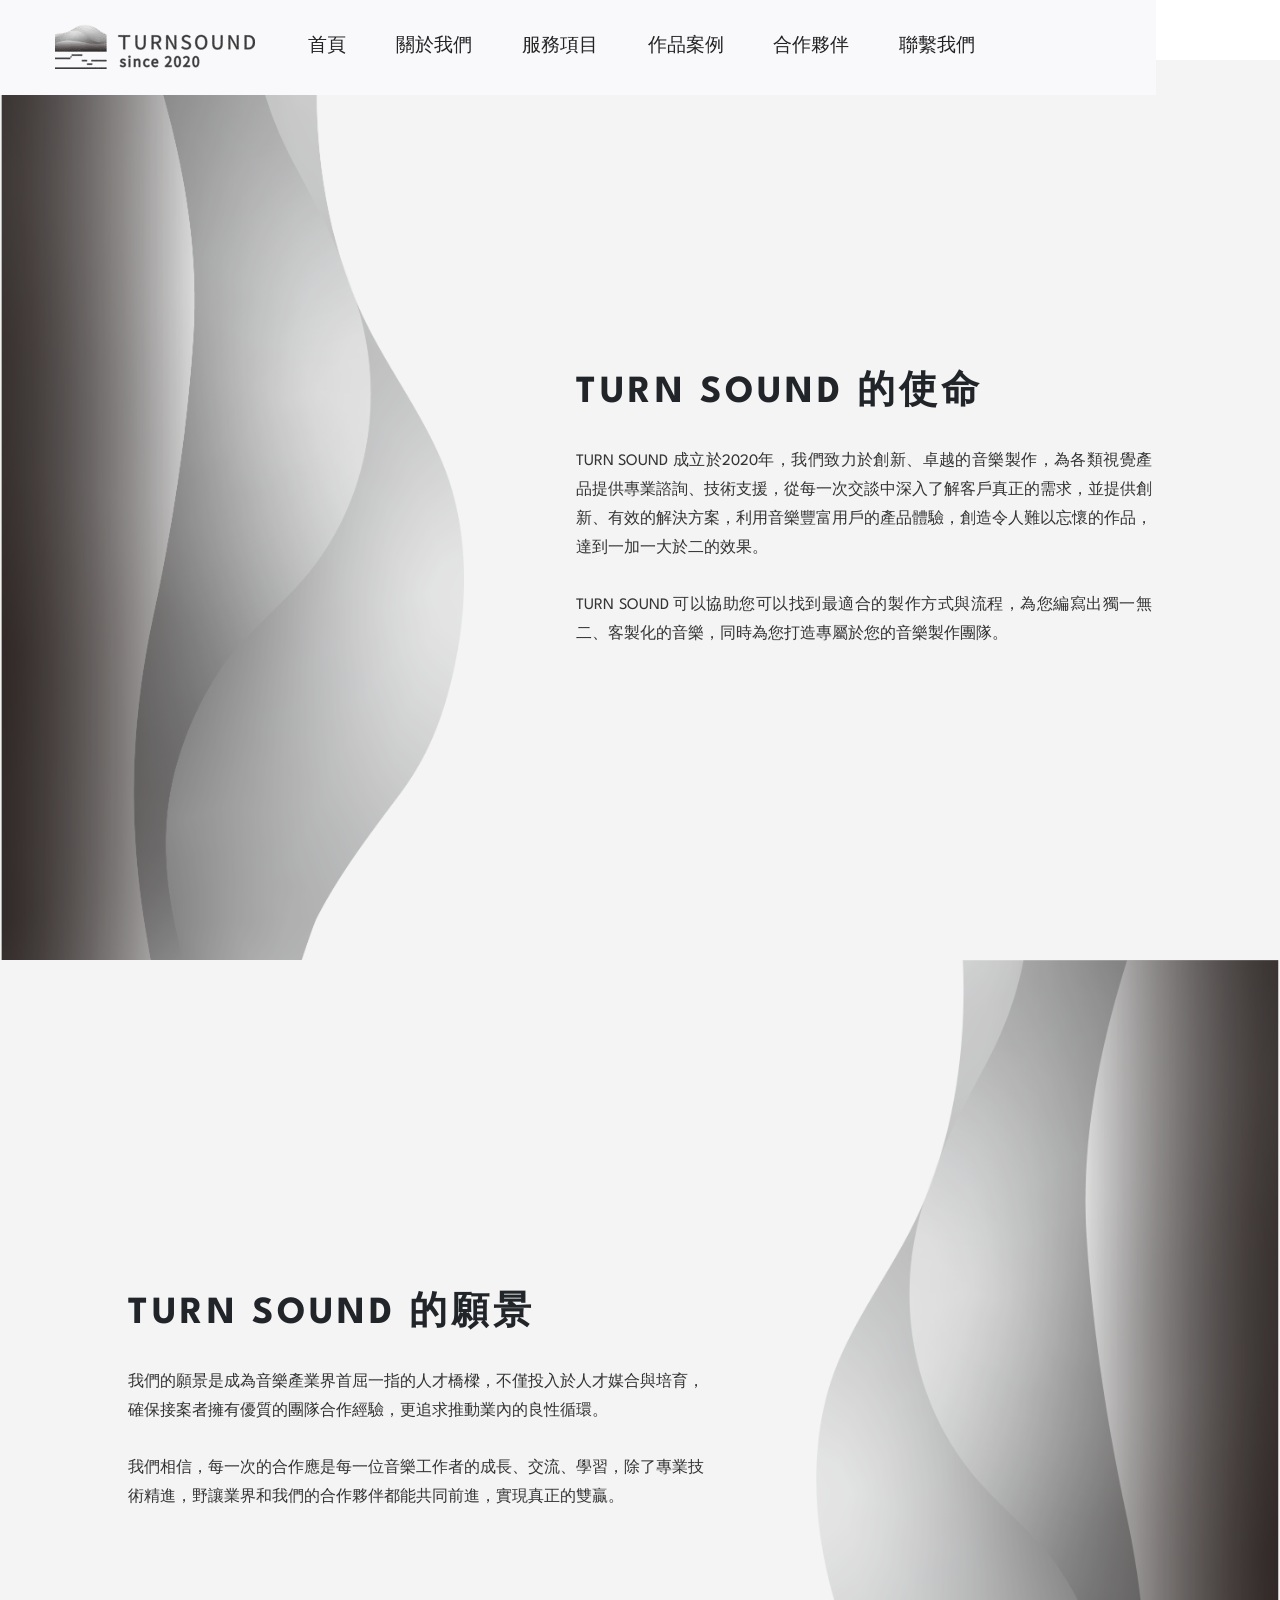
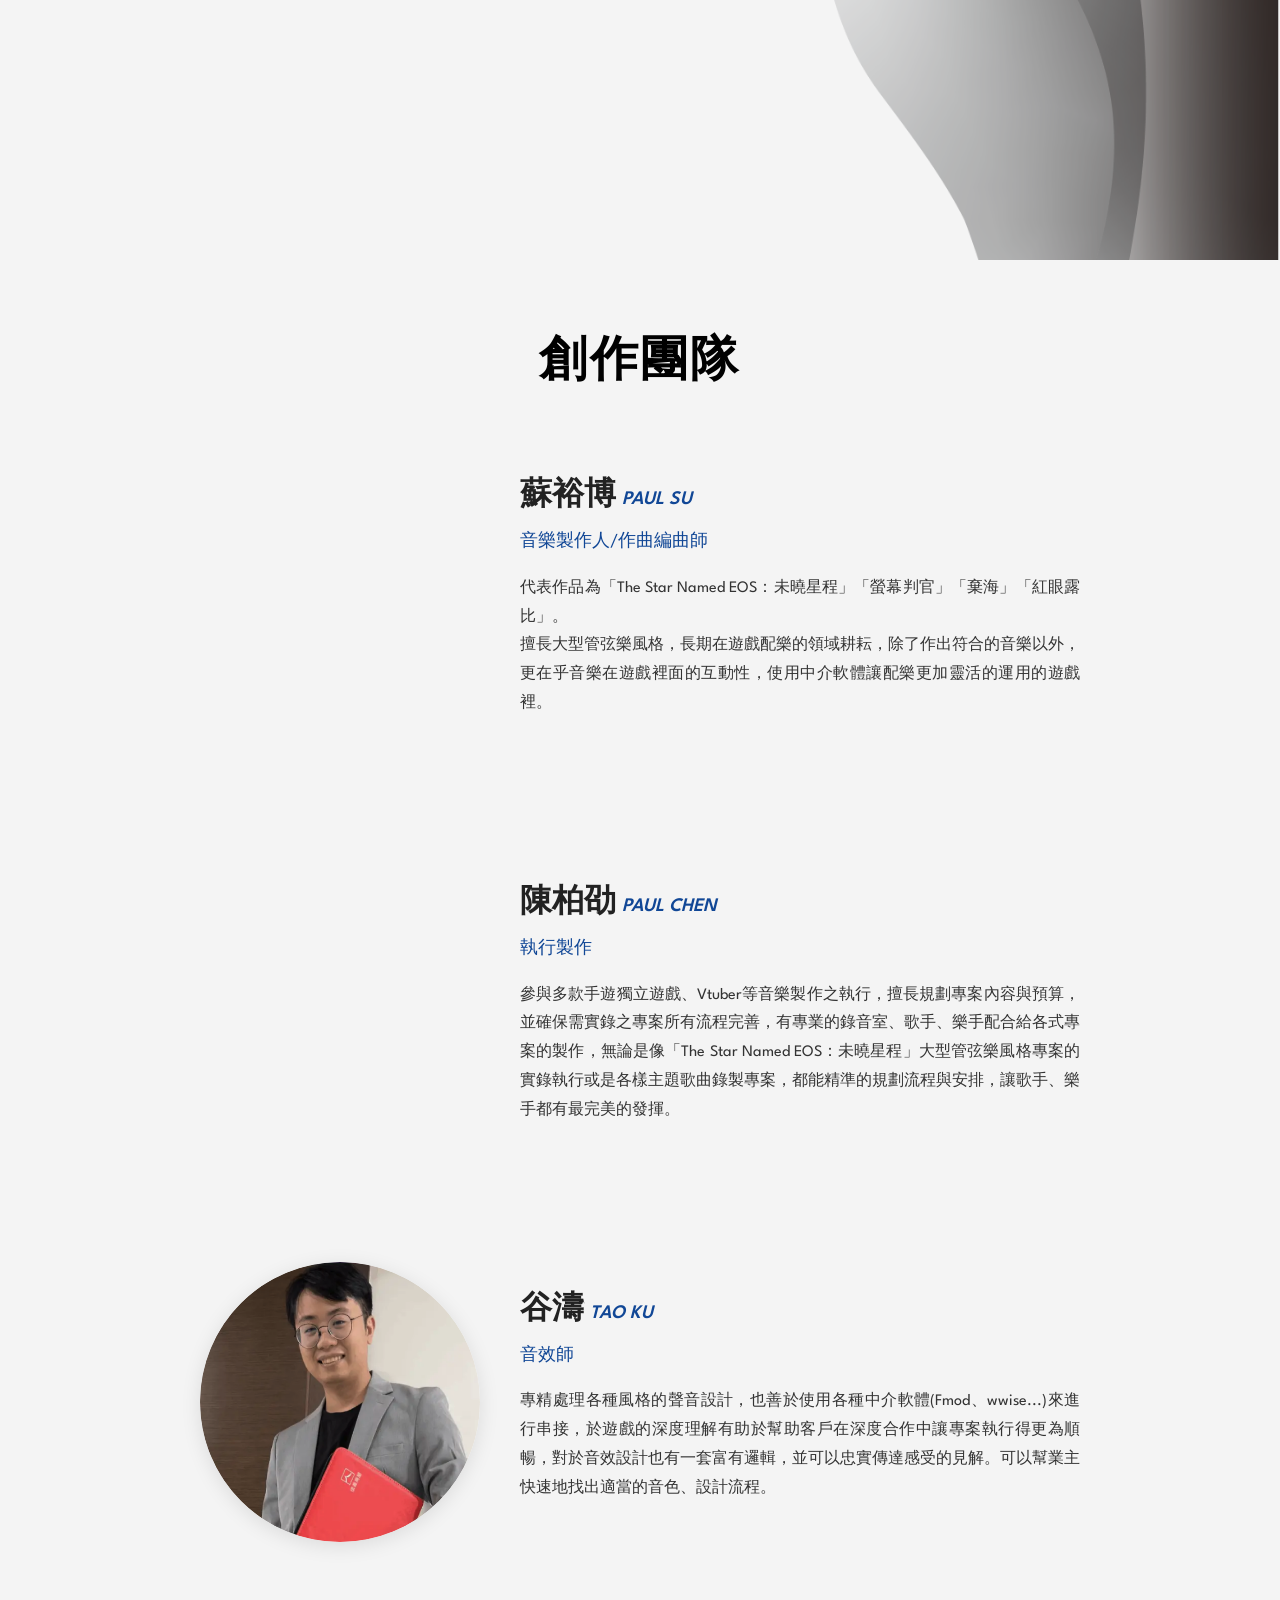
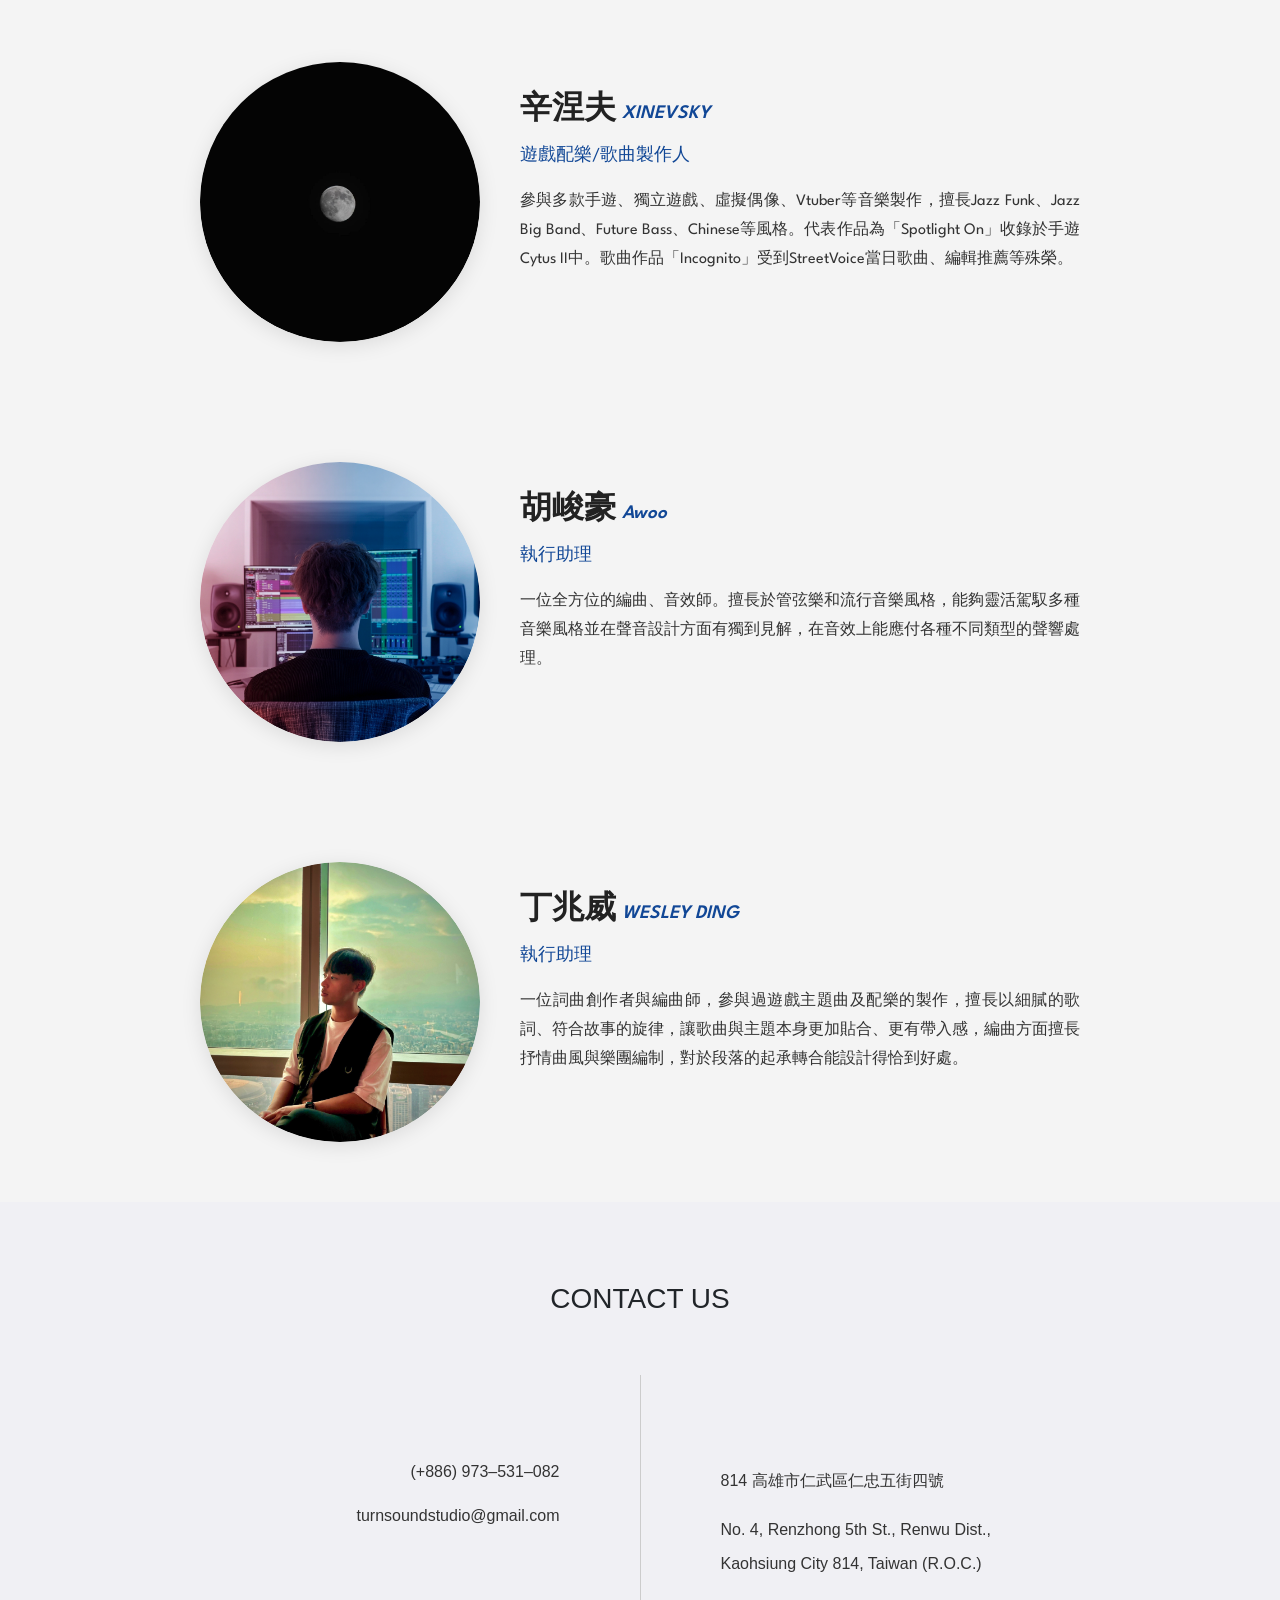
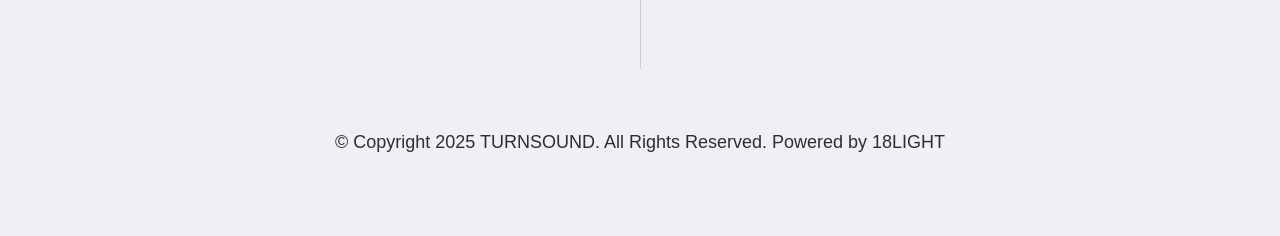
==== commit b253e6eb: "Change hi@turnsound.com.tw to turnsoundstudio@gmail.com" ====
--- a/about.html
+++ b/about.html
@@ -1,11 +1,12 @@
 <!DOCTYPE html>
-<html  >
+<html>
+
 <head>
-  
+
   <meta charset="UTF-8">
   <meta http-equiv="X-UA-Compatible" content="IE=edge">
-  
-  <meta name="twitter:card" content="summary_large_image"/>
+
+  <meta name="twitter:card" content="summary_large_image" />
   <meta name="twitter:image:src" content="assets/images/about-meta.jpeg">
   <meta property="og:image" content="assets/images/about-meta.jpeg">
   <meta name="twitter:title" content="TURNSOUND 官方網站 - 關於我們｜玩轉音樂 | 音樂製作 | 音樂錄音室 | 配樂製作 | 高雄錄音室">
@@ -14,8 +15,8 @@
   <meta name="description" content="Turn Sound 是遊戲音樂/音效製作為主的公司。
 我們對於音樂以及聲音技術專注與堅持。並且希望拉近聲音作品與客戶的距離，讓音樂音效有如魔法一般但卻不撲朔迷離。
 在 Turn Sound 您可以找到最適合的合作方式、製作流程，各方面均可以為你的產品客製化聲響。">
-  
-  
+
+
   <title>TURNSOUND 官方網站 - 關於我們｜玩轉音樂 | 音樂製作 | 音樂錄音室 | 配樂製作 | 高雄錄音室</title>
   <link rel="stylesheet" href="assets/simple-line-icons/simple-line-icons.css">
   <link rel="stylesheet" href="assets/bootstrap/css/bootstrap.min.css">
@@ -26,299 +27,345 @@
   <link rel="stylesheet" href="assets/dropdown/css/style.css">
   <link rel="stylesheet" href="assets/socicon/css/styles.css">
   <link rel="stylesheet" href="assets/theme/css/style.css">
-  <link rel="preload" href="https://fonts.googleapis.com/css2?family=Spartan:wght@400;700&display=swap&display=swap" as="style" onload="this.onload=null;this.rel='stylesheet'">
-  <noscript><link rel="stylesheet" href="https://fonts.googleapis.com/css2?family=Spartan:wght@400;700&display=swap&display=swap"></noscript>
-  <link rel="preload" as="style" href="assets/mobirise/css/mbr-additional.css?v=aCjUQh"><link rel="stylesheet" href="assets/mobirise/css/mbr-additional.css?v=aCjUQh" type="text/css">
-
-  
-  
-  
+  <link rel="preload" href="https://fonts.googleapis.com/css2?family=Spartan:wght@400;700&display=swap&display=swap"
+    as="style" onload="this.onload=null;this.rel='stylesheet'">
+  <noscript>
+    <link rel="stylesheet"
+      href="https://fonts.googleapis.com/css2?family=Spartan:wght@400;700&display=swap&display=swap">
+  </noscript>
+  <link rel="preload" as="style" href="assets/mobirise/css/mbr-additional.css?v=aCjUQh">
+  <link rel="stylesheet" href="assets/mobirise/css/mbr-additional.css?v=aCjUQh" type="text/css">
+
+
+
+
 
 </head>
+
 <body>
-  
+
   <section data-bs-version="5.1" class="menu menu1 stackm5 cid-tPVehVwowp" once="menu" id="menu01-3y">
-    
+
     <nav class="navbar navbar-dropdown navbar-fixed-top navbar-expand-lg">
-        <div class="container-fluid">
-            <div class="navbar-brand">
-                <span class="navbar-logo">
-                    <a href="https://www.turnsound.com.tw/">
-                        <img src="[data-uri]" alt="" style="height: 3rem;" loading="lazy" class="lazyload" data-src="assets/images/0108-removebg-preview-225x94.png">
-                    </a>
-                </span>
-                
-            </div>
-            <button class="navbar-toggler" type="button" data-toggle="collapse" data-bs-toggle="collapse" data-target="#navbarSupportedContent" data-bs-target="#navbarSupportedContent" aria-controls="navbarNavAltMarkup" aria-expanded="false" aria-label="Toggle navigation">
-                <div class="hamburger">
-                    <span></span>
-                    <span></span>
-                    <span></span>
-                    <span></span>
-                </div>
-            </button>
-            <div class="collapse navbar-collapse" id="navbarSupportedContent">
-                <ul class="navbar-nav nav-dropdown nav-right" data-app-modern-menu="true"><li class="nav-item"><a class="nav-link link text-black text-primary display-7" href="https://www.turnsound.com.tw/">首頁</a></li>
-                    <li class="nav-item"><a class="nav-link link text-black show text-primary display-7" href="about.html" aria-expanded="false">關於我們</a></li>
-                    <li class="nav-item"><a class="nav-link link text-black text-primary display-7" href="serve.html">服務項目</a>
-                    </li>
-                    <li class="nav-item"><a class="nav-link link text-black text-primary display-7" href="work.html">作品案例</a>
-                    </li><li class="nav-item"><a class="nav-link link text-black text-primary display-7" href="partner.html">合作夥伴</a></li><li class="nav-item"><a class="nav-link link text-black text-primary display-7" href="connect.html">聯繫我們</a></li></ul>
-                <div class="icons-menu">
-                    <a class="iconfont-wrapper" href="https://www.facebook.com/TurnSound/" target="_blank">
-                        <span class="p-2 mbr-iconfont socicon-facebook socicon"></span>
-                    </a>
-                    <a class="iconfont-wrapper" href="https://www.youtube.com/@Turn_Sound" target="_blank">
-                        <span class="p-2 mbr-iconfont socicon-youtube socicon"></span>
-                    </a>
-                    <a class="iconfont-wrapper" href="https://www.instagram.com/turnsoundstudio/" target="_blank">
-                        <span class="p-2 mbr-iconfont socicon-instagram socicon"></span>
-                    </a>
-                    <a class="iconfont-wrapper" href="https://soundcloud.com/user-339656999" target="_blank">
-                        <span class="p-2 mbr-iconfont sli-social-soundcloud socicon-soundcloud socicon"></span>
-                    </a>
-                </div>
-                
-            </div>
-        </div>
+      <div class="container-fluid">
+        <div class="navbar-brand">
+          <span class="navbar-logo">
+            <a href="https://www.turnsound.com.tw/">
+              <img src="[data-uri]" alt=""
+                style="height: 3rem;" loading="lazy" class="lazyload"
+                data-src="assets/images/0108-removebg-preview-225x94.png">
+            </a>
+          </span>
+
+        </div>
+        <button class="navbar-toggler" type="button" data-toggle="collapse" data-bs-toggle="collapse"
+          data-target="#navbarSupportedContent" data-bs-target="#navbarSupportedContent"
+          aria-controls="navbarNavAltMarkup" aria-expanded="false" aria-label="Toggle navigation">
+          <div class="hamburger">
+            <span></span>
+            <span></span>
+            <span></span>
+            <span></span>
+          </div>
+        </button>
+        <div class="collapse navbar-collapse" id="navbarSupportedContent">
+          <ul class="navbar-nav nav-dropdown nav-right" data-app-modern-menu="true">
+            <li class="nav-item"><a class="nav-link link text-black text-primary display-7"
+                href="https://www.turnsound.com.tw/">首頁</a></li>
+            <li class="nav-item"><a class="nav-link link text-black show text-primary display-7" href="about.html"
+                aria-expanded="false">關於我們</a></li>
+            <li class="nav-item"><a class="nav-link link text-black text-primary display-7" href="serve.html">服務項目</a>
+            </li>
+            <li class="nav-item"><a class="nav-link link text-black text-primary display-7" href="work.html">作品案例</a>
+            </li>
+            <li class="nav-item"><a class="nav-link link text-black text-primary display-7" href="partner.html">合作夥伴</a>
+            </li>
+            <li class="nav-item"><a class="nav-link link text-black text-primary display-7" href="connect.html">聯繫我們</a>
+            </li>
+          </ul>
+          <div class="icons-menu">
+            <a class="iconfont-wrapper" href="https://www.facebook.com/TurnSound/" target="_blank">
+              <span class="p-2 mbr-iconfont socicon-facebook socicon"></span>
+            </a>
+            <a class="iconfont-wrapper" href="https://www.youtube.com/@Turn_Sound" target="_blank">
+              <span class="p-2 mbr-iconfont socicon-youtube socicon"></span>
+            </a>
+            <a class="iconfont-wrapper" href="https://www.instagram.com/turnsoundstudio/" target="_blank">
+              <span class="p-2 mbr-iconfont socicon-instagram socicon"></span>
+            </a>
+            <a class="iconfont-wrapper" href="https://soundcloud.com/user-339656999" target="_blank">
+              <span class="p-2 mbr-iconfont sli-social-soundcloud socicon-soundcloud socicon"></span>
+            </a>
+          </div>
+
+        </div>
+      </div>
     </nav>
-</section>
-
-<div id="custom-html-5t"><section class="content">
-  <!-- 左側大圖片 -->
-  <div class="left-image">
-    <img src="[data-uri]" loading="lazy" class="lazyload" data-src="assets/images/02-logo-wave-vertical.webp">
-  </div>
-
-  <!-- 右側內容區 -->
-  <div class="right-content">
-    <h1 class="title">TURN SOUND 的使命</h1>
-    <div class="content-wrapper">
-      <p class="text">
-        TURN SOUND 成立於2020年，我們致力於創新、卓越的音樂製作，為各類視覺產品提供專業諮詢、技術支援，從每一次交談中深入了解客戶真正的需求，並提供創新、有效的解決方案，利用音樂豐富用戶的產品體驗，創造令人難以忘懷的作品，達到一加一大於二的效果。
-        <br><br>
-        TURN SOUND 可以協助您可以找到最適合的製作方式與流程，為您編寫出獨一無二、客製化的音樂，同時為您打造專屬於您的音樂製作團隊。
-      </p>
-    </div>
-  </div>
-</section>
-</div>
-
-<div id="custom-html-5u"><section class="content flipped">
-  <!-- 左側文字區（這次放左邊） -->
-  <div class="right-content">
-    <h1 class="title">TURN SOUND 的願景</h1>
-    <div class="content-wrapper">
-      <p class="text">
-        我們的願景是成為音樂產業界首屈一指的人才橋樑，不僅投入於人才媒合與培育，確保接案者擁有優質的團隊合作經驗，更追求推動業內的良性循環。
-        <br><br>
-        我們相信，每一次的合作應是每一位音樂工作者的成長、交流、學習，除了專業技術精進，野讓業界和我們的合作夥伴都能共同前進，實現真正的雙贏。
-      </p>
-    </div>
-  </div>
-
-  <!-- 右側圖片區 -->
-  <div class="left-image">
-    <img src="[data-uri]" loading="lazy" class="lazyload" data-src="assets/images/02-logo-wave-vertical-right.webp">
-  </div>
-</section>
-</div>
-
-<div id="custom-html-5w"><section class="team-title-section">
-  <h2 class="team-title">創作團隊</h2>
-</section>
-</div>
-
-<div id="custom-html-5v"><section class="team-wrapper">
-  <div class="team-member">
-    <div class="member-image">
-      <img src="[data-uri]" loading="lazy" class="lazyload" data-src="assets/images/03-.webp">
-    </div>
-    
-    <div class="member-info">
-      <div class="member-header">
-        <h2 class="member-name">蘇裕博<span class="en-name">PAUL SU</span></h2>
-        <a href="https://www.facebook.com/nyubor" target="_blank" class="fb-icon">
-          <span class="mbr-iconfont socicon-facebook socicon"></span>
-        </a>
-      </div>
-
-      <p class="member-title">音樂製作人/作曲編曲師</p>
-
-      <p class="member-detail">
-        代表作品為「The Star Named EOS：未曉星程」「螢幕判官」「棄海」「紅眼露比」。<br>
-        擅長大型管弦樂風格，長期在遊戲配樂的領域耕耘，除了作出符合的音樂以外，更在乎音樂在遊戲裡面的互動性，使用中介軟體讓配樂更加靈活的運用的遊戲裡。
-      </p>
-    </div>
-  </div>
-</section>
-</div>
-
-<div id="custom-html-5x"><section class="team-wrapper">
-  <div class="team-member">
-    <div class="member-image">
-      <img src="[data-uri]" loading="lazy" class="lazyload" data-src="assets/images/04-.webp">
-    </div>
-    
-    <div class="member-info">
-      <div class="member-header">
-        <h2 class="member-name">陳柏劭<span class="en-name">PAUL CHEN</span></h2>
-        <a href="https://www.facebook.com/profile.php?id=100000306420617" target="_blank" class="fb-icon">
-          <span class="mbr-iconfont socicon-facebook socicon"></span>
-        </a>
-      </div>
-
-      <p class="member-title">執行製作</p>
-
-      <p class="member-detail">
-        參與多款手遊獨立遊戲、Vtuber等音樂製作之執行，擅長規劃專案內容與預算，並確保需實錄之專案所有流程完善，有專業的錄音室、歌手、樂手配合給各式專案的製作，無論是像「The Star Named EOS：未曉星程」大型管弦樂風格專案的實錄執行或是各樣主題歌曲錄製專案，都能精準的規劃流程與安排，讓歌手、樂手都有最完美的發揮。
-      </p>
-    </div>
-  </div>
-</section>
-</div>
-
-<div id="custom-html-5y"><section class="team-wrapper">
-  <div class="team-member">
-    <div class="member-image">
-      <img src="[data-uri]" loading="lazy" class="lazyload" data-src="assets/images/05-.webp">
-    </div>
-    
-    <div class="member-info">
-      <div class="member-header">
-        <h2 class="member-name">谷濤<span class="en-name">TAO KU</span></h2>
-        <a href="https://www.facebook.com/taog2" target="_blank" class="fb-icon">
-          <span class="mbr-iconfont socicon-facebook socicon"></span>
-        </a>
-      </div>
-
-      <p class="member-title">音效師</p>
-
-      <p class="member-detail">
-        專精處理各種風格的聲音設計，也善於使用各種中介軟體(Fmod、wwise...)來進行串接，於遊戲的深度理解有助於幫助客戶在深度合作中讓專案執行得更為順暢，對於音效設計也有一套富有邏輯，並可以忠實傳達感受的見解。可以幫業主快速地找出適當的音色、設計流程。
-      </p>
-    </div>
-  </div>
-</section>
-</div>
-
-<div id="custom-html-5z"><section class="team-wrapper">
-  <div class="team-member">
-    <div class="member-image">
-      <img src="[data-uri]" loading="lazy" class="lazyload" data-src="assets/images/06-.webp">
-    </div>
-    
-    <div class="member-info">
-      <div class="member-header">
-        <h2 class="member-name">辛涅夫<span class="en-name">XINEVSKY</span></h2>
-        <a href="https://www.facebook.com/fenix.shou" target="_blank" class="fb-icon">
-          <span class="mbr-iconfont socicon-facebook socicon"></span>
-        </a>
-      </div>
-
-      <p class="member-title">遊戲配樂/歌曲製作人</p>
-
-      <p class="member-detail">
-        參與多款手遊、獨立遊戲、虛擬偶像、Vtuber等音樂製作，擅長Jazz Funk、Jazz Big Band、Future Bass、Chinese等風格。代表作品為「Spotlight On」收錄於手遊Cytus II中。歌曲作品「Incognito」受到StreetVoice當日歌曲、編輯推薦等殊榮。
-      </p>
-    </div>
-  </div>
-</section>
-</div>
-
-<div id="custom-html-60"><section class="team-wrapper">
-  <div class="team-member">
-    <div class="member-image">
-      <img src="[data-uri]" loading="lazy" class="lazyload" data-src="assets/images/07-awoo-.webp">
-    </div>
-    
-    <div class="member-info">
-      <div class="member-header">
-        <h2 class="member-name">胡峻豪<span class="en-name">Awoo</span></h2>
-        <a href="https://www.facebook.com/profile.php?id=100000342550309" target="_blank" class="fb-icon">
-          <span class="mbr-iconfont socicon-facebook socicon"></span>
-        </a>
-      </div>
-
-      <p class="member-title">執行助理</p>
-
-      <p class="member-detail">
-        一位全方位的編曲、音效師。擅長於管弦樂和流行音樂風格，能夠靈活駕馭多種音樂風格並在聲音設計方面有獨到見解，在音效上能應付各種不同類型的聲響處理。
-      </p>
-    </div>
-  </div>
-</section>
-</div>
-
-<div id="custom-html-61"><section class="team-wrapper">
-  <div class="team-member">
-    <div class="member-image">
-      <img src="[data-uri]" loading="lazy" class="lazyload" data-src="assets/images/08-.webp">
-    </div>
-    
-    <div class="member-info">
-      <div class="member-header">
-        <h2 class="member-name">丁兆威<span class="en-name">WESLEY DING</span></h2>
-        <a href="https://www.facebook.com/ding.ilcst" target="_blank" class="fb-icon">
-          <span class="mbr-iconfont socicon-facebook socicon"></span>
-        </a>
-      </div>
-
-      <p class="member-title">執行助理</p>
-
-      <p class="member-detail">
-        一位詞曲創作者與編曲師，參與過遊戲主題曲及配樂的製作，擅長以細膩的歌詞、符合故事的旋律，讓歌曲與主題本身更加貼合、更有帶入感，編曲方面擅長抒情曲風與樂團編制，對於段落的起承轉合能設計得恰到好處。
-      </p>
-    </div>
-  </div>
-</section>
-</div>
-
-<div id="custom-html-4y"><footer style="background-color: #F0F0F4; padding: 80px 0;">
-    <!-- 中間標題 -->
-    <div style="text-align: center; margin-bottom: 40px;">
+  </section>
+
+  <div id="custom-html-5t">
+    <section class="content">
+      <!-- 左側大圖片 -->
+      <div class="left-image">
+        <img src="[data-uri]" loading="lazy"
+          class="lazyload" data-src="assets/images/02-logo-wave-vertical.webp">
+      </div>
+
+      <!-- 右側內容區 -->
+      <div class="right-content">
+        <h1 class="title">TURN SOUND 的使命</h1>
+        <div class="content-wrapper">
+          <p class="text">
+            TURN SOUND
+            成立於2020年，我們致力於創新、卓越的音樂製作，為各類視覺產品提供專業諮詢、技術支援，從每一次交談中深入了解客戶真正的需求，並提供創新、有效的解決方案，利用音樂豐富用戶的產品體驗，創造令人難以忘懷的作品，達到一加一大於二的效果。
+            <br><br>
+            TURN SOUND 可以協助您可以找到最適合的製作方式與流程，為您編寫出獨一無二、客製化的音樂，同時為您打造專屬於您的音樂製作團隊。
+          </p>
+        </div>
+      </div>
+    </section>
+  </div>
+
+  <div id="custom-html-5u">
+    <section class="content flipped">
+      <!-- 左側文字區（這次放左邊） -->
+      <div class="right-content">
+        <h1 class="title">TURN SOUND 的願景</h1>
+        <div class="content-wrapper">
+          <p class="text">
+            我們的願景是成為音樂產業界首屈一指的人才橋樑，不僅投入於人才媒合與培育，確保接案者擁有優質的團隊合作經驗，更追求推動業內的良性循環。
+            <br><br>
+            我們相信，每一次的合作應是每一位音樂工作者的成長、交流、學習，除了專業技術精進，野讓業界和我們的合作夥伴都能共同前進，實現真正的雙贏。
+          </p>
+        </div>
+      </div>
+
+      <!-- 右側圖片區 -->
+      <div class="left-image">
+        <img src="[data-uri]" loading="lazy"
+          class="lazyload" data-src="assets/images/02-logo-wave-vertical-right.webp">
+      </div>
+    </section>
+  </div>
+
+  <div id="custom-html-5w">
+    <section class="team-title-section">
+      <h2 class="team-title">創作團隊</h2>
+    </section>
+  </div>
+
+  <div id="custom-html-5v">
+    <section class="team-wrapper">
+      <div class="team-member">
+        <div class="member-image">
+          <img src="[data-uri]" loading="lazy"
+            class="lazyload" data-src="assets/images/03-.webp">
+        </div>
+
+        <div class="member-info">
+          <div class="member-header">
+            <h2 class="member-name">蘇裕博<span class="en-name">PAUL SU</span></h2>
+            <a href="https://www.facebook.com/nyubor" target="_blank" class="fb-icon">
+              <span class="mbr-iconfont socicon-facebook socicon"></span>
+            </a>
+          </div>
+
+          <p class="member-title">音樂製作人/作曲編曲師</p>
+
+          <p class="member-detail">
+            代表作品為「The Star Named EOS：未曉星程」「螢幕判官」「棄海」「紅眼露比」。<br>
+            擅長大型管弦樂風格，長期在遊戲配樂的領域耕耘，除了作出符合的音樂以外，更在乎音樂在遊戲裡面的互動性，使用中介軟體讓配樂更加靈活的運用的遊戲裡。
+          </p>
+        </div>
+      </div>
+    </section>
+  </div>
+
+  <div id="custom-html-5x">
+    <section class="team-wrapper">
+      <div class="team-member">
+        <div class="member-image">
+          <img src="[data-uri]" loading="lazy"
+            class="lazyload" data-src="assets/images/04-.webp">
+        </div>
+
+        <div class="member-info">
+          <div class="member-header">
+            <h2 class="member-name">陳柏劭<span class="en-name">PAUL CHEN</span></h2>
+            <a href="https://www.facebook.com/profile.php?id=100000306420617" target="_blank" class="fb-icon">
+              <span class="mbr-iconfont socicon-facebook socicon"></span>
+            </a>
+          </div>
+
+          <p class="member-title">執行製作</p>
+
+          <p class="member-detail">
+            參與多款手遊獨立遊戲、Vtuber等音樂製作之執行，擅長規劃專案內容與預算，並確保需實錄之專案所有流程完善，有專業的錄音室、歌手、樂手配合給各式專案的製作，無論是像「The Star Named
+            EOS：未曉星程」大型管弦樂風格專案的實錄執行或是各樣主題歌曲錄製專案，都能精準的規劃流程與安排，讓歌手、樂手都有最完美的發揮。
+          </p>
+        </div>
+      </div>
+    </section>
+  </div>
+
+  <div id="custom-html-5y">
+    <section class="team-wrapper">
+      <div class="team-member">
+        <div class="member-image">
+          <img src="[data-uri]" loading="lazy"
+            class="lazyload" data-src="assets/images/05-.webp">
+        </div>
+
+        <div class="member-info">
+          <div class="member-header">
+            <h2 class="member-name">谷濤<span class="en-name">TAO KU</span></h2>
+            <a href="https://www.facebook.com/taog2" target="_blank" class="fb-icon">
+              <span class="mbr-iconfont socicon-facebook socicon"></span>
+            </a>
+          </div>
+
+          <p class="member-title">音效師</p>
+
+          <p class="member-detail">
+            專精處理各種風格的聲音設計，也善於使用各種中介軟體(Fmod、wwise...)來進行串接，於遊戲的深度理解有助於幫助客戶在深度合作中讓專案執行得更為順暢，對於音效設計也有一套富有邏輯，並可以忠實傳達感受的見解。可以幫業主快速地找出適當的音色、設計流程。
+          </p>
+        </div>
+      </div>
+    </section>
+  </div>
+
+  <div id="custom-html-5z">
+    <section class="team-wrapper">
+      <div class="team-member">
+        <div class="member-image">
+          <img src="[data-uri]" loading="lazy"
+            class="lazyload" data-src="assets/images/06-.webp">
+        </div>
+
+        <div class="member-info">
+          <div class="member-header">
+            <h2 class="member-name">辛涅夫<span class="en-name">XINEVSKY</span></h2>
+            <a href="https://www.facebook.com/fenix.shou" target="_blank" class="fb-icon">
+              <span class="mbr-iconfont socicon-facebook socicon"></span>
+            </a>
+          </div>
+
+          <p class="member-title">遊戲配樂/歌曲製作人</p>
+
+          <p class="member-detail">
+            參與多款手遊、獨立遊戲、虛擬偶像、Vtuber等音樂製作，擅長Jazz Funk、Jazz Big Band、Future Bass、Chinese等風格。代表作品為「Spotlight On」收錄於手遊Cytus
+            II中。歌曲作品「Incognito」受到StreetVoice當日歌曲、編輯推薦等殊榮。
+          </p>
+        </div>
+      </div>
+    </section>
+  </div>
+
+  <div id="custom-html-60">
+    <section class="team-wrapper">
+      <div class="team-member">
+        <div class="member-image">
+          <img src="[data-uri]" loading="lazy"
+            class="lazyload" data-src="assets/images/07-awoo-.webp">
+        </div>
+
+        <div class="member-info">
+          <div class="member-header">
+            <h2 class="member-name">胡峻豪<span class="en-name">Awoo</span></h2>
+            <a href="https://www.facebook.com/profile.php?id=100000342550309" target="_blank" class="fb-icon">
+              <span class="mbr-iconfont socicon-facebook socicon"></span>
+            </a>
+          </div>
+
+          <p class="member-title">執行助理</p>
+
+          <p class="member-detail">
+            一位全方位的編曲、音效師。擅長於管弦樂和流行音樂風格，能夠靈活駕馭多種音樂風格並在聲音設計方面有獨到見解，在音效上能應付各種不同類型的聲響處理。
+          </p>
+        </div>
+      </div>
+    </section>
+  </div>
+
+  <div id="custom-html-61">
+    <section class="team-wrapper">
+      <div class="team-member">
+        <div class="member-image">
+          <img src="[data-uri]" loading="lazy"
+            class="lazyload" data-src="assets/images/08-.webp">
+        </div>
+
+        <div class="member-info">
+          <div class="member-header">
+            <h2 class="member-name">丁兆威<span class="en-name">WESLEY DING</span></h2>
+            <a href="https://www.facebook.com/ding.ilcst" target="_blank" class="fb-icon">
+              <span class="mbr-iconfont socicon-facebook socicon"></span>
+            </a>
+          </div>
+
+          <p class="member-title">執行助理</p>
+
+          <p class="member-detail">
+            一位詞曲創作者與編曲師，參與過遊戲主題曲及配樂的製作，擅長以細膩的歌詞、符合故事的旋律，讓歌曲與主題本身更加貼合、更有帶入感，編曲方面擅長抒情曲風與樂團編制，對於段落的起承轉合能設計得恰到好處。
+          </p>
+        </div>
+      </div>
+    </section>
+  </div>
+
+  <div id="custom-html-4y">
+    <footer style="background-color: #F0F0F4; padding: 80px 0;">
+      <!-- 中間標題 -->
+      <div style="text-align: center; margin-bottom: 40px;">
         <h3 style="font-size: 28px;">CONTACT US</h3>
-    </div>
-
-    <!-- 左右區塊 -->
-    <div style="display: flex; flex-wrap: wrap; justify-content: space-between; align-items: center; text-align: center; max-width: 1200px; margin: 0 auto; padding-top: 20px;">
+      </div>
+
+      <!-- 左右區塊 -->
+      <div
+        style="display: flex; flex-wrap: wrap; justify-content: space-between; align-items: center; text-align: center; max-width: 1200px; margin: 0 auto; padding-top: 20px;">
         <!-- 左側內容 -->
         <div style="flex: 1; min-width: 300px; text-align: right; padding: 80px; border-right: 1px solid #ccc;">
-            <p style="margin: 5px 0; margin-bottom: 15px; font-size: 16px;">(+886) 973–531–082</p>
-            <p style="margin: 5px 0; margin-bottom: 15px; font-size: 16px;">Hi@TurnSound.com.tw</p>
-            <div style="margin-top: 10px;">
-                <a href="https://www.facebook.com/TurnSound/" target="_blank" style="margin-right: 10px;"><span class="mbr-iconfont mbr-iconfont-social socicon-facebook socicon"></span></a>
-                <a href="https://www.youtube.com/@Turn_Sound" target="_blank" style="margin-right: 10px;"><span class="mbr-iconfont mbr-iconfont-social socicon-youtube socicon"></span></a>
-                <a href="https://www.instagram.com/turnsoundstudio/" target="_blank" style="margin-right: 10px;"><span class="mbr-iconfont socicon-instagram socicon"></span></a>
-                <a href="https://soundcloud.com/user-339656999" target="_blank" style="margin-right: 10px;"><span class="mbr-iconfont sli-social-soundcloud socicon-soundcloud socicon"></span></a>
-            </div>
+          <p style="margin: 5px 0; margin-bottom: 15px; font-size: 16px;">(+886) 973–531–082</p>
+          <p style="margin: 5px 0; margin-bottom: 15px; font-size: 16px;">turnsoundstudio@gmail.com</p>
+          <div style="margin-top: 10px;">
+            <a href="https://www.facebook.com/TurnSound/" target="_blank" style="margin-right: 10px;"><span
+                class="mbr-iconfont mbr-iconfont-social socicon-facebook socicon"></span></a>
+            <a href="https://www.youtube.com/@Turn_Sound" target="_blank" style="margin-right: 10px;"><span
+                class="mbr-iconfont mbr-iconfont-social socicon-youtube socicon"></span></a>
+            <a href="https://www.instagram.com/turnsoundstudio/" target="_blank" style="margin-right: 10px;"><span
+                class="mbr-iconfont socicon-instagram socicon"></span></a>
+            <a href="https://soundcloud.com/user-339656999" target="_blank" style="margin-right: 10px;"><span
+                class="mbr-iconfont sli-social-soundcloud socicon-soundcloud socicon"></span></a>
+          </div>
         </div>
 
         <!-- 右側內容 -->
         <div style="flex: 1; min-width: 300px; text-align: left; padding: 80px;">
-            <p style="margin: 5px 0; margin-bottom: 20px; font-size: 16px;">814 高雄市仁武區仁忠五街四號</p>
-            <p style="margin: 5px 0; font-size: 16px;">No. 4, Renzhong 5th St., Renwu Dist.,</p>
-            <p style="margin: 5px 0; font-size: 16px;">Kaohsiung City 814, Taiwan (R.O.C.)</p>
-        </div>
-    </div>
-    <div style="text-align: center; margin-top: 60px; font-size: 18px; color: #2E2E2E;">
+          <p style="margin: 5px 0; margin-bottom: 20px; font-size: 16px;">814 高雄市仁武區仁忠五街四號</p>
+          <p style="margin: 5px 0; font-size: 16px;">No. 4, Renzhong 5th St., Renwu Dist.,</p>
+          <p style="margin: 5px 0; font-size: 16px;">Kaohsiung City 814, Taiwan (R.O.C.)</p>
+        </div>
+      </div>
+      <div style="text-align: center; margin-top: 60px; font-size: 18px; color: #2E2E2E;">
         © Copyright 2025 TURNSOUND. All Rights Reserved. Powered by 18LIGHT
-    </div>
-</footer>
-</div>
-
-
-<script src="assets/bootstrap/js/bootstrap.bundle.min.js"></script>
+      </div>
+    </footer>
+  </div>
+
+
+  <script src="assets/bootstrap/js/bootstrap.bundle.min.js"></script>
   <script src="assets/smoothscroll/smooth-scroll.js"></script>
   <script src="assets/ytplayer/index.js"></script>
   <script src="assets/dropdown/js/navbar-dropdown.js"></script>
   <script src="assets/theme/js/script.js"></script>
-  
-  
-  
- <div id="scrollToTop" class="scrollToTop mbr-arrow-up"><a style="text-align: center;"><i class="mbr-arrow-up-icon mbr-arrow-up-icon-cm cm-icon cm-icon-smallarrow-up"></i></a></div>
-    <input name="animation" type="hidden">
-  
-<script>"use strict";if("loading"in HTMLImageElement.prototype){document.querySelectorAll('img[loading="lazy"],iframe[loading="lazy"]').forEach(e=>{e.src=e.dataset.src,e.style.paddingTop=100*e.getAttribute("data-aspectratio")+"%",e.style.height=0,e.onload=function(){e.removeAttribute("style")}})}else{const e=document.createElement("script");e.src="https://cdnjs.cloudflare.com/ajax/libs/lazysizes/5.1.2/lazysizes.min.js",document.body.appendChild(e)}</script>
+
+
+
+  <div id="scrollToTop" class="scrollToTop mbr-arrow-up"><a style="text-align: center;"><i
+        class="mbr-arrow-up-icon mbr-arrow-up-icon-cm cm-icon cm-icon-smallarrow-up"></i></a></div>
+  <input name="animation" type="hidden">
+
+  <script>"use strict"; if ("loading" in HTMLImageElement.prototype) { document.querySelectorAll('img[loading="lazy"],iframe[loading="lazy"]').forEach(e => { e.src = e.dataset.src, e.style.paddingTop = 100 * e.getAttribute("data-aspectratio") + "%", e.style.height = 0, e.onload = function () { e.removeAttribute("style") } }) } else { const e = document.createElement("script"); e.src = "https://cdnjs.cloudflare.com/ajax/libs/lazysizes/5.1.2/lazysizes.min.js", document.body.appendChild(e) }</script>
 </body>
-</html>+
+</html>
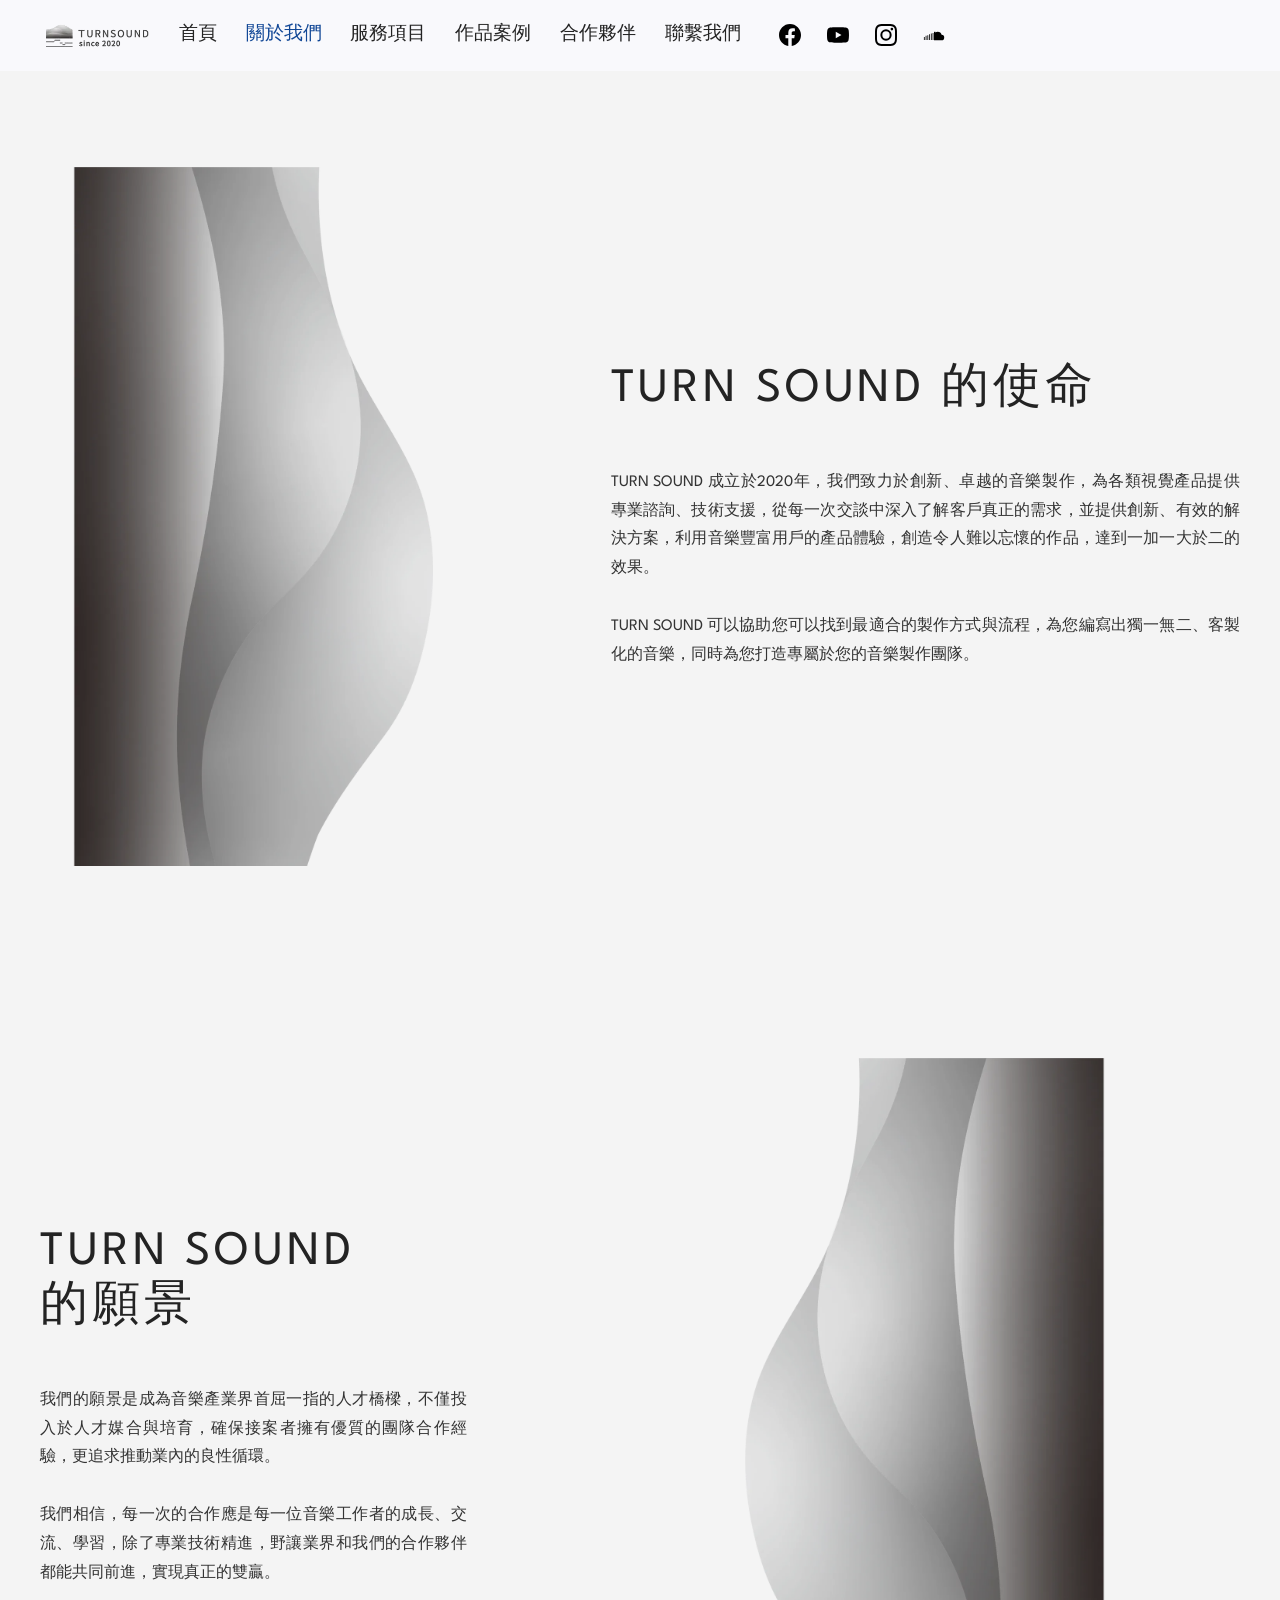
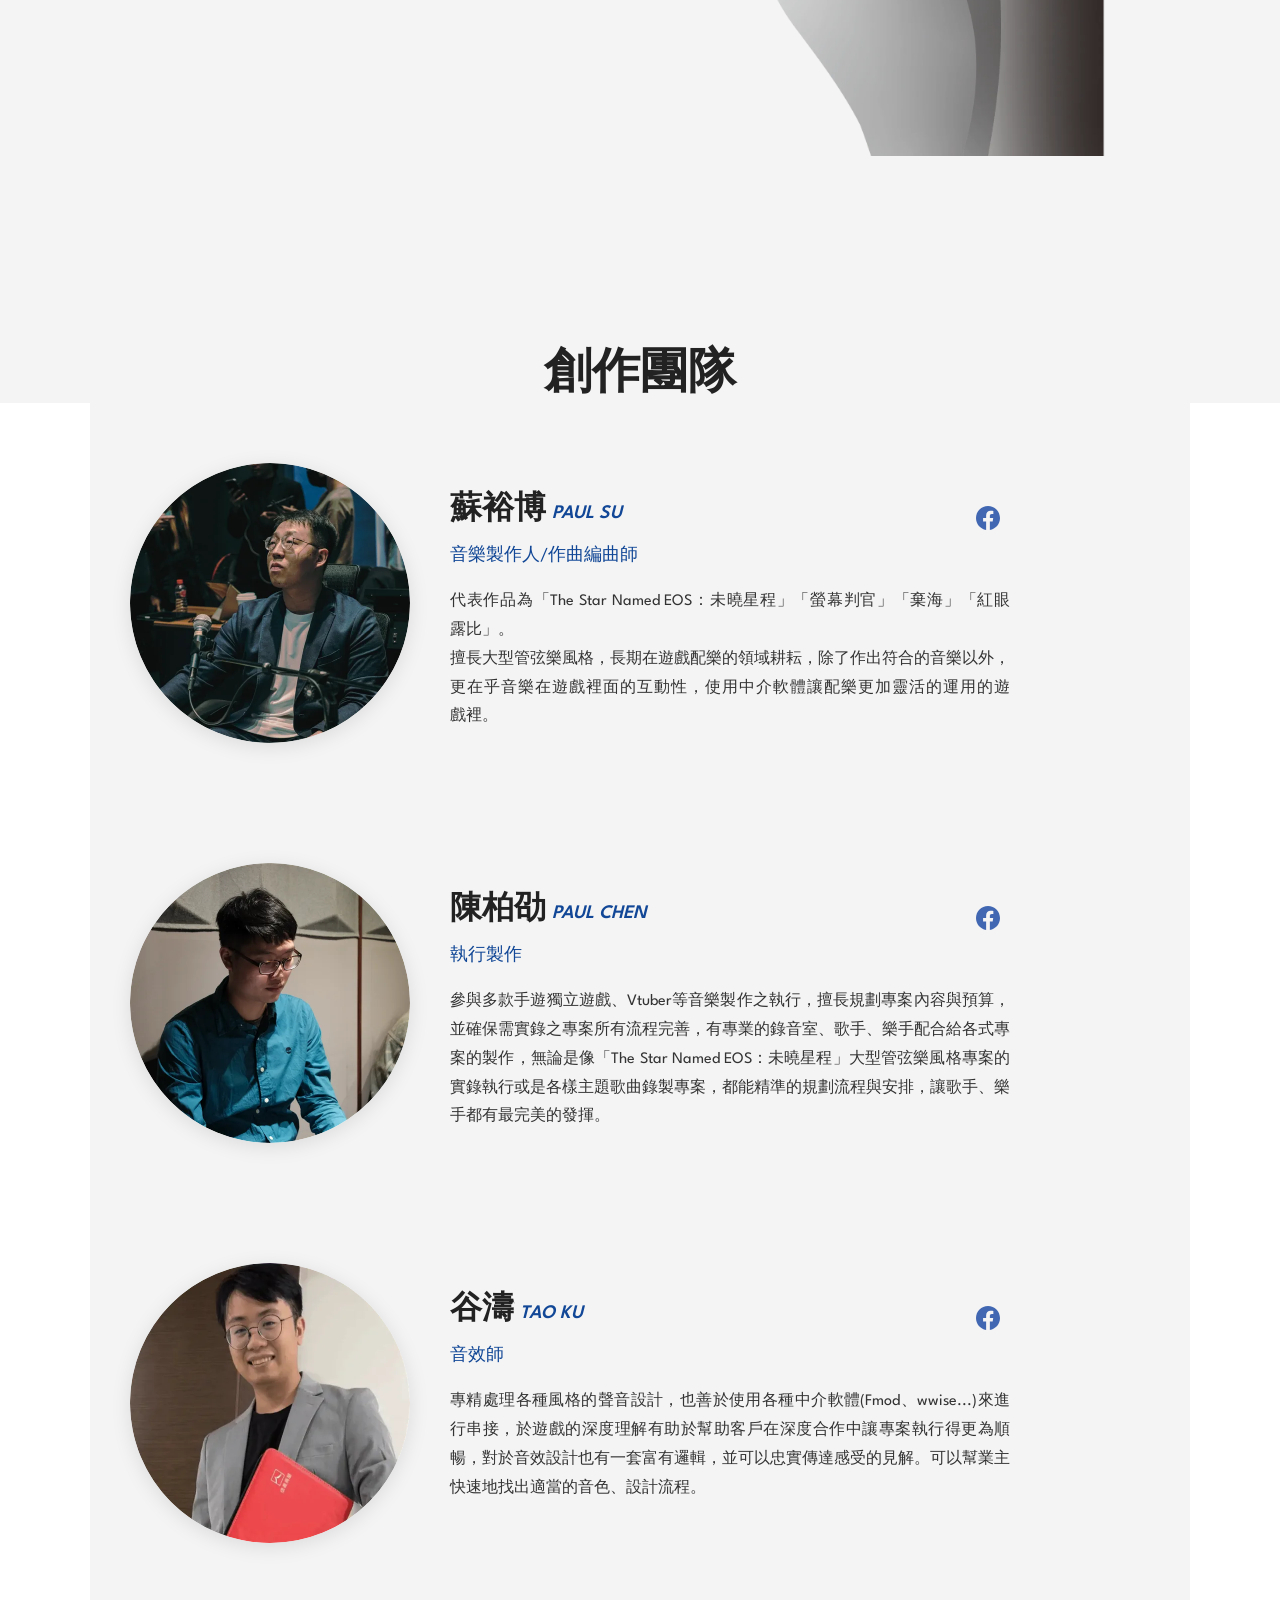
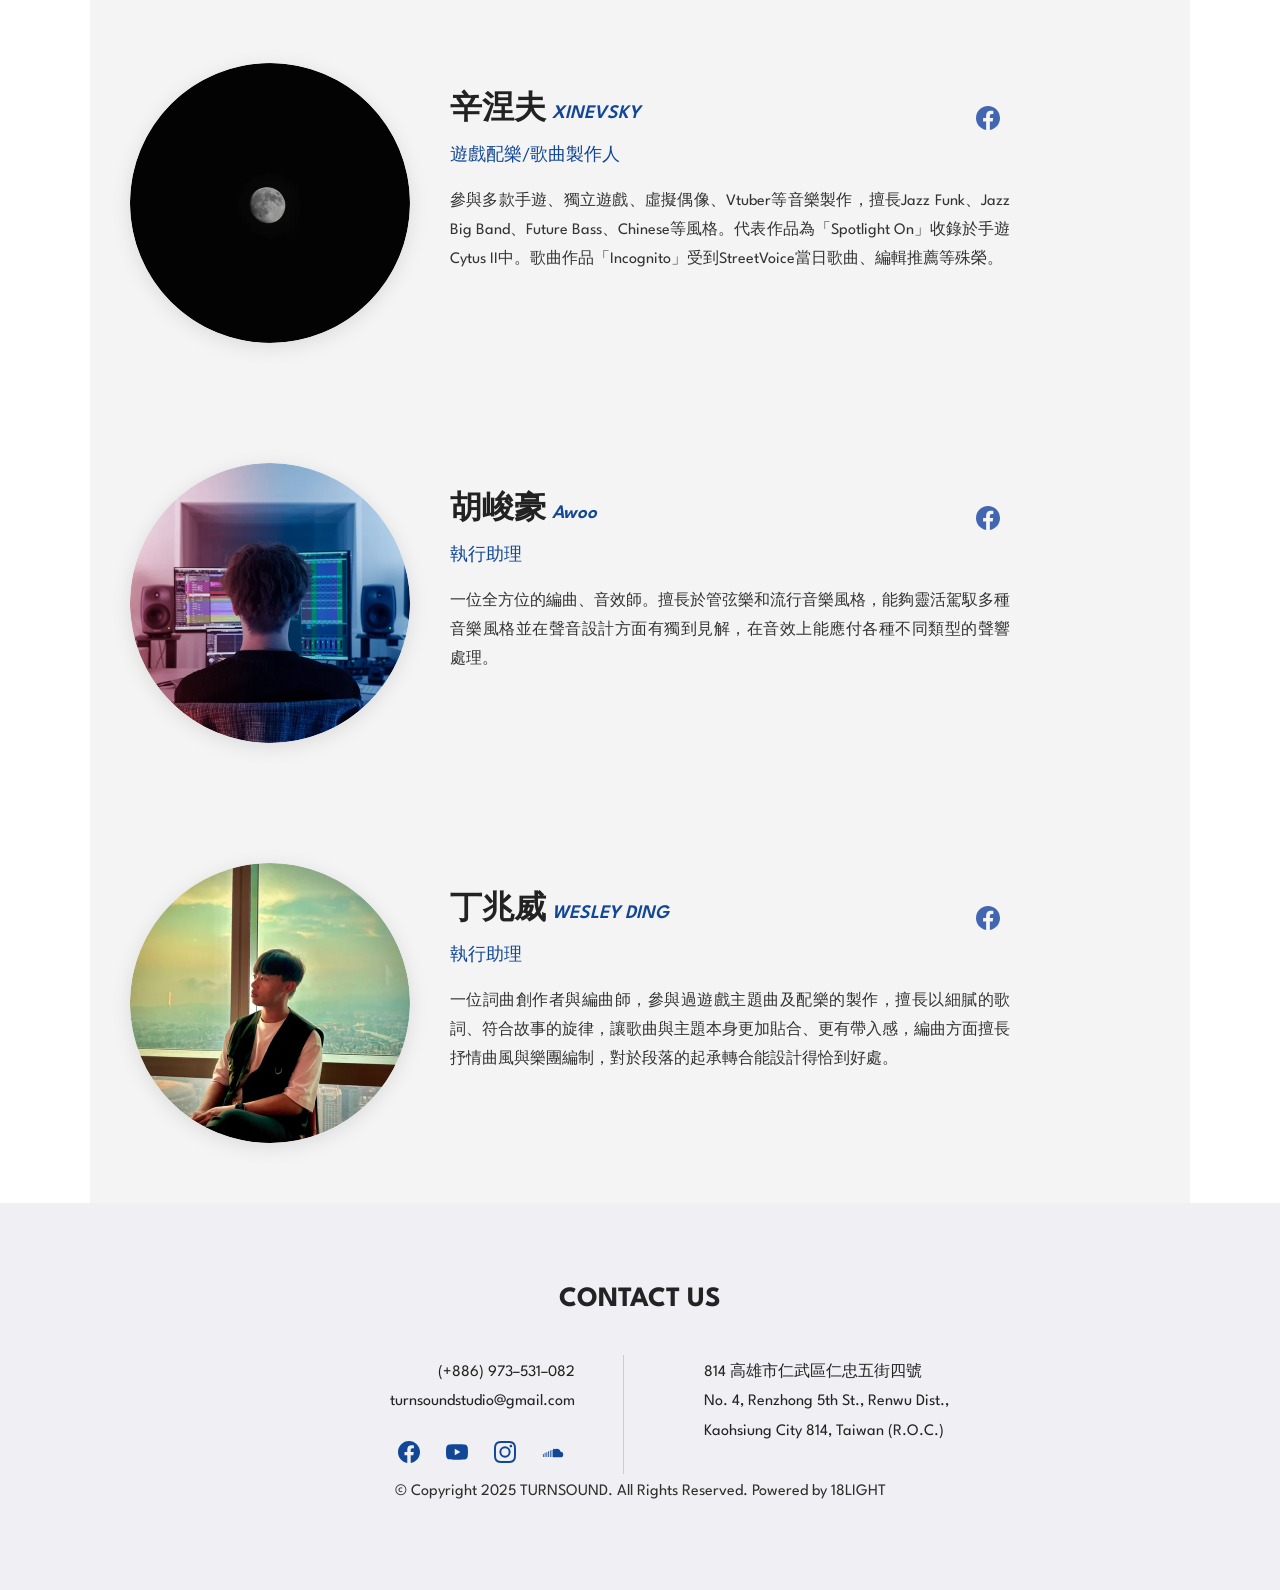
==== commit b688b725: "Change RWD" ====
--- a/about.html
+++ b/about.html
@@ -1,371 +1,270 @@
 <!DOCTYPE html>
-<html>
+<html lang="zh-Hant">
 
 <head>
-
   <meta charset="UTF-8">
-  <meta http-equiv="X-UA-Compatible" content="IE=edge">
-
-  <meta name="twitter:card" content="summary_large_image" />
-  <meta name="twitter:image:src" content="assets/images/about-meta.jpeg">
-  <meta property="og:image" content="assets/images/about-meta.jpeg">
-  <meta name="twitter:title" content="TURNSOUND 官方網站 - 關於我們｜玩轉音樂 | 音樂製作 | 音樂錄音室 | 配樂製作 | 高雄錄音室">
-  <meta name="viewport" content="width=device-width, initial-scale=1, minimum-scale=1">
-  <link rel="shortcut icon" href="assets/images/turnsound-800x800-128x128.png" type="image/x-icon">
+  <meta name="viewport" content="width=device-width, initial-scale=1">
+
+  <title>TURNSOUND 官方網站 - 關於我們｜玩轉音樂 | 音樂製作 | 音樂錄音室 | 配樂製作 | 高雄錄音室</title>
   <meta name="description" content="Turn Sound 是遊戲音樂/音效製作為主的公司。
 我們對於音樂以及聲音技術專注與堅持。並且希望拉近聲音作品與客戶的距離，讓音樂音效有如魔法一般但卻不撲朔迷離。
 在 Turn Sound 您可以找到最適合的合作方式、製作流程，各方面均可以為你的產品客製化聲響。">
 
-
-  <title>TURNSOUND 官方網站 - 關於我們｜玩轉音樂 | 音樂製作 | 音樂錄音室 | 配樂製作 | 高雄錄音室</title>
-  <link rel="stylesheet" href="assets/simple-line-icons/simple-line-icons.css">
-  <link rel="stylesheet" href="assets/bootstrap/css/bootstrap.min.css">
-  <link rel="stylesheet" href="assets/bootstrap/css/bootstrap-grid.min.css">
-  <link rel="stylesheet" href="assets/bootstrap/css/bootstrap-reboot.min.css">
-  <link rel="stylesheet" href="assets/animatecss/animate.css">
-  <link rel="stylesheet" href="assets/popup-overlay-plugin/style.css">
-  <link rel="stylesheet" href="assets/dropdown/css/style.css">
-  <link rel="stylesheet" href="assets/socicon/css/styles.css">
-  <link rel="stylesheet" href="assets/theme/css/style.css">
-  <link rel="preload" href="https://fonts.googleapis.com/css2?family=Spartan:wght@400;700&display=swap&display=swap"
-    as="style" onload="this.onload=null;this.rel='stylesheet'">
-  <noscript>
-    <link rel="stylesheet"
-      href="https://fonts.googleapis.com/css2?family=Spartan:wght@400;700&display=swap&display=swap">
-  </noscript>
-  <link rel="preload" as="style" href="assets/mobirise/css/mbr-additional.css?v=aCjUQh">
-  <link rel="stylesheet" href="assets/mobirise/css/mbr-additional.css?v=aCjUQh" type="text/css">
-
-
-
-
-
+  <meta property="og:title" content="TURNSOUND 官方網站 - 關於我們｜玩轉音樂 | 音樂製作 | 音樂錄音室 | 配樂製作 | 高雄錄音室">
+  <meta property="og:image" content="assets/img/about-meta.jpeg">
+  <meta property="og:type" content="website">
+  <meta name="twitter:card" content="summary_large_image">
+  <meta name="twitter:title" content="TURNSOUND 官方網站 - 關於我們｜玩轉音樂 | 音樂製作 | 音樂錄音室 | 配樂製作 | 高雄錄音室">
+  <meta name="twitter:image:src" content="assets/img/about-meta.jpeg">
+
+  <link rel="shortcut icon" href="assets/img/turnsound-800x800-128x128.png" type="image/x-icon">
+  <link rel="preconnect" href="https://fonts.googleapis.com">
+  <link rel="preconnect" href="https://fonts.gstatic.com" crossorigin>
+  <link rel="stylesheet" href="https://fonts.googleapis.com/css2?family=Spartan:wght@400;500;700&display=swap">
+  <link rel="stylesheet" href="assets/css/main.css">
 </head>
 
 <body>
 
-  <section data-bs-version="5.1" class="menu menu1 stackm5 cid-tPVehVwowp" once="menu" id="menu01-3y">
-
-    <nav class="navbar navbar-dropdown navbar-fixed-top navbar-expand-lg">
-      <div class="container-fluid">
-        <div class="navbar-brand">
-          <span class="navbar-logo">
-            <a href="https://www.turnsound.com.tw/">
-              <img src="[data-uri]" alt=""
-                style="height: 3rem;" loading="lazy" class="lazyload"
-                data-src="assets/images/0108-removebg-preview-225x94.png">
-            </a>
-          </span>
-
-        </div>
-        <button class="navbar-toggler" type="button" data-toggle="collapse" data-bs-toggle="collapse"
-          data-target="#navbarSupportedContent" data-bs-target="#navbarSupportedContent"
-          aria-controls="navbarNavAltMarkup" aria-expanded="false" aria-label="Toggle navigation">
-          <div class="hamburger">
-            <span></span>
-            <span></span>
-            <span></span>
-            <span></span>
-          </div>
-        </button>
-        <div class="collapse navbar-collapse" id="navbarSupportedContent">
-          <ul class="navbar-nav nav-dropdown nav-right" data-app-modern-menu="true">
-            <li class="nav-item"><a class="nav-link link text-black text-primary display-7"
-                href="https://www.turnsound.com.tw/">首頁</a></li>
-            <li class="nav-item"><a class="nav-link link text-black show text-primary display-7" href="about.html"
-                aria-expanded="false">關於我們</a></li>
-            <li class="nav-item"><a class="nav-link link text-black text-primary display-7" href="serve.html">服務項目</a>
-            </li>
-            <li class="nav-item"><a class="nav-link link text-black text-primary display-7" href="work.html">作品案例</a>
-            </li>
-            <li class="nav-item"><a class="nav-link link text-black text-primary display-7" href="partner.html">合作夥伴</a>
-            </li>
-            <li class="nav-item"><a class="nav-link link text-black text-primary display-7" href="connect.html">聯繫我們</a>
-            </li>
-          </ul>
-          <div class="icons-menu">
-            <a class="iconfont-wrapper" href="https://www.facebook.com/TurnSound/" target="_blank">
-              <span class="p-2 mbr-iconfont socicon-facebook socicon"></span>
-            </a>
-            <a class="iconfont-wrapper" href="https://www.youtube.com/@Turn_Sound" target="_blank">
-              <span class="p-2 mbr-iconfont socicon-youtube socicon"></span>
-            </a>
-            <a class="iconfont-wrapper" href="https://www.instagram.com/turnsoundstudio/" target="_blank">
-              <span class="p-2 mbr-iconfont socicon-instagram socicon"></span>
-            </a>
-            <a class="iconfont-wrapper" href="https://soundcloud.com/user-339656999" target="_blank">
-              <span class="p-2 mbr-iconfont sli-social-soundcloud socicon-soundcloud socicon"></span>
-            </a>
-          </div>
-
+  <svg width="0" height="0" style="position:absolute" aria-hidden="true">
+    <symbol id="i-facebook" viewBox="0 0 24 24">
+      <path d="M24 12.07C24 5.4 18.63 0 12 0S0 5.4 0 12.07C0 18.1 4.39 23.1 10.13 24v-8.44H7.08v-3.49h3.05V9.41c0-3.02 1.79-4.69 4.53-4.69 1.31 0 2.68.24 2.68.24v2.97h-1.51c-1.49 0-1.96.93-1.96 1.89v2.25h3.33l-.53 3.49h-2.8V24C19.61 23.1 24 18.1 24 12.07Z"/>
+    </symbol>
+    <symbol id="i-youtube" viewBox="0 0 24 24">
+      <path d="M23.5 6.19a3.02 3.02 0 0 0-2.12-2.14C19.5 3.55 12 3.55 12 3.55s-7.5 0-9.38.5A3.02 3.02 0 0 0 .5 6.2C0 8.07 0 12 0 12s0 3.93.5 5.81a3.02 3.02 0 0 0 2.12 2.14c1.88.5 9.38.5 9.38.5s7.5 0 9.38-.5a3.02 3.02 0 0 0 2.12-2.14C24 15.93 24 12 24 12s0-3.93-.5-5.81ZM9.55 15.57V8.43L15.82 12l-6.27 3.57Z"/>
+    </symbol>
+    <symbol id="i-instagram" viewBox="0 0 24 24">
+      <path d="M12 2.16c3.2 0 3.58.01 4.85.07 1.17.05 1.8.25 2.23.41.56.22.96.48 1.38.9.42.42.68.82.9 1.38.16.42.36 1.06.41 2.23.06 1.27.07 1.65.07 4.85s-.01 3.58-.07 4.85c-.05 1.17-.25 1.8-.41 2.23-.22.56-.48.96-.9 1.38-.42.42-.82.68-1.38.9-.42.16-1.06.36-2.23.41-1.27.06-1.65.07-4.85.07s-3.58-.01-4.85-.07c-1.17-.05-1.8-.25-2.23-.41-.56-.22-.96-.48-1.38-.9-.42-.42-.68-.82-.9-1.38-.16-.42-.36-1.06-.41-2.23C2.17 15.58 2.16 15.2 2.16 12s.01-3.58.07-4.85c.05-1.17.25-1.8.41-2.23.22-.56.48-.96.9-1.38.42-.42.82-.68 1.38-.9.42-.16 1.06-.36 2.23-.41C8.42 2.17 8.8 2.16 12 2.16ZM12 0C8.74 0 8.33.01 7.05.07c-1.28.06-2.15.26-2.91.56-.79.3-1.46.72-2.13 1.38C1.35 2.68.94 3.35.63 4.14c-.3.76-.5 1.63-.56 2.91C.01 8.33 0 8.74 0 12s.01 3.67.07 4.95c.06 1.28.26 2.15.56 2.91.3.79.72 1.46 1.38 2.13.67.67 1.34 1.08 2.13 1.38.76.3 1.63.5 2.91.56C8.33 23.99 8.74 24 12 24s3.67-.01 4.95-.07c1.28-.06 2.15-.26 2.91-.56.79-.3 1.46-.72 2.13-1.38.67-.67 1.08-1.34 1.38-2.13.3-.76.5-1.63.56-2.91.06-1.28.07-1.69.07-4.95s-.01-3.67-.07-4.95c-.06-1.28-.26-2.15-.56-2.91-.3-.79-.72-1.46-1.38-2.13C21.32 1.35 20.65.94 19.86.63c-.76-.3-1.63-.5-2.91-.56C15.67.01 15.26 0 12 0Zm0 5.84a6.16 6.16 0 1 0 0 12.32 6.16 6.16 0 0 0 0-12.32ZM12 16a4 4 0 1 1 0-8 4 4 0 0 1 0 8Zm7.85-10.41a1.44 1.44 0 1 1-2.88 0 1.44 1.44 0 0 1 2.88 0Z"/>
+    </symbol>
+    <symbol id="i-soundcloud" viewBox="0 0 24 24">
+      <path d="M1 14.2v3.3h.9v-3.3H1Zm1.9-1.3v4.6h.9v-4.6h-.9Zm1.9-.6v5.2h.9v-5.2h-.9Zm1.9-1.1v6.3h.9v-6.3h-.9Zm1.9-.8v7.1h.9v-7.1h-.9Zm1.9-.6v7.7h.9V9.8h-.9Zm2.9-1.4c-.5 0-1 .1-1.4.3v9.1h8a3 3 0 0 0 .3-6 4.4 4.4 0 0 0-4.3-3.4c-.9 0-1.8.3-2.5.8v-.8Z"/>
+    </symbol>
+    <symbol id="i-arrow-up" viewBox="0 0 24 24">
+      <path d="M12 4 4 12h5v8h6v-8h5L12 4Z"/>
+    </symbol>
+  </svg>
+
+  <header class="site-header">
+    <nav class="nav" aria-label="主選單">
+      <a class="nav__logo" href="index.html">
+        <img src="assets/img/0108-removebg-preview-225x94.webp" alt="TURN SOUND" width="225" height="94">
+      </a>
+
+      <button class="nav__toggle" type="button" aria-expanded="false" aria-controls="nav-menu" aria-label="開啟選單">
+        <span class="nav__toggle-bars"></span>
+      </button>
+
+      <div class="nav__menu" id="nav-menu">
+        <ul class="nav__links">
+          <li><a href="index.html">首頁</a></li>
+          <li><a href="about.html" aria-current="page">關於我們</a></li>
+          <li><a href="serve.html">服務項目</a></li>
+          <li><a href="work.html">作品案例</a></li>
+          <li><a href="partner.html">合作夥伴</a></li>
+          <li><a href="connect.html">聯繫我們</a></li>
+        </ul>
+        <div class="nav__social">
+          <a href="https://www.facebook.com/TurnSound/" target="_blank" rel="noopener" aria-label="Facebook">
+            <svg><use href="#i-facebook"></use></svg>
+          </a>
+          <a href="https://www.youtube.com/@Turn_Sound" target="_blank" rel="noopener" aria-label="YouTube">
+            <svg><use href="#i-youtube"></use></svg>
+          </a>
+          <a href="https://www.instagram.com/turnsoundstudio/" target="_blank" rel="noopener" aria-label="Instagram">
+            <svg><use href="#i-instagram"></use></svg>
+          </a>
+          <a href="https://soundcloud.com/user-339656999" target="_blank" rel="noopener" aria-label="SoundCloud">
+            <svg><use href="#i-soundcloud"></use></svg>
+          </a>
         </div>
       </div>
     </nav>
-  </section>
-
-  <div id="custom-html-5t">
-    <section class="content">
-      <!-- 左側大圖片 -->
-      <div class="left-image">
-        <img src="[data-uri]" loading="lazy"
-          class="lazyload" data-src="assets/images/02-logo-wave-vertical.webp">
-      </div>
-
-      <!-- 右側內容區 -->
-      <div class="right-content">
-        <h1 class="title">TURN SOUND 的使命</h1>
-        <div class="content-wrapper">
-          <p class="text">
-            TURN SOUND
-            成立於2020年，我們致力於創新、卓越的音樂製作，為各類視覺產品提供專業諮詢、技術支援，從每一次交談中深入了解客戶真正的需求，並提供創新、有效的解決方案，利用音樂豐富用戶的產品體驗，創造令人難以忘懷的作品，達到一加一大於二的效果。
+  </header>
+
+  <main class="page">
+
+    <section class="split">
+      <div class="split__media">
+        <img src="assets/img/02-logo-wave-vertical.webp" alt="" width="928" height="1801" loading="lazy">
+      </div>
+      <div class="split__inner wrap">
+        <h1 class="split__title">TURN SOUND 的使命</h1>
+        <div class="split__body">
+          <p class="split__text">
+            TURN SOUND 成立於2020年，我們致力於創新、卓越的音樂製作，為各類視覺產品提供專業諮詢、技術支援，從每一次交談中深入了解客戶真正的需求，並提供創新、有效的解決方案，利用音樂豐富用戶的產品體驗，創造令人難以忘懷的作品，達到一加一大於二的效果。
             <br><br>
             TURN SOUND 可以協助您可以找到最適合的製作方式與流程，為您編寫出獨一無二、客製化的音樂，同時為您打造專屬於您的音樂製作團隊。
           </p>
         </div>
       </div>
     </section>
-  </div>
-
-  <div id="custom-html-5u">
-    <section class="content flipped">
-      <!-- 左側文字區（這次放左邊） -->
-      <div class="right-content">
-        <h1 class="title">TURN SOUND 的願景</h1>
-        <div class="content-wrapper">
-          <p class="text">
+
+    <section class="split split--flip">
+      <div class="split__media">
+        <img src="assets/img/02-logo-wave-vertical-right.webp" alt="" width="928" height="1800" loading="lazy">
+      </div>
+      <div class="split__inner wrap">
+        <h2 class="split__title">TURN SOUND 的願景</h2>
+        <div class="split__body">
+          <p class="split__text">
             我們的願景是成為音樂產業界首屈一指的人才橋樑，不僅投入於人才媒合與培育，確保接案者擁有優質的團隊合作經驗，更追求推動業內的良性循環。
             <br><br>
             我們相信，每一次的合作應是每一位音樂工作者的成長、交流、學習，除了專業技術精進，野讓業界和我們的合作夥伴都能共同前進，實現真正的雙贏。
           </p>
         </div>
       </div>
-
-      <!-- 右側圖片區 -->
-      <div class="left-image">
-        <img src="[data-uri]" loading="lazy"
-          class="lazyload" data-src="assets/images/02-logo-wave-vertical-right.webp">
-      </div>
-    </section>
-  </div>
-
-  <div id="custom-html-5w">
-    <section class="team-title-section">
-      <h2 class="team-title">創作團隊</h2>
-    </section>
-  </div>
-
-  <div id="custom-html-5v">
-    <section class="team-wrapper">
-      <div class="team-member">
-        <div class="member-image">
-          <img src="[data-uri]" loading="lazy"
-            class="lazyload" data-src="assets/images/03-.webp">
-        </div>
-
-        <div class="member-info">
-          <div class="member-header">
-            <h2 class="member-name">蘇裕博<span class="en-name">PAUL SU</span></h2>
-            <a href="https://www.facebook.com/nyubor" target="_blank" class="fb-icon">
-              <span class="mbr-iconfont socicon-facebook socicon"></span>
-            </a>
-          </div>
-
-          <p class="member-title">音樂製作人/作曲編曲師</p>
-
-          <p class="member-detail">
-            代表作品為「The Star Named EOS：未曉星程」「螢幕判官」「棄海」「紅眼露比」。<br>
+    </section>
+
+    <div class="team-intro">
+      <h2>創作團隊</h2>
+    </div>
+
+    <section class="member">
+      <div class="member__photo">
+        <img src="assets/img/03-.webp" alt="蘇裕博PAUL SU" width="560" height="560" loading="lazy">
+      </div>
+      <div class="member__info">
+        <div class="member__header">
+          <h3 class="member__name">蘇裕博<span class="en">PAUL SU</span></h3>
+          <a class="member__fb" href="https://www.facebook.com/nyubor" target="_blank" rel="noopener" aria-label="蘇裕博 的 Facebook">
+            <svg><use href="#i-facebook"></use></svg>
+          </a>
+        </div>
+        <p class="member__role">音樂製作人/作曲編曲師</p>
+        <p class="member__bio">
+          代表作品為「The Star Named EOS：未曉星程」「螢幕判官」「棄海」「紅眼露比」。<br>
             擅長大型管弦樂風格，長期在遊戲配樂的領域耕耘，除了作出符合的音樂以外，更在乎音樂在遊戲裡面的互動性，使用中介軟體讓配樂更加靈活的運用的遊戲裡。
-          </p>
-        </div>
-      </div>
-    </section>
-  </div>
-
-  <div id="custom-html-5x">
-    <section class="team-wrapper">
-      <div class="team-member">
-        <div class="member-image">
-          <img src="[data-uri]" loading="lazy"
-            class="lazyload" data-src="assets/images/04-.webp">
-        </div>
-
-        <div class="member-info">
-          <div class="member-header">
-            <h2 class="member-name">陳柏劭<span class="en-name">PAUL CHEN</span></h2>
-            <a href="https://www.facebook.com/profile.php?id=100000306420617" target="_blank" class="fb-icon">
-              <span class="mbr-iconfont socicon-facebook socicon"></span>
-            </a>
-          </div>
-
-          <p class="member-title">執行製作</p>
-
-          <p class="member-detail">
-            參與多款手遊獨立遊戲、Vtuber等音樂製作之執行，擅長規劃專案內容與預算，並確保需實錄之專案所有流程完善，有專業的錄音室、歌手、樂手配合給各式專案的製作，無論是像「The Star Named
-            EOS：未曉星程」大型管弦樂風格專案的實錄執行或是各樣主題歌曲錄製專案，都能精準的規劃流程與安排，讓歌手、樂手都有最完美的發揮。
-          </p>
-        </div>
-      </div>
-    </section>
-  </div>
-
-  <div id="custom-html-5y">
-    <section class="team-wrapper">
-      <div class="team-member">
-        <div class="member-image">
-          <img src="[data-uri]" loading="lazy"
-            class="lazyload" data-src="assets/images/05-.webp">
-        </div>
-
-        <div class="member-info">
-          <div class="member-header">
-            <h2 class="member-name">谷濤<span class="en-name">TAO KU</span></h2>
-            <a href="https://www.facebook.com/taog2" target="_blank" class="fb-icon">
-              <span class="mbr-iconfont socicon-facebook socicon"></span>
-            </a>
-          </div>
-
-          <p class="member-title">音效師</p>
-
-          <p class="member-detail">
-            專精處理各種風格的聲音設計，也善於使用各種中介軟體(Fmod、wwise...)來進行串接，於遊戲的深度理解有助於幫助客戶在深度合作中讓專案執行得更為順暢，對於音效設計也有一套富有邏輯，並可以忠實傳達感受的見解。可以幫業主快速地找出適當的音色、設計流程。
-          </p>
-        </div>
-      </div>
-    </section>
-  </div>
-
-  <div id="custom-html-5z">
-    <section class="team-wrapper">
-      <div class="team-member">
-        <div class="member-image">
-          <img src="[data-uri]" loading="lazy"
-            class="lazyload" data-src="assets/images/06-.webp">
-        </div>
-
-        <div class="member-info">
-          <div class="member-header">
-            <h2 class="member-name">辛涅夫<span class="en-name">XINEVSKY</span></h2>
-            <a href="https://www.facebook.com/fenix.shou" target="_blank" class="fb-icon">
-              <span class="mbr-iconfont socicon-facebook socicon"></span>
-            </a>
-          </div>
-
-          <p class="member-title">遊戲配樂/歌曲製作人</p>
-
-          <p class="member-detail">
-            參與多款手遊、獨立遊戲、虛擬偶像、Vtuber等音樂製作，擅長Jazz Funk、Jazz Big Band、Future Bass、Chinese等風格。代表作品為「Spotlight On」收錄於手遊Cytus
-            II中。歌曲作品「Incognito」受到StreetVoice當日歌曲、編輯推薦等殊榮。
-          </p>
-        </div>
-      </div>
-    </section>
-  </div>
-
-  <div id="custom-html-60">
-    <section class="team-wrapper">
-      <div class="team-member">
-        <div class="member-image">
-          <img src="[data-uri]" loading="lazy"
-            class="lazyload" data-src="assets/images/07-awoo-.webp">
-        </div>
-
-        <div class="member-info">
-          <div class="member-header">
-            <h2 class="member-name">胡峻豪<span class="en-name">Awoo</span></h2>
-            <a href="https://www.facebook.com/profile.php?id=100000342550309" target="_blank" class="fb-icon">
-              <span class="mbr-iconfont socicon-facebook socicon"></span>
-            </a>
-          </div>
-
-          <p class="member-title">執行助理</p>
-
-          <p class="member-detail">
-            一位全方位的編曲、音效師。擅長於管弦樂和流行音樂風格，能夠靈活駕馭多種音樂風格並在聲音設計方面有獨到見解，在音效上能應付各種不同類型的聲響處理。
-          </p>
-        </div>
-      </div>
-    </section>
-  </div>
-
-  <div id="custom-html-61">
-    <section class="team-wrapper">
-      <div class="team-member">
-        <div class="member-image">
-          <img src="[data-uri]" loading="lazy"
-            class="lazyload" data-src="assets/images/08-.webp">
-        </div>
-
-        <div class="member-info">
-          <div class="member-header">
-            <h2 class="member-name">丁兆威<span class="en-name">WESLEY DING</span></h2>
-            <a href="https://www.facebook.com/ding.ilcst" target="_blank" class="fb-icon">
-              <span class="mbr-iconfont socicon-facebook socicon"></span>
-            </a>
-          </div>
-
-          <p class="member-title">執行助理</p>
-
-          <p class="member-detail">
-            一位詞曲創作者與編曲師，參與過遊戲主題曲及配樂的製作，擅長以細膩的歌詞、符合故事的旋律，讓歌曲與主題本身更加貼合、更有帶入感，編曲方面擅長抒情曲風與樂團編制，對於段落的起承轉合能設計得恰到好處。
-          </p>
-        </div>
-      </div>
-    </section>
-  </div>
-
-  <div id="custom-html-4y">
-    <footer style="background-color: #F0F0F4; padding: 80px 0;">
-      <!-- 中間標題 -->
-      <div style="text-align: center; margin-bottom: 40px;">
-        <h3 style="font-size: 28px;">CONTACT US</h3>
-      </div>
-
-      <!-- 左右區塊 -->
-      <div
-        style="display: flex; flex-wrap: wrap; justify-content: space-between; align-items: center; text-align: center; max-width: 1200px; margin: 0 auto; padding-top: 20px;">
-        <!-- 左側內容 -->
-        <div style="flex: 1; min-width: 300px; text-align: right; padding: 80px; border-right: 1px solid #ccc;">
-          <p style="margin: 5px 0; margin-bottom: 15px; font-size: 16px;">(+886) 973–531–082</p>
-          <p style="margin: 5px 0; margin-bottom: 15px; font-size: 16px;">turnsoundstudio@gmail.com</p>
-          <div style="margin-top: 10px;">
-            <a href="https://www.facebook.com/TurnSound/" target="_blank" style="margin-right: 10px;"><span
-                class="mbr-iconfont mbr-iconfont-social socicon-facebook socicon"></span></a>
-            <a href="https://www.youtube.com/@Turn_Sound" target="_blank" style="margin-right: 10px;"><span
-                class="mbr-iconfont mbr-iconfont-social socicon-youtube socicon"></span></a>
-            <a href="https://www.instagram.com/turnsoundstudio/" target="_blank" style="margin-right: 10px;"><span
-                class="mbr-iconfont socicon-instagram socicon"></span></a>
-            <a href="https://soundcloud.com/user-339656999" target="_blank" style="margin-right: 10px;"><span
-                class="mbr-iconfont sli-social-soundcloud socicon-soundcloud socicon"></span></a>
-          </div>
-        </div>
-
-        <!-- 右側內容 -->
-        <div style="flex: 1; min-width: 300px; text-align: left; padding: 80px;">
-          <p style="margin: 5px 0; margin-bottom: 20px; font-size: 16px;">814 高雄市仁武區仁忠五街四號</p>
-          <p style="margin: 5px 0; font-size: 16px;">No. 4, Renzhong 5th St., Renwu Dist.,</p>
-          <p style="margin: 5px 0; font-size: 16px;">Kaohsiung City 814, Taiwan (R.O.C.)</p>
-        </div>
-      </div>
-      <div style="text-align: center; margin-top: 60px; font-size: 18px; color: #2E2E2E;">
-        © Copyright 2025 TURNSOUND. All Rights Reserved. Powered by 18LIGHT
-      </div>
-    </footer>
-  </div>
-
-
-  <script src="assets/bootstrap/js/bootstrap.bundle.min.js"></script>
-  <script src="assets/smoothscroll/smooth-scroll.js"></script>
-  <script src="assets/ytplayer/index.js"></script>
-  <script src="assets/dropdown/js/navbar-dropdown.js"></script>
-  <script src="assets/theme/js/script.js"></script>
-
-
-
-  <div id="scrollToTop" class="scrollToTop mbr-arrow-up"><a style="text-align: center;"><i
-        class="mbr-arrow-up-icon mbr-arrow-up-icon-cm cm-icon cm-icon-smallarrow-up"></i></a></div>
-  <input name="animation" type="hidden">
-
-  <script>"use strict"; if ("loading" in HTMLImageElement.prototype) { document.querySelectorAll('img[loading="lazy"],iframe[loading="lazy"]').forEach(e => { e.src = e.dataset.src, e.style.paddingTop = 100 * e.getAttribute("data-aspectratio") + "%", e.style.height = 0, e.onload = function () { e.removeAttribute("style") } }) } else { const e = document.createElement("script"); e.src = "https://cdnjs.cloudflare.com/ajax/libs/lazysizes/5.1.2/lazysizes.min.js", document.body.appendChild(e) }</script>
+        </p>
+      </div>
+    </section>
+
+    <section class="member">
+      <div class="member__photo">
+        <img src="assets/img/04-.webp" alt="陳柏劭PAUL CHEN" width="560" height="560" loading="lazy">
+      </div>
+      <div class="member__info">
+        <div class="member__header">
+          <h3 class="member__name">陳柏劭<span class="en">PAUL CHEN</span></h3>
+          <a class="member__fb" href="https://www.facebook.com/profile.php?id=100000306420617" target="_blank" rel="noopener" aria-label="陳柏劭 的 Facebook">
+            <svg><use href="#i-facebook"></use></svg>
+          </a>
+        </div>
+        <p class="member__role">執行製作</p>
+        <p class="member__bio">
+          參與多款手遊獨立遊戲、Vtuber等音樂製作之執行，擅長規劃專案內容與預算，並確保需實錄之專案所有流程完善，有專業的錄音室、歌手、樂手配合給各式專案的製作，無論是像「The Star Named EOS：未曉星程」大型管弦樂風格專案的實錄執行或是各樣主題歌曲錄製專案，都能精準的規劃流程與安排，讓歌手、樂手都有最完美的發揮。
+        </p>
+      </div>
+    </section>
+
+    <section class="member">
+      <div class="member__photo">
+        <img src="assets/img/05-.webp" alt="谷濤TAO KU" width="560" height="560" loading="lazy">
+      </div>
+      <div class="member__info">
+        <div class="member__header">
+          <h3 class="member__name">谷濤<span class="en">TAO KU</span></h3>
+          <a class="member__fb" href="https://www.facebook.com/taog2" target="_blank" rel="noopener" aria-label="谷濤 的 Facebook">
+            <svg><use href="#i-facebook"></use></svg>
+          </a>
+        </div>
+        <p class="member__role">音效師</p>
+        <p class="member__bio">
+          專精處理各種風格的聲音設計，也善於使用各種中介軟體(Fmod、wwise...)來進行串接，於遊戲的深度理解有助於幫助客戶在深度合作中讓專案執行得更為順暢，對於音效設計也有一套富有邏輯，並可以忠實傳達感受的見解。可以幫業主快速地找出適當的音色、設計流程。
+        </p>
+      </div>
+    </section>
+
+    <section class="member">
+      <div class="member__photo">
+        <img src="assets/img/06-.webp" alt="辛涅夫XINEVSKY" width="560" height="560" loading="lazy">
+      </div>
+      <div class="member__info">
+        <div class="member__header">
+          <h3 class="member__name">辛涅夫<span class="en">XINEVSKY</span></h3>
+          <a class="member__fb" href="https://www.facebook.com/fenix.shou" target="_blank" rel="noopener" aria-label="辛涅夫 的 Facebook">
+            <svg><use href="#i-facebook"></use></svg>
+          </a>
+        </div>
+        <p class="member__role">遊戲配樂/歌曲製作人</p>
+        <p class="member__bio">
+          參與多款手遊、獨立遊戲、虛擬偶像、Vtuber等音樂製作，擅長Jazz Funk、Jazz Big Band、Future Bass、Chinese等風格。代表作品為「Spotlight On」收錄於手遊Cytus II中。歌曲作品「Incognito」受到StreetVoice當日歌曲、編輯推薦等殊榮。
+        </p>
+      </div>
+    </section>
+
+    <section class="member">
+      <div class="member__photo">
+        <img src="assets/img/07-awoo-.webp" alt="胡峻豪Awoo" width="560" height="560" loading="lazy">
+      </div>
+      <div class="member__info">
+        <div class="member__header">
+          <h3 class="member__name">胡峻豪<span class="en">Awoo</span></h3>
+          <a class="member__fb" href="https://www.facebook.com/profile.php?id=100000342550309" target="_blank" rel="noopener" aria-label="胡峻豪 的 Facebook">
+            <svg><use href="#i-facebook"></use></svg>
+          </a>
+        </div>
+        <p class="member__role">執行助理</p>
+        <p class="member__bio">
+          一位全方位的編曲、音效師。擅長於管弦樂和流行音樂風格，能夠靈活駕馭多種音樂風格並在聲音設計方面有獨到見解，在音效上能應付各種不同類型的聲響處理。
+        </p>
+      </div>
+    </section>
+
+    <section class="member">
+      <div class="member__photo">
+        <img src="assets/img/08-.webp" alt="丁兆威WESLEY DING" width="560" height="560" loading="lazy">
+      </div>
+      <div class="member__info">
+        <div class="member__header">
+          <h3 class="member__name">丁兆威<span class="en">WESLEY DING</span></h3>
+          <a class="member__fb" href="https://www.facebook.com/ding.ilcst" target="_blank" rel="noopener" aria-label="丁兆威 的 Facebook">
+            <svg><use href="#i-facebook"></use></svg>
+          </a>
+        </div>
+        <p class="member__role">執行助理</p>
+        <p class="member__bio">
+          一位詞曲創作者與編曲師，參與過遊戲主題曲及配樂的製作，擅長以細膩的歌詞、符合故事的旋律，讓歌曲與主題本身更加貼合、更有帶入感，編曲方面擅長抒情曲風與樂團編制，對於段落的起承轉合能設計得恰到好處。
+        </p>
+      </div>
+    </section>
+
+  </main>
+
+  <footer class="site-footer">
+    <h2>CONTACT US</h2>
+    <div class="site-footer__cols wrap">
+      <div>
+        <p>(+886) 973–531–082</p>
+        <p>turnsoundstudio@gmail.com</p>
+        <div class="site-footer__social">
+          <a href="https://www.facebook.com/TurnSound/" target="_blank" rel="noopener" aria-label="Facebook">
+            <svg><use href="#i-facebook"></use></svg>
+          </a>
+          <a href="https://www.youtube.com/@Turn_Sound" target="_blank" rel="noopener" aria-label="YouTube">
+            <svg><use href="#i-youtube"></use></svg>
+          </a>
+          <a href="https://www.instagram.com/turnsoundstudio/" target="_blank" rel="noopener" aria-label="Instagram">
+            <svg><use href="#i-instagram"></use></svg>
+          </a>
+          <a href="https://soundcloud.com/user-339656999" target="_blank" rel="noopener" aria-label="SoundCloud">
+            <svg><use href="#i-soundcloud"></use></svg>
+          </a>
+        </div>
+      </div>
+      <div>
+        <p>814 高雄市仁武區仁忠五街四號</p>
+        <p>No. 4, Renzhong 5th St., Renwu Dist.,</p>
+        <p>Kaohsiung City 814, Taiwan (R.O.C.)</p>
+      </div>
+    </div>
+    <p class="site-footer__copy">© Copyright 2025 TURNSOUND. All Rights Reserved. Powered by 18LIGHT</p>
+  </footer>
+
+  <button class="to-top" type="button" aria-label="回到頂端">
+    <svg><use href="#i-arrow-up"></use></svg>
+  </button>
+
+  <script src="assets/js/main.js" defer></script>
 </body>
 
 </html>
